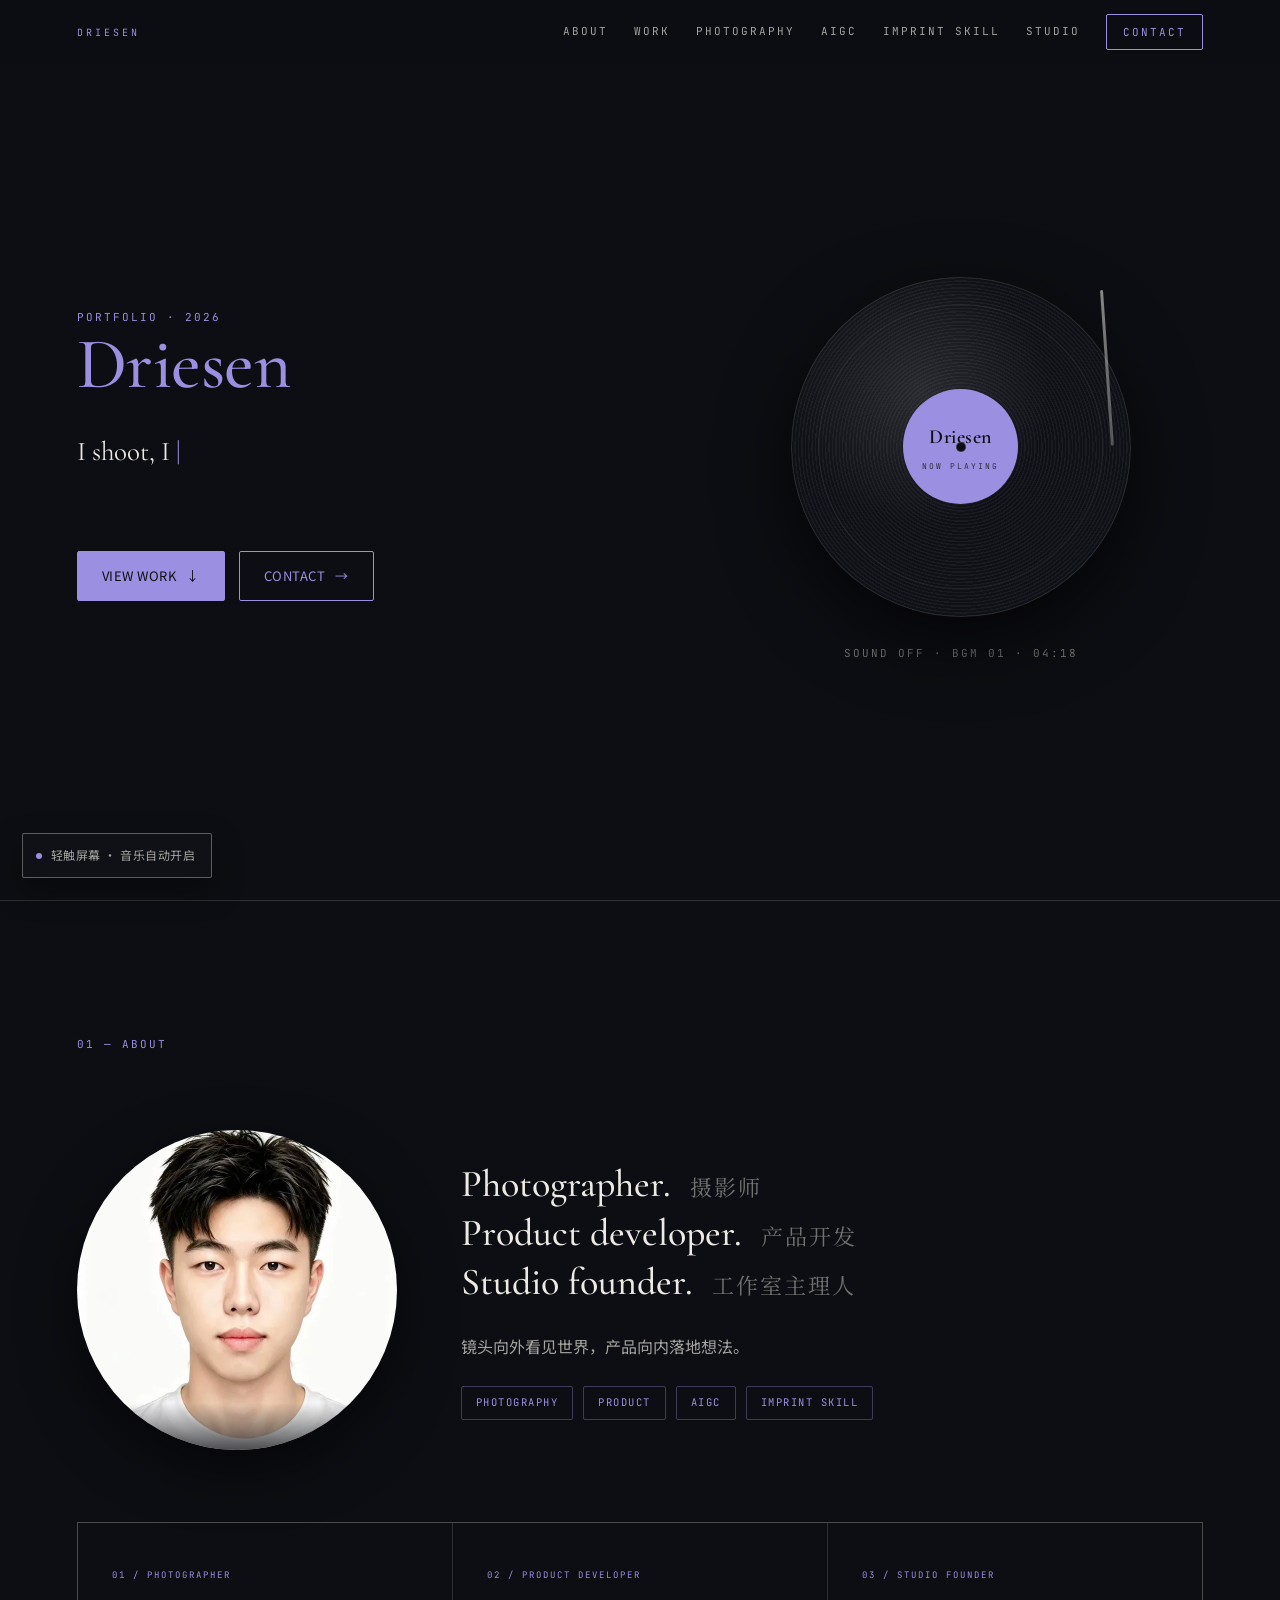
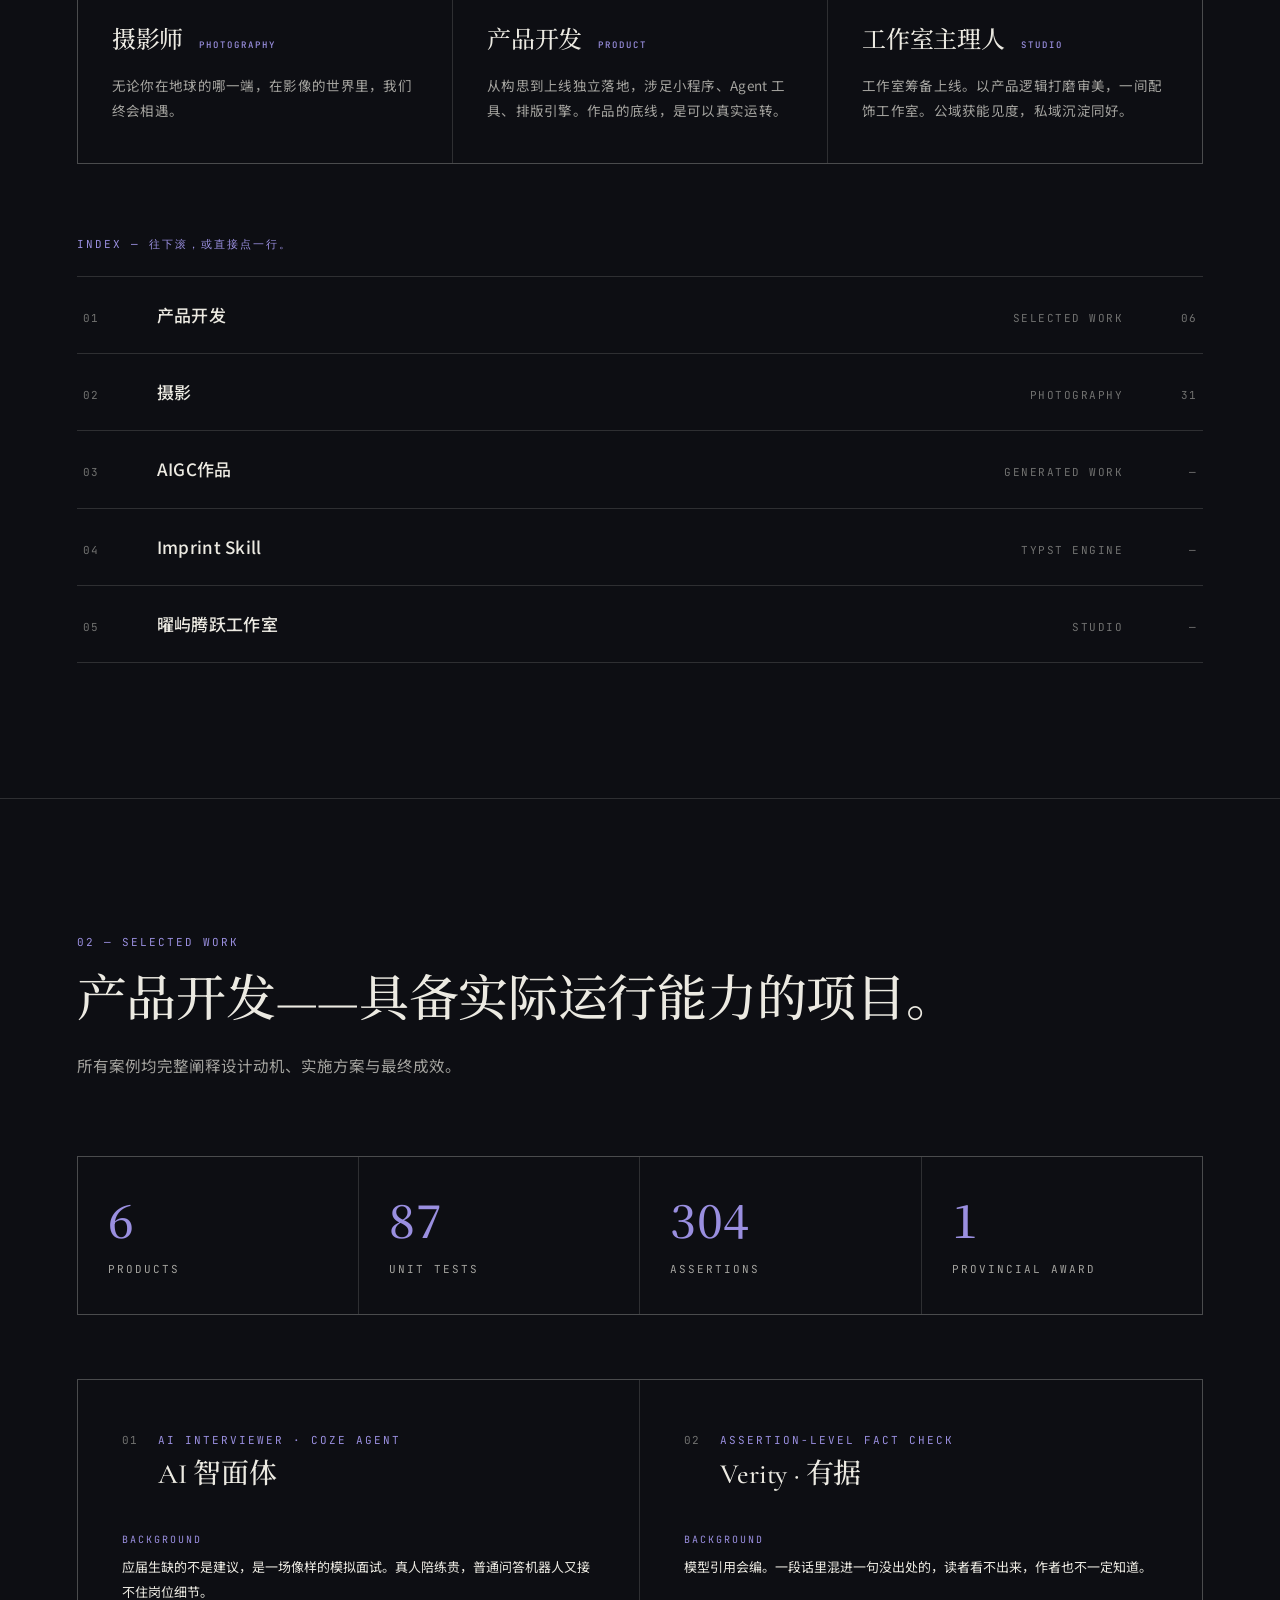
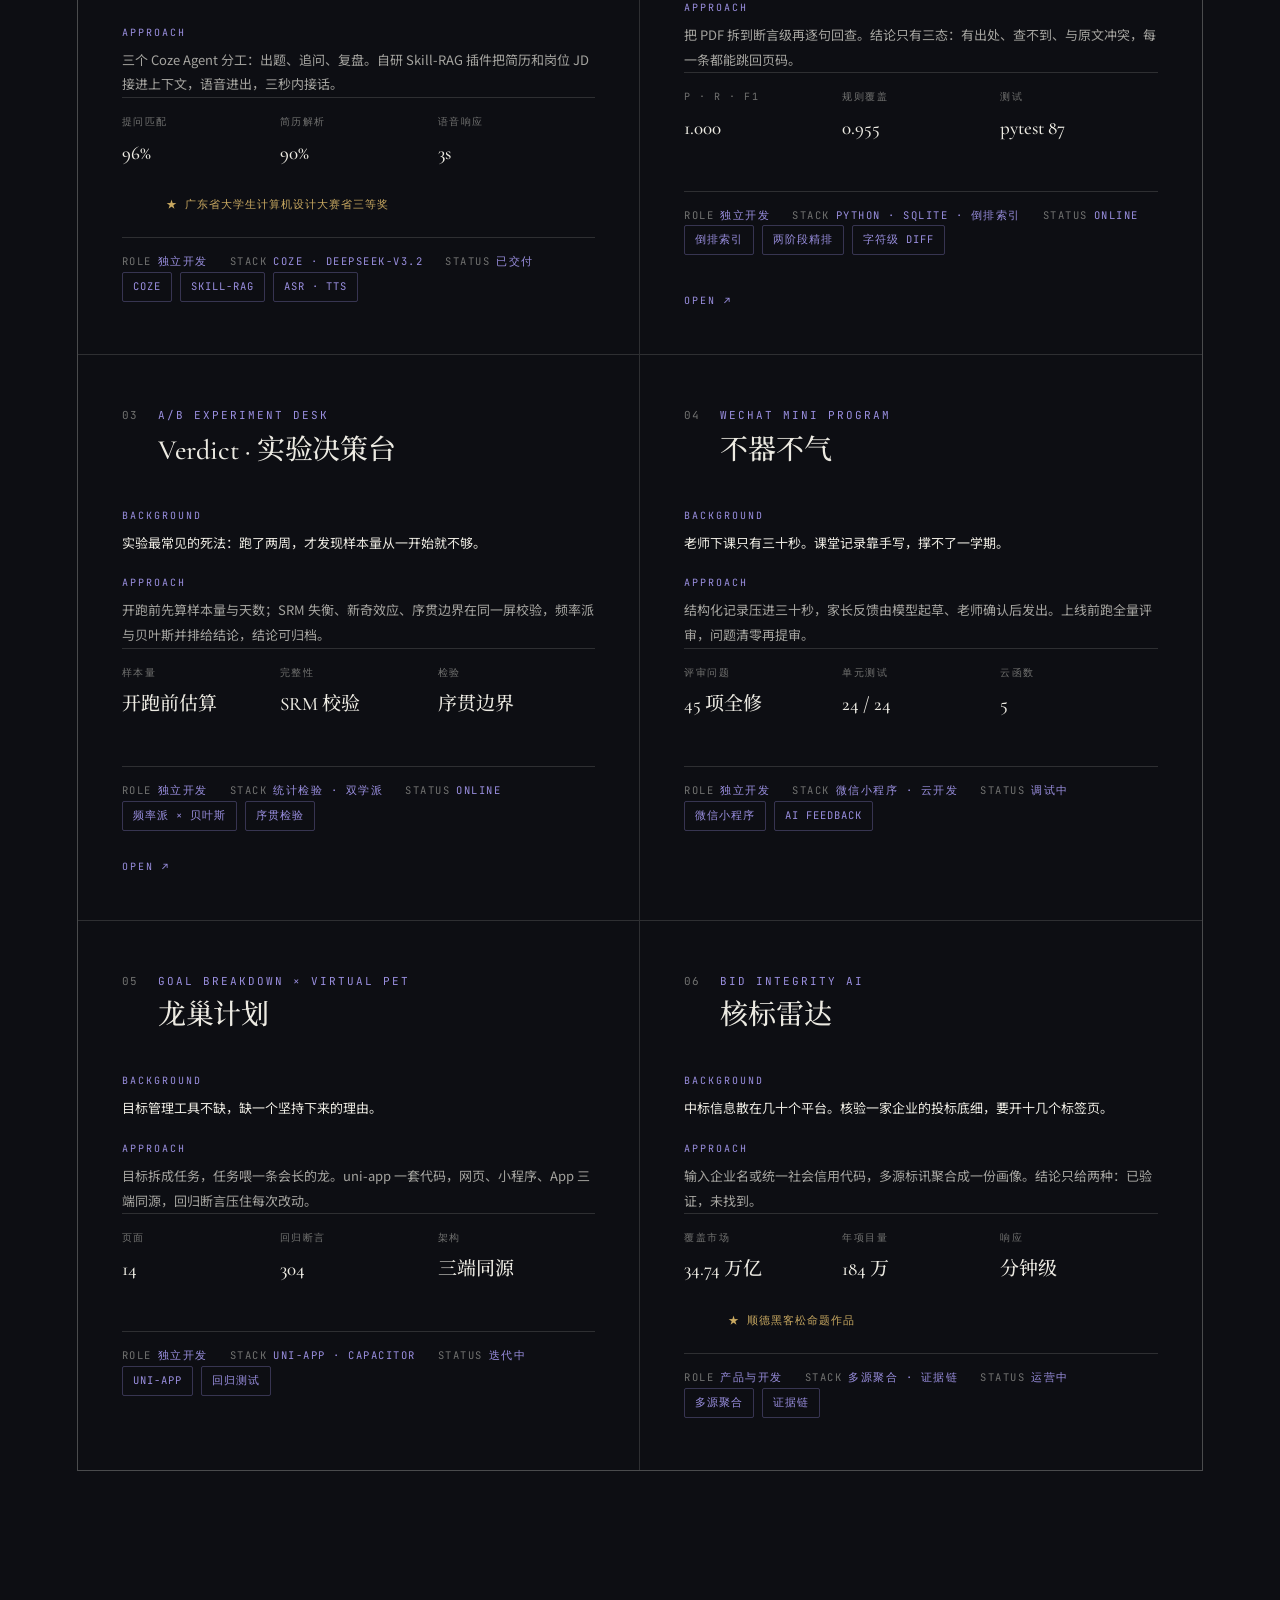
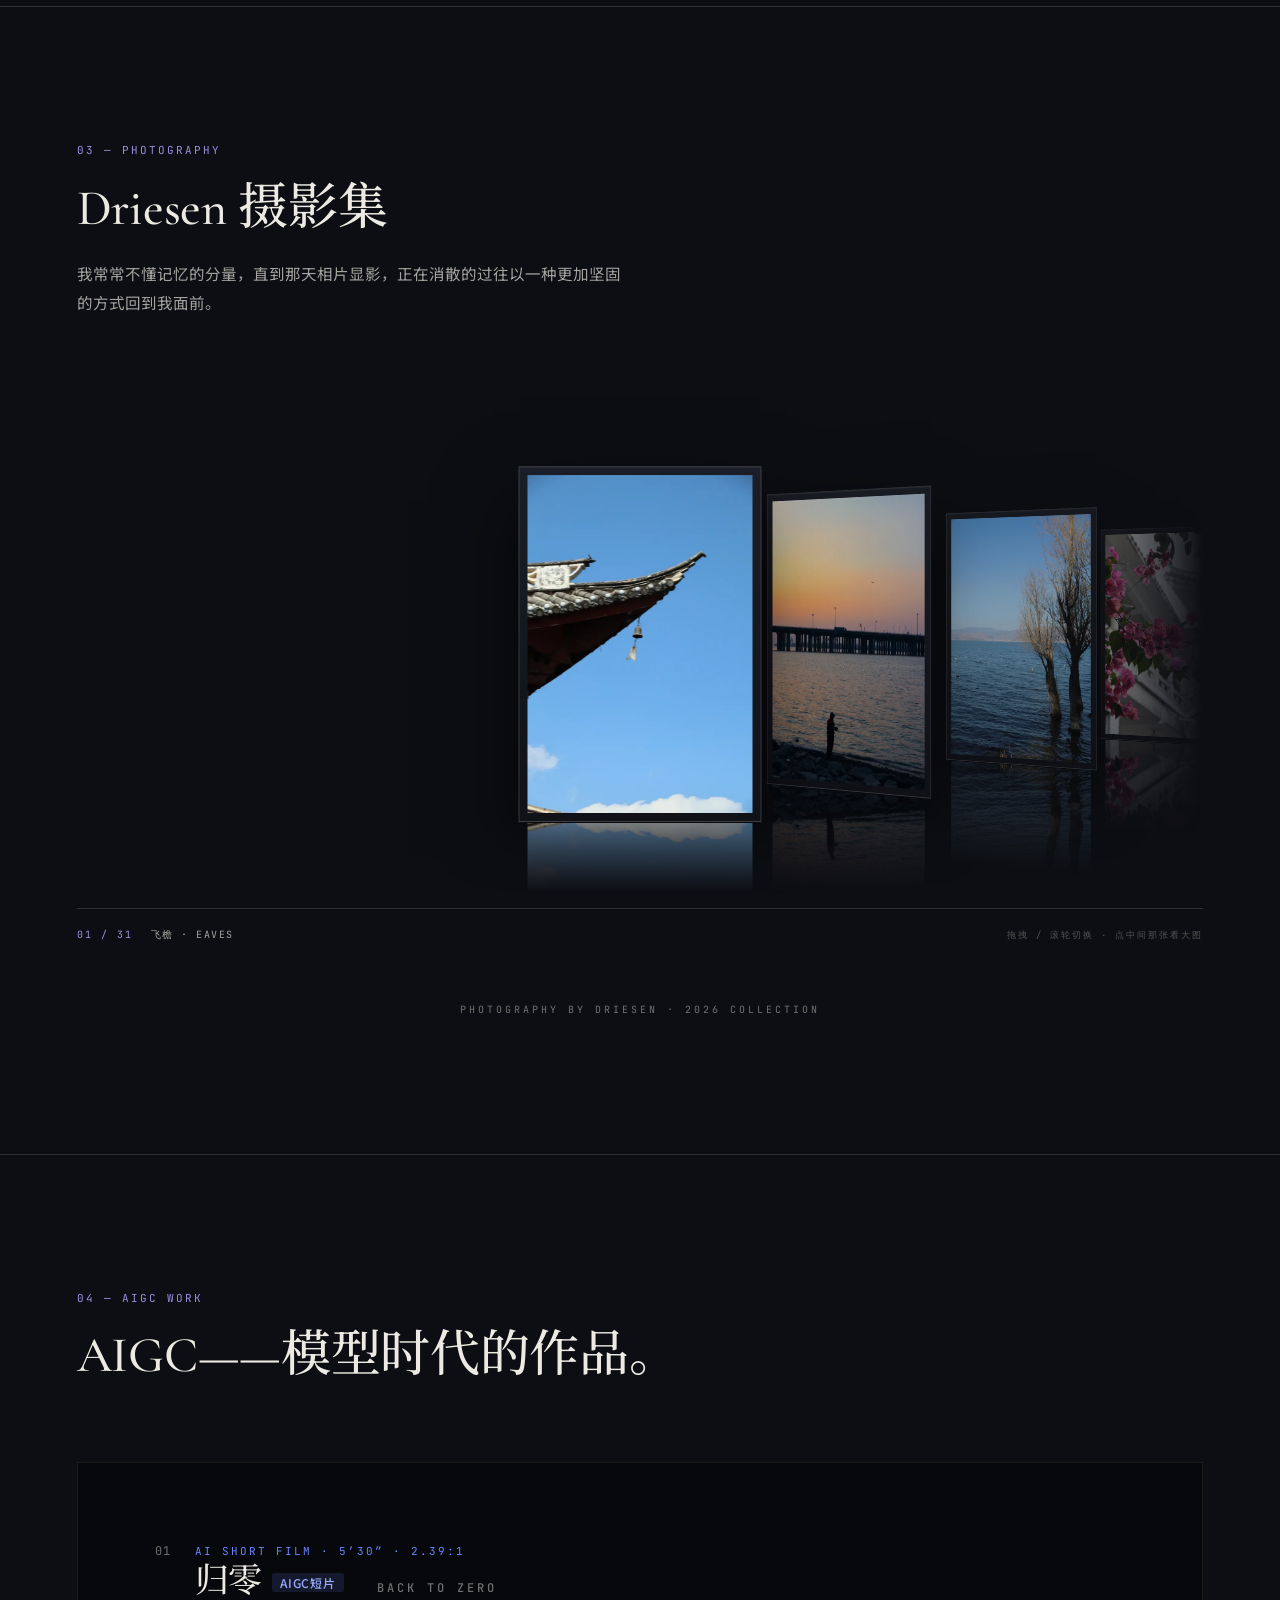
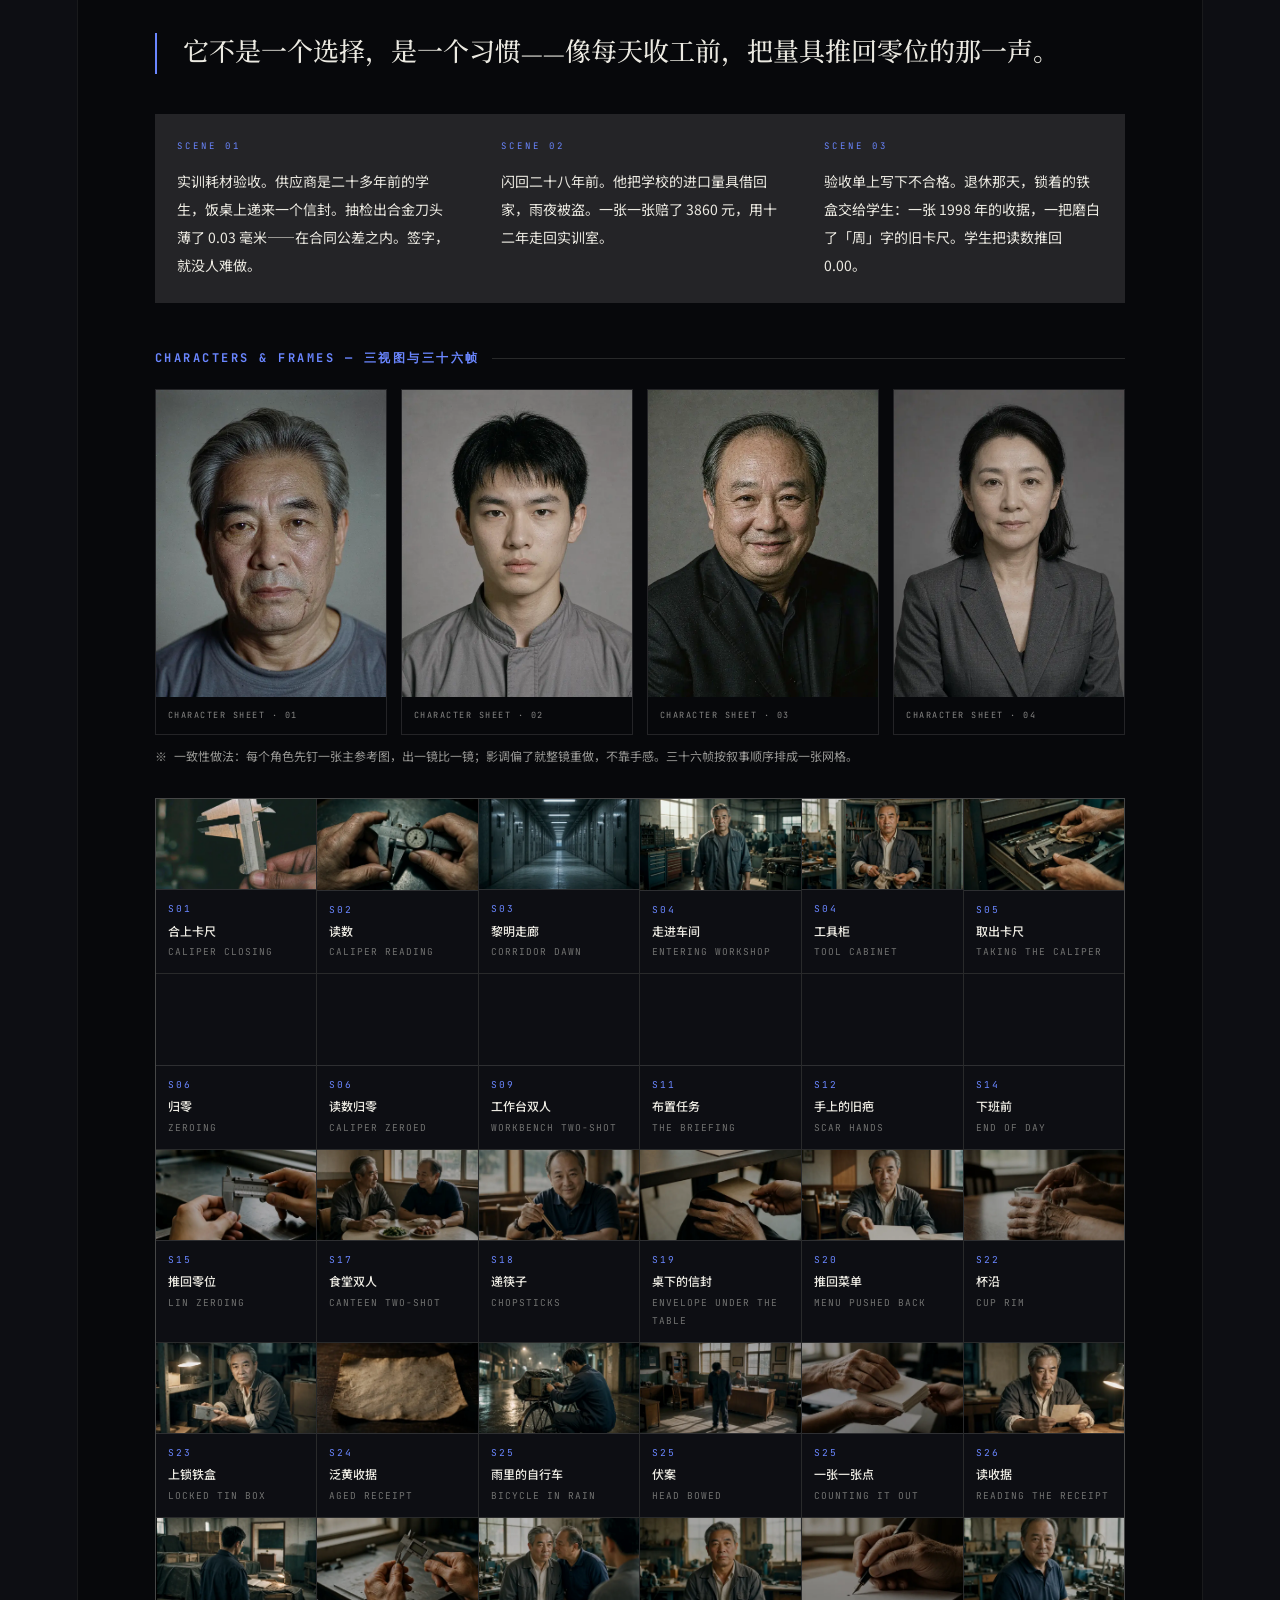
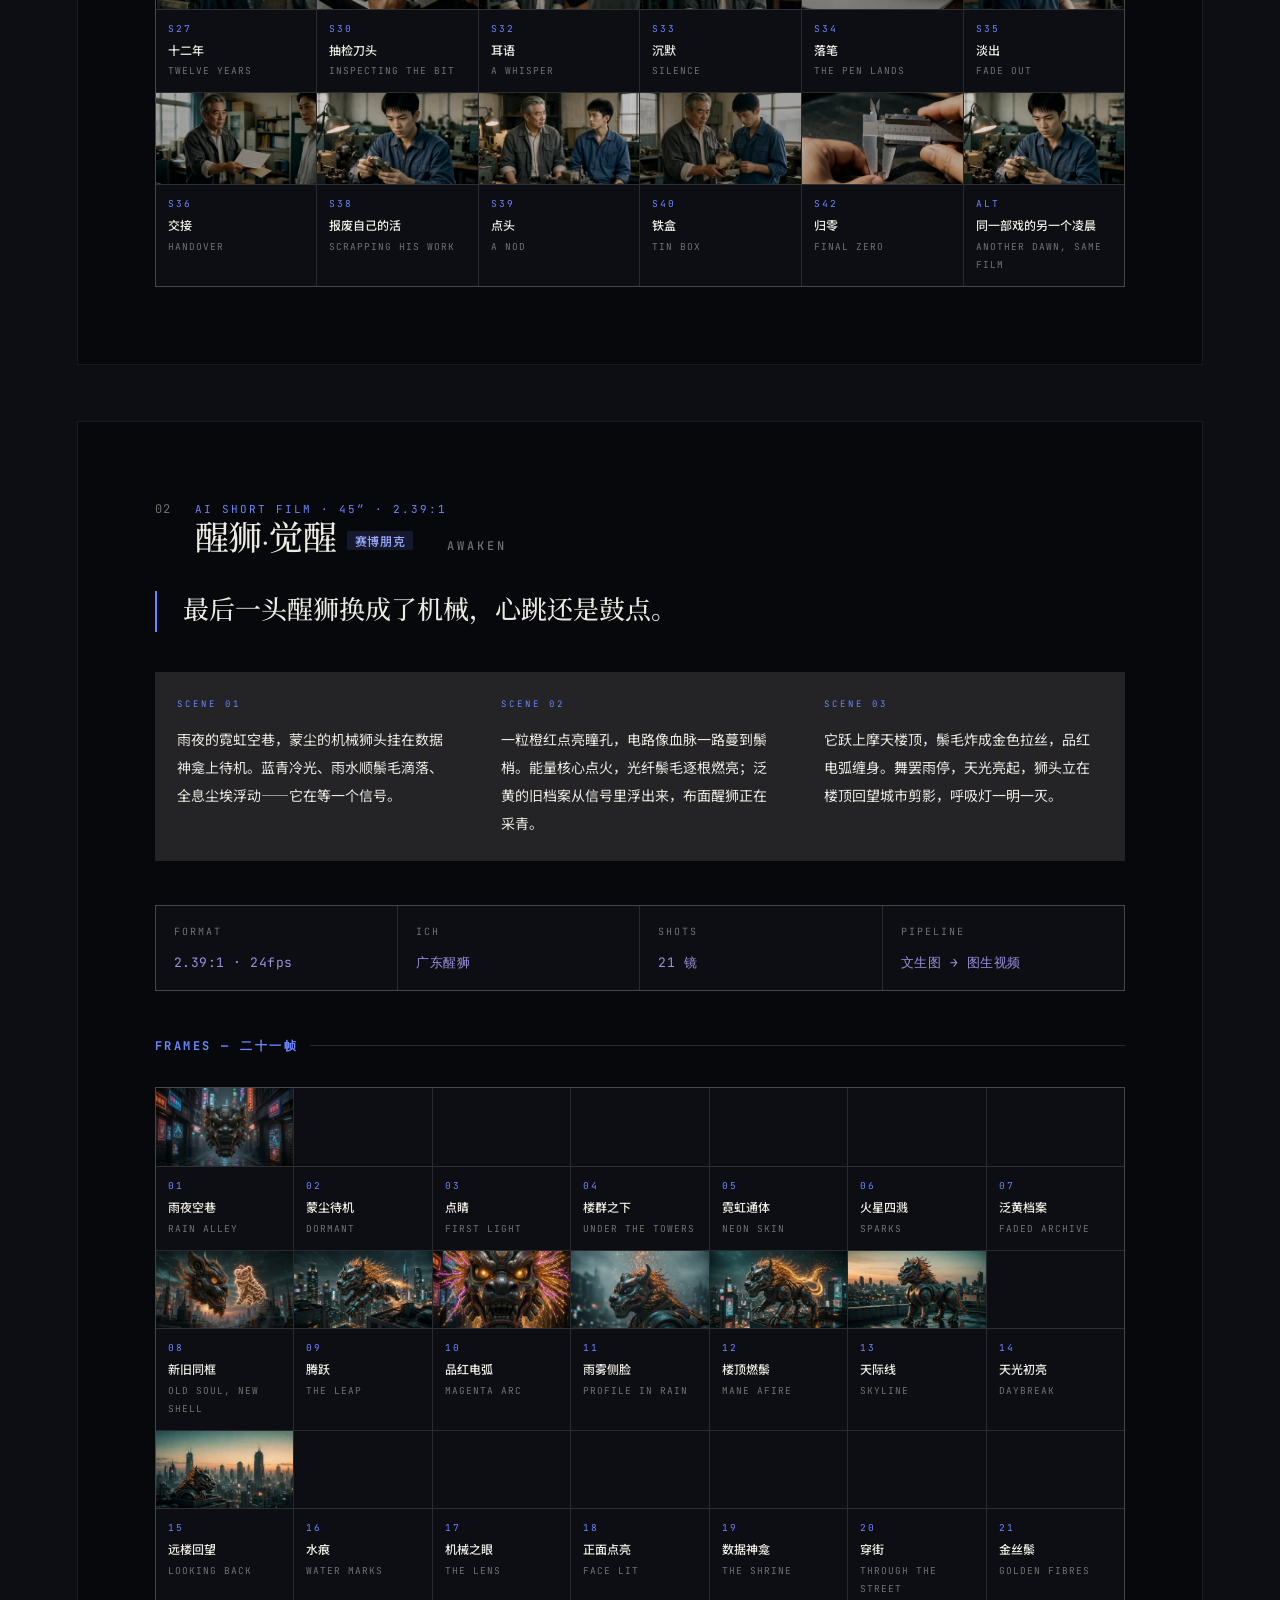
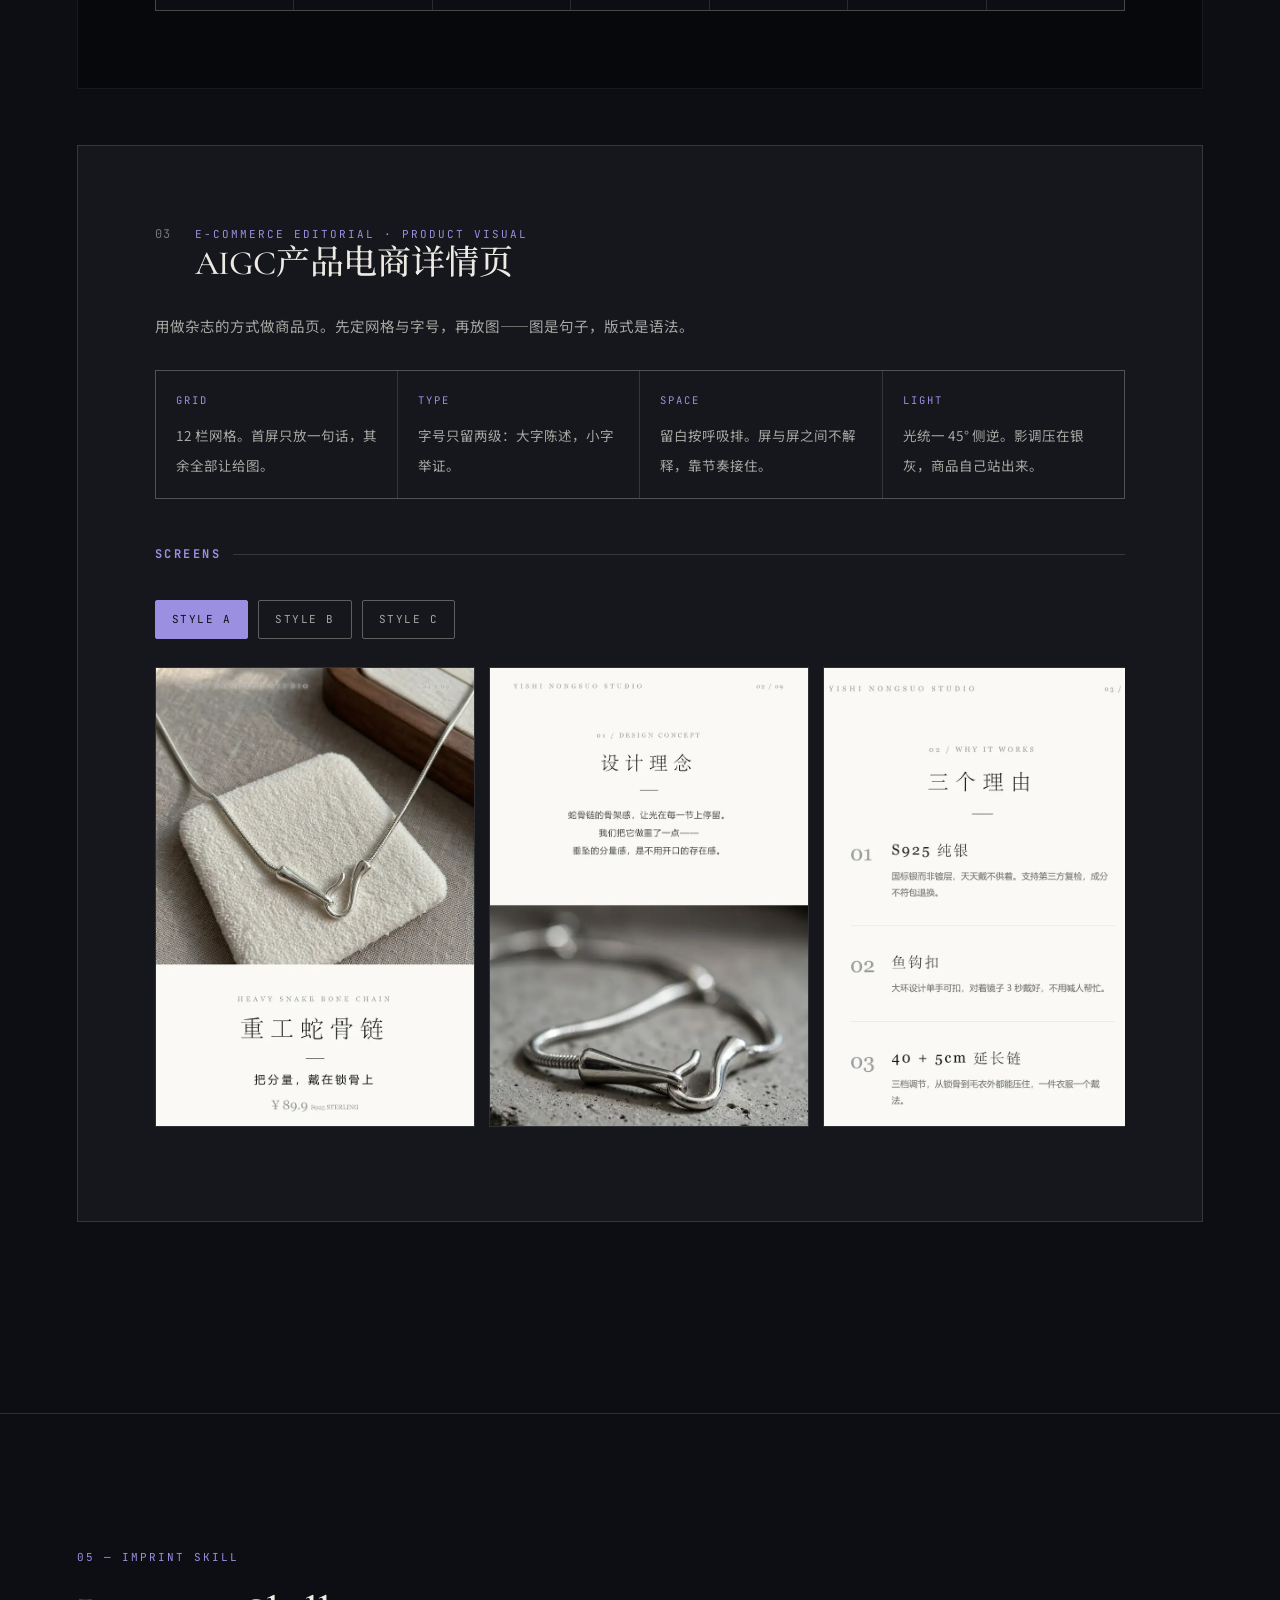
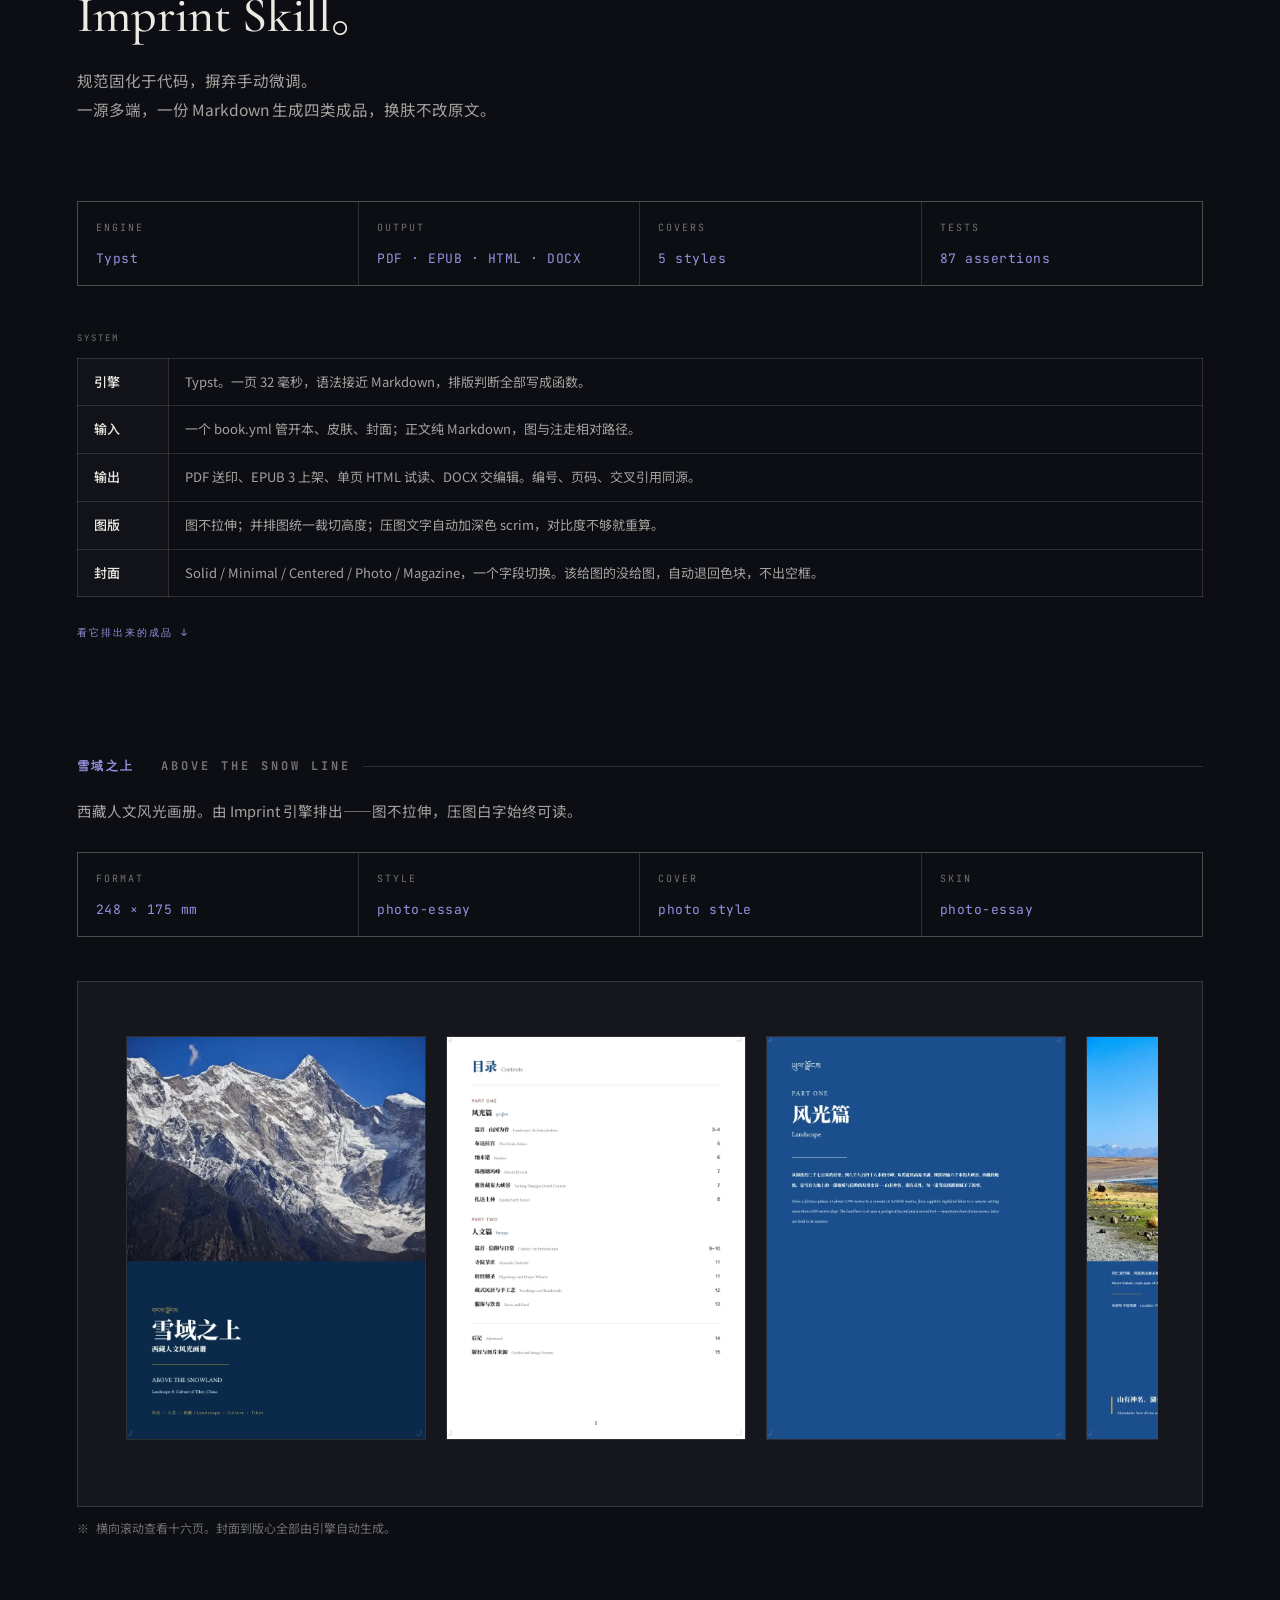
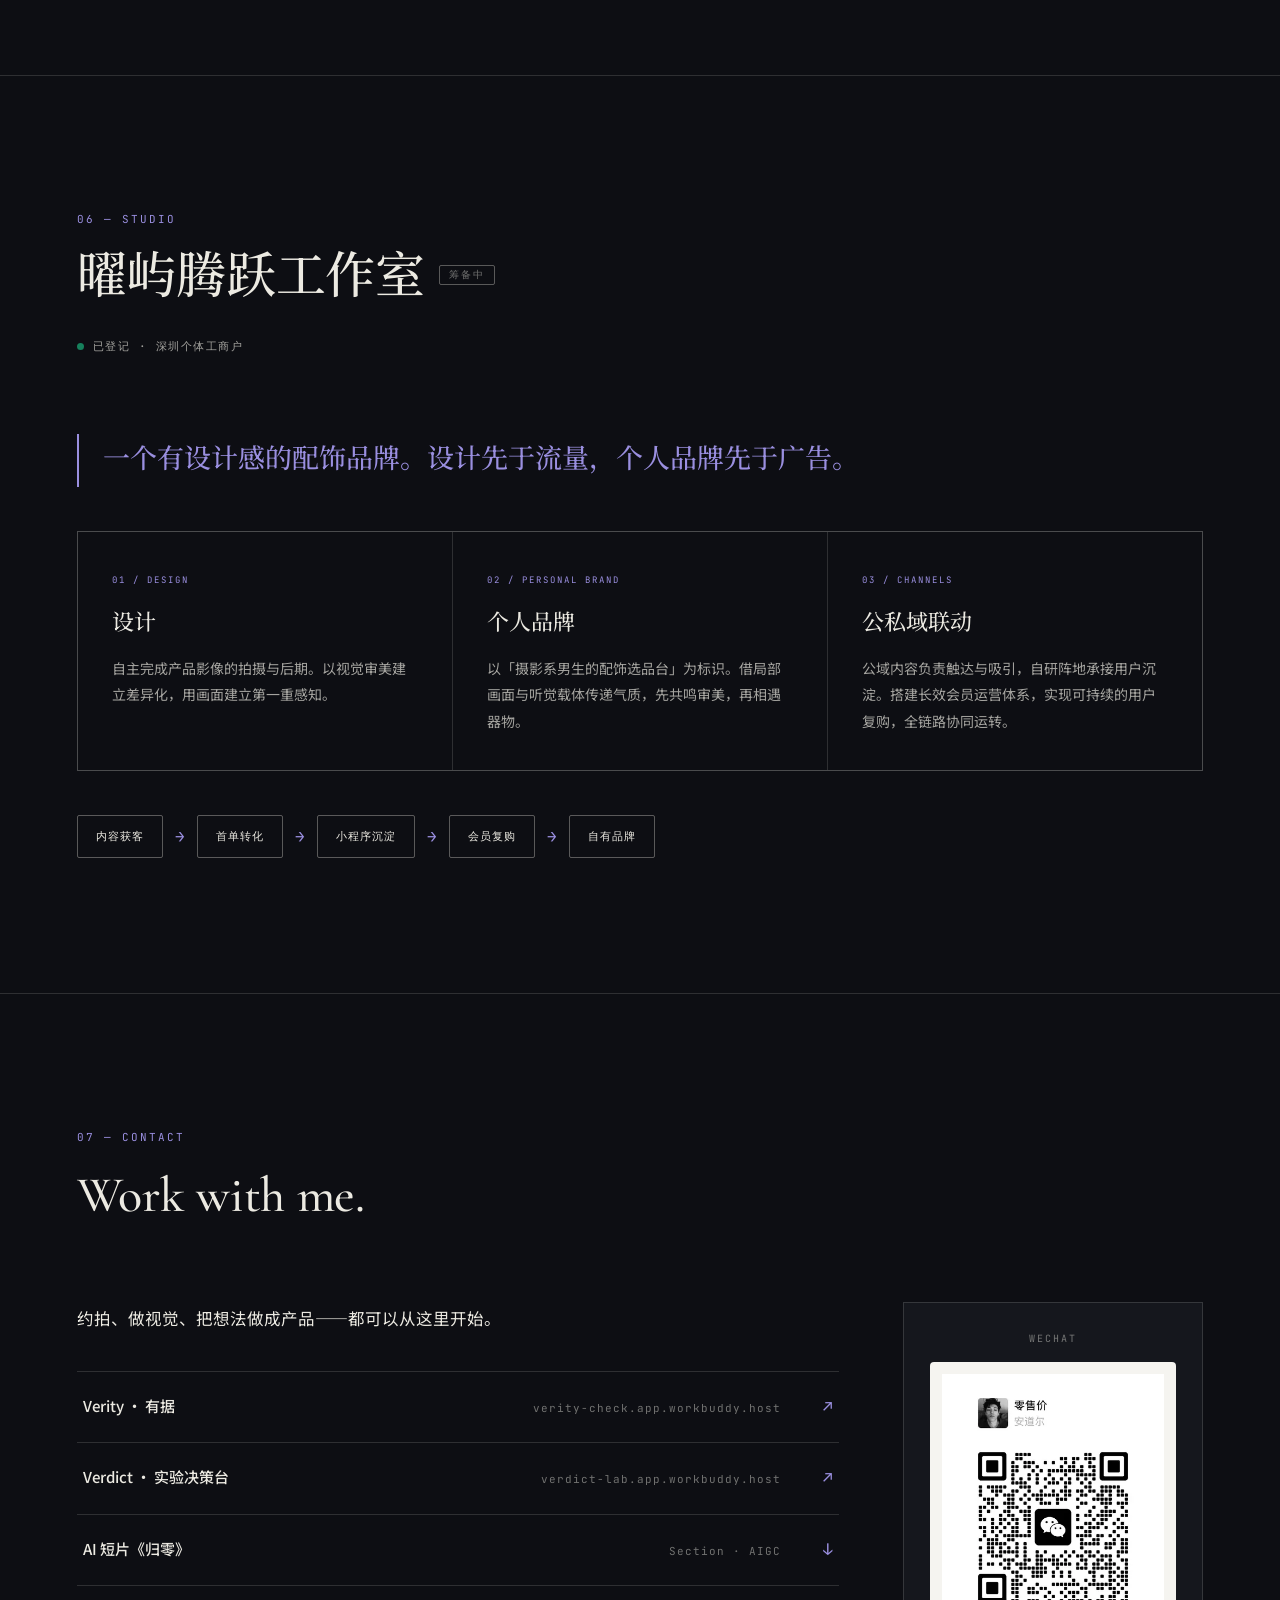
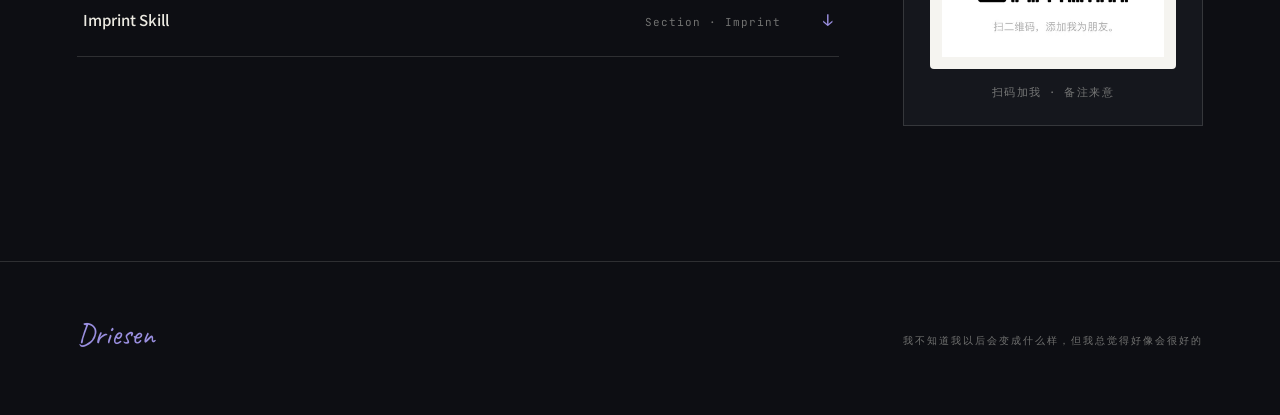
==== index.html @ 200a5579 "b2: 以 v19 原版为基准，唯一改动 = 章节换色（site-color.css/js）；图片沿用压缩版；移除 motion/sizes/cf" ====
<!DOCTYPE html>
<html lang="zh-CN" data-theme="dark" class="gate-lock">
<head>
<meta charset="UTF-8" />
<meta name="viewport" content="width=device-width, initial-scale=1.0" />
<title>Driesen | Photography · Product · AIGC</title>
<meta name="description" content="Driesen — photographer, product developer, studio founder. Photography, product development and image generation." />
<meta property="og:title" content="Driesen | Photography · Product · AIGC" />
<meta property="og:description" content="Shoot, build, generate." />
<meta property="og:type" content="website" />
<meta name="twitter:card" content="summary_large_image" />
<meta name="theme-color" content="#f5f5f5" />

<link rel="preconnect" href="https://fonts.googleapis.com" />
<link rel="preconnect" href="https://fonts.gstatic.com" crossorigin />
<link href="https://fonts.googleapis.com/css2?family=Cormorant+Garamond:ital,wght@0,300;0,400;0,500;0,600;1,400&family=Caveat:wght@400;500&family=JetBrains+Mono:wght@300;400;500&family=Noto+Sans+SC:wght@300;400;500&family=Noto+Serif+SC:wght@400;500;600&display=swap" rel="stylesheet" />
<link rel="icon" href="data:image/svg+xml,%3Csvg xmlns='http://www.w3.org/2000/svg' viewBox='0 0 32 32'%3E%3Crect width='32' height='32' fill='%230e0f13'/%3E%3Ctext x='16' y='22' font-family='Georgia,serif' font-size='18' fill='%236a86ff' text-anchor='middle'%3ED%3C/text%3E%3C/svg%3E" />
<link rel="stylesheet" href="assets/css/site.css?v=20261026f" />
<!-- 唯一改动：章节换色（删掉这一行 + 下面那行 script 即完全回到原样） -->
<link rel="stylesheet" href="assets/css/site-color.css?v=20261027b" />
<noscript><style>
  html.gate-lock { overflow: auto !important; }
  .gate { display: none !important; }
  .boot { animation: none !important; opacity: 1 !important; transform: none !important; }
</style></noscript>
</head>

<body>
<!-- ============ 进入画面 ============ -->
<div class="gate" id="gate">
  <div class="gate-inner">
    <p class="gate-eyebrow">Portfolio · 2026</p>
    <p class="gate-mark">Driesen</p>
    <p class="gate-sub">摄影 <i>·</i> 产品开发 <i>·</i> 图像生成</p>
  </div>

  <button class="gate-enter" id="gateEnter" type="button">
    <span class="ge-ring"><span class="ge-play"></span></span>
    <span class="ge-label">进入<em>Enter</em></span>
  </button>
</div>

<a class="skip" href="#hero">跳到主要内容</a>

<!-- 滚动进度 -->
<div class="progress" aria-hidden="true"><i id="progressBar"></i></div>

<!-- ============ NAV ============ -->
<header class="nav" id="nav">
  <div class="nav-inner">
    <a class="brand" href="#hero">
      <span class="brand-en">DRIESEN</span>
    </a>

    <button class="nav-toggle" id="navToggle" aria-expanded="false" aria-controls="navMenu" aria-label="打开导航菜单">
      <span></span><span></span><span></span>
    </button>

    <nav class="nav-menu" id="navMenu" aria-label="主导航">
      <a href="#about" data-nav>ABOUT</a>
      <a href="#selected-work" data-nav>WORK</a>
      <a href="#photography" data-nav>PHOTOGRAPHY</a>
      <a href="#aigc" data-nav>AIGC</a>
      <a href="#imprint" data-nav>IMPRINT SKILL</a>
      <a href="#studio" data-nav>STUDIO</a>
      <a class="nav-cta" href="#contact" data-nav>CONTACT</a>
    </nav>
  </div>
</header>

<main id="main">

<!-- ============ HERO ============ -->
<section class="hero" id="hero">
  <div class="container hero-inner">
    <div class="hero-copy">
      <p class="eyebrow boot" style="--b:0s">PORTFOLIO · 2026</p>
      <h1 class="display boot" style="--b:.08s">Driesen</h1>
      <p class="hero-line boot" style="--b:.18s">
        <span id="typed"></span><span class="caret" id="caret">|</span>
      </p>
      <div class="hero-actions boot" style="--b:.28s">
        <a class="btn btn-primary" href="#selected-work">VIEW WORK <span>↓</span></a>
        <a class="btn" href="#contact">CONTACT <span>→</span></a>
      </div>
    </div>

    <div class="hero-visual boot" style="--b:.2s">
      <button class="vinyl" id="vinyl" aria-label="播放 / 暂停背景音乐" aria-pressed="false">
        <span class="vinyl-disc">
          <span class="vinyl-grooves"></span>
          <span class="vinyl-label">
            <span class="vl-cn">Driesen</span>
            <span class="vl-en">NOW PLAYING</span>
          </span>
          <span class="vinyl-hole"></span>
        </span>
        <span class="vinyl-arm"></span>
      </button>
      <p class="vinyl-meta"><span id="vinylState">PLAYING</span> · BGM 01 · 04:18</p>
      <video id="bgm" class="bgm-media" src="assets/audio/bgm.mp3" preload="auto" loop muted autoplay playsinline webkit-playsinline disablepictureinpicture></video>
    </div>
  </div>
</section>

<!-- ============ 01 ABOUT ============ -->
<section class="section" id="about">
  <div class="container">
    <div class="sec-head">
      <p class="eyebrow reveal">01 — ABOUT</p>
    </div>

    <!-- 自我介绍：照片 + 自述 -->
    <div class="portrait-grid">
      <figure class="portrait-card reveal" style="--d:.08s">
        <span class="p-ring"></span>
        <img src="assets/img/portrait.webp" alt="Driesen 肖像" width="640" height="640" />
        <figcaption class="portrait-cap"><span>DRIESEN</span></figcaption>
      </figure>
      <div class="about-copy">
        <p class="about-line reveal" style="--d:.14s">Photographer. <span class="al-cn">摄影师</span><br>Product developer. <span class="al-cn">产品开发</span><br>Studio founder. <span class="al-cn">工作室主理人</span></p>
        <p class="reveal" style="--d:.2s">镜头向外看见世界，产品向内落地想法。</p>
        <ul class="about-tags reveal" style="--d:.26s">
          <li>Photography</li><li>Product</li><li>AIGC</li><li>Imprint Skill</li>
        </ul>
      </div>
    </div>

    <div class="trio">
      <article class="tile reveal" style="--d:.1s">
        <span class="idx">01 / PHOTOGRAPHER</span>
        <h3 class="tile-title">摄影师 <em>Photography</em></h3>
        <p class="tile-body">无论你在地球的哪一端，在影像的世界里，我们终会相遇。</p>
      </article>
      <article class="tile reveal" style="--d:.18s">
        <span class="idx">02 / PRODUCT DEVELOPER</span>
        <h3 class="tile-title">产品开发 <em>Product</em></h3>
        <p class="tile-body">从构思到上线独立落地，涉足小程序、Agent 工具、排版引擎。作品的底线，是可以真实运转。</p>
      </article>
      <article class="tile reveal" style="--d:.26s">
        <span class="idx">03 / STUDIO FOUNDER</span>
        <h3 class="tile-title">工作室主理人 <em>Studio</em></h3>
        <p class="tile-body">工作室筹备上线。以产品逻辑打磨审美，一间配饰工作室。公域获能见度，私域沉淀同好。</p>
      </article>
    </div>

    <div class="index-block">
      <p class="eyebrow reveal">INDEX — 往下滚，或直接点一行。</p>
      <ul class="index-list">
        <li class="reveal" style="--d:.06s"><a href="#selected-work"><span class="i-num">01</span><span class="i-cn">产品开发</span><span class="i-en">Selected Work</span><span class="i-count">06</span></a></li>
        <li class="reveal" style="--d:.1s"><a href="#photography"><span class="i-num">02</span><span class="i-cn">摄影</span><span class="i-en">Photography</span><span class="i-count">31</span></a></li>
        <li class="reveal" style="--d:.14s"><a href="#aigc"><span class="i-num">03</span><span class="i-cn">AIGC作品</span><span class="i-en">Generated Work</span><span class="i-count">—</span></a></li>
        <li class="reveal" style="--d:.18s"><a href="#imprint"><span class="i-num">04</span><span class="i-cn">Imprint Skill</span><span class="i-en">Typst Engine</span><span class="i-count">—</span></a></li>
        <li class="reveal" style="--d:.22s"><a href="#studio"><span class="i-num">05</span><span class="i-cn">曜屿腾跃工作室</span><span class="i-en">Studio</span><span class="i-count">—</span></a></li>
      </ul>
    </div>
  </div>
</section>

<!-- ============ 02 SELECTED WORK ============ -->
<section class="section" id="selected-work">
  <div class="container">
    <div class="sec-head">
      <p class="eyebrow reveal">02 — SELECTED WORK</p>
      <h2 class="h2 reveal" style="--d:.06s">产品开发——具备实际运行能力的项目。</h2>
      <p class="sec-desc reveal" style="--d:.1s">所有案例均完整阐释设计动机、实施方案与最终成效。</p>
    </div>

    <div class="stats">
      <div class="stat reveal" style="--d:.06s"><b data-count="6">6</b><span>Products</span></div>
      <div class="stat reveal" style="--d:.12s"><b data-count="87">87</b><span>Unit Tests</span></div>
      <div class="stat reveal" style="--d:.18s"><b data-count="304">304</b><span>Assertions</span></div>
      <div class="stat reveal" style="--d:.24s"><b data-count="1">1</b><span>Provincial Award</span></div>
    </div>

    <div class="work-grid" id="workGrid"></div>
  </div>
</section>

<!-- ============ 03 PHOTOGRAPHY ============ -->
<section class="section" id="photography">
  <div class="container">
    <div class="sec-head">
      <p class="eyebrow reveal">03 — PHOTOGRAPHY</p>
      <h2 class="h2 reveal" style="--d:.06s">Driesen 摄影集</h2>
      <p class="sec-desc reveal" style="--d:.1s">我常常不懂记忆的分量，直到那天相片显影，正在消散的过往以一种更加坚固的方式回到我面前。</p>
    </div>

    <div class="cf reveal" id="coverflow" aria-label="Driesen 摄影集 — 唱片架式相册，可拖拽切换">
      <div class="cf-stage" id="cfStage" tabindex="0" role="group" aria-label="左右拖拽切换照片"></div>
      <div class="cf-bar">
        <span class="cf-count" id="cfCount">01 / 31</span>
        <span class="cf-name" id="cfName">飞檐 · Eaves</span>
        <span class="cf-hint">拖拽 / 滚轮切换 · 点中间那张看大图</span>
      </div>
    </div>
    <p class="credit reveal">PHOTOGRAPHY BY DRIESEN · 2026 COLLECTION</p>
  </div>
</section>

<!-- ============ 04 AIGC ============ -->
<section class="section" id="aigc">
  <div class="container">
    <div class="sec-head">
      <p class="eyebrow reveal">04 — AIGC WORK</p>
      <h2 class="h2 reveal" style="--d:.06s">AIGC——模型时代的作品。</h2>
    </div>

    <!-- 归零：电影感 -->
    <article class="case case-film reveal">
      <header class="case-head">
        <span class="idx">01</span>
        <div>
          <p class="eyebrow">AI Short Film · 5′30″ · 2.39:1</p>
          <h3 class="work-title">归零<span class="title-tag">AIGC短片</span> <em class="film-en">Back to Zero</em></h3>
        </div>
      </header>

      <blockquote class="film-quote reveal">它不是一个选择，是一个习惯——像每天收工前，把量具推回零位的那一声。</blockquote>

      <div class="scenes">
        <section class="scene reveal">
          <p class="scene-no">SCENE 01</p>
          <p class="scene-txt">实训耗材验收。供应商是二十多年前的学生，饭桌上递来一个信封。抽检出合金刀头薄了 0.03 毫米——在合同公差之内。签字，就没人难做。</p>
        </section>
        <section class="scene reveal">
          <p class="scene-no">SCENE 02</p>
          <p class="scene-txt">闪回二十八年前。他把学校的进口量具借回家，雨夜被盗。一张一张赔了 3860 元，用十二年走回实训室。</p>
        </section>
        <section class="scene reveal">
          <p class="scene-no">SCENE 03</p>
          <p class="scene-txt">验收单上写下不合格。退休那天，锁着的铁盒交给学生：一张 1998 年的收据，一把磨白了「周」字的旧卡尺。学生把读数推回 0.00。</p>
        </section>
      </div>

      <h4 class="sub-head">Characters &amp; Frames — 三视图与三十六帧</h4>
      <div class="charstrip reveal" id="charstrip" aria-label="角色设定图，前四位"></div>

      <p class="work-desc note">一致性做法：每个角色先钉一张主参考图，出一镜比一镜；影调偏了就整镜重做，不靠手感。三十六帧按叙事顺序排成一张网格。</p>

      <div class="film-grid reveal" id="filmGrid" aria-label="三十六帧序列，按叙事顺序排列"></div>
    </article>

    <!-- 醒狮觉醒：赛博朋克 × 广东醒狮 -->
    <article class="case case-film case-awaken reveal">
      <header class="case-head">
        <span class="idx">02</span>
        <div>
          <p class="eyebrow">AI Short Film · 45″ · 2.39:1</p>
          <h3 class="work-title">醒狮·觉醒<span class="title-tag">赛博朋克</span> <em class="film-en">Awaken</em></h3>
        </div>
      </header>

      <blockquote class="film-quote reveal">最后一头醒狮换成了机械，心跳还是鼓点。</blockquote>

      <div class="scenes">
        <section class="scene reveal">
          <p class="scene-no">SCENE 01</p>
          <p class="scene-txt">雨夜的霓虹空巷，蒙尘的机械狮头挂在数据神龛上待机。蓝青冷光、雨水顺鬃毛滴落、全息尘埃浮动——它在等一个信号。</p>
        </section>
        <section class="scene reveal">
          <p class="scene-no">SCENE 02</p>
          <p class="scene-txt">一粒橙红点亮瞳孔，电路像血脉一路蔓到鬃梢。能量核心点火，光纤鬃毛逐根燃亮；泛黄的旧档案从信号里浮出来，布面醒狮正在采青。</p>
        </section>
        <section class="scene reveal">
          <p class="scene-no">SCENE 03</p>
          <p class="scene-txt">它跃上摩天楼顶，鬃毛炸成金色拉丝，品红电弧缠身。舞罢雨停，天光亮起，狮头立在楼顶回望城市剪影，呼吸灯一明一灭。</p>
        </section>
      </div>

      <ul class="meta-strip reveal">
        <li><span class="mk">FORMAT</span><span class="mv">2.39:1 · 24fps</span></li>
        <li><span class="mk">ICH</span><span class="mv">广东醒狮</span></li>
        <li><span class="mk">SHOTS</span><span class="mv">21 镜</span></li>
        <li><span class="mk">PIPELINE</span><span class="mv">文生图 → 图生视频</span></li>
      </ul>

      <h4 class="sub-head">Frames — 二十一帧</h4>

      <div class="film-grid film-grid--7 reveal" id="awakenGrid" aria-label="《醒狮·觉醒》二十一帧，按叙事顺序排列"></div>
    </article>
    <!-- 详情页：设计思路与视觉语言 -->
    <article class="case reveal">
      <header class="case-head">
        <span class="idx">03</span>
        <div>
          <p class="eyebrow">E-commerce Editorial · Product Visual</p>
          <h3 class="work-title">AIGC产品电商详情页</h3>
        </div>
      </header>

      <p class="work-desc">用做杂志的方式做商品页。先定网格与字号，再放图——图是句子，版式是语法。</p>

      <ul class="notes-grid" id="designNotes"></ul>

      <h4 class="sub-head">Screens</h4>
      <div class="screen-gallery" id="screens"></div>
    </article>

  </div>
</section>

<!-- ============ 05 IMPRINT ============ -->
<section class="section" id="imprint">
  <div class="container">
    <div class="sec-head">
      <p class="eyebrow reveal">05 — IMPRINT SKILL</p>
      <h2 class="h2 reveal" style="--d:.06s">Imprint Skill。</h2>
      <p class="sec-desc reveal" style="--d:.1s">规范固化于代码，摒弃手动微调。<br>一源多端，一份 Markdown 生成四类成品，换肤不改原文。</p>
    </div>

    <ul class="meta-strip reveal">
      <li><span class="mk">ENGINE</span><span class="mv">Typst</span></li>
      <li><span class="mk">OUTPUT</span><span class="mv">PDF · EPUB · HTML · DOCX</span></li>
      <li><span class="mk">COVERS</span><span class="mv">5 styles</span></li>
      <li><span class="mk">TESTS</span><span class="mv">87 assertions</span></li>
    </ul>

    <table class="tbl reveal">
      <caption>SYSTEM</caption>
      <tbody>
        <tr><th scope="row">引擎</th><td>Typst。一页 32 毫秒，语法接近 Markdown，排版判断全部写成函数。</td></tr>
        <tr><th scope="row">输入</th><td>一个 book.yml 管开本、皮肤、封面；正文纯 Markdown，图与注走相对路径。</td></tr>
        <tr><th scope="row">输出</th><td>PDF 送印、EPUB 3 上架、单页 HTML 试读、DOCX 交编辑。编号、页码、交叉引用同源。</td></tr>
        <tr><th scope="row">图版</th><td>图不拉伸；并排图统一裁切高度；压图文字自动加深色 scrim，对比度不够就重算。</td></tr>
        <tr><th scope="row">封面</th><td>Solid / Minimal / Centered / Photo / Magazine，一个字段切换。该给图的没给图，自动退回色块，不出空框。</td></tr>
      </tbody>
    </table>

    <a class="link-arrow reveal" href="#skill">看它排出来的成品 <span>↓</span></a>

    <!-- 引擎成品：《雪域之上》画册 -->
    <div class="album-block" id="skill">
      <h3 class="sub-head reveal">雪域之上 <em class="film-en">Above the Snow Line</em></h3>
      <p class="work-desc reveal" style="--d:.06s">西藏人文风光画册。由 Imprint 引擎排出——图不拉伸，压图白字始终可读。</p>

      <ul class="meta-strip reveal">
        <li><span class="mk">FORMAT</span><span class="mv">248 × 175 mm</span></li>
        <li><span class="mk">STYLE</span><span class="mv">photo-essay</span></li>
        <li><span class="mk">COVER</span><span class="mv">photo style</span></li>
        <li><span class="mk">SKIN</span><span class="mv">photo-essay</span></li>
      </ul>

      <div class="album-shelf reveal">
        <div class="album-track" id="albumTrack" tabindex="0" aria-label="《雪域之上》十六页，可横向滚动"></div>
      </div>
      <p class="note reveal">横向滚动查看十六页。封面到版心全部由引擎自动生成。</p>
    </div>
  </div>
</section>

<!-- ============ 06 STUDIO ============ -->
<section class="section" id="studio">
  <div class="container">
    <div class="sec-head">
      <p class="eyebrow reveal">06 — STUDIO</p>
      <h2 class="h2 reveal" style="--d:.06s">曜屿腾跃工作室<span class="h2-note">筹备中</span></h2>
      <p class="status reveal" style="--d:.14s"><span class="dot"></span>已登记 · 深圳个体工商户</p>
    </div>

    <blockquote class="quote reveal">一个有设计感的配饰品牌。设计先于流量，个人品牌先于广告。</blockquote>

    <div class="channels">
      <article class="channel reveal" style="--d:.08s">
        <span class="idx">01 / DESIGN</span>
        <h3>设计</h3>
        <p>自主完成产品影像的拍摄与后期。以视觉审美建立差异化，用画面建立第一重感知。</p>
      </article>
      <article class="channel reveal" style="--d:.16s">
        <span class="idx">02 / PERSONAL BRAND</span>
        <h3>个人品牌</h3>
        <p>以「摄影系男生的配饰选品台」为标识。借局部画面与听觉载体传递气质，先共鸣审美，再相遇器物。</p>
      </article>
      <article class="channel reveal" style="--d:.24s">
        <span class="idx">03 / CHANNELS</span>
        <h3>公私域联动</h3>
        <p>公域内容负责触达与吸引，自研阵地承接用户沉淀。搭建长效会员运营体系，实现可持续的用户复购，全链路协同运转。</p>
      </article>
    </div>

    <div class="path-flow reveal">
      <span class="pf-node">内容获客</span><i>→</i>
      <span class="pf-node">首单转化</span><i>→</i>
      <span class="pf-node">小程序沉淀</span><i>→</i>
      <span class="pf-node">会员复购</span><i>→</i>
      <span class="pf-node">自有品牌</span>
    </div>
  </div>
</section>

<!-- ============ 07 CONTACT ============ -->
<section class="section section-contact" id="contact">
  <div class="container">
    <div class="sec-head">
      <p class="eyebrow reveal">07 — CONTACT</p>
      <h2 class="h2 reveal" style="--d:.06s">Work with me.</h2>
    </div>

    <div class="contact-grid">
      <div class="contact-left">
        <p class="lede reveal">约拍、做视觉、把想法做成产品——都可以从这里开始。</p>
        <ul class="link-list">
          <li class="reveal" style="--d:.14s"><a href="https://verity-check.app.workbuddy.host" target="_blank" rel="noopener"><span>Verity · 有据</span><span class="l-url">verity-check.app.workbuddy.host</span><span class="l-arrow">↗</span></a></li>
          <li class="reveal" style="--d:.18s"><a href="https://verdict-lab.app.workbuddy.host" target="_blank" rel="noopener"><span>Verdict · 实验决策台</span><span class="l-url">verdict-lab.app.workbuddy.host</span><span class="l-arrow">↗</span></a></li>
          <li class="reveal" style="--d:.22s"><a href="#aigc"><span>AI 短片《归零》</span><span class="l-url">Section · AIGC</span><span class="l-arrow">↓</span></a></li>
          <li class="reveal" style="--d:.26s"><a href="#imprint"><span>Imprint Skill</span><span class="l-url">Section · Imprint</span><span class="l-arrow">↓</span></a></li>
        </ul>
      </div>
      <aside class="qr-card reveal" style="--d:.2s">
        <span class="mk">WECHAT</span>
        <div class="qr-frame"><img src="assets/img/wechat-qr.webp" alt="微信二维码" width="408" height="520" /></div>
        <p class="qr-note">扫码加我 · 备注来意</p>
      </aside>
    </div>
  </div>
</section>

</main>

<footer class="footer">
  <div class="container footer-inner">
    <span class="script">Driesen</span>
    <span class="copy">我不知道我以后会变成什么样，但我总觉得好像会很好的</span>
  </div>
</footer>

<!-- ============ LIGHTBOX ============ -->
<div class="lightbox" id="lightbox" role="dialog" aria-modal="true" aria-label="作品大图" hidden>
  <button class="lb-close" id="lbClose" aria-label="关闭">×</button>
  <button class="lb-nav lb-prev" id="lbPrev" aria-label="上一张">‹</button>
  <button class="lb-nav lb-next" id="lbNext" aria-label="下一张">›</button>
  <figure class="lb-figure">
    <img id="lbImg" alt="" decoding="async" src="[data-uri]" />
    <figcaption>
      <span class="lb-cn" id="lbCn"></span>
      <span class="lb-en" id="lbEn"></span>
      <span class="lb-num" id="lbNum"></span>
    </figcaption>
  </figure>
</div>

<script src="assets/js/data.js?v=20261026f"></script>
<script src="assets/js/main.js?v=20261027p"></script>
<script src="assets/js/site-color.js?v=20261027c"></script>
</body>
</html>
---- assets/css/site.css ----
/* ============================================================
   site.css — 完全参照 gracexygu.github.io 的视觉系统
   纸白底 · 克莱因蓝 #002fa7 · Cormorant Garamond · JetBrains Mono
   默认浅色（与参考站一致）；data-theme="dark" 提供暗色版本
   ============================================================ */

/* ---------- 1. 令牌（暗色固定） ---------- */
:root {
  --bg: #0e0f13;
  --panel: #15171d;
  --ink: #eceae2;
  --ink-soft: rgba(236, 234, 226, .68);
  --ink-faint: rgba(236, 234, 226, .45);
  --accent: #6a86ff;
  --accent-ink: #0e0f13;
  --accent-soft: rgba(106, 134, 255, .12);
  --gold: #c9a961;
  --line: rgba(236, 234, 226, .15);
  --line-strong: rgba(236, 234, 226, .34);
  --halo-a: rgba(84, 106, 230, .30);
  --halo-b: rgba(40, 66, 190, .16);
  --shadow: 0 20px 55px rgba(0, 0, 0, .55);
  --shadow-sm: 0 8px 24px rgba(0, 0, 0, .4);

  --font-display: "Cormorant Garamond", "Noto Serif SC", serif;
  --font-cn: "Noto Sans SC", -apple-system, "PingFang SC", "Microsoft YaHei", sans-serif;
  --font-mono: "JetBrains Mono", ui-monospace, monospace;
  --font-script: "Caveat", cursive;
  --font-song: "SongNum", "Songti SC", "STSong", "SimSun", "宋体", "Noto Serif SC", "Source Han Serif SC", serif;

  --ease: cubic-bezier(.16, 1, .3, 1);
  --w: 1160px;
}

/* 数字专用宋体（仅 0-9，2.2KB）—— 给没有 SimSun / Songti 的设备兜底 */
@font-face {
  font-family: "SongNum";
  src: url("../fonts/song-num.woff2") format("woff2");
  font-weight: 500;
  font-style: normal;
  font-display: swap;
  unicode-range: U+0030-0039;
}

/* ---------- 2. 基础 ---------- */
*, *::before, *::after { box-sizing: border-box; margin: 0; padding: 0; }

html { scroll-behavior: smooth; -webkit-text-size-adjust: 100%; overflow-x: hidden; }

body {
  font-family: var(--font-cn);
  font-weight: 400;
  font-size: 16px;
  line-height: 1.9;
  color: var(--ink);
  background: var(--bg);
  transition: background .4s var(--ease), color .4s var(--ease);
  overflow-x: hidden;
}

img { display: block; max-width: 100%; }
a { color: inherit; text-decoration: none; }
button { font: inherit; color: inherit; background: none; border: 0; cursor: pointer; }
ul, ol { list-style: none; }
em { font-style: normal; }

::selection { background: var(--accent); color: var(--accent-ink); }

.container { width: min(var(--w), 88vw); margin-inline: auto; }

.skip {
  position: fixed; top: -60px; left: 16px; z-index: 200;
  padding: 10px 18px;
  background: var(--accent); color: var(--accent-ink);
  font-family: var(--font-mono); font-size: 11px; letter-spacing: 1px;
  border-radius: 2px; transition: top .3s;
}
.skip:focus { top: 16px; }

/* ---------- 2b. 进入画面 ----------
   手机端浏览器规定「没有一次真实触摸就不许出声」，桌面上又靠媒体许可
   时有时无。把这一次触摸变成一次正经的入场：点击进入 → 音乐从 0:00
   起播，同时首屏动画才真正开始跑。 */
html.gate-lock,
html.gate-lock body { overflow: hidden; }

/* 进入前把首屏动画冻在起点，避免揭幕时动画已经放完 */
html.gate-lock .boot { animation-play-state: paused; }

.gate {
  position: fixed;
  inset: 0;
  z-index: 400;
  display: flex;
  flex-direction: column;
  align-items: center;
  justify-content: center;
  gap: clamp(26px, 5.5vh, 52px);
  padding: 0 24px calc(56px + env(safe-area-inset-bottom, 0px));
  background:
    radial-gradient(120% 78% at 50% 6%, rgba(84, 106, 230, .17), transparent 62%),
    var(--bg);
  text-align: center;
  transition: opacity .75s var(--ease), visibility .75s;
}
.gate.is-out { opacity: 0; visibility: hidden; pointer-events: none; }

.gate-eyebrow,
.gate-mark,
.gate-sub,
.gate-enter {
  opacity: 0;
  animation: gateIn 1s var(--ease) forwards;
}
.gate-eyebrow { animation-delay: .1s; }
.gate-mark    { animation-delay: .24s; }
.gate-sub     { animation-delay: .42s; }
.gate-enter   { animation-delay: .58s; }
@keyframes gateIn {
  from { opacity: 0; transform: translateY(15px); }
  to   { opacity: 1; transform: none; }
}

.gate-inner {
  display: flex;
  flex-direction: column;
  align-items: center;
  gap: clamp(14px, 2.4vh, 22px);
}
.gate-eyebrow {
  font-family: var(--font-mono);
  font-size: clamp(10px, .78vw, 11.5px);
  letter-spacing: .34em;
  text-transform: uppercase;
  color: var(--ink-faint);
}
.gate-mark {
  font-family: var(--font-display);
  font-weight: 300;
  font-size: clamp(56px, 11vw, 146px);
  line-height: .9;
  letter-spacing: -.02em;
  color: var(--ink);
}
.gate-sub {
  font-family: var(--font-cn);
  font-size: clamp(12.5px, .98vw, 14.5px);
  font-weight: 300;
  letter-spacing: .16em;
  color: var(--ink-soft);
}
.gate-sub i { color: var(--accent); margin: 0 9px; opacity: .8; }

.gate-enter {
  display: inline-flex;
  align-items: center;
  gap: 14px;
  padding: 16px 30px 16px 20px;
  border: 1px solid var(--line-strong);
  border-radius: 2px;
  background: rgba(236, 234, 226, .025);
  color: var(--ink);
  transition: background .38s var(--ease), border-color .38s, color .38s,
              transform .38s var(--ease), box-shadow .38s;
}
.gate-enter:hover,
.gate-enter:focus-visible {
  background: var(--accent);
  border-color: var(--accent);
  color: var(--accent-ink);
  transform: translateY(-2px);
  box-shadow: 0 14px 34px rgba(106, 134, 255, .28);
  outline: none;
}
.ge-ring {
  width: 25px;
  height: 25px;
  border-radius: 50%;
  border: 1px solid currentColor;
  display: grid;
  place-items: center;
  opacity: .65;
}
.ge-play {
  width: 0;
  height: 0;
  margin-left: 2px;
  border-left: 6px solid currentColor;
  border-top: 4px solid transparent;
  border-bottom: 4px solid transparent;
}
.ge-label {
  display: inline-flex;
  align-items: baseline;
  gap: 11px;
  font-family: var(--font-cn);
  font-size: clamp(13px, .98vw, 15px);
  letter-spacing: .2em;
}
.ge-label em {
  font-family: var(--font-mono);
  font-size: clamp(9px, .7vw, 10px);
  letter-spacing: .3em;
  opacity: .5;
  text-transform: uppercase;
}

@media (max-width: 860px) {
  .gate { gap: clamp(22px, 4.6vh, 40px); padding-inline: 20px; }
  .gate-mark { font-size: clamp(52px, 17vw, 86px); }
}
@media (prefers-reduced-motion: reduce) {
  .gate-eyebrow, .gate-mark, .gate-sub, .gate-enter {
    animation: none; opacity: 1; transform: none;
  }
  .gate { transition: none; }
}

/* 桌面端不要进入画面：鼠标环境本来就允许带声自动播放，
   多一步点击反而碍事。只在「触屏优先」的设备上出现 */
@media (hover: hover) and (pointer: fine) {
  .gate { display: none !important; }
  html.gate-lock,
  html.gate-lock body { overflow: auto; }
  html.gate-lock .boot { animation-play-state: running; }
}

/* ---------- 3. 等宽标签（全站灵魂，照参考站刻度） ---------- */
.eyebrow {
  font-family: var(--font-mono);
  font-size: 11px;
  letter-spacing: 2px;
  text-transform: uppercase;
  color: var(--accent);
  line-height: 1.6;
}

.idx {
  font-family: var(--font-mono);
  font-size: 11px;
  letter-spacing: 1px;
  color: var(--ink-faint);
}

/* ---------- 4. 导航 ---------- */
.nav {
  position: fixed; top: 0; left: 0; right: 0; z-index: 100;
  background: color-mix(in srgb, var(--bg) 82%, transparent);
  -webkit-backdrop-filter: blur(14px); backdrop-filter: blur(14px);
  border-bottom: 1px solid transparent;
  transition: border-color .4s, background .4s;
}
.nav.is-stuck { border-bottom-color: var(--line); }

.nav-inner {
  width: min(var(--w), 88vw); margin-inline: auto;
  display: flex; align-items: center; justify-content: space-between;
  height: 64px;
}

.brand { display: flex; align-items: baseline; gap: 10px; }
.brand-cn {
  font-family: var(--font-display);
  font-size: 21px; font-weight: 600; letter-spacing: .5px;
}
.brand-en {
  font-family: var(--font-mono);
  font-size: 10px; letter-spacing: 3px; text-transform: uppercase;
  color: var(--accent);
}

.nav-menu { display: flex; align-items: center; gap: 26px; }
.nav-menu a {
  font-family: var(--font-mono);
  font-size: 11px; letter-spacing: 2px; text-transform: uppercase;
  color: var(--ink-soft);
  padding: 6px 0;
  border-bottom: 1px solid transparent;
  transition: color .3s, border-color .3s;
}
.nav-menu a:hover { color: var(--ink); }
.nav-menu a.is-active { color: var(--accent); border-bottom-color: var(--accent); }
.nav-cta {
  border: 1px solid var(--accent) !important;
  color: var(--accent) !important;
  padding: 7px 16px !important;
  border-radius: 2px;
  transition: background .3s, color .3s !important;
}
.nav-cta:hover { background: var(--accent); color: var(--accent-ink) !important; }

.theme-toggle {
  font-family: var(--font-mono);
  font-size: 9px; letter-spacing: 2px;
  color: var(--ink-faint);
  border: 1px solid var(--line);
  padding: 6px 12px;
  border-radius: 2px;
  margin-left: 18px;
  transition: color .3s, border-color .3s;
}
.theme-toggle:hover { color: var(--accent); border-color: var(--accent); }

.nav-toggle { display: none; }

/* ---------- 5. Hero（照参考站：左文右光斑，衬线大名 + 打字行 + 双按钮 + 等宽元数据条） ---------- */
.hero { min-height: 100vh; display: flex; align-items: center; position: relative; }

.hero-inner {
  display: grid;
  grid-template-columns: 1.1fr .9fr;
  align-items: center;
  gap: 48px;
  padding-block: 120px 80px;
}

.display {
  font-family: var(--font-display);
  font-weight: 500;
  font-size: clamp(46px, 6vw, 72px);
  line-height: 1.08;
  letter-spacing: -.5px;
  color: var(--accent);
  margin-bottom: 26px;
}

.hero-line {
  font-family: var(--font-display);
  font-weight: 400;
  font-size: clamp(20px, 2.2vw, 27px);
  line-height: 1.6;
  color: var(--ink);
  min-height: 3.2em;
  max-width: 30em;
  margin-bottom: 34px;
}
.caret {
  display: inline-block;
  color: var(--accent);
  animation: blink 1.05s steps(1) infinite;
  font-weight: 300;
}
@keyframes blink { 50% { opacity: 0; } }

.hero-actions { display: flex; flex-wrap: wrap; gap: 14px; margin-bottom: 30px; }

.btn {
  display: inline-flex; align-items: center; gap: 10px;
  font-family: var(--font-cn);
  font-size: 13px; letter-spacing: .5px;
  padding: 12px 24px;
  border-radius: 2px;
  border: 1px solid var(--accent);
  color: var(--accent);
  background: transparent;
  transition: transform .35s var(--ease), box-shadow .35s, background .3s, color .3s;
}
.btn:hover { transform: translateY(-2px); box-shadow: var(--shadow-sm); }
.btn-primary { background: var(--accent); color: var(--accent-ink); }
.btn-primary:hover { background: color-mix(in srgb, var(--accent) 88%, #000); }

.hero-meta {
  font-family: var(--font-mono);
  font-size: 11px;
  letter-spacing: 2px;
  text-transform: uppercase;
  color: var(--ink-faint);
}

/* 右侧：黑胶唱机 */
.hero-visual {
  position: relative;
  display: flex; flex-direction: column; align-items: center; gap: 26px;
}
.vinyl {
  position: relative;
  width: min(340px, 66vw); aspect-ratio: 1;
  border-radius: 50%;
  padding: 0;
  cursor: pointer;
  transition: transform .5s var(--ease);
}
.vinyl:hover { transform: scale(1.02); }
.vinyl-disc {
  position: absolute; inset: 0;
  border-radius: 50%;
  background:
    radial-gradient(circle at 38% 34%, rgba(255,255,255,.10) 0%, transparent 42%),
    repeating-radial-gradient(circle, #101116 0 2px, #191b22 2px 3.4px);
  box-shadow: 0 24px 70px rgba(0,0,0,.65), inset 0 0 0 1px rgba(236,234,226,.08);
  display: flex; align-items: center; justify-content: center;
}
.vinyl.is-playing .vinyl-disc { animation: spin 3.6s linear infinite; }
@keyframes spin { to { transform: rotate(360deg); } }
.vinyl-grooves { position: absolute; inset: 8%; border-radius: 50%; box-shadow: inset 0 0 0 1px rgba(236,234,226,.05); }
.vinyl-label {
  position: relative; z-index: 1;
  width: 34%; aspect-ratio: 1; border-radius: 50%;
  background: var(--accent);
  display: flex; flex-direction: column; align-items: center; justify-content: center; gap: 3px;
  color: var(--accent-ink);
}
.vl-cn { font-family: var(--font-display); font-weight: 600; font-size: clamp(15px, 1.6vw, 20px); letter-spacing: .5px; }
.vl-en {
  font-family: var(--font-mono); font-size: 8px; letter-spacing: 2px; text-transform: uppercase;
  opacity: .75;
}
.vinyl-hole {
  position: absolute; z-index: 2;
  width: 10px; height: 10px; border-radius: 50%;
  background: var(--bg);
  box-shadow: inset 0 0 0 1px rgba(236,234,226,.18);
}
.vinyl-arm {
  position: absolute; top: 4%; right: 8%;
  width: 3px; height: 46%;
  background: linear-gradient(rgba(236,234,226,.55), rgba(236,234,226,.3));
  border-radius: 2px;
  transform-origin: top center;
  transform: rotate(-18deg);
  transition: transform .6s var(--ease);
}
.vinyl.is-playing .vinyl-arm { transform: rotate(-4deg); }
.vinyl-meta {
  font-family: var(--font-mono);
  font-size: 11px; letter-spacing: 2px; text-transform: uppercase;
  color: var(--ink-faint);
}

/* ---------- 6. 分区头 ---------- */
.section { padding-block: clamp(110px, 15vh, 190px); border-top: 1px solid var(--line); }

.sec-head { margin-bottom: 76px; }
.sec-head .eyebrow { margin-bottom: 18px; }

.h2 {
  font-family: var(--font-display);
  font-weight: 500;
  font-size: clamp(30px, 4.2vw, 50px);
  line-height: 1.22;
  letter-spacing: -.3px;
  margin-bottom: 20px;
}
/* 标题后的小字状态标签 */
.h2-note {
  display: inline-block;
  margin-left: 14px;
  transform: translateY(-8px);
  padding: 3px 9px;
  border: 1px solid var(--line-strong);
  border-radius: 2px;
  font-family: var(--font-mono);
  font-size: 10px;
  letter-spacing: 2px;
  font-weight: 400;
  color: var(--ink-faint);
  vertical-align: middle;
}
/* 作品标题后的极小型类目标签 */
.title-tag {
  display: inline-block;
  margin: 0 12px 0 10px;
  transform: translateY(-3px);
  padding: 2px 8px;
  border-radius: 2px;
  background: rgba(106, 134, 255, .14);
  color: #9aabff;
  font-family: var(--font-cn);
  font-size: 12px;
  letter-spacing: .06em;
  font-weight: 500;
  vertical-align: middle;
}

.sec-desc { max-width: 36em; color: var(--ink-soft); font-size: 15.5px; }
.lede { max-width: 36em; font-size: 16.5px; line-height: 2; color: var(--ink); margin-bottom: 44px; }

.status {
  display: inline-flex; align-items: center; gap: 9px;
  font-family: var(--font-mono);
  font-size: 11px; letter-spacing: 1.5px; text-transform: uppercase;
  color: var(--ink-soft);
}
.dot {
  width: 7px; height: 7px; border-radius: 50%;
  background: #16805c;
  animation: pulse 2.2s ease-in-out infinite;
}
@keyframes pulse { 50% { opacity: .35; } }

/* ---------- 7. About ---------- */
.trio {
  display: grid; grid-template-columns: repeat(3, 1fr);
  gap: 1px;
  background: var(--line);
  border: 1px solid var(--line);
  margin-bottom: 72px;
}
.tile {
  background: var(--bg);
  padding: 44px 34px 40px;
  transition: background .35s;
}
.tile:hover { background: var(--panel); }
.tile .idx { display: block; margin-bottom: 40px; }
.tile .idx, .channel .idx {
  display: block;
  font-family: var(--font-mono);
  font-size: 9px; letter-spacing: 2px; text-transform: uppercase;
  color: var(--accent);
  margin-bottom: 34px;
}
.channel .idx { margin-bottom: 14px; }
.tile-title {
  font-family: var(--font-display);
  font-weight: 500;
  font-size: 24px;
  letter-spacing: -.2px;
  margin-bottom: 8px;
}
.tile-title em {
  font-family: var(--font-mono);
  font-size: 9px; letter-spacing: 2px; text-transform: uppercase;
  color: var(--accent);
  margin-left: 10px;
}
.tile-sub, .tile-body { font-size: 13.5px; color: var(--ink-soft); letter-spacing: .3px; line-height: 1.85; margin-top: 10px; }

.index-block .eyebrow { margin-bottom: 22px; display: block; }
.index-list { border-top: 1px solid var(--line); }
.index-list a {
  display: grid;
  grid-template-columns: 56px 1fr auto 56px;
  align-items: baseline; gap: 18px;
  padding: 22px 6px;
  border-bottom: 1px solid var(--line);
  transition: background .3s, padding-left .3s var(--ease);
}
.index-list a:hover { background: var(--accent-soft); padding-left: 16px; }
.i-num, .i-count {
  font-family: var(--font-mono);
  font-size: 11px; letter-spacing: 1px;
  color: var(--ink-faint);
}
.i-count { text-align: right; }
.i-cn { font-size: 17px; font-weight: 500; letter-spacing: .3px; }
.i-en {
  font-family: var(--font-mono);
  font-size: 11px; letter-spacing: 1.5px; text-transform: uppercase;
  color: var(--ink-faint);
}

/* ---------- 8. 数据条 ---------- */
.stats {
  display: grid; grid-template-columns: repeat(4, 1fr);
  gap: 1px; background: var(--line);
  border: 1px solid var(--line);
  margin-bottom: 64px;
}
.stat { background: var(--bg); padding: 38px 30px 32px; }
.stat b {
  display: block;
  font-family: var(--font-song);
  font-weight: 500;
  font-size: clamp(34px, 3.6vw, 48px);
  line-height: 1;
  letter-spacing: .01em;
  color: var(--accent);
  margin-bottom: 10px;
}
.stat span {
  font-family: var(--font-mono);
  font-size: 11px; letter-spacing: 2px; text-transform: uppercase;
  color: var(--ink-soft);
}

/* ---------- 9. 产品卡片 ---------- */
.work-grid { display: grid; grid-template-columns: 1fr 1fr; gap: 1px; background: var(--line); border: 1px solid var(--line); }

.work {
  background: var(--bg);
  padding: 50px 44px 44px;
  display: flex; flex-direction: column;
  transition: background .35s;
}
.work:hover { background: var(--panel); }

.work-head { display: flex; gap: 20px; align-items: baseline; margin-bottom: 20px; }
.work-head .eyebrow { margin-bottom: 8px; }

.work-title {
  font-family: var(--font-display);
  font-weight: 500;
  font-size: clamp(22px, 2.4vw, 28px);
  line-height: 1.25;
  letter-spacing: -.2px;
}

.work-desc { font-size: 14.5px; line-height: 1.95; color: var(--ink-soft); margin-bottom: 26px; }

.metrics {
  display: grid; grid-template-columns: repeat(3, 1fr);
  border-top: 1px solid var(--line);
  margin-bottom: 22px;
}
.metrics li { padding: 14px 12px 0 0; }
.m-label {
  display: block;
  font-family: var(--font-mono);
  font-size: 10px; letter-spacing: 1.5px; text-transform: uppercase;
  color: var(--ink-faint);
  margin-bottom: 4px;
}
.m-value { font-family: var(--font-display); font-size: 19px; font-weight: 500; color: var(--ink); }

.tags { display: flex; flex-wrap: wrap; gap: 8px; margin-bottom: 8px; }
.tags li {
  font-family: var(--font-mono);
  font-size: 10.5px; letter-spacing: 1px; text-transform: uppercase;
  color: var(--accent);
  border: 1px solid color-mix(in srgb, var(--accent) 30%, transparent);
  padding: 4px 10px;
  border-radius: 2px;
}

.link-arrow {
  margin-top: auto; padding-top: 18px;
  font-family: var(--font-mono);
  font-size: 10px; letter-spacing: 2px; text-transform: uppercase;
  color: var(--accent);
  display: inline-flex; gap: 8px; align-items: center;
}
.link-arrow span { transition: transform .3s var(--ease); }
.link-arrow:hover span { transform: translate(3px, -3px); }

/* ---------- 10. 摄影 ---------- */
.filters { display: flex; flex-wrap: wrap; gap: 10px; margin-bottom: 40px; }

.chip {
  font-family: var(--font-mono);
  font-size: 11px; letter-spacing: 1.5px; text-transform: uppercase;
  color: var(--ink-soft);
  border: 1px solid var(--line-strong);
  padding: 8px 16px;
  border-radius: 2px;
  transition: all .3s;
}
.chip em { color: var(--ink-faint); margin-left: 6px; font-size: 9px; }
.chip:hover { border-color: var(--accent); color: var(--accent); }
.chip.is-active { background: var(--accent); border-color: var(--accent); color: var(--accent-ink); }
.chip.is-active em { color: color-mix(in srgb, var(--accent-ink) 70%, transparent); }

.photo-grid {
  columns: 3; column-gap: 30px;
}
.photo {
  cursor: zoom-in; position: relative;
  break-inside: avoid; margin-bottom: 34px;
  transform-style: preserve-3d;
  will-change: transform;
  transition: transform .18s ease-out, box-shadow .4s;
}
.photo img {
  width: 100%; height: auto;
  filter: saturate(.94);
  transition: filter .5s, box-shadow .5s;
}
.photo:hover img { filter: saturate(1.05); box-shadow: var(--shadow); }

.photo figcaption { padding: 14px 2px 0; display: flex; flex-direction: column; gap: 2px; }
.p-num {
  font-family: var(--font-mono);
  font-size: 10px; letter-spacing: 2px; text-transform: uppercase;
  color: var(--accent);
}
.p-cn { font-size: 13.5px; font-weight: 500; }
.p-en {
  font-family: var(--font-mono);
  font-size: 10.5px; letter-spacing: 1.5px; text-transform: uppercase;
  color: var(--ink-faint);
}

.credit {
  margin-top: 56px; text-align: center;
  font-family: var(--font-mono);
  font-size: 10px; letter-spacing: 3px; text-transform: uppercase;
  color: var(--ink-faint);
}

/* ---------- 11. AIGC 案例 ---------- */
.case {
  border: 1px solid var(--line);
  background: var(--panel);
  padding: clamp(36px, 6vw, 84px);
  margin-bottom: 56px;
}

.case-head { display: flex; gap: 24px; align-items: baseline; margin-bottom: 26px; }
.case-head .idx { font-size: 12px; }
.case-head .work-title { font-size: clamp(24px, 3vw, 34px); }

.quote {
  font-family: var(--font-display);
  font-size: clamp(20px, 2.4vw, 27px);
  font-weight: 500;
  color: var(--accent);
  border-left: 2px solid var(--accent);
  padding: 6px 0 6px 24px;
  margin: 30px 0;
  line-height: 1.5;
}

.reasons { display: grid; grid-template-columns: repeat(3, 1fr); gap: 28px; margin: 34px 0; }
.reasons h4 { font-size: 15px; font-weight: 600; margin-bottom: 8px; }
.reasons p { font-size: 12.5px; color: var(--ink-soft); line-height: 1.8; }

.sub-head {
  font-family: var(--font-mono);
  font-size: 12px; letter-spacing: 2.5px; text-transform: uppercase;
  color: var(--accent);
  margin: 44px 0 20px;
  display: flex; align-items: center; gap: 12px;
}
.sub-head::after { content: ""; flex: 1; height: 1px; background: var(--line); }

.acts { counter-reset: act; display: grid; gap: 14px; margin-bottom: 10px; }
.acts li {
  counter-increment: act;
  position: relative;
  padding-left: 52px;
  font-size: 13.5px; line-height: 1.9; color: var(--ink-soft);
}
.acts li::before {
  content: "0" counter(act);
  position: absolute; left: 0; top: 2px;
  font-family: var(--font-mono);
  font-size: 11px; letter-spacing: 1px;
  color: var(--accent);
}

/* 表格 —— 参考站式细线网格 */
.tbl-wrap { overflow-x: auto; }
.tbl { width: 100%; border-collapse: collapse; margin: 26px 0 8px; }
.tbl caption {
  caption-side: top; text-align: left;
  font-family: var(--font-mono);
  font-size: 9px; letter-spacing: 2px; text-transform: uppercase;
  color: var(--ink-faint);
  padding-bottom: 10px;
}
.tbl th, .tbl td {
  border: 1px solid var(--line);
  padding: 12px 16px;
  text-align: left;
  font-size: 13px; line-height: 1.75;
  vertical-align: top;
}
.tbl thead th {
  font-family: var(--font-mono);
  font-size: 9.5px; letter-spacing: 1.5px; text-transform: uppercase;
  color: var(--accent);
  background: var(--accent-soft);
  font-weight: 400;
}
.tbl tbody th {
  font-weight: 500; white-space: nowrap;
  color: var(--ink);
  background: color-mix(in srgb, var(--panel) 60%, transparent);
}
.tbl td { color: var(--ink-soft); }

.note {
  font-size: 12px; color: var(--ink-faint); line-height: 1.8;
  padding: 10px 0 0;
}
.note::before { content: "※ "; font-family: var(--font-mono); }

/* 详情页 27 屏 */
.screen-gallery { margin-top: 34px; }
.screen-tabs { display: flex; flex-wrap: wrap; gap: 10px; margin-bottom: 24px; }
.screens {
  display: flex; gap: 14px;
  overflow-x: auto;
  padding: 4px 2px 18px;
  scroll-snap-type: x proximity;
  cursor: grab;
  scrollbar-width: thin;
  scrollbar-color: var(--line-strong) transparent;
}
.screens.is-dragging { cursor: grabbing; scroll-snap-type: none; }
.screens figure {
  flex: 0 0 320px;
  height: 460px; scroll-snap-align: start;
  border: 1px solid var(--line);
  background: var(--bg);
  overflow: hidden;
  transition: box-shadow .4s, transform .4s var(--ease);
}
.screens figure img {
  width: 100%; height: 100%;
  object-fit: cover; object-position: top center;
  display: block;
}
.screens figure:hover { transform: translateY(-3px); box-shadow: var(--shadow-sm); }
.screens img { width: 100%; }

/* 三十四帧胶片条（宽银幕 2.39:1） */
.filmstrip {
  display: flex; gap: 14px;
  overflow-x: auto;
  padding: 4px 2px 18px;
  scroll-snap-type: x mandatory;
  cursor: grab;
  scrollbar-width: thin;
  scrollbar-color: var(--line-strong) transparent;
}
.filmstrip.is-dragging { cursor: grabbing; scroll-snap-type: none; }
.frame {
  flex: 0 0 320px; scroll-snap-align: start;
  border: 1px solid var(--line);
  background: var(--bg);
  overflow: hidden;
  transition: border-color .4s, transform .4s var(--ease), box-shadow .4s;
}
.frame:hover { transform: translateY(-3px); box-shadow: var(--shadow-sm); border-color: color-mix(in srgb, var(--accent) 40%, var(--line)); }
.frame img { width: 100%; aspect-ratio: 2.39 / 1; object-fit: cover; }
.frame figcaption { padding: 10px 12px 12px; display: flex; flex-direction: column; gap: 1px; }
.f-num {
  font-family: var(--font-mono);
  font-size: 10px; letter-spacing: 2px;
  color: var(--accent);
}
.f-cn { font-size: 12px; font-weight: 500; }
.f-en {
  font-family: var(--font-mono);
  font-size: 10px; letter-spacing: 1px; text-transform: uppercase;
  color: var(--ink-faint);
}

/* ---------- 《归零》三十六帧 6×6 网格 ---------- */
.film-grid {
  display: grid; grid-template-columns: repeat(6, 1fr);
  gap: 1px; background: var(--line);
  border: 1px solid var(--line);
  margin-top: 30px;
}
.film-grid figure {
  background: var(--bg);
  overflow: hidden;
  transition: transform .4s var(--ease);
}
.film-grid figure:hover { transform: translateY(-3px); z-index: 2; }
.film-grid img {
  width: 100%; aspect-ratio: 16 / 9; object-fit: cover;
  display: block;
  filter: saturate(.92) contrast(1.02);
  transition: filter .5s;
}
.film-grid figure:hover img { filter: saturate(1.05); }
.film-grid figcaption {
  padding: 10px 12px 12px;
  display: flex; flex-direction: column; gap: 1px;
  border-top: 1px solid var(--line);
}
.film-grid .f-num {
  font-family: var(--font-mono);
  font-size: 9.5px; letter-spacing: 2px;
  color: var(--accent);
}
.film-grid .f-cn { font-size: 12px; font-weight: 500; }
.film-grid .f-en {
  font-family: var(--font-mono);
  font-size: 9.5px; letter-spacing: 1px; text-transform: uppercase;
  color: var(--ink-faint);
}
@media (max-width: 1180px) { .film-grid { grid-template-columns: repeat(4, 1fr); } }
@media (max-width: 860px)  { .film-grid { grid-template-columns: repeat(3, 1fr); } }
@media (max-width: 560px)  { .film-grid { grid-template-columns: repeat(2, 1fr); } }

/* ---------- 12. Studio ---------- */
.studio-block { margin-bottom: 56px; }
.s-title {
  display: flex; align-items: baseline; gap: 16px;
  font-family: var(--font-display);
  font-weight: 500;
  font-size: 22px;
  margin-bottom: 16px;
}
.s-note { font-size: 13.5px; color: var(--ink-soft); max-width: 40em; margin-bottom: 6px; }

.kv { display: grid; grid-template-columns: 72px 1fr; gap: 0; border-top: 1px solid var(--line); margin-top: 18px; }
.kv dt {
  font-family: var(--font-mono);
  font-size: 10px; letter-spacing: 2px; text-transform: uppercase;
  color: var(--accent);
  padding: 16px 0;
  border-bottom: 1px solid var(--line);
}
.kv dd { font-size: 13.5px; color: var(--ink-soft); padding: 16px 0; border-bottom: 1px solid var(--line); max-width: 44em; }

.bullets { display: grid; gap: 10px; margin-top: 16px; }
.bullets li { position: relative; padding-left: 24px; font-size: 13.5px; color: var(--ink-soft); }
.bullets li::before { content: "—"; position: absolute; left: 0; color: var(--accent); font-family: var(--font-mono); }

.path { counter-reset: step; display: flex; flex-wrap: wrap; gap: 8px; margin: 20px 0 8px; }
.path li {
  font-family: var(--font-mono);
  font-size: 10px; letter-spacing: 1px;
  color: var(--ink-soft);
  border: 1px solid var(--line);
  border-radius: 2px;
  padding: 8px 14px;
  counter-increment: step;
}
.path li::before { content: counter(step) " · "; color: var(--accent); }

/* ---------- 13. Contact ---------- */
.section-contact .lede { margin-bottom: 36px; }
.link-list { border-top: 1px solid var(--line); margin-bottom: 48px; }
.link-list a {
  display: grid;
  grid-template-columns: 1fr auto 32px;
  align-items: baseline; gap: 20px;
  padding: 20px 6px;
  border-bottom: 1px solid var(--line);
  transition: background .3s, padding-left .3s var(--ease);
}
.link-list a:hover { background: var(--accent-soft); padding-left: 16px; }
.link-list a > span:first-child { font-size: 15px; font-weight: 500; }
.l-url {
  font-family: var(--font-mono);
  font-size: 11px; letter-spacing: 1px;
  color: var(--ink-faint);
}
.l-arrow { color: var(--accent); text-align: right; font-family: var(--font-mono); }

.tbd {
  border: 1px dashed var(--line-strong);
  padding: 26px 30px;
  font-size: 12.5px; color: var(--ink-faint);
}
.tbd .eyebrow { margin-bottom: 8px; display: block; }

/* ---------- 14. 页脚 ---------- */
.footer { border-top: 1px solid var(--line); padding: 44px 0 52px; }
.footer-inner { display: flex; align-items: baseline; justify-content: space-between; }
.script {
  font-family: var(--font-script);
  font-size: 30px;
  color: var(--accent);
}
.copy {
  font-family: var(--font-mono);
  font-size: 10px; letter-spacing: 2px; text-transform: uppercase;
  color: var(--ink-faint);
}

/* ---------- 15. Lightbox（恒为暗底，不随主题） ---------- */
.lightbox {
  position: fixed; inset: 0; z-index: 300;
  background: rgba(8, 9, 12, .94);
  -webkit-backdrop-filter: blur(8px); backdrop-filter: blur(8px);
  display: flex; align-items: center; justify-content: center;
  opacity: 0; transition: opacity .35s;
}
.lightbox.is-open { opacity: 1; }
.lightbox[hidden] { display: none; }
.lb-figure { max-width: min(86vw, 980px); text-align: center; }
.lb-figure img { max-height: 76vh; max-width: 100%; margin-inline: auto; box-shadow: 0 30px 80px rgba(0,0,0,.5); }
.lb-figure figcaption {
  margin-top: 18px;
  display: flex; justify-content: center; gap: 18px; align-items: baseline;
  color: #f5f5f5;
}
.lb-cn { font-size: 15px; font-weight: 500; }
.lb-en { font-family: var(--font-mono); font-size: 10px; letter-spacing: 2px; text-transform: uppercase; color: rgba(245,245,245,.55); }
.lb-num { font-family: var(--font-mono); font-size: 10px; letter-spacing: 2px; color: #6a86ff; }

.lb-close, .lb-nav {
  position: absolute; z-index: 2;
  color: rgba(245,245,245,.75);
  font-family: var(--font-mono);
  transition: color .3s;
}
.lb-close { top: 22px; right: 30px; font-size: 30px; line-height: 1; }
.lb-close:hover, .lb-nav:hover { color: #6a86ff; }
.lb-nav { top: 50%; transform: translateY(-50%); font-size: 44px; padding: 20px; }
.lb-prev { left: 12px; }
.lb-next { right: 12px; }

/* ---------- 16. 滚动渐显 ---------- */
.reveal {
  opacity: 0;
  transform: translateY(22px);
  transition: opacity .8s var(--ease) var(--d, 0s), transform .8s var(--ease) var(--d, 0s);
}
.reveal.is-in { opacity: 1; transform: none; }

/* ---------- 17. 响应式 ---------- */
@media (max-width: 960px) {
  .hero-inner { grid-template-columns: 1fr; padding-block: 130px 60px; gap: 8px; }
  .hero-visual { display: none; }
  .hero-line { min-height: 0; }
  .work-grid { grid-template-columns: 1fr; }
  .trio { grid-template-columns: 1fr; }
  .stats { grid-template-columns: repeat(2, 1fr); }
  .photo-grid { columns: 2; column-gap: 20px; }
  .portrait-grid, .contact-grid { grid-template-columns: 1fr; }
  .portrait-card { justify-self: center; }
  .screens { grid-template-columns: repeat(2, 1fr); }
  .reasons { grid-template-columns: 1fr; gap: 18px; }
  .meta-strip, .notes-grid { grid-template-columns: repeat(2, 1fr); }
  .scenes, .channels { grid-template-columns: 1fr; }
  .photo-break img { aspect-ratio: 16 / 9; }

  .nav-toggle {
    display: flex; flex-direction: column; gap: 5px;
    padding: 10px 4px;
  }
  .nav-toggle span {
    width: 20px; height: 1.5px;
    background: var(--ink);
    transition: transform .35s var(--ease), opacity .3s;
  }
  .nav-toggle[aria-expanded="true"] span:nth-child(1) { transform: translateY(6.5px) rotate(45deg); }
  .nav-toggle[aria-expanded="true"] span:nth-child(2) { opacity: 0; }
  .nav-toggle[aria-expanded="true"] span:nth-child(3) { transform: translateY(-6.5px) rotate(-45deg); }

  .nav-menu {
    position: fixed; inset: 64px 0 0 0;
    flex-direction: column; align-items: flex-start;
    gap: 4px;
    padding: 36px 8vw;
    background: var(--bg);
    border-top: 1px solid var(--line);
    transform: translateX(100%);
    transition: transform .45s var(--ease);
  }
  .nav-menu.is-open { transform: none; }
  .nav-menu a { font-size: 13px; padding: 14px 0; width: 100%; border-bottom: 1px solid var(--line); }
  .nav-cta { border: 1px solid var(--accent) !important; width: auto !important; margin-top: 18px; }
  .theme-toggle { margin: 18px 0 0; }
}

@media (max-width: 560px) {
  body { font-size: 14px; }
  .photo-grid { columns: 1; }
  .index-list a { grid-template-columns: 40px 1fr 44px; }
  .i-en { display: none; }
  .case { padding: 24px 20px; }
  .kv { grid-template-columns: 56px 1fr; }
  .work { padding: 28px 22px 24px; }
  .metrics li { padding-right: 6px; }
  .m-value { font-size: 16px; }
  .footer-inner { flex-direction: column; gap: 8px; align-items: flex-start; }
  .lb-nav { display: none; }
  .meta-strip { grid-template-columns: 1fr; }
  .frame { flex-basis: 260px; }
  .album-page { flex-basis: 240px; }
  .album-page.is-cover { flex-basis: 240px; }
  .charstrip { grid-template-columns: repeat(2, 1fr); }
  .wall3d { height: 62vh; }
}

/* ---------- 17b. 载入序列 / 进度条 / 元数据条 ---------- */
.boot {
  opacity: 0;
  transform: translateY(26px);
  animation: bootIn .9s var(--ease) var(--b, 0s) forwards;
}
@keyframes bootIn { to { opacity: 1; transform: none; } }

.progress {
  position: fixed; top: 0; left: 0; right: 0; height: 2px; z-index: 150;
  background: transparent; pointer-events: none;
}
.progress i {
  display: block; height: 100%; width: 0; max-width: 100%;
  background: var(--accent);
  transition: width .1s linear;
}

/* 参考站式状态元数据条：label / value */
.meta-strip {
  display: grid; grid-template-columns: repeat(4, 1fr);
  gap: 1px; background: var(--line);
  border: 1px solid var(--line);
  margin: 0 0 44px;
}
.meta-strip li { background: var(--bg); padding: 16px 18px 14px; }
.mk {
  display: block;
  font-family: var(--font-mono);
  font-size: 10px; letter-spacing: 2px; text-transform: uppercase;
  color: var(--ink-faint);
  margin-bottom: 4px;
}
.mv { font-family: var(--font-mono); font-size: 13px; letter-spacing: .5px; color: var(--accent); }

.h2-en {
  display: block;
  font-family: var(--font-mono);
  font-size: 12px; letter-spacing: 3px; text-transform: uppercase;
  color: var(--ink-faint);
  margin-top: 10px;
}

/* ---------- 17c. 产品 PRD 卡（复刻参考站案例结构） ---------- */
.work .w-label {
  font-family: var(--font-mono);
  font-size: 10px; letter-spacing: 2px; text-transform: uppercase;
  color: var(--accent);
  margin: 18px 0 6px;
}
.work .w-bg, .work .w-approach { font-size: 13px; line-height: 1.9; color: var(--ink-soft); }
.work .w-bg { color: var(--ink); }

.work-meta {
  display: flex; flex-wrap: wrap; gap: 6px 22px;
  border-top: 1px solid var(--line);
  margin-top: 22px; padding-top: 14px;
}
.work-meta span {
  font-family: var(--font-mono);
  font-size: 10.5px; letter-spacing: 1.5px; text-transform: uppercase;
  color: var(--ink-faint);
}
.work-meta b { color: var(--accent); font-weight: 400; margin-left: 6px; }

/* ---------- 17d. 摄影艺术专栏：错落网格 + 视差 ---------- */
.staggered { /* columns 瀑布流天然错落 */ }

.photo-break {
  column-span: all;
  margin-block: 26px 40px;
  transform-style: preserve-3d;
}
.photo-break img { width: 100%; height: auto; }
.photo-break figcaption {
  display: flex; align-items: baseline; gap: 16px;
  padding: 14px 2px 0;
}
.photo-break .p-cn { font-size: 16px; }

.photo .p-en { transition: color .4s, letter-spacing .5s var(--ease); }
.photo:hover .p-en { color: var(--accent); letter-spacing: 2.5px; }
.photo img { transform: translateZ(0); }
.photo:hover img { transform: translateY(-4px) scale(1.015); }

/* ---------- 17e. AIGC：设计语言 / 暗场电影感 ---------- */
.notes-grid {
  display: grid; grid-template-columns: repeat(4, 1fr);
  gap: 1px; background: var(--line);
  border: 1px solid var(--line);
  margin: 30px 0;
}
.notes-grid li { background: var(--panel); padding: 20px 20px 18px; }
.notes-grid .nk {
  display: block;
  font-family: var(--font-mono);
  font-size: 10.5px; letter-spacing: 2px; text-transform: uppercase;
  color: var(--accent);
  margin-bottom: 8px;
}
.notes-grid .nv { font-size: 13.5px; line-height: 1.8; color: var(--ink-soft); }

/* 暗场：归零整块压暗，电影感 */
.case-film { background: #07080b; color: #eceae2; border-color: rgba(236,234,226,.08); }
.case-film .work-title, .case-film .scene-txt, .case-film .f-cn { color: inherit; }
.case-film .eyebrow, .case-film .sub-head, .case-film .scene-no, .case-film .f-num { color: #6a86ff; }
.case-film .sub-head::after { background: rgba(240, 239, 233, .14); }
.case-film .work-desc { color: rgba(240, 239, 233, .62); }
.case-film .frame { border-color: rgba(236, 234, 226, .12); background: transparent; }
.case-film .filmstrip { scrollbar-color: rgba(240,239,233,.3) transparent; }

.film-quote {
  font-family: var(--font-display);
  font-size: clamp(19px, 2.3vw, 26px);
  font-weight: 500;
  line-height: 1.55;
  border-left: 2px solid #6a86ff;
  padding-left: 26px;
  margin: 30px 0 40px;
  color: inherit;
}

.film-en {
  font-family: var(--font-mono);
  font-size: 12px; letter-spacing: 3px; text-transform: uppercase;
  color: rgba(240, 239, 233, .45);
  margin-left: 14px;
}

.scenes { display: grid; grid-template-columns: repeat(3, 1fr); gap: 1px; background: rgba(240,239,233,.12); margin: 34px 0 44px; }
.scene { background: transparent; padding: 24px 22px; }
.scene-no {
  font-family: var(--font-mono);
  font-size: 9px; letter-spacing: 3px; text-transform: uppercase;
  margin-bottom: 12px;
}
.scene-txt { font-size: 14px; line-height: 2; color: rgba(240, 239, 233, .78); }

.charstrip {
  display: grid;
  grid-template-columns: repeat(4, 1fr);
  gap: 14px;
}
.char-card {
  border: 1px solid rgba(240, 239, 233, .12);
  overflow: hidden;
  transition: transform .45s var(--ease), border-color .4s;
}
.char-card:hover { transform: translateY(-4px); border-color: rgba(106, 134, 255, .5); }
.char-card img { width: 100%; aspect-ratio: 3 / 4; object-fit: cover; object-position: top; }
.char-card figcaption {
  padding: 10px 12px;
  font-family: var(--font-mono);
  font-size: 8.5px; letter-spacing: 1.5px; text-transform: uppercase;
  color: rgba(240, 239, 233, .55);
}

/* ---------- 17f. SKILL：画册长廊 ---------- */
.album-block { margin-top: clamp(70px, 9vw, 110px); }
.album-block .sub-head { margin-top: 0; }
.album-shelf {
  border: 1px solid var(--line);
  background: var(--panel);
  padding: clamp(20px, 4vw, 44px);
}
.album-track {
  display: flex; gap: 20px;
  overflow-x: auto;
  padding: 10px 4px 22px;
  cursor: grab;
  scrollbar-width: thin;
  scrollbar-color: var(--line-strong) transparent;
}
.album-track.is-dragging { cursor: grabbing; }
.album-page {
  flex: 0 0 300px;
  border: 1px solid var(--line);
  background: var(--bg);
  overflow: hidden;
  transition: transform .5s var(--ease), box-shadow .5s;
}
.album-page:hover { transform: translateY(-6px) rotate(-.4deg); box-shadow: var(--shadow); }
.album-page img { width: 100%; }
.album-page .pg-no {
  display: block;
  font-family: var(--font-mono);
  font-size: 8.5px; letter-spacing: 2px;
  color: var(--ink-faint);
  padding: 8px 10px 10px;
}
.album-page.is-cover { flex-basis: 300px; }

/* ---------- 17f-2. 摄影：Cover Flow 唱片架 ---------- */
.cf {
  position: relative;
  margin-top: clamp(24px, 4vw, 44px);
}
.cf-stage {
  position: relative;
  height: clamp(320px, 60vh, 500px);
  perspective: 1800px;
  perspective-origin: 50% 42%;
  transform-style: preserve-3d;
  overflow: hidden;
  cursor: grab;
  touch-action: pan-y;
  outline: none;
  -webkit-mask-image:
    linear-gradient(to bottom, #000 0, #000 85%, rgba(0, 0, 0, .45) 94%, transparent 100%),
    linear-gradient(to right, transparent 0, #000 8%, #000 92%, transparent 100%);
  mask-image:
    linear-gradient(to bottom, #000 0, #000 85%, rgba(0, 0, 0, .45) 94%, transparent 100%),
    linear-gradient(to right, transparent 0, #000 8%, #000 92%, transparent 100%);
  -webkit-mask-composite: source-in;
  mask-composite: intersect;
}
.cf-stage:focus-visible { box-shadow: inset 0 0 0 1px rgba(106, 134, 255, .5); }
.cf-stage.is-grabbing { cursor: grabbing; }
.cf-item {
  position: absolute; left: 50%; top: 50%;
  margin: 0; padding: 8px;
  background: linear-gradient(180deg, #1b1e26, #101218);
  border: 1px solid rgba(240, 239, 233, .16);
  box-shadow: 0 34px 74px rgba(0, 0, 0, .62), 0 1px 0 rgba(255, 255, 255, .06) inset;
  transform-style: preserve-3d;
  will-change: transform, opacity;
  transition: opacity .3s, border-color .3s;
}
.cf-item:hover { border-color: rgba(106, 134, 255, .55); }
.cf-card { width: 100%; height: 100%; }
.cf-card img {
  display: block;
  width: 100%; height: 100%;
  object-fit: cover;
  -webkit-box-reflect: below 10px linear-gradient(transparent 56%, rgba(0, 0, 0, .55));
  pointer-events: none;
  user-select: none;
  -webkit-user-drag: none;
}
.cf-bar {
  display: flex; align-items: baseline; gap: 18px;
  margin-top: 14px; padding-top: 16px;
  border-top: 1px solid var(--line);
  font-family: var(--font-mono);
  font-size: 10px; letter-spacing: 2px; text-transform: uppercase;
  color: var(--ink-faint);
}
.cf-count { color: var(--accent); }
.cf-name { color: var(--ink-soft); letter-spacing: 1.5px; }
.cf-hint { margin-left: auto; font-size: 9px; opacity: .7; }
/* 降级：静态网格 */
.cf.is-fallback .cf-stage {
  height: auto;
  perspective: none;
  display: block;
  overflow: visible;
}

/* 二十一帧：七列（21 = 7×3，不会出现孤行） */
.film-grid--7 { grid-template-columns: repeat(7, 1fr); }

/* ---------- 17g. STUDIO 渠道三卡 ---------- */
.channels {
  display: grid; grid-template-columns: repeat(3, 1fr);
  gap: 1px; background: var(--line);
  border: 1px solid var(--line);
  margin: 44px 0;
}
.channel { background: var(--bg); padding: 40px 34px 36px; transition: background .35s; }
.channel:hover { background: var(--panel); }
.channel h3 {
  font-family: var(--font-display);
  font-weight: 500; font-size: 22px;
  margin-bottom: 10px;
}
.channel p { font-size: 14px; line-height: 1.9; color: var(--ink-soft); text-wrap: pretty; }

/* ---------- 17h. About 照片区 / 获奖小注 / 联系二维码 / 渠道流 ---------- */
.portrait-grid {
  display: grid; grid-template-columns: 320px 1fr;
  gap: clamp(32px, 5vw, 72px);
  align-items: center;
  margin-bottom: 72px;
}
.portrait-card {
  position: relative;
  width: min(320px, 70vw);
  aspect-ratio: 1;
  border-radius: 50%;
  overflow: hidden;
  box-shadow: var(--shadow);
}
.portrait-card img { width: 100%; height: 100%; object-fit: cover; }
.p-ring {
  position: absolute; inset: -14px;
  border: 1px solid color-mix(in srgb, var(--accent) 55%, transparent);
  border-radius: 50%;
  pointer-events: none;
}
.portrait-cap {
  position: absolute; left: 0; right: 0; bottom: 0;
  display: flex; justify-content: space-between;
  padding: 14px 18px;
  font-family: var(--font-mono);
  font-size: 10px; letter-spacing: 2px; text-transform: uppercase;
  color: rgba(236,234,226,.85);
  background: linear-gradient(transparent, rgba(8,9,12,.72));
}
.about-line {
  font-family: var(--font-display);
  font-weight: 500;
  font-size: clamp(26px, 3vw, 38px);
  line-height: 1.3;
  color: var(--ink);
  margin-bottom: 22px;
}
.about-line .al-cn {
  font-family: var(--font-sans);
  font-size: .58em;
  font-weight: 400;
  letter-spacing: 2px;
  color: var(--ink-faint);
  margin-left: 10px;
}
.about-copy > p:not(.about-line) { max-width: 34em; color: var(--ink-soft); line-height: 2; }
.about-tags { display: flex; flex-wrap: wrap; gap: 10px; margin-top: 24px; }
.about-tags li {
  font-family: var(--font-mono);
  font-size: 10.5px; letter-spacing: 1.5px; text-transform: uppercase;
  color: var(--accent);
  border: 1px solid color-mix(in srgb, var(--accent) 35%, transparent);
  padding: 6px 14px;
  border-radius: 2px;
}

.work-note {
  font-family: var(--font-mono);
  font-size: 10.5px; letter-spacing: 1px;
  color: var(--gold);
  margin: 2px 0 0 44px;
}
.work-note::before { content: "★ "; }

.contact-grid {
  display: grid; grid-template-columns: 1fr 300px;
  gap: clamp(32px, 5vw, 72px);
  align-items: start;
}
.contact-left .meta-strip { grid-template-columns: repeat(3, 1fr); }
.qr-card {
  border: 1px solid var(--line);
  background: var(--panel);
  padding: 26px 26px 22px;
  text-align: center;
}
.qr-frame {
  background: #f5f4f0;
  border-radius: 4px;
  padding: 12px;
  margin: 14px 0;
}
.qr-frame img { width: 100%; height: auto; }
.qr-note {
  font-family: var(--font-mono);
  font-size: 10.5px; letter-spacing: 1.5px;
  color: var(--ink-faint);
}

.path-flow {
  display: flex; flex-wrap: wrap; align-items: center; gap: 12px;
  margin-top: 44px;
}
.pf-node {
  font-family: var(--font-mono);
  font-size: 11px; letter-spacing: 1px;
  color: var(--ink);
  border: 1px solid var(--line-strong);
  border-radius: 2px;
  padding: 10px 18px;
  transition: border-color .3s, color .3s, transform .3s var(--ease);
}
.pf-node:hover { border-color: var(--accent); color: var(--accent); transform: translateY(-2px); }
.path-flow i { color: var(--accent); font-style: normal; font-family: var(--font-mono); }

/* ---------- 18. 动效降级 ---------- */
@media (prefers-reduced-motion: reduce) {
  html { scroll-behavior: auto; }
  *, *::before, *::after { animation: none !important; transition: none !important; }
  .reveal { opacity: 1; transform: none; }
  /* .boot 的基础态是 opacity:0，动画被禁掉后必须手动放行，否则首屏全隐形 */
  .boot { opacity: 1; transform: none; }
}

/* ============================================================
   19. 移动端整体优化（≤860 / ≤420）
   放在文件末尾：早期媒体查询写在组件定义之前，会被后面的基础样式覆盖
   ============================================================ */
@media (max-width: 860px) {
  .container { width: 90vw; }
  .section { padding-block: 72px; }
  .sec-head { margin-bottom: 36px; }
  .h2 { font-size: clamp(25px, 7vw, 33px); line-height: 1.28; margin-bottom: 14px; }
  .h2-note { transform: translateY(-3px); margin-left: 9px; padding: 2px 7px; font-size: 9px; letter-spacing: 1.5px; }
  .sec-desc { font-size: 14px; line-height: 1.85; }
  .eyebrow { font-size: 9px; letter-spacing: 2px; }

  /* 首屏：不再满屏留白，黑胶回到按钮下方 */
  .hero { min-height: auto; }
  .hero-inner { grid-template-columns: 1fr; gap: 34px; padding-block: 104px 56px; }
  .display { font-size: clamp(54px, 16vw, 74px); margin-bottom: 16px; }
  .hero-line { font-size: 16px; line-height: 1.8; min-height: 3.6em; margin-bottom: 24px; }
  .hero-actions { gap: 10px; margin-bottom: 0; }
  .hero-actions .btn { flex: 1 1 0; justify-content: center; padding: 14px 10px; font-size: 12px; }
  .hero-visual {
    display: flex; flex-direction: row; align-items: center;
    justify-content: flex-start; gap: 18px;
  }
  .vinyl { width: 92px; }
  .vl-cn { font-size: 12px; }
  .vl-en { display: none; }
  .vinyl-meta { font-size: 9px; letter-spacing: 1.4px; }

  /* Cover Flow */
  .cf { margin-top: 26px; }
  .cf-stage { height: 54vh; min-height: 300px; }
  .cf-bar { flex-wrap: wrap; gap: 6px 14px; font-size: 9px; letter-spacing: 1.4px; }
  .cf-name { order: 2; flex: 1 1 auto; }
  .cf-hint { order: 3; flex-basis: 100%; margin-left: 0; font-size: 8.5px; }

  /* 帧网格（归零 36 帧 / 醒狮 21 帧） */
  .film-grid { grid-template-columns: repeat(3, 1fr); }
  .film-grid--7 { grid-template-columns: repeat(3, 1fr); }
  .film-grid figcaption { padding: 7px 8px 9px; gap: 0; }
  .film-grid .f-num { font-size: 8px; letter-spacing: 1.2px; }
  .film-grid .f-cn { font-size: 11px; line-height: 1.35; }
  .film-grid .f-en { font-size: 8px; letter-spacing: .6px; }

  /* 角色四格 */
  .charstrip { grid-template-columns: repeat(2, 1fr); gap: 10px; }
  .char-card figcaption { font-size: 8px; letter-spacing: 1px; padding: 8px 9px; }

  /* 横向卡：留出下一张的边，暗示可滑 */
  .screens { gap: 10px; }
  .screens figure { flex: 0 0 76vw; height: auto; aspect-ratio: 320 / 460; }
  .album-track { gap: 14px; }
  .album-page, .album-page.is-cover { flex: 0 0 76vw; }

  /* 栅格收敛 */
  .stats { grid-template-columns: repeat(2, 1fr); margin-bottom: 36px; }
  .scenes { grid-template-columns: 1fr; gap: 1px; margin: 26px 0 32px; }
  .channels { grid-template-columns: 1fr; margin: 32px 0; }
  .channel { padding: 28px 22px 26px; }
  .notes-grid { grid-template-columns: repeat(2, 1fr); margin: 22px 0; }
  .meta-strip { grid-template-columns: repeat(2, 1fr); margin-bottom: 30px; }
  .portrait-grid { grid-template-columns: 1fr; gap: 26px; margin-bottom: 44px; }
  .portrait-card { max-width: 200px; margin-inline: auto; }
  .contact-grid { grid-template-columns: 1fr; gap: 32px; }
  .contact-left .meta-strip { grid-template-columns: 1fr; }
  .qr-card { max-width: 250px; margin-inline: auto; }

  /* 案例卡 */
  .case { padding: 28px 20px 32px; margin-bottom: 30px; }
  .quote, .film-quote { font-size: 18px; line-height: 1.7; }
  .work-title { font-size: clamp(20px, 6vw, 26px); }
  .title-tag { margin: 0 8px 0 6px; font-size: 11px; padding: 2px 6px; }
  .case-head .idx { font-size: 26px; }
  .scene-txt { font-size: 13.5px; line-height: 1.85; }
  .sub-head { font-size: 12px; margin-top: 34px; }
  .work-desc { font-size: 14px; line-height: 1.9; }
  .index-list a { padding: 14px 0; }
  .lightbox .lb-close { top: 12px; right: 16px; font-size: 26px; }
}

@media (max-width: 420px) {
  .cf-stage { height: 46vh; }
  .hero-actions .btn { font-size: 11.5px; padding: 13px 8px; }
  .film-grid .f-en { display: none; }
  .film-grid .f-cn { font-size: 10.5px; }
}

/* ---------- 19b. 移动端细节修正 ---------- */
@media (max-width: 860px) {
  .cf-count, .cf-name { white-space: nowrap; }
  .vl-cn { font-size: 9px; letter-spacing: 0; }
  .vinyl-label { width: 42%; }

  /* 联系列表：名称一行、网址一行、箭头靠右 */
  .link-list a {
    grid-template-columns: 1fr 24px;
    grid-template-areas: "name arrow" "url arrow";
    row-gap: 3px; gap: 12px;
    padding: 16px 4px;
  }
  .link-list a > span:first-child { grid-area: name; font-size: 14px; }
  .link-list .l-url { grid-area: url; font-size: 10px; letter-spacing: .5px; }
  .link-list .l-arrow { grid-area: arrow; align-self: center; }

  /* 索引行 */
  .index-list a { grid-template-columns: 32px 1fr auto; gap: 12px; padding: 16px 4px; }
  .index-list .i-count { display: none; }
  .i-num { font-size: 10px; }
}

/* ---------- 19c. 移动菜单与证件照修正 ---------- */
@media (max-width: 860px) {
  .nav-menu {
    position: fixed;
    inset: 64px 0 0 0;
    height: auto;
    max-height: none;
    overflow-y: auto;
    z-index: 99;
    padding: 28px 8vw 40px;
    gap: 0;
  }
  .nav-menu a {
    padding: 16px 0;
    font-size: 13px;
    letter-spacing: 2.5px;
    width: 100%;
    border-bottom: 1px solid var(--line);
  }
  .nav-menu a.is-active { border-bottom-color: var(--accent); }
  .nav-cta {
    margin-top: 22px;
    width: 100% !important;
    text-align: center;
    justify-content: center;
    padding: 14px 0 !important;
    border-bottom: 1px solid var(--accent) !important;
  }
  /* 圆形裁切会把小字切掉，手机上不显示 */
  .portrait-cap { display: none; }
  .p-ring { inset: -10px; }
}

/* ---------- 19d. 移动菜单高度（nav 的 backdrop-filter 会劫持 fixed 定位） ---------- */
@media (max-width: 860px) {
  .nav-menu {
    top: 64px;
    bottom: auto;
    height: calc(100vh - 64px);
    height: calc(100dvh - 64px);
    overscroll-behavior: contain;
  }
}

/* ---------- 19e. 手机端收尾 ---------- */
@media (max-width: 860px) {
  .credit { font-size: 8.5px; letter-spacing: 1.4px; white-space: nowrap; }
  .cf-hint { font-size: 8px; letter-spacing: 1.2px; }
}

/* ---------- 20. 声音提示条（自动播放被拦时才出现） ---------- */
/* 背景音乐用 video 元素承载：浏览器只对 video 保证「静音自动播放」，
   audio 元素在 iOS Safari / 微信 WebView 里会被直接拒绝，进站就没有音乐。
   这里把 video 压成 1px 隐形，不能用 display:none（iOS 会不加载） */
.bgm-media {
  position: fixed;
  left: 0;
  bottom: 0;
  width: 1px;
  height: 1px;
  opacity: .01;
  pointer-events: none;
  z-index: -1;
}

.audio-nudge {
  position: fixed;
  left: 22px;
  bottom: 22px;
  z-index: 90;
  display: inline-flex;
  align-items: center;
  gap: 9px;
  padding: 10px 16px 10px 13px;
  border: 1px solid var(--line-strong);
  border-radius: 2px;
  background: rgba(18, 19, 24, .88);
  -webkit-backdrop-filter: blur(10px);
  backdrop-filter: blur(10px);
  color: var(--ink-soft);
  font-family: var(--font-cn);
  font-size: 12px;
  letter-spacing: .04em;
  cursor: pointer;
  opacity: 0;
  transform: translateY(8px);
  transition: opacity .45s var(--ease), transform .45s var(--ease), border-color .3s;
  box-shadow: 0 12px 30px rgba(0, 0, 0, .4);
}
.audio-nudge.is-on { opacity: 1; transform: translateY(0); }
.audio-nudge:hover { border-color: rgba(236, 234, 226, .5); color: var(--ink); }
.audio-nudge .an-dot {
  width: 6px; height: 6px; border-radius: 50%;
  background: var(--accent);
  box-shadow: 0 0 0 0 rgba(106, 134, 255, .6);
  animation: anPulse 2s ease-out infinite;
}
@keyframes anPulse {
  0%   { box-shadow: 0 0 0 0 rgba(106, 134, 255, .55); }
  70%  { box-shadow: 0 0 0 7px rgba(106, 134, 255, 0); }
  100% { box-shadow: 0 0 0 0 rgba(106, 134, 255, 0); }
}
@media (max-width: 860px) {
  .audio-nudge {
    left: 50%;
    bottom: calc(16px + env(safe-area-inset-bottom, 0px));
    transform: translate(-50%, 8px);
    font-size: 11.5px;
    padding: 9px 14px 9px 11px;
  }
  .audio-nudge.is-on { transform: translate(-50%, 0); }
}
@media (prefers-reduced-motion: reduce) {
  .audio-nudge, .audio-nudge .an-dot { transition: none; animation: none; }
}
---- assets/css/site-color.css ----
/* ============================================================
   site-color.css — 唯一的改动：章节换色
   ------------------------------------------------------------
   职责只有一件事：让 --bg / --accent 跟着滚动位置平滑变化。
   不新增任何视觉元素（没有光斑、没有水印、没有描边带）。

   两个「过渡」都必须交给 JS，CSS 这边不许再插一脚：

   ⚠️ body 上原有的 `transition: background .4s` 必须去掉：
      --bg 现在由 JS 逐帧写入，每帧都重启一次过渡，
      底色会永远追不上滚动位置（表现为「划一下色变一下、还顿」）。

   ⚠️ --accent 也不再做 CSS transition：
      它是逐帧混出来的连续色，再叠 .55s 过渡只会慢半拍，
      换章时反而像「先不动、然后突然追上」。
   ============================================================ */

/* 注册成 color 类型，让 color-mix(in srgb, var(--accent) ...) 在
   各浏览器里都能立刻拿到合法颜色（不注册时要等字符串写完才算数） */
@property --accent {
  syntax: '<color>';
  inherits: true;
  initial-value: #6a86ff;
}

/* 只保留文字颜色的过渡；background 与 --accent 都归 JS 管 */
body { transition: color .4s var(--ease); }
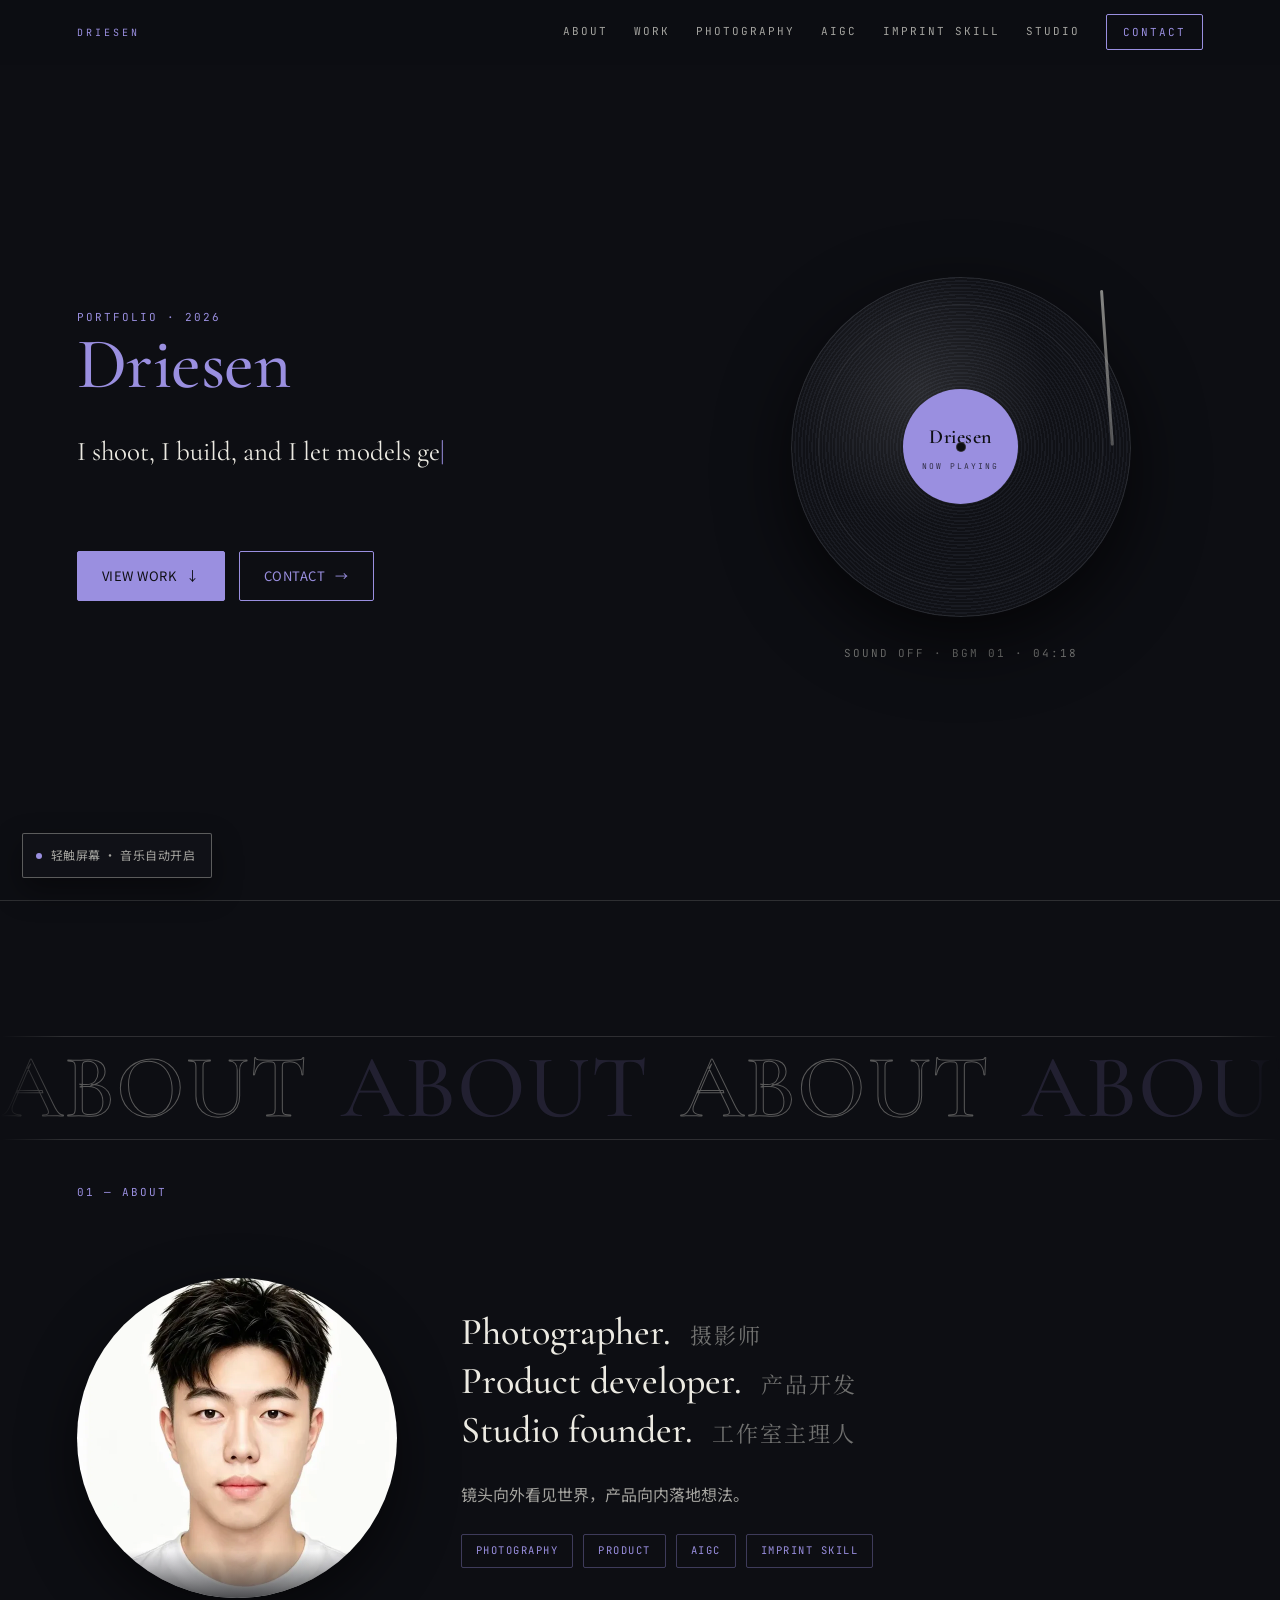
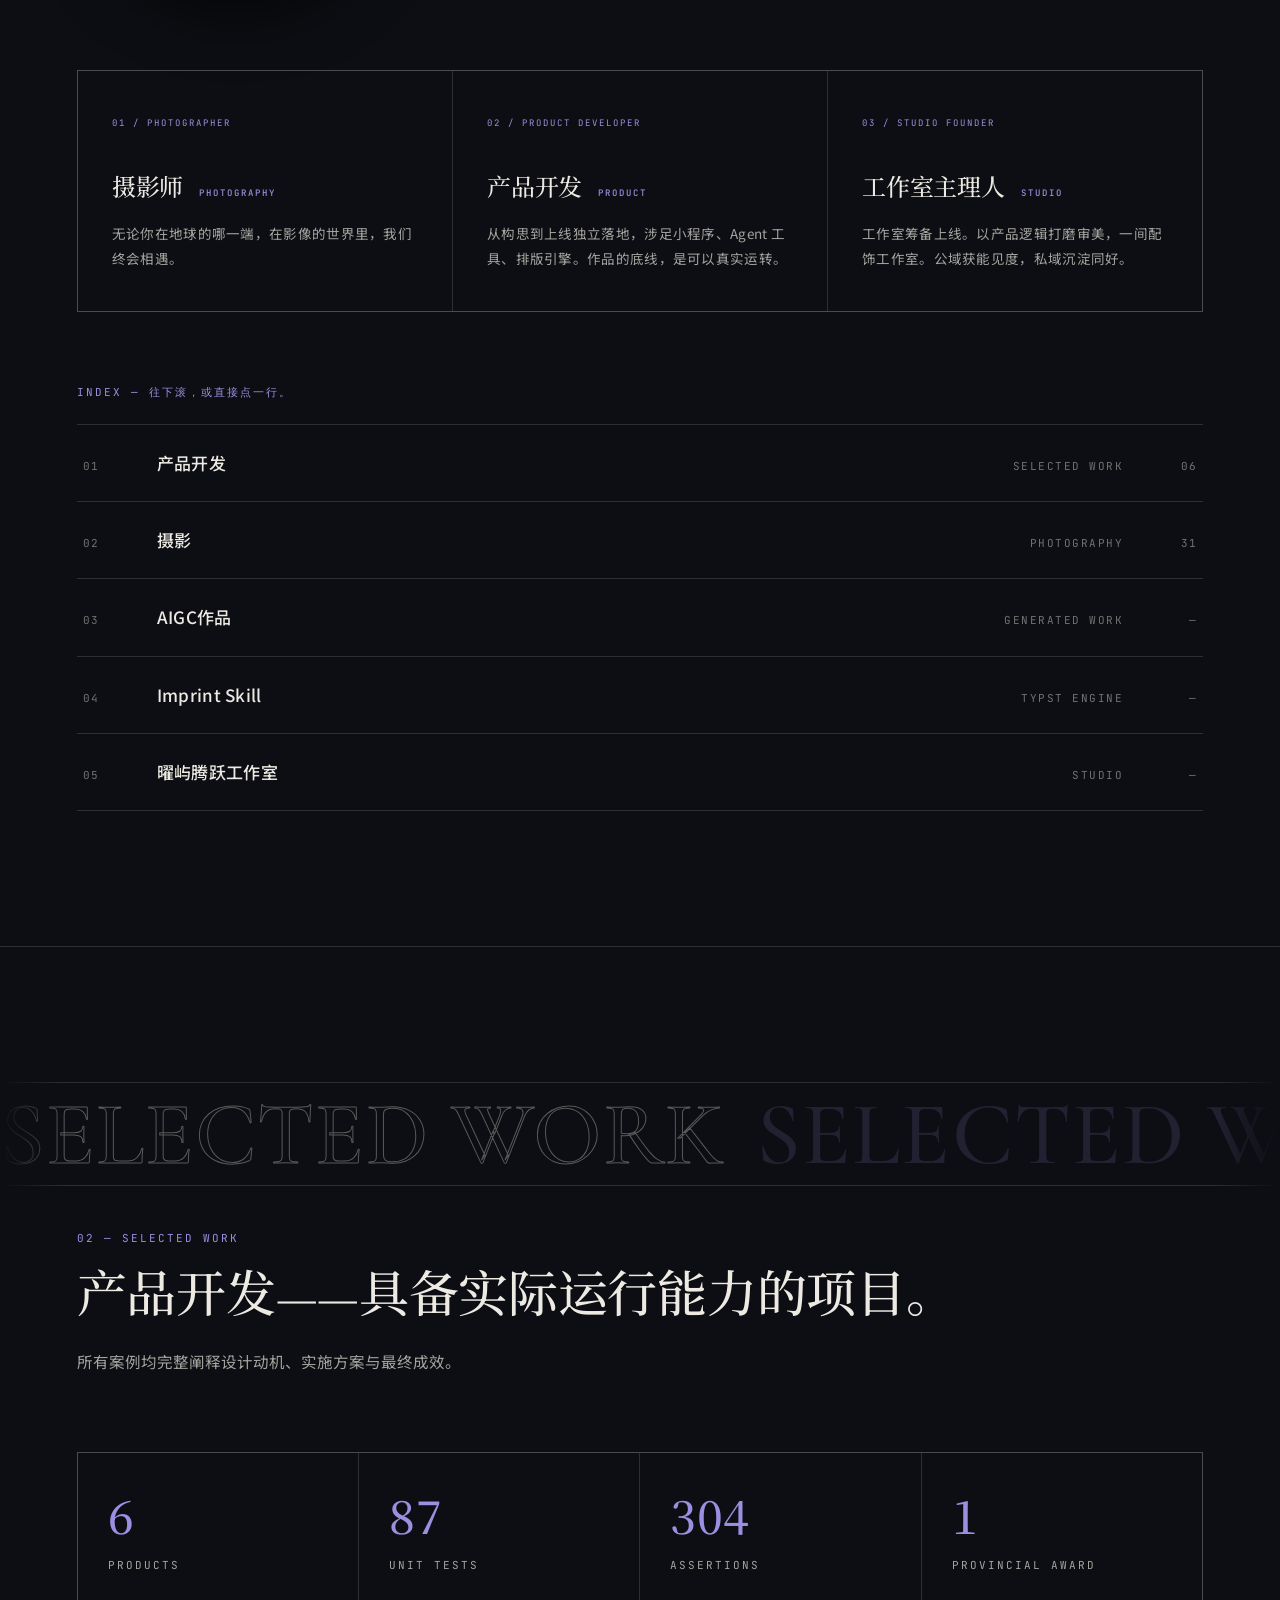
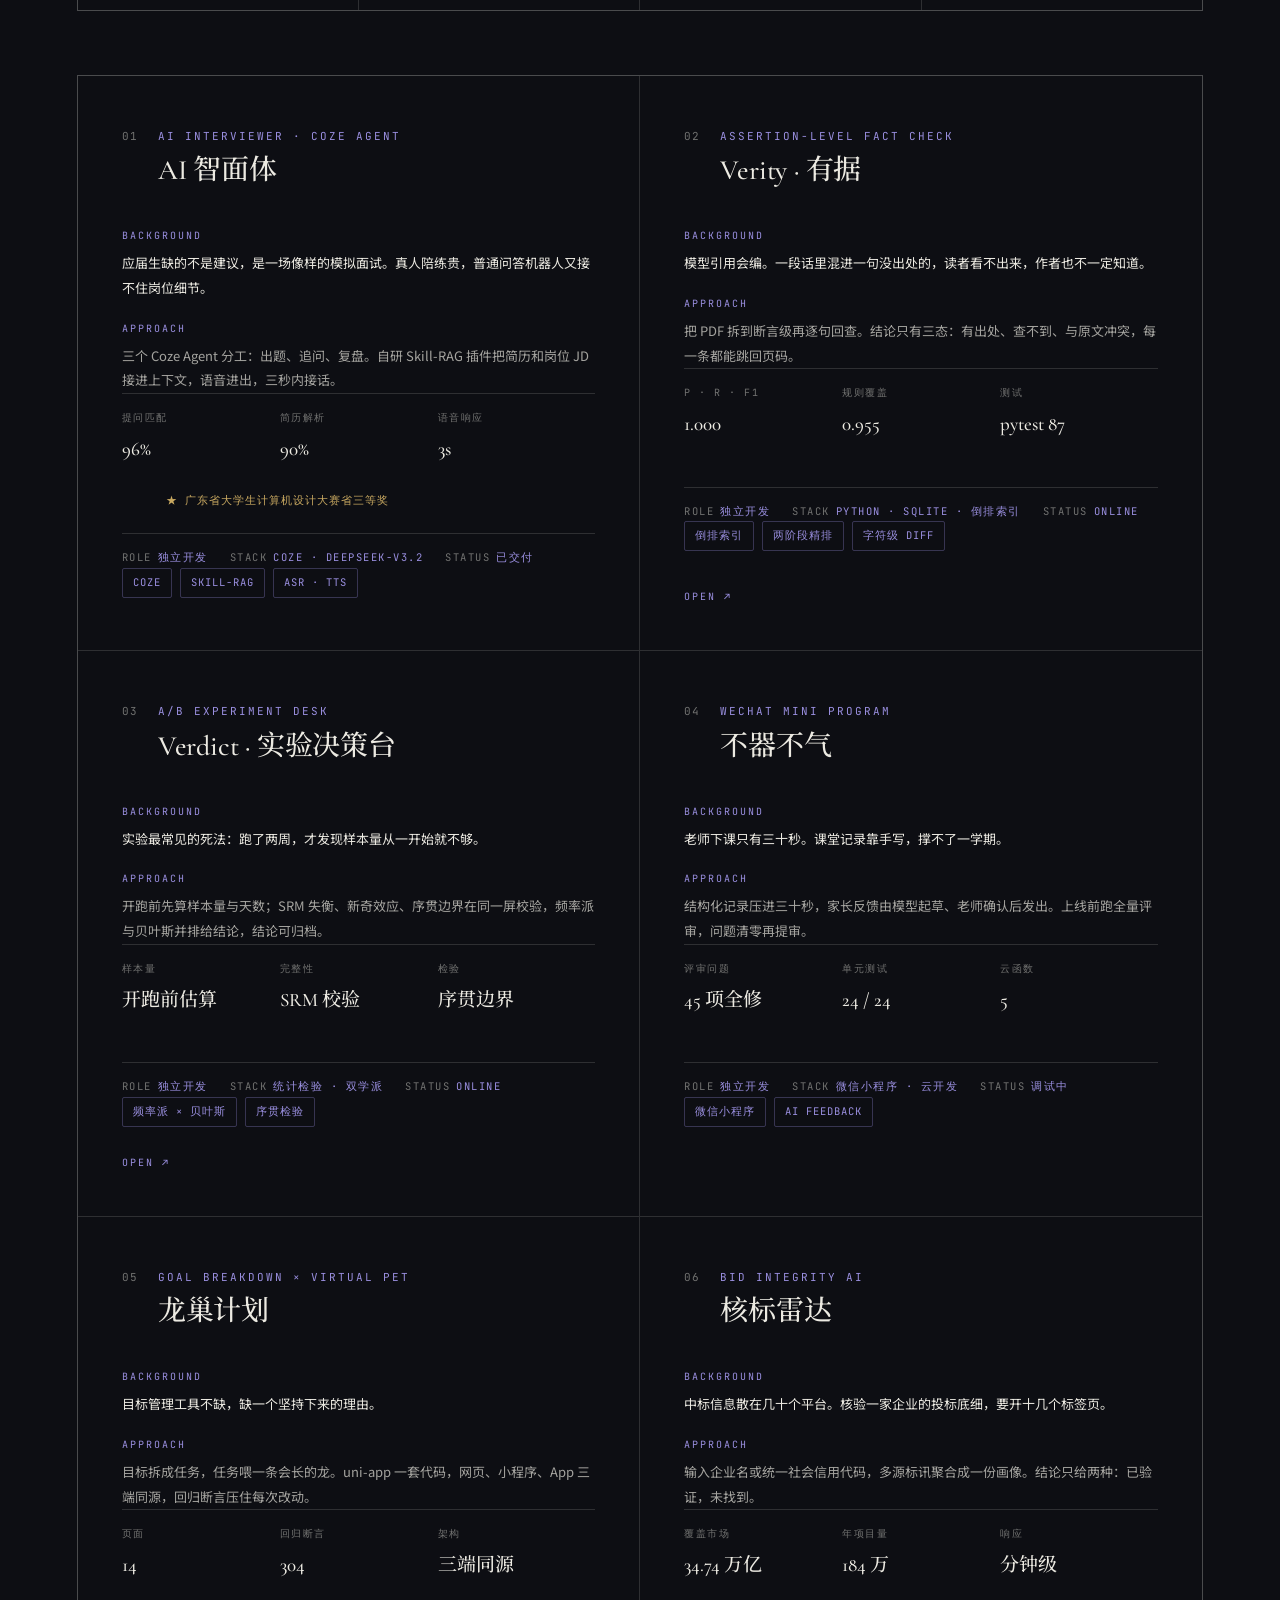
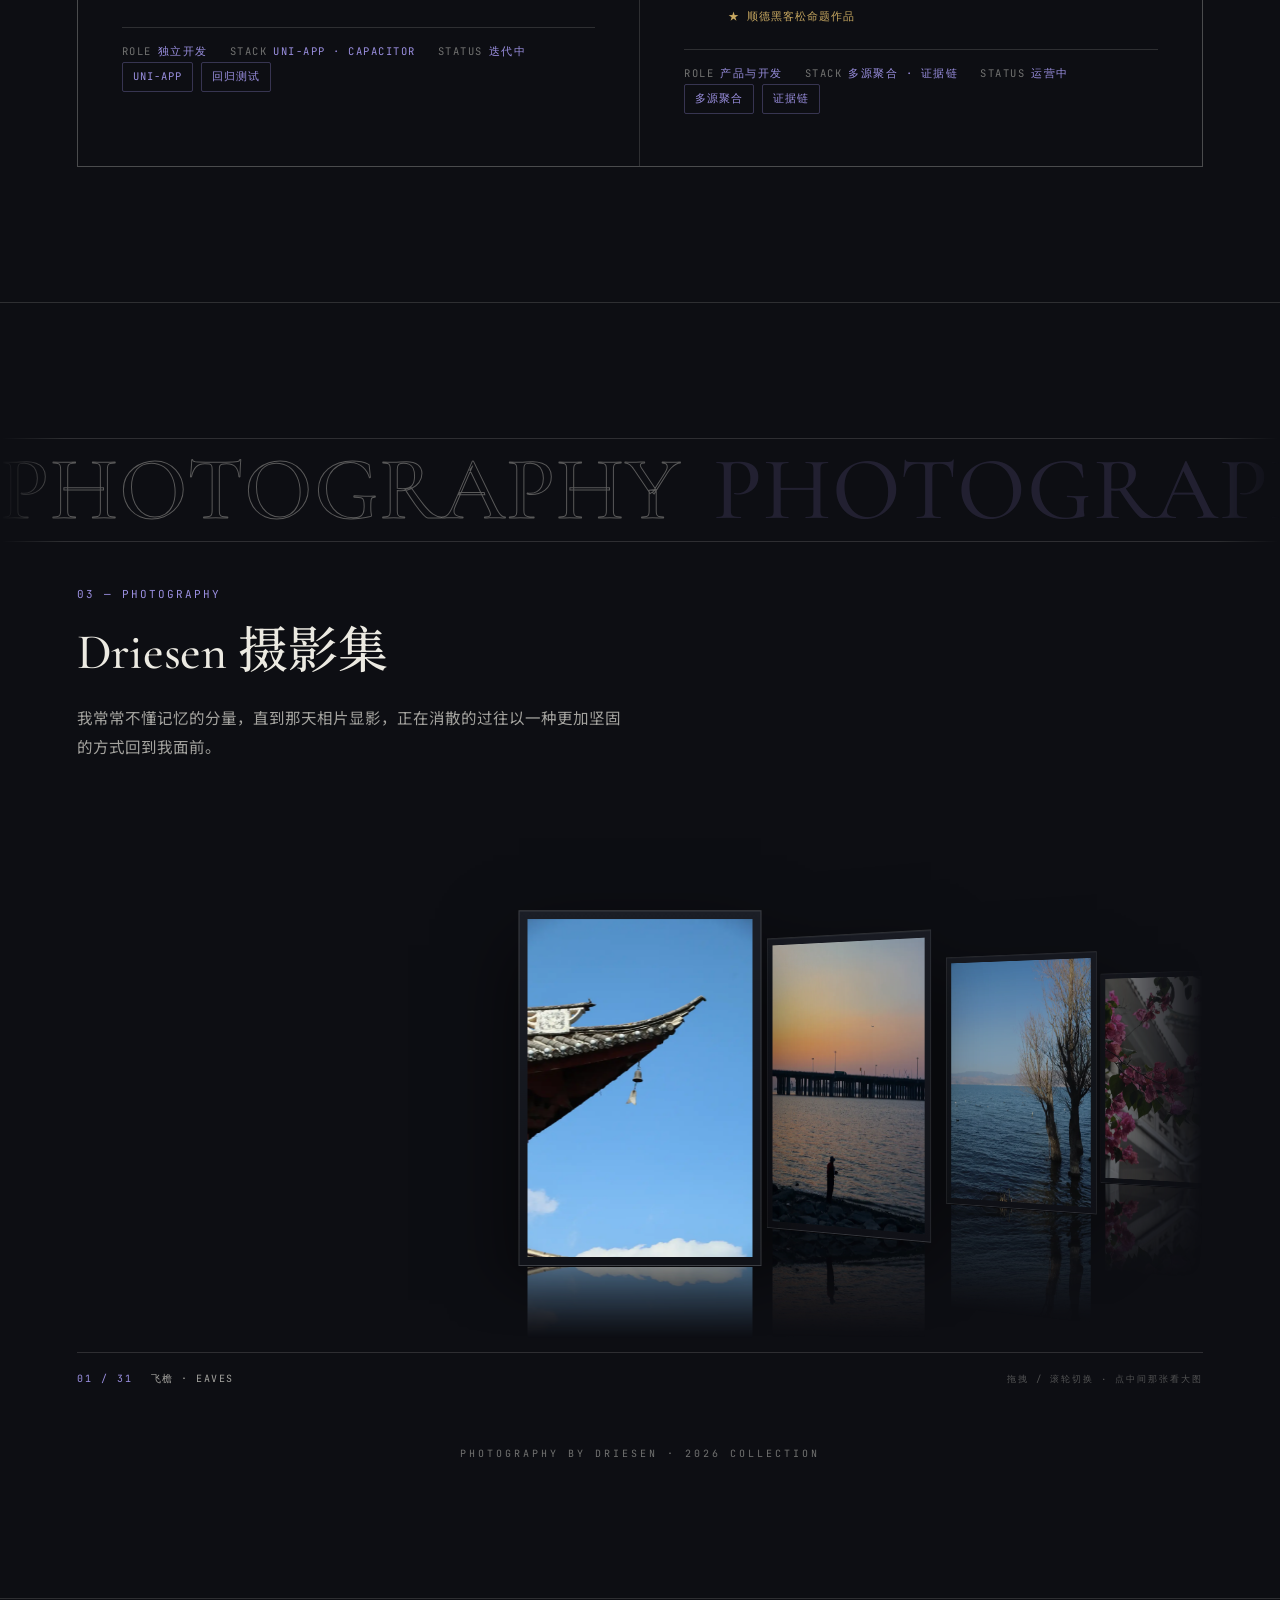
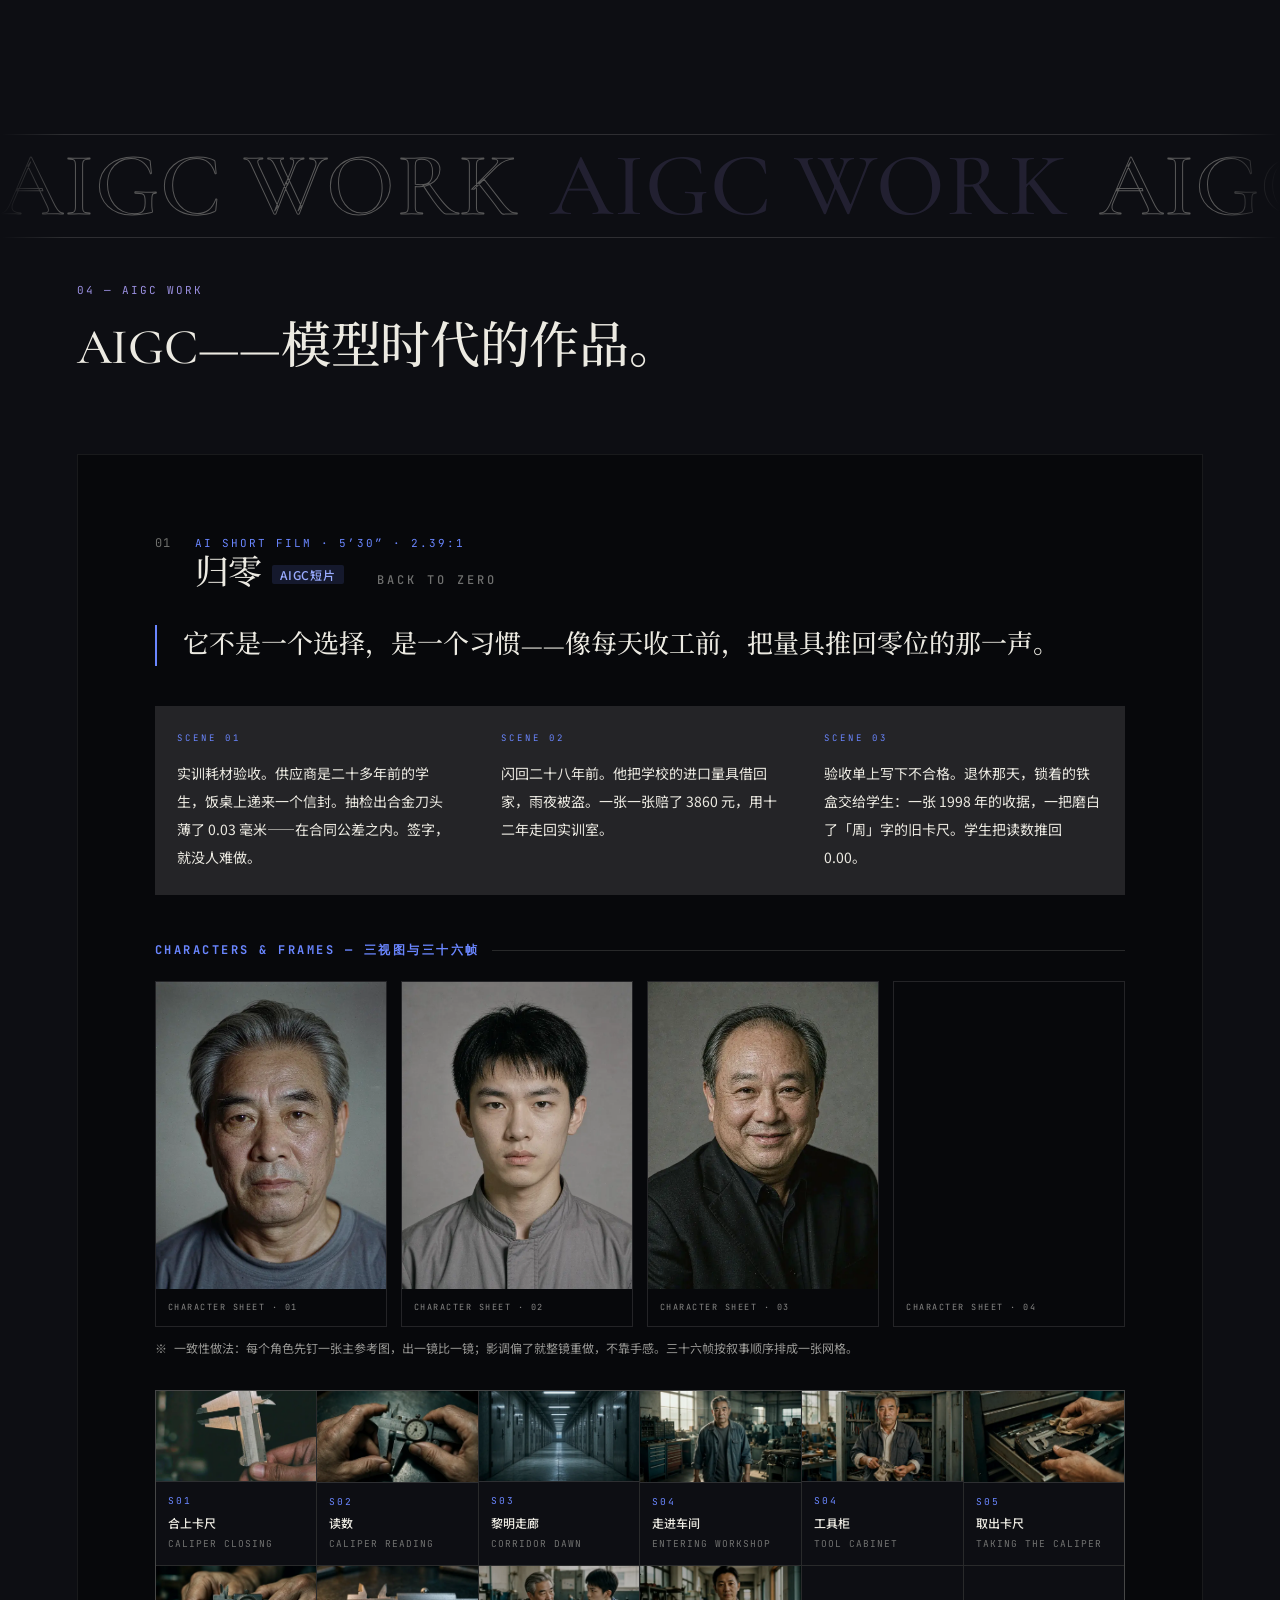
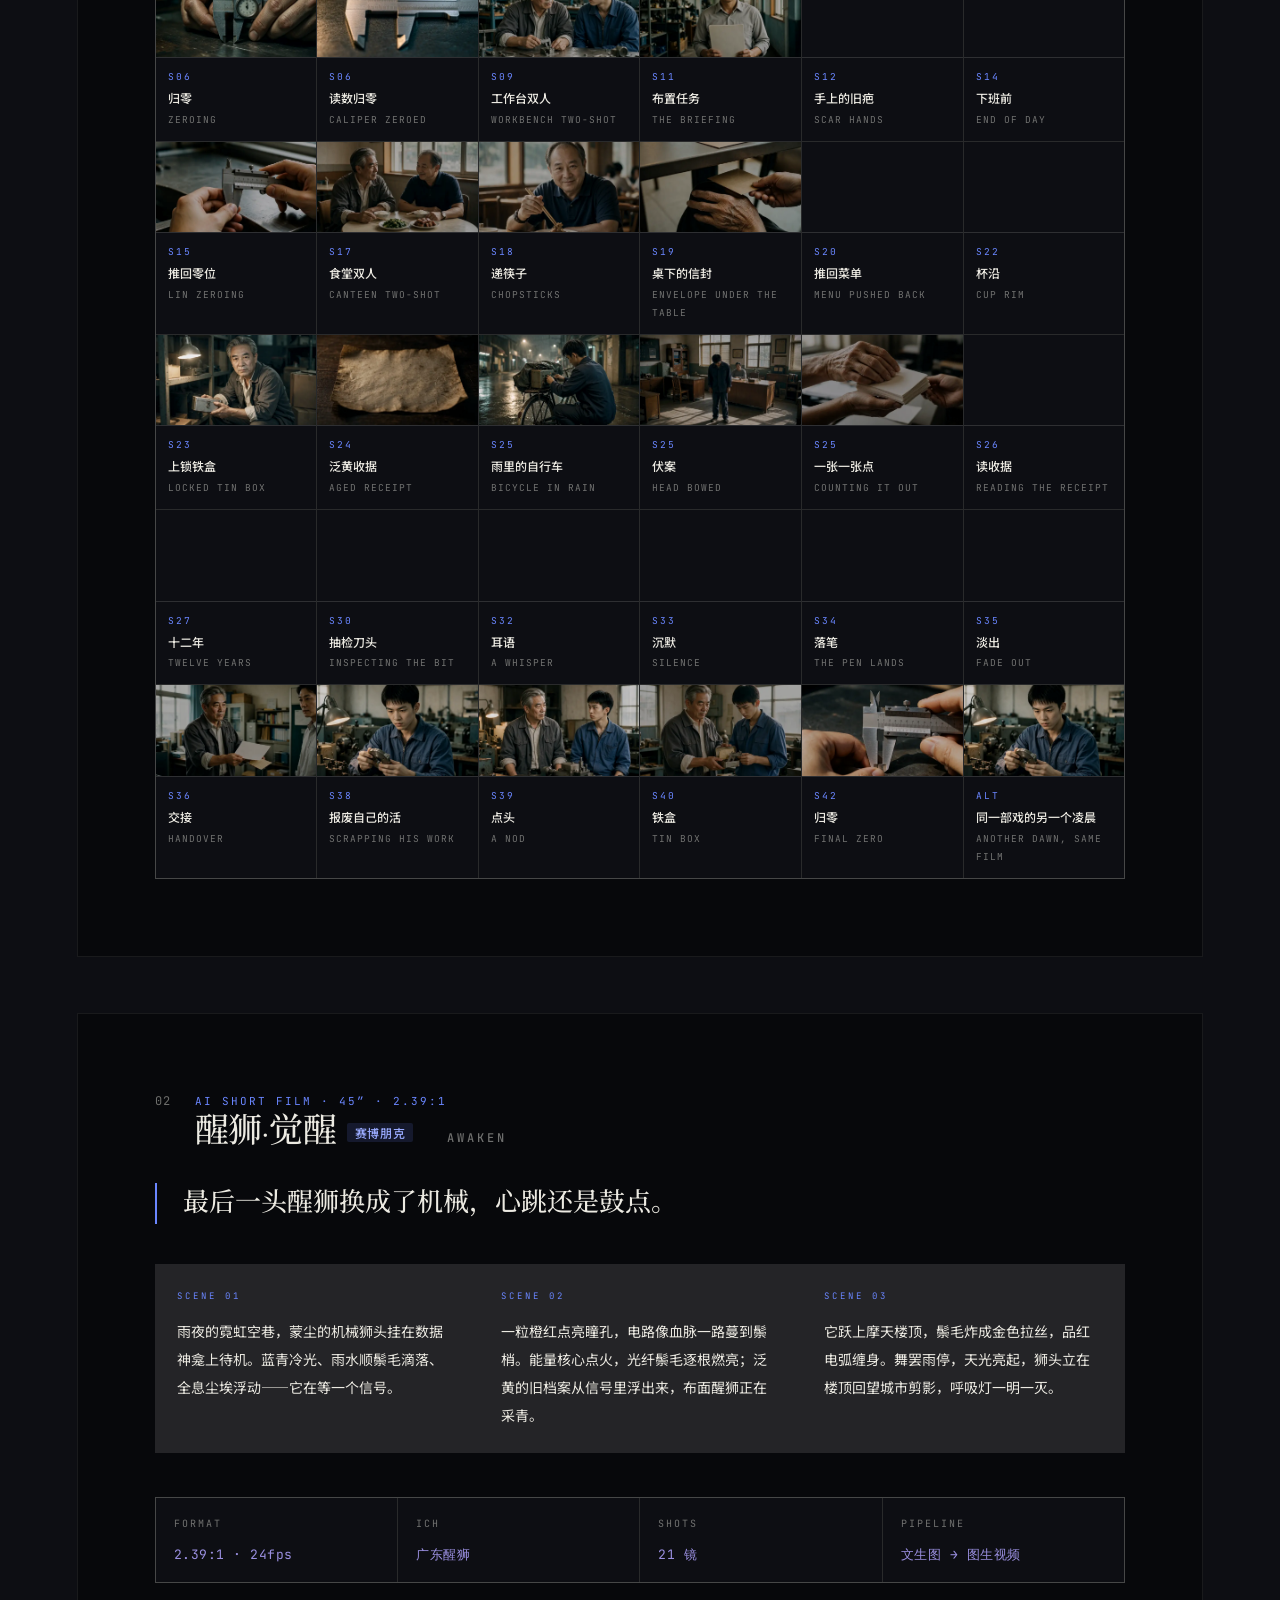
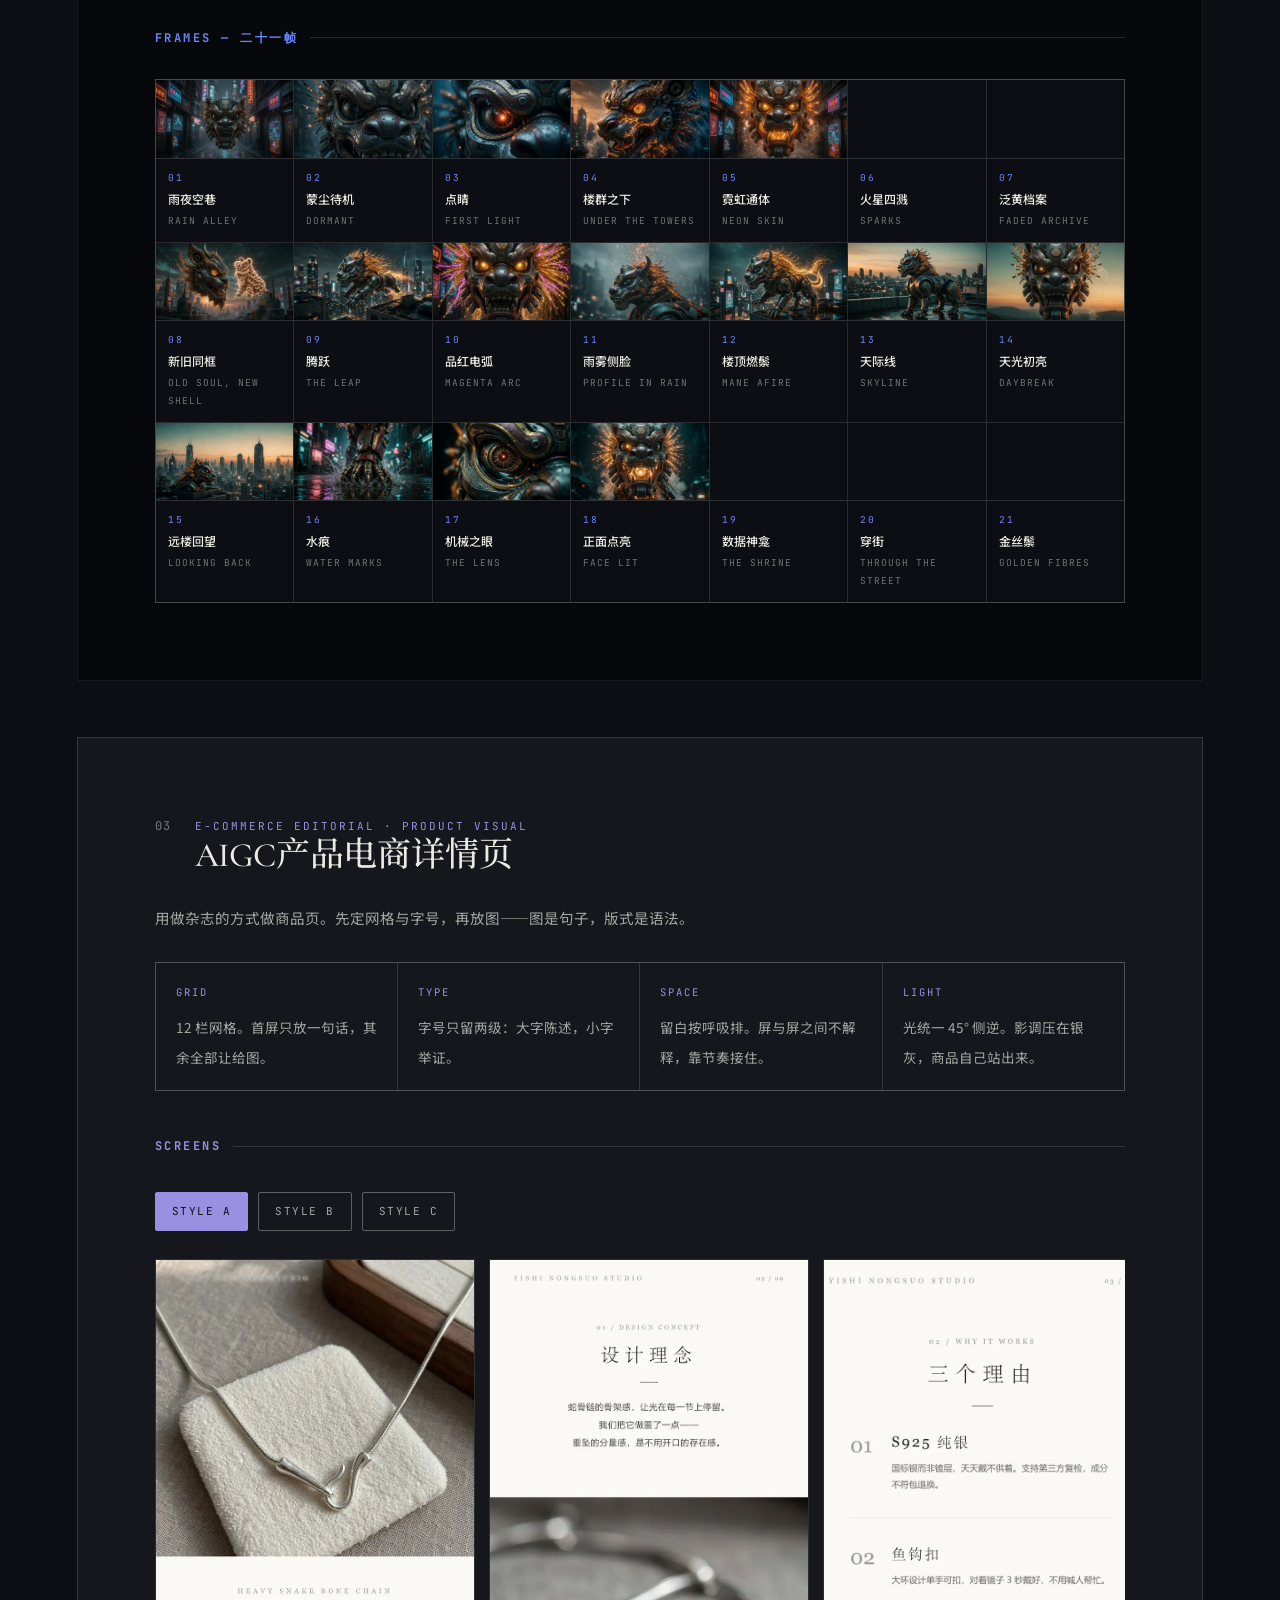
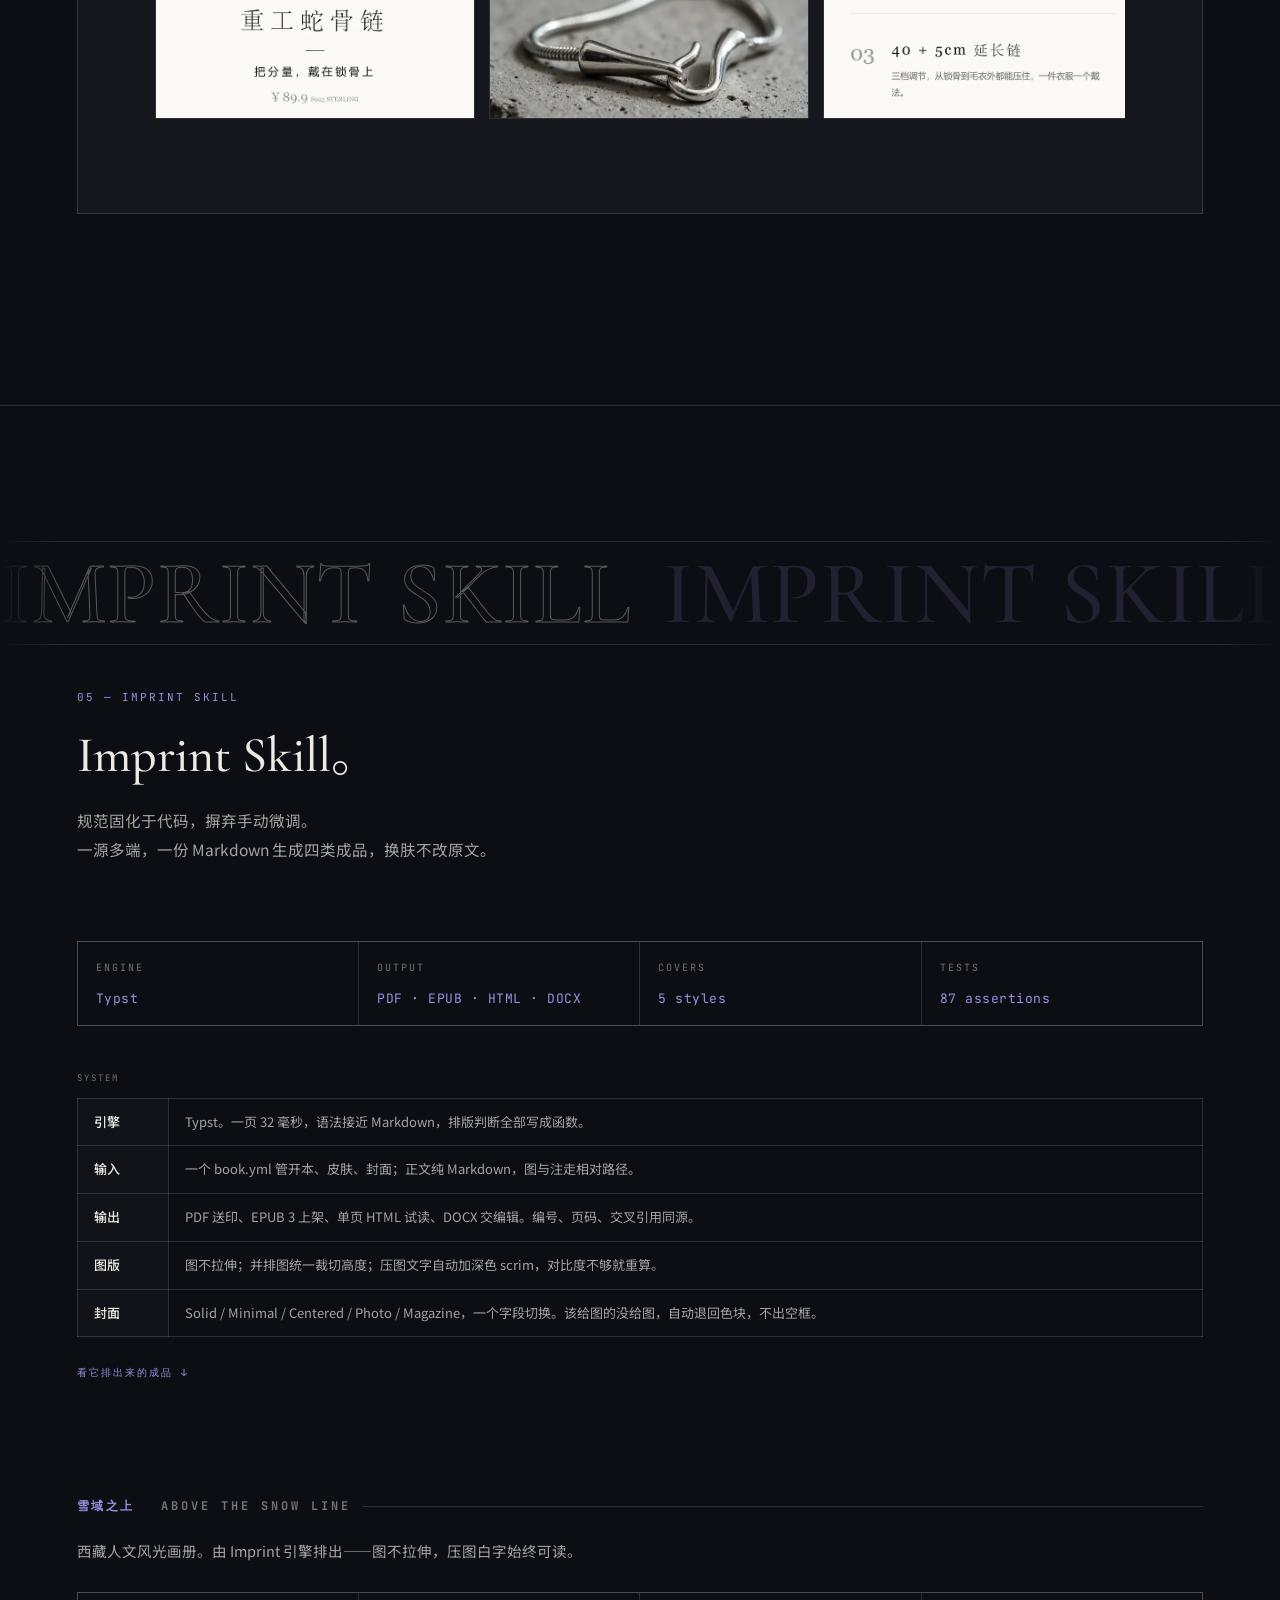
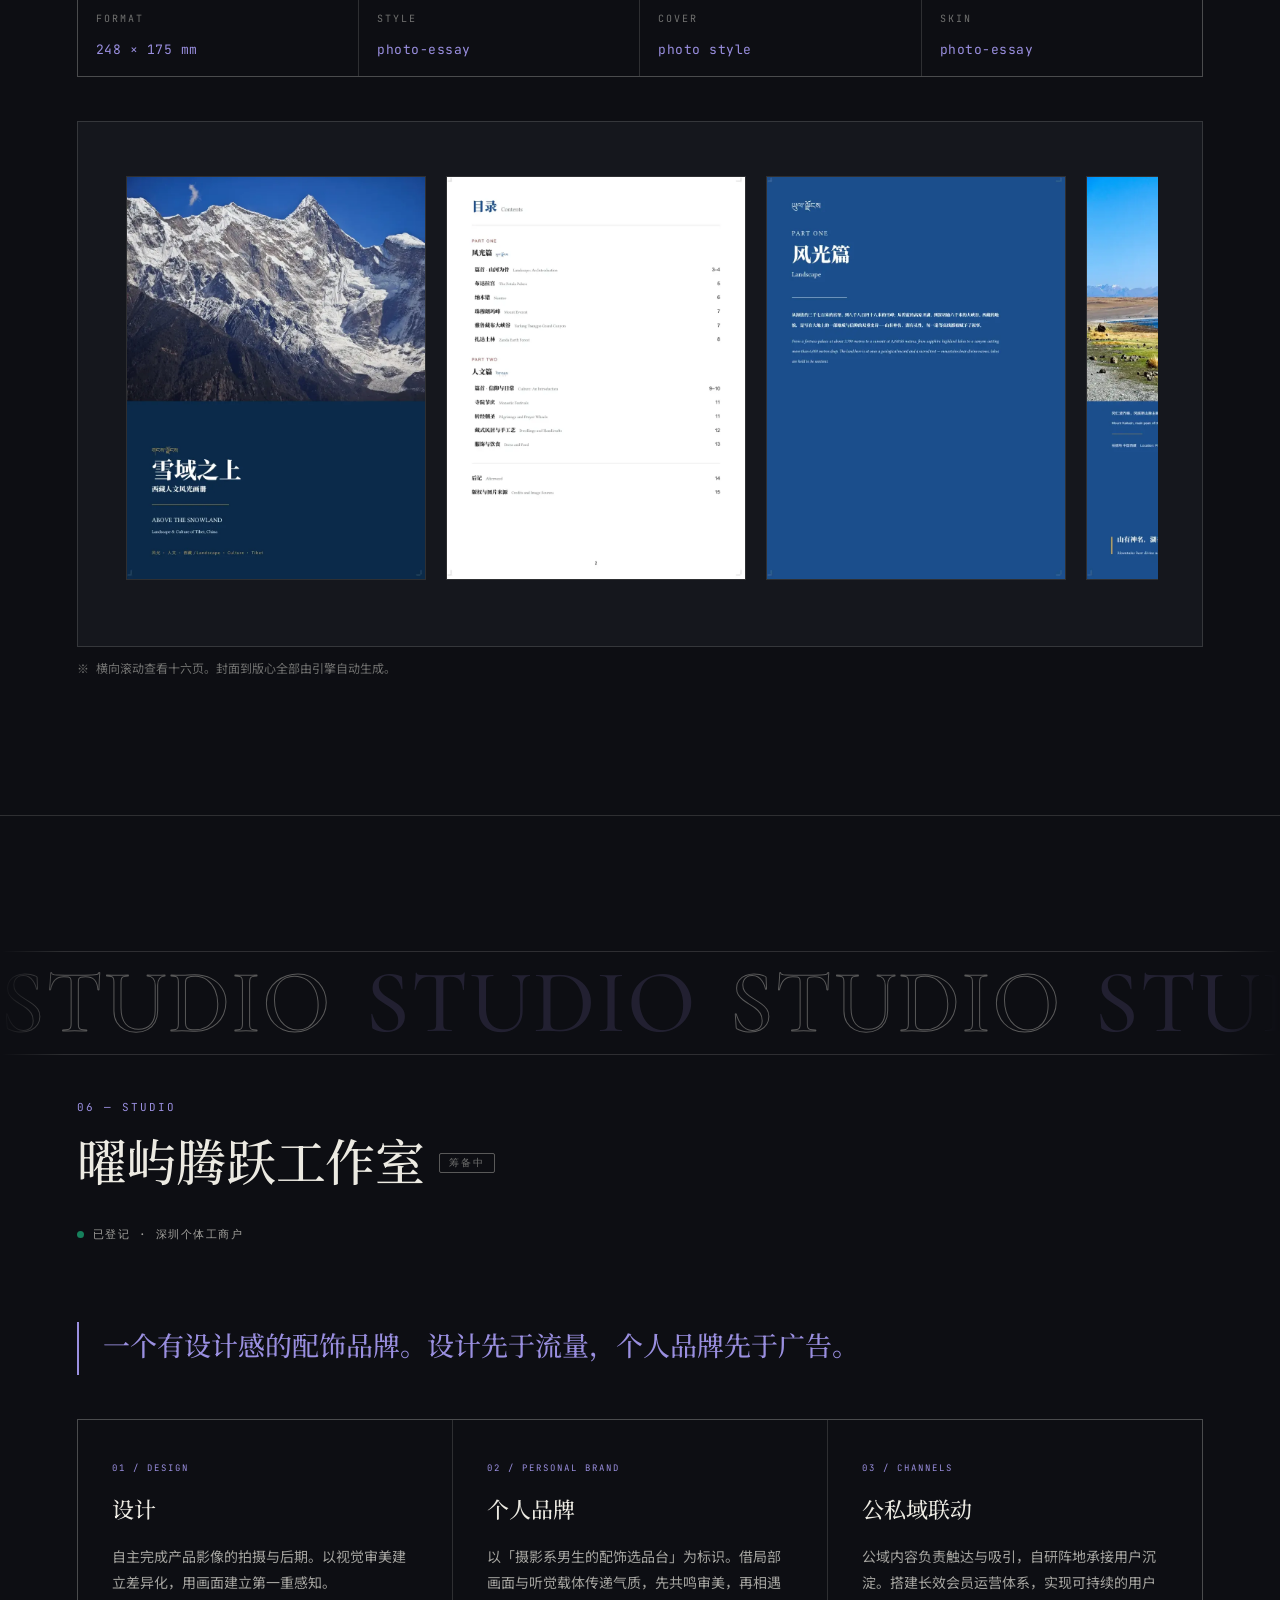
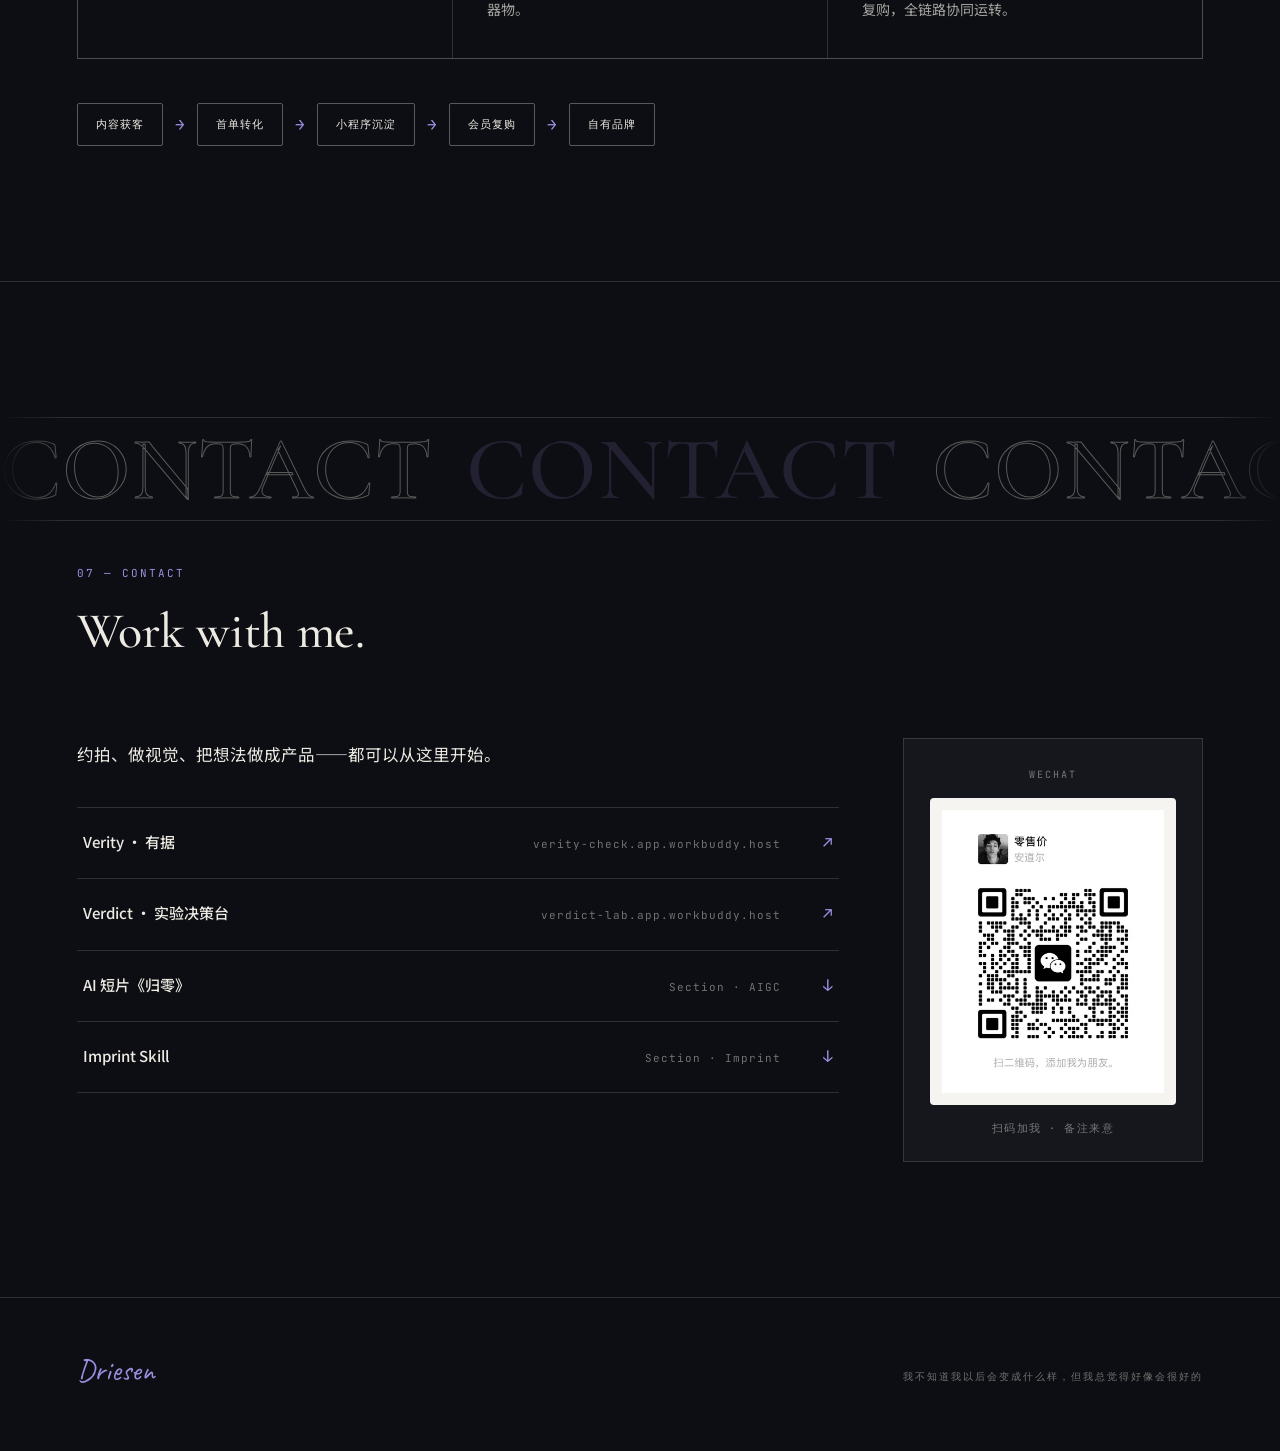
==== commit 20b03508: "b2: 以 v19 原版为基准，唯一改动 = 章节换色（site-color.css/js）；图片沿用压缩版；移除 motion/sizes/cf" ====
--- a/index.html
+++ b/index.html
@@ -16,8 +16,10 @@
 <link href="https://fonts.googleapis.com/css2?family=Cormorant+Garamond:ital,wght@0,300;0,400;0,500;0,600;1,400&family=Caveat:wght@400;500&family=JetBrains+Mono:wght@300;400;500&family=Noto+Sans+SC:wght@300;400;500&family=Noto+Serif+SC:wght@400;500;600&display=swap" rel="stylesheet" />
 <link rel="icon" href="data:image/svg+xml,%3Csvg xmlns='http://www.w3.org/2000/svg' viewBox='0 0 32 32'%3E%3Crect width='32' height='32' fill='%230e0f13'/%3E%3Ctext x='16' y='22' font-family='Georgia,serif' font-size='18' fill='%236a86ff' text-anchor='middle'%3ED%3C/text%3E%3C/svg%3E" />
 <link rel="stylesheet" href="assets/css/site.css?v=20261026f" />
-<!-- 唯一改动：章节换色（删掉这一行 + 下面那行 script 即完全回到原样） -->
+<!-- 改动一：章节换色（删掉这一行 + 下面那行 script 即完全回到原样） -->
 <link rel="stylesheet" href="assets/css/site-color.css?v=20261027b" />
+<!-- 改动二：章节滚动横幅（删掉这一行 + 对应 script 即完全移除） -->
+<link rel="stylesheet" href="assets/css/site-band.css?v=20261027a" />
 <noscript><style>
   html.gate-lock { overflow: auto !important; }
   .gate { display: none !important; }
@@ -442,5 +444,6 @@
 <script src="assets/js/data.js?v=20261026f"></script>
 <script src="assets/js/main.js?v=20261027p"></script>
 <script src="assets/js/site-color.js?v=20261027c"></script>
+<script src="assets/js/site-band.js?v=20261027a"></script>
 </body>
 </html>
--- a/assets/css/site-band.css
+++ b/assets/css/site-band.css
@@ -0,0 +1,66 @@
+/* ============================================================
+   site-band.css — 章节滚动横幅（描边巨字）
+   ------------------------------------------------------------
+   每个 .section 开头一条横贯视口的字带，无限左移。
+   文字取自该章节的 .eyebrow（"01 — ABOUT" → "ABOUT"），
+   也可以在 <section data-band="CUSTOM TEXT"> 上自己指定。
+
+   独立性：不依赖 main.js / motion.css / site-color.js。
+   删掉这个文件和 index.html 里两行引用即可完全移除。
+   ============================================================ */
+
+.band {
+  position: relative;
+  overflow: hidden;
+  height: clamp(56px, 8.2vw, 104px);
+  margin-bottom: 44px;
+  /* 从容器里挣脱出来，横贯整个视口 —— 像一块章节隔断 */
+  margin-inline: calc(50% - 50vw);
+  border-top: 1px solid var(--line);
+  border-bottom: 1px solid var(--line);
+  /* 两端渐隐，字从边上淡入淡出，不是硬切 */
+  -webkit-mask-image: linear-gradient(90deg, transparent, #000 5%, #000 95%, transparent);
+          mask-image: linear-gradient(90deg, transparent, #000 5%, #000 95%, transparent);
+}
+
+.band-track {
+  display: flex;
+  width: max-content;
+  height: 100%;
+  /* JS 按「恒速 62px/s」算出时长写进 --dur；改宽度时不会突然变快变慢 */
+  animation: band-run var(--dur, 46s) linear infinite;
+}
+
+.band-run {
+  display: flex;
+  align-items: center;
+  flex: 0 0 auto;
+}
+
+.band-run span {
+  font-family: var(--font-display);
+  font-weight: 500;
+  font-size: clamp(38px, 7vw, 92px);
+  line-height: 1;
+  letter-spacing: .012em;
+  text-transform: uppercase;
+  white-space: nowrap;
+  padding-right: .36em;
+  color: transparent;
+  -webkit-text-stroke: 1px var(--line-strong);
+}
+
+/* 奇偶交替：描边 / 极淡实心。带子跟着章节换色，实心那半会沾上当前强调色 */
+.band-run span:nth-child(even) {
+  color: color-mix(in srgb, var(--accent) 15%, transparent);
+  -webkit-text-stroke: 0;
+}
+
+@keyframes band-run {
+  to { transform: translate3d(-50%, 0, 0); }
+}
+
+/* 离屏时由 JS 设 animationPlayState=paused，这里只管「不动就彻底不动」 */
+@media (prefers-reduced-motion: reduce) {
+  .band-track { animation: none; }
+}
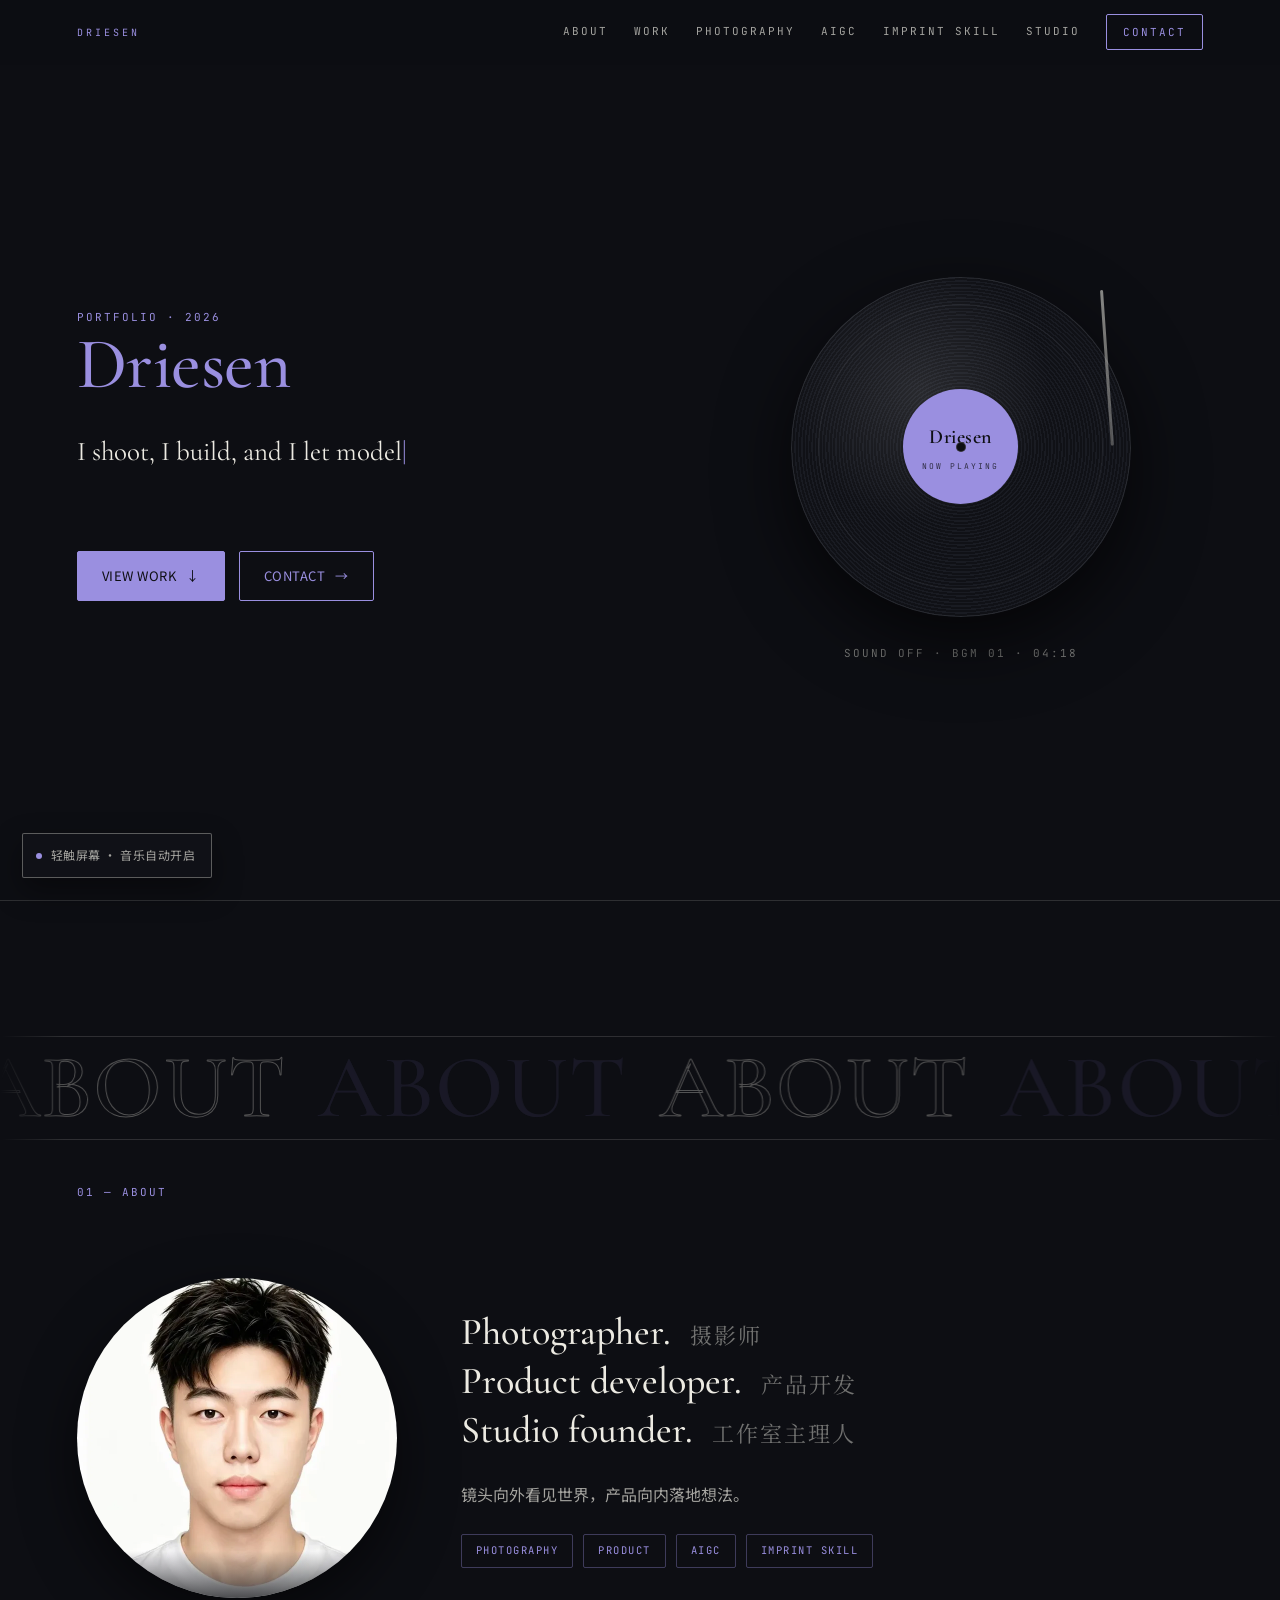
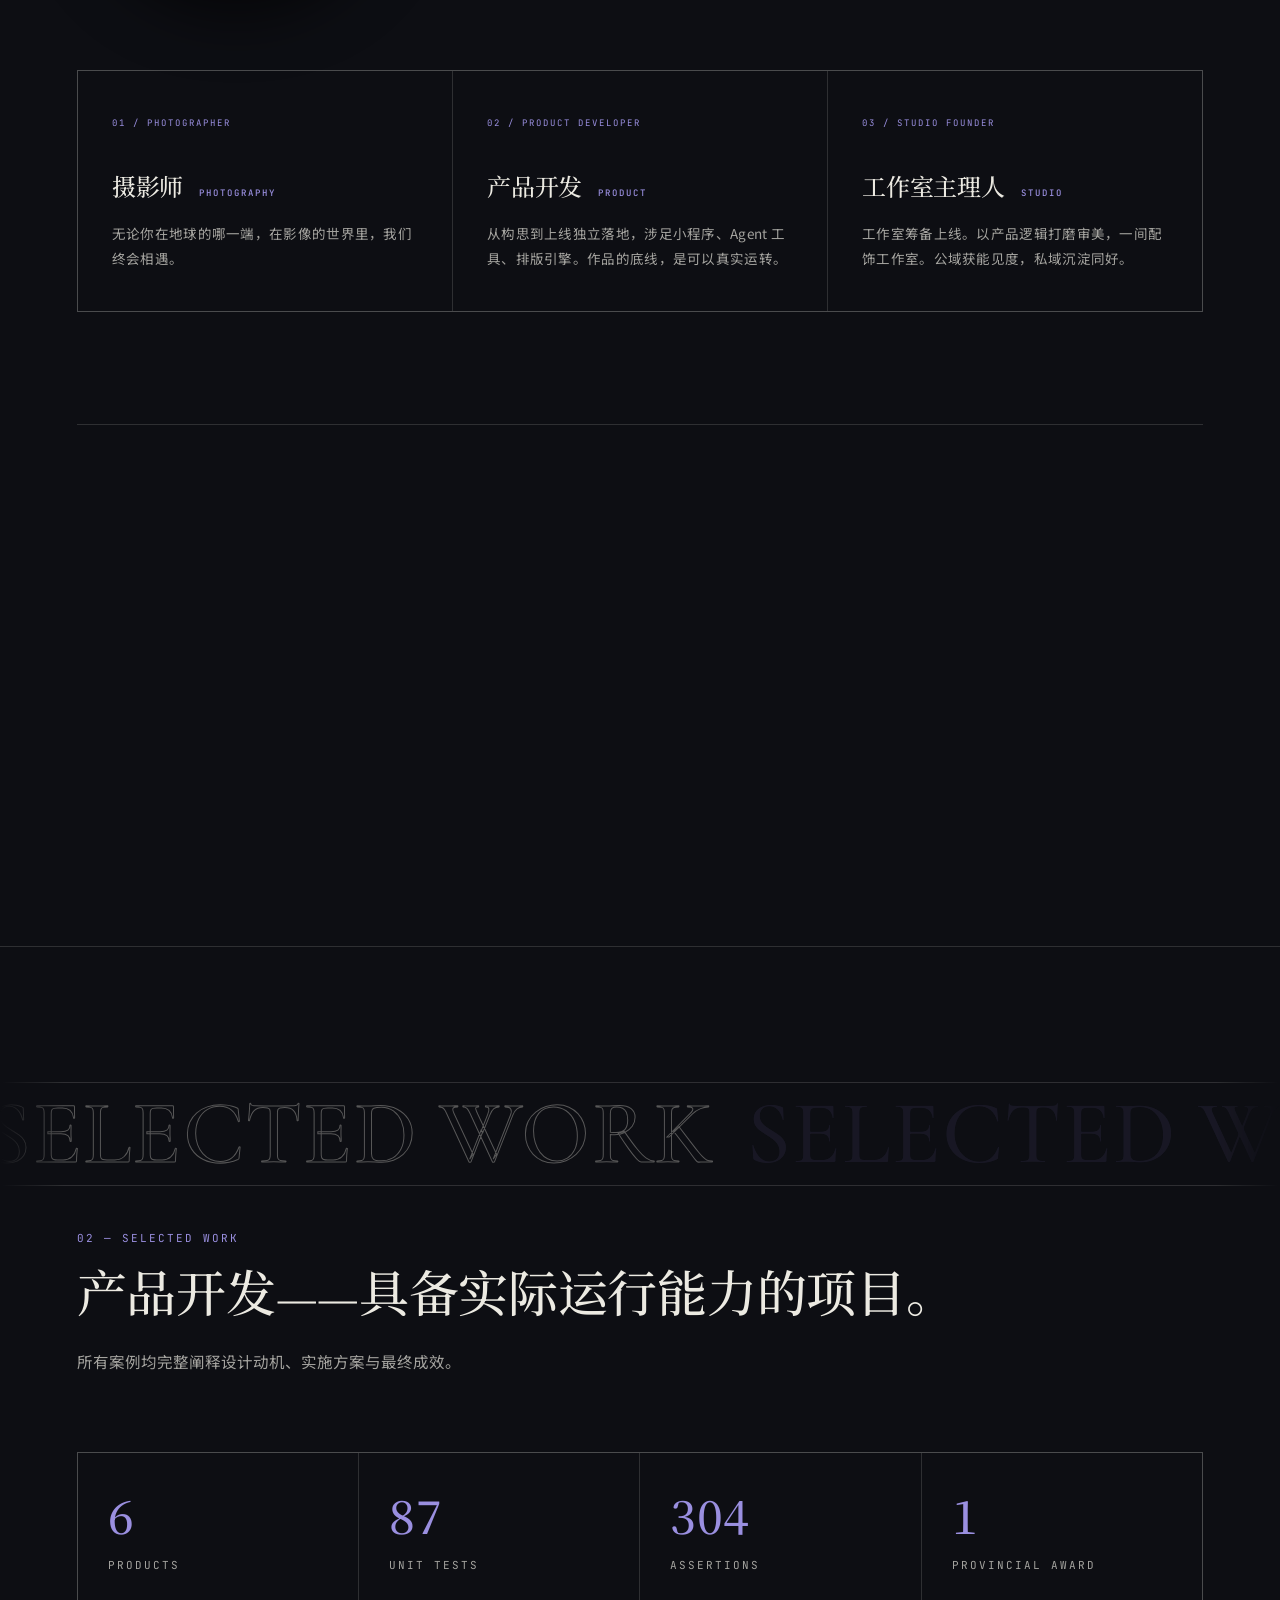
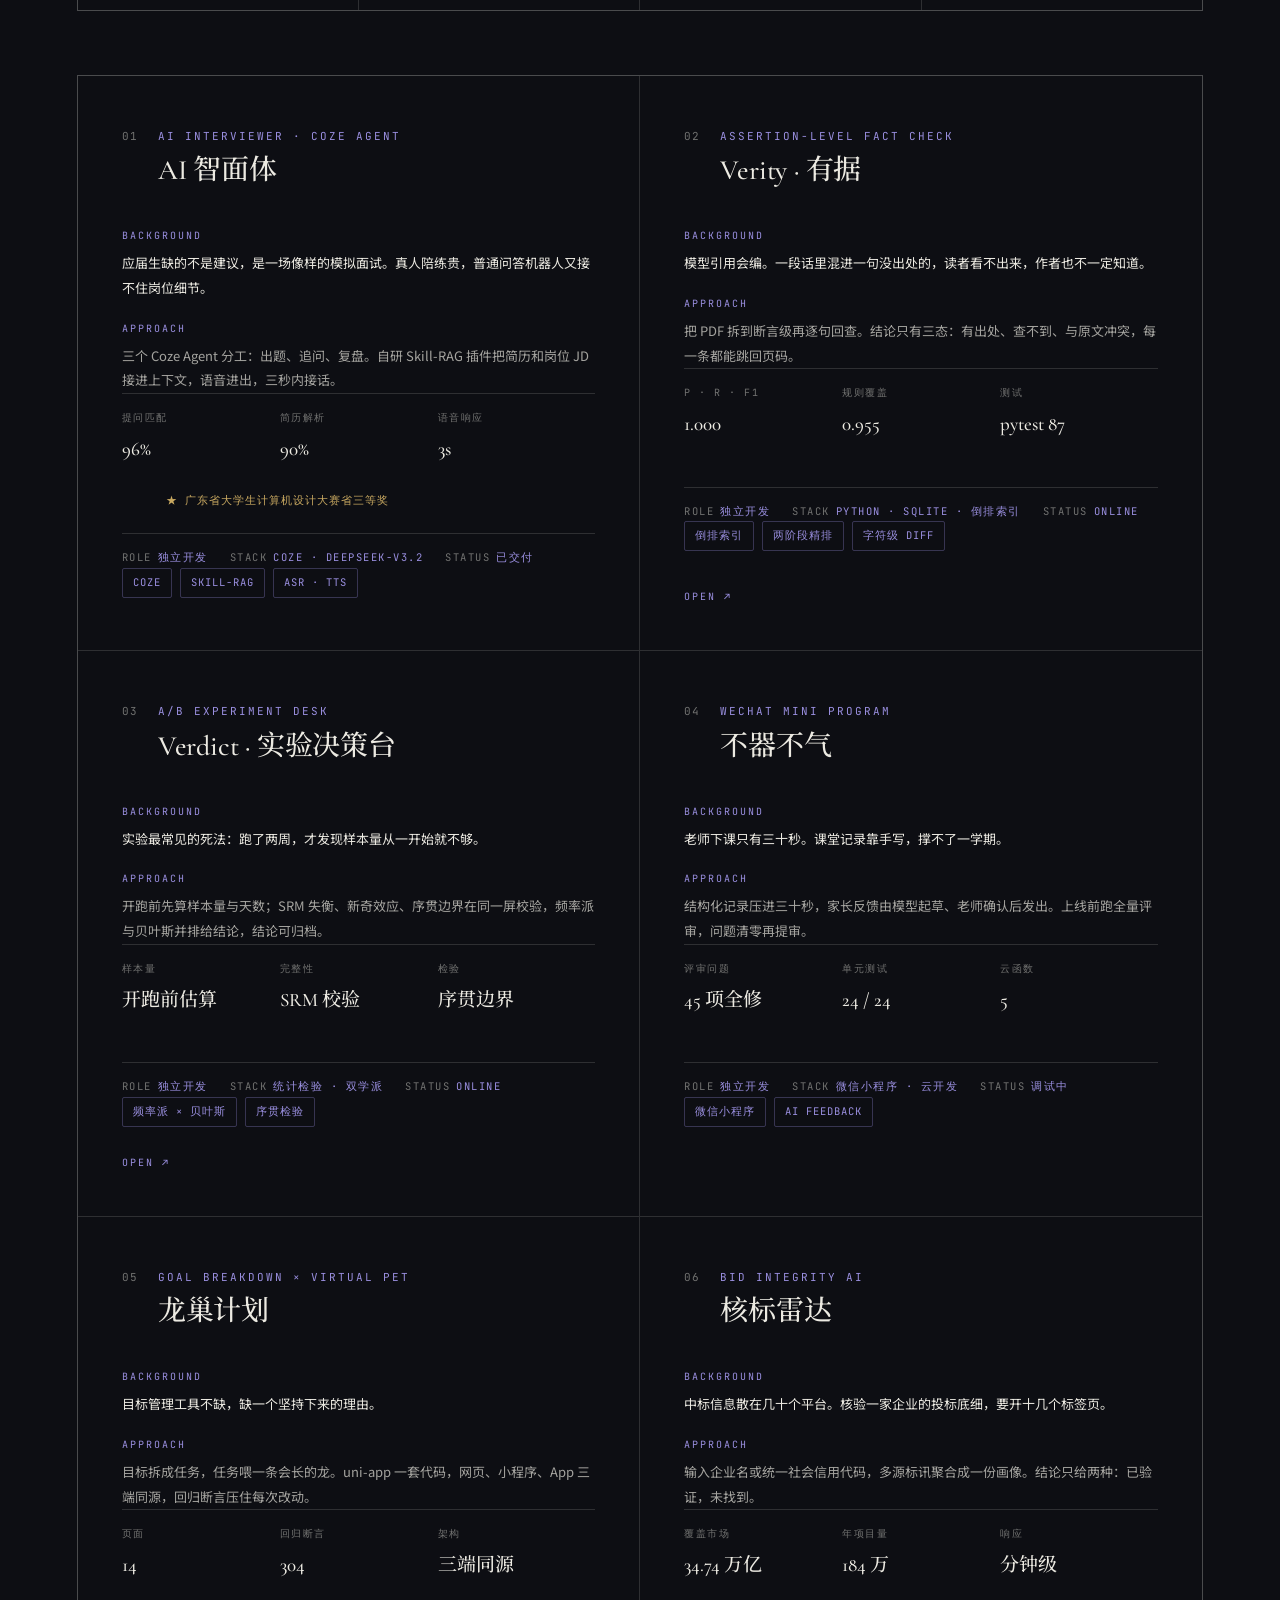
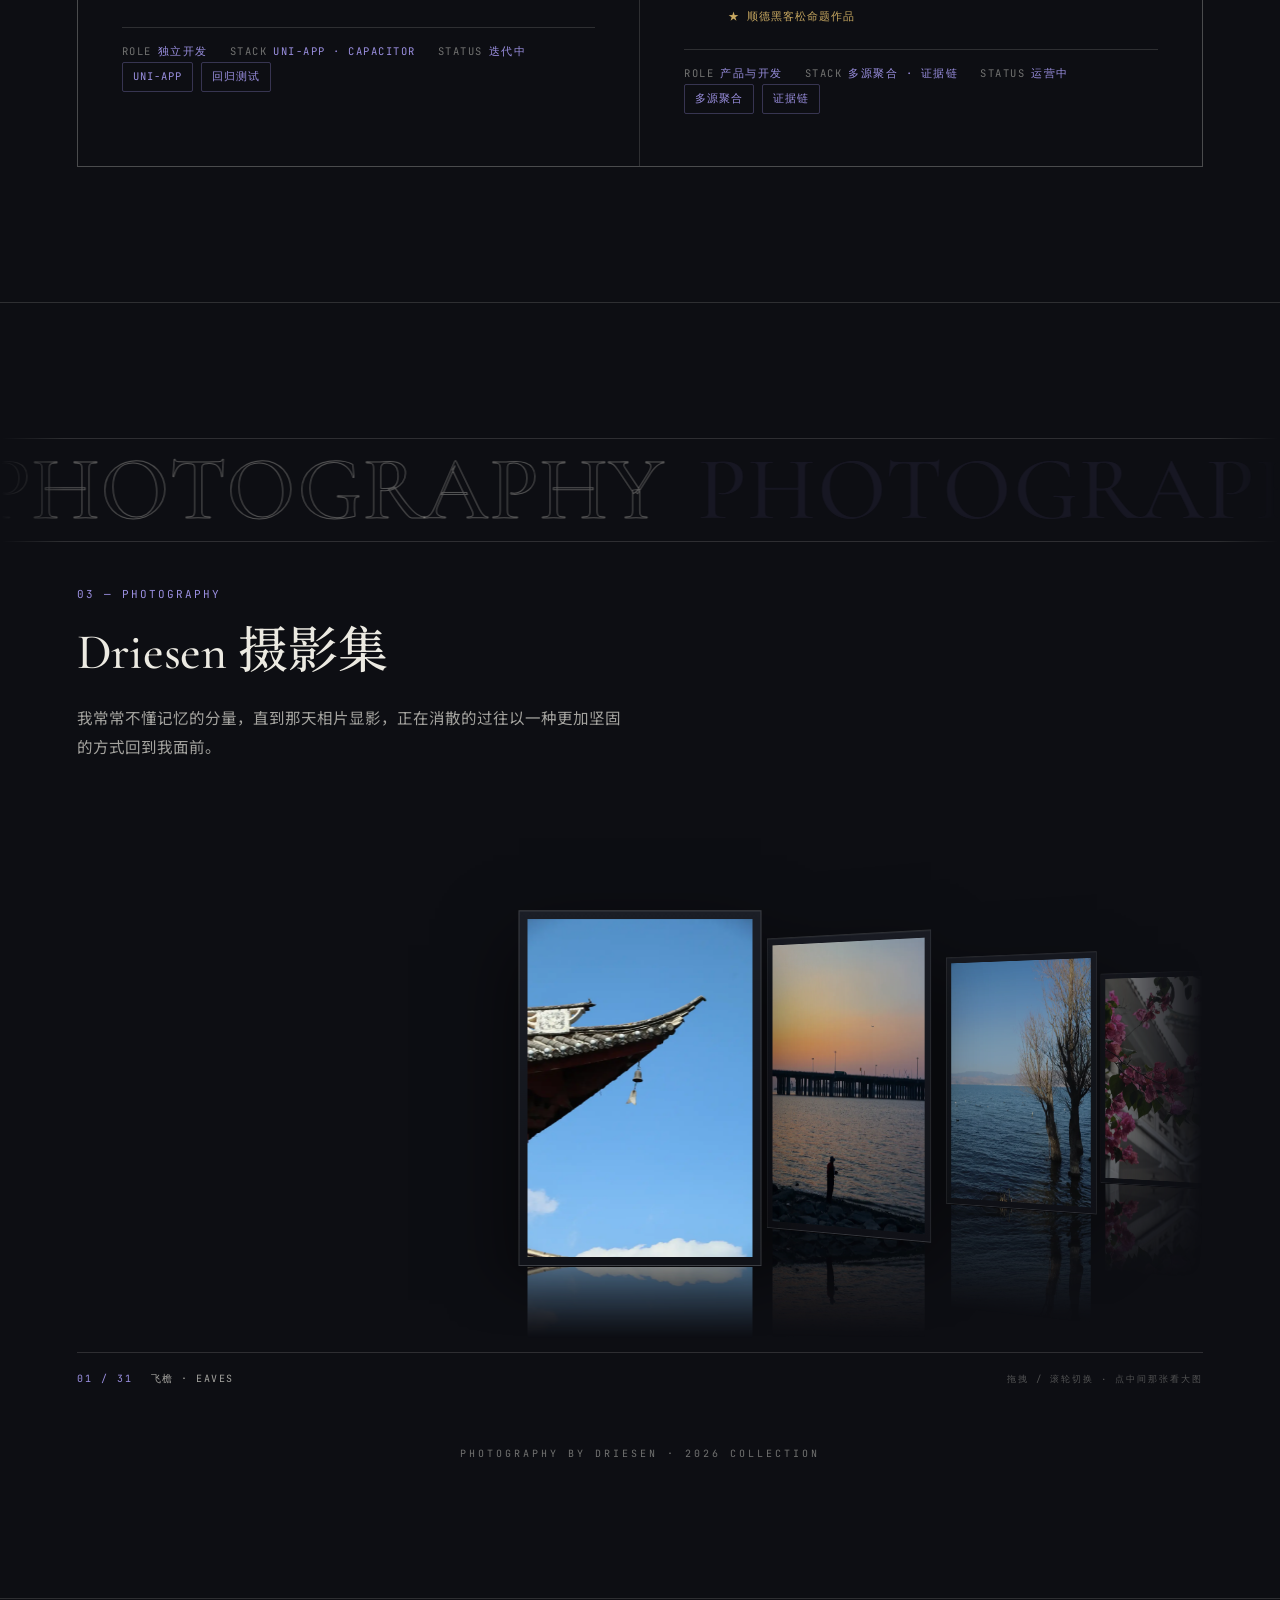
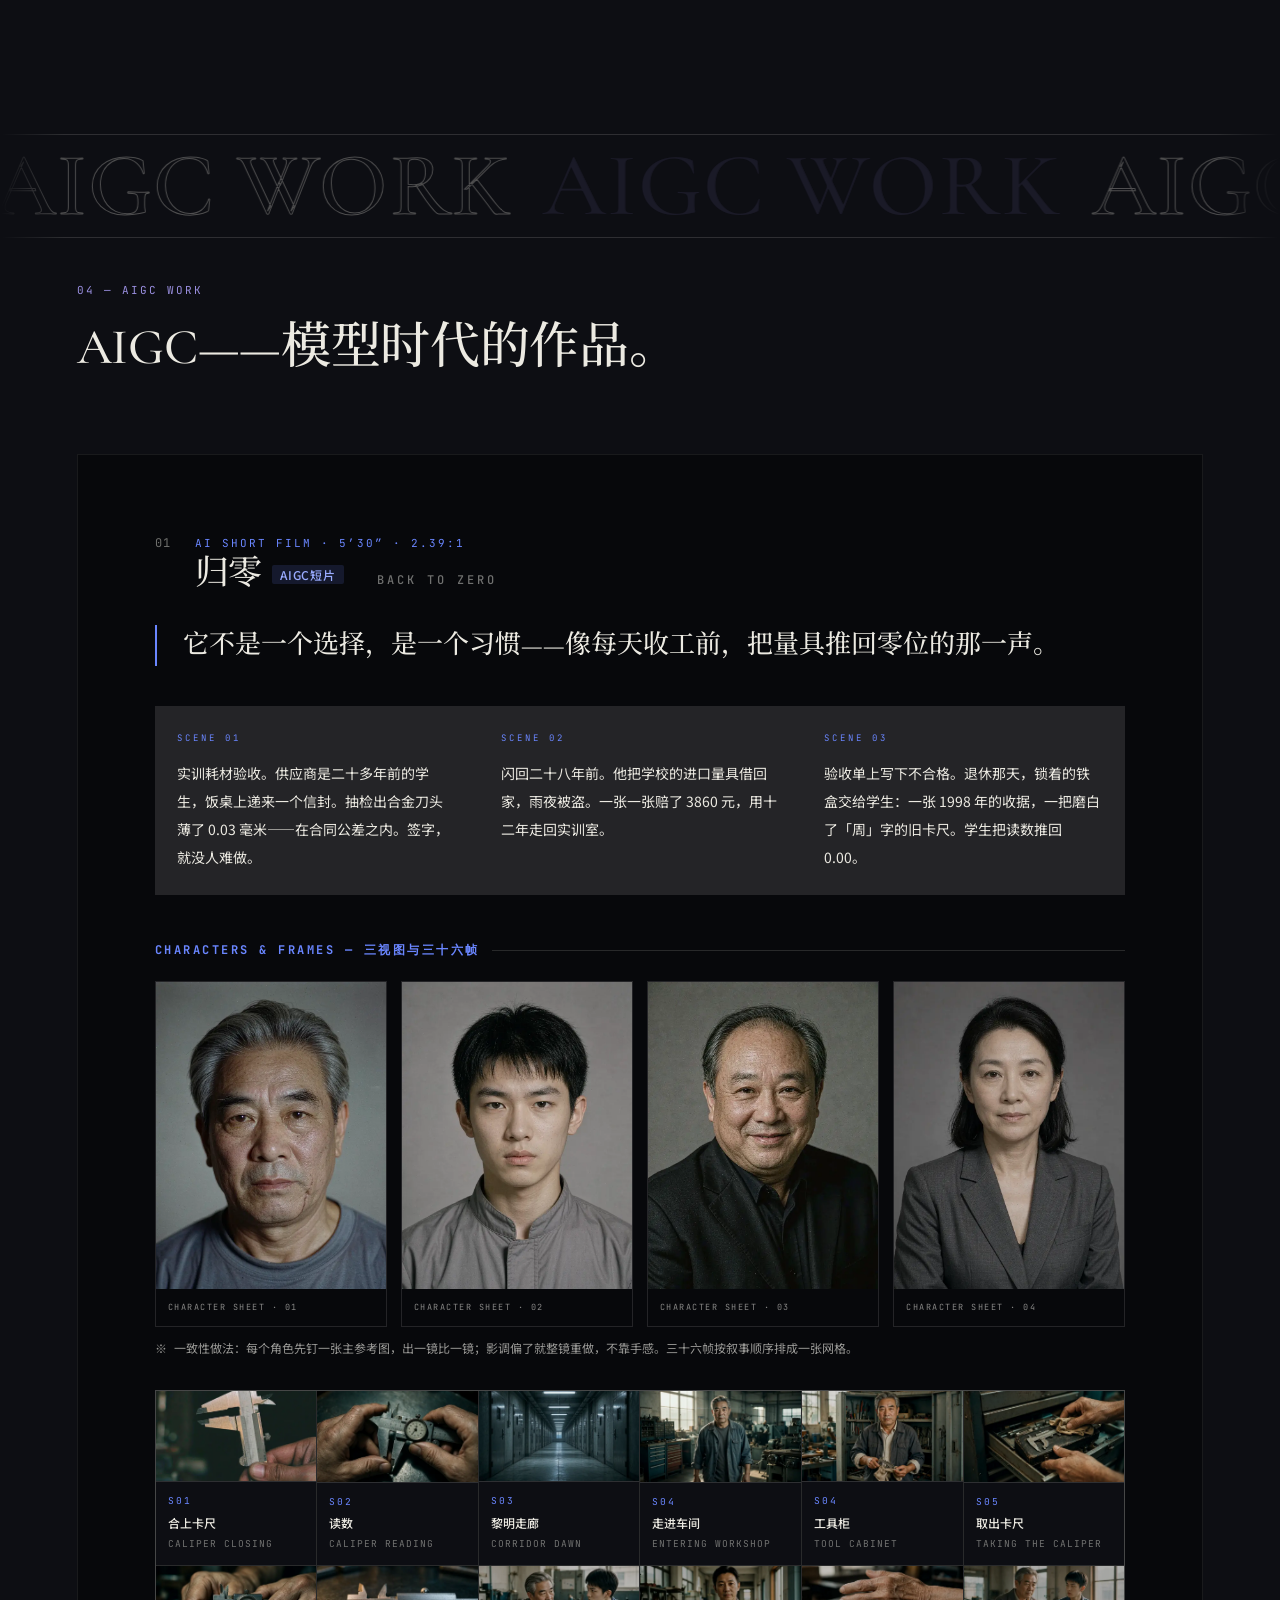
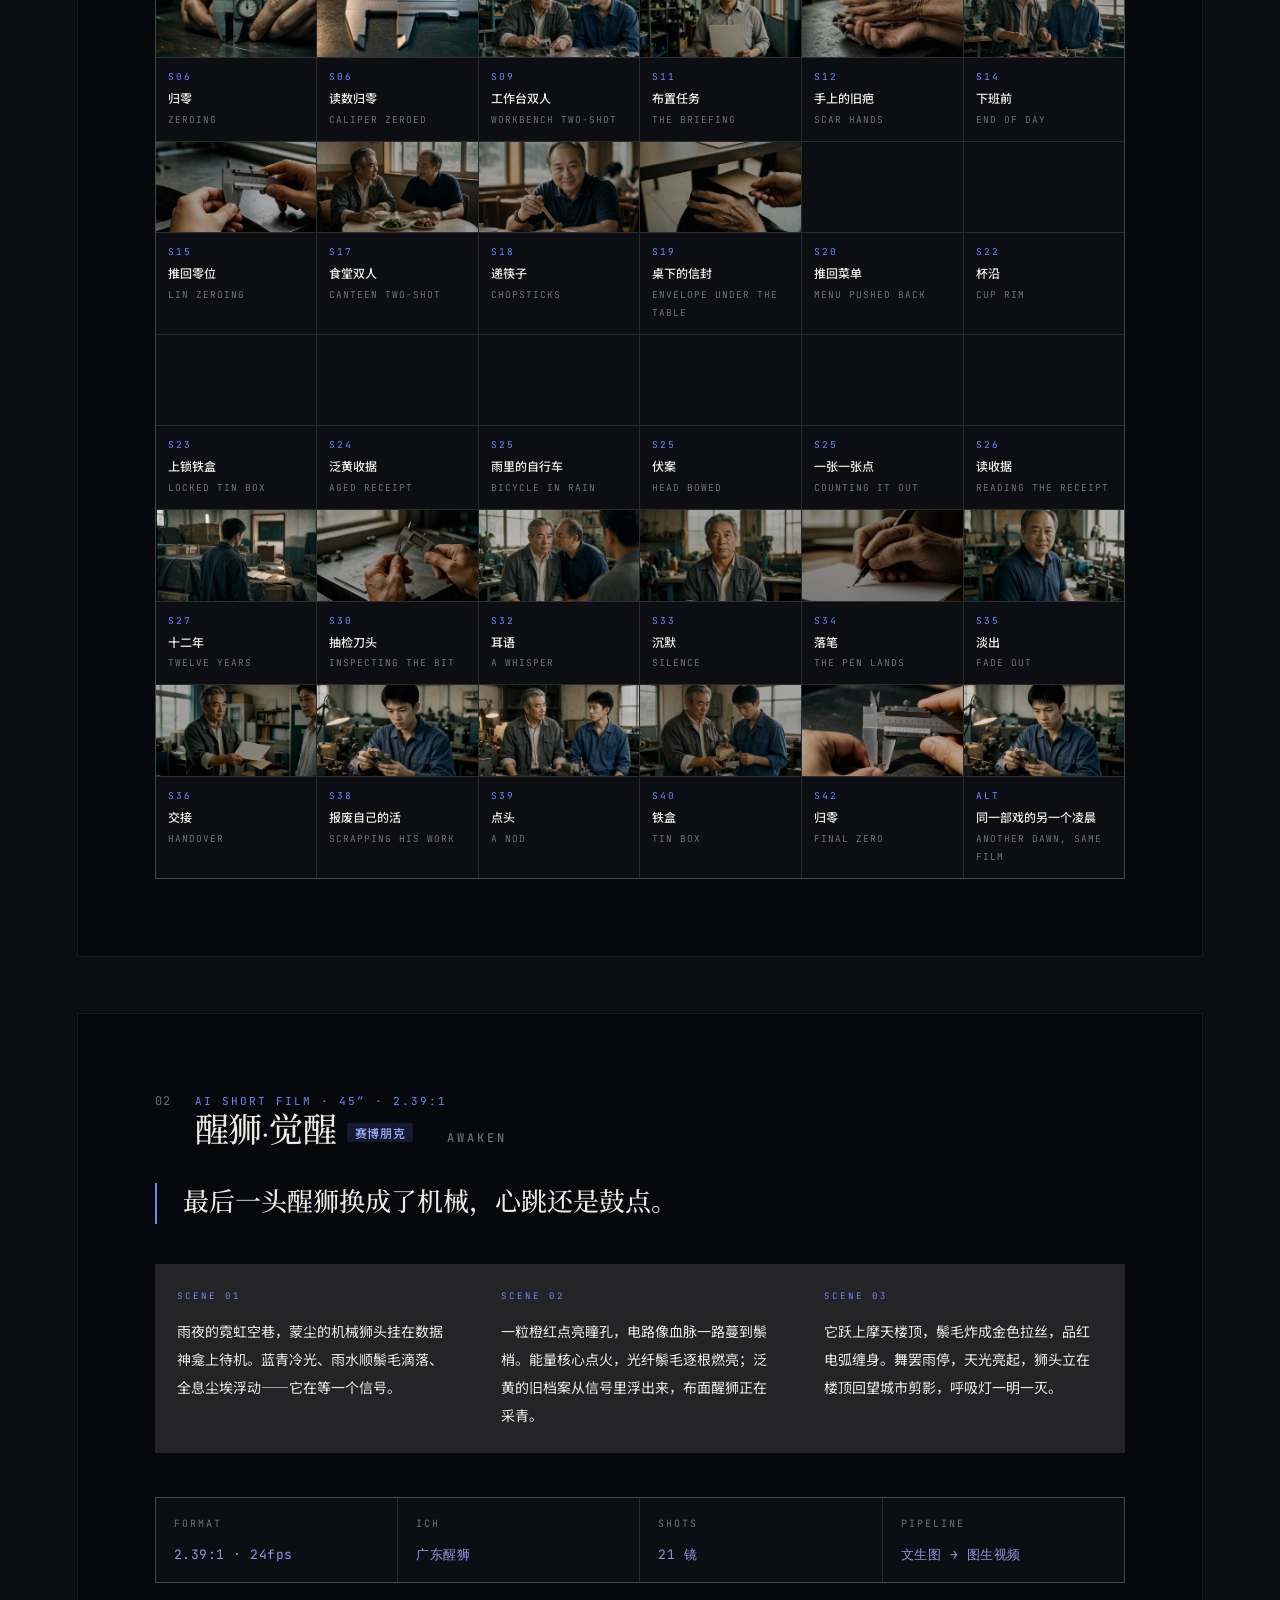
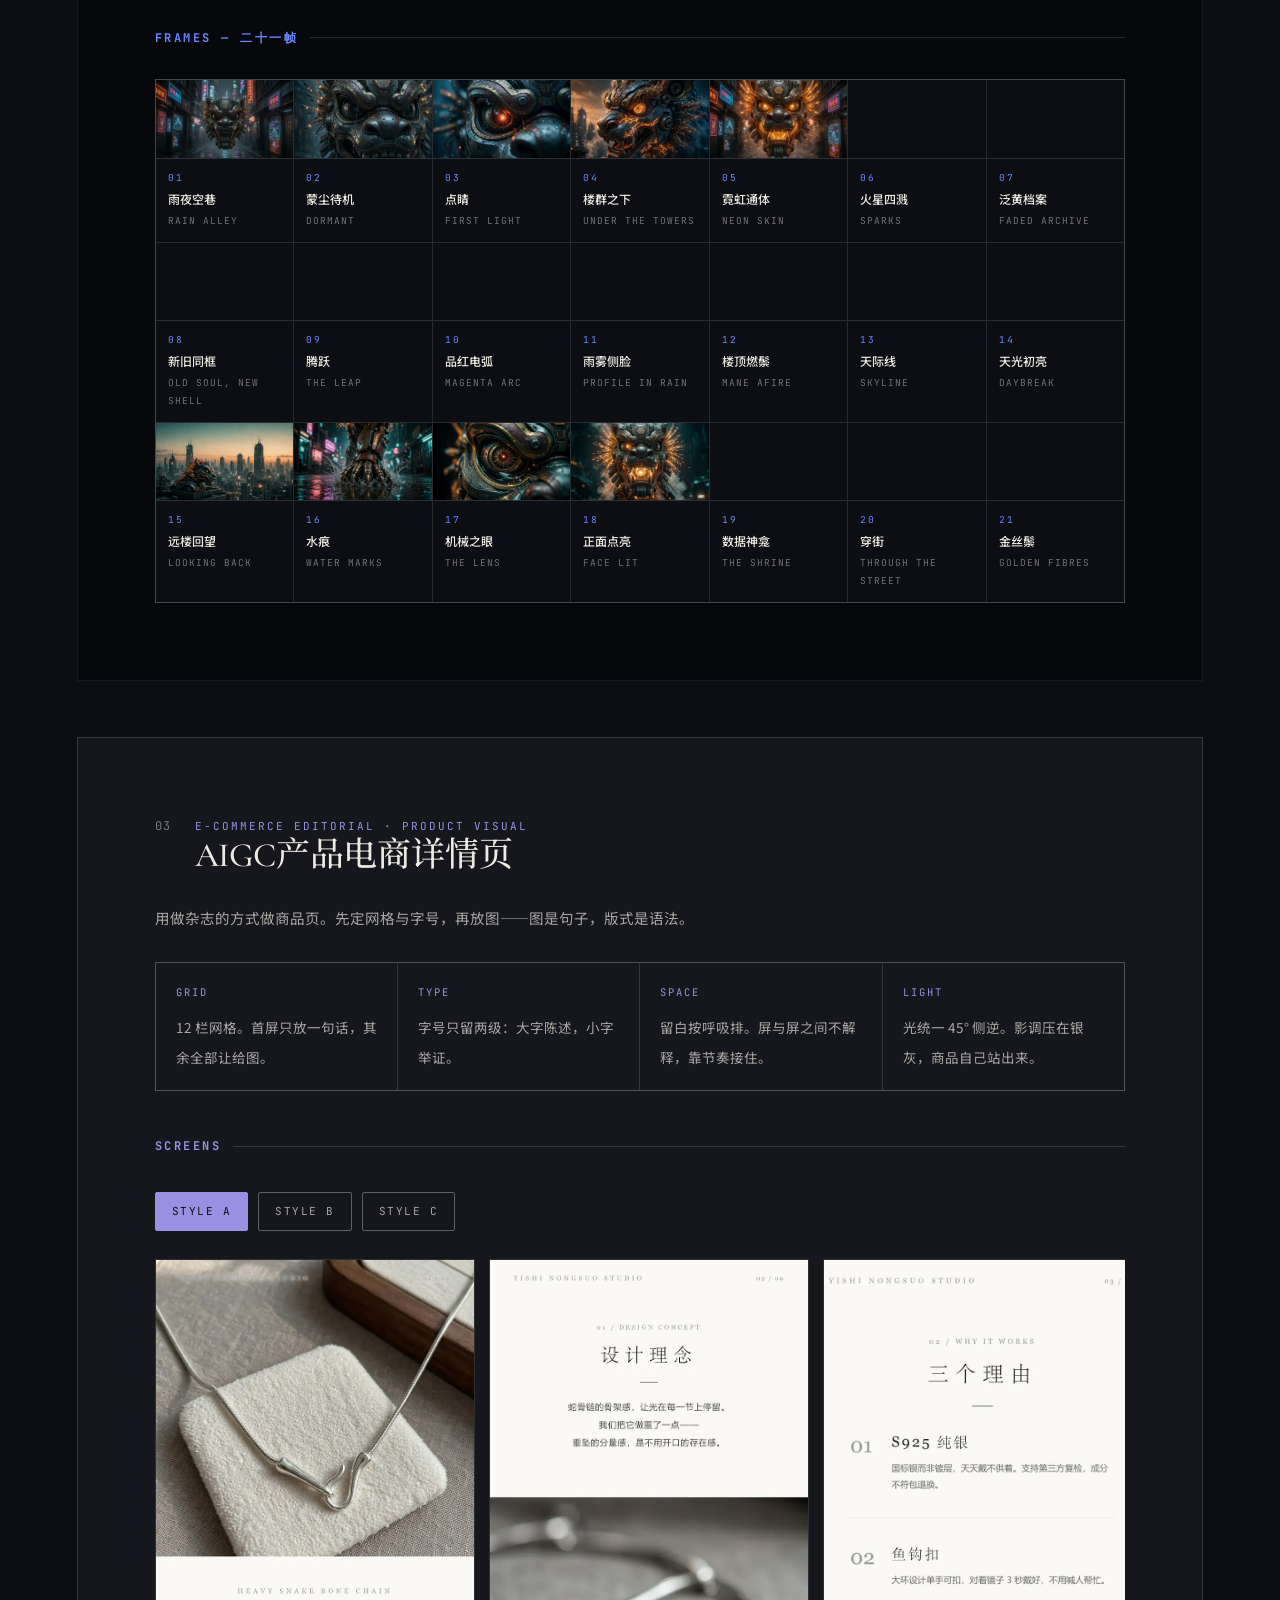
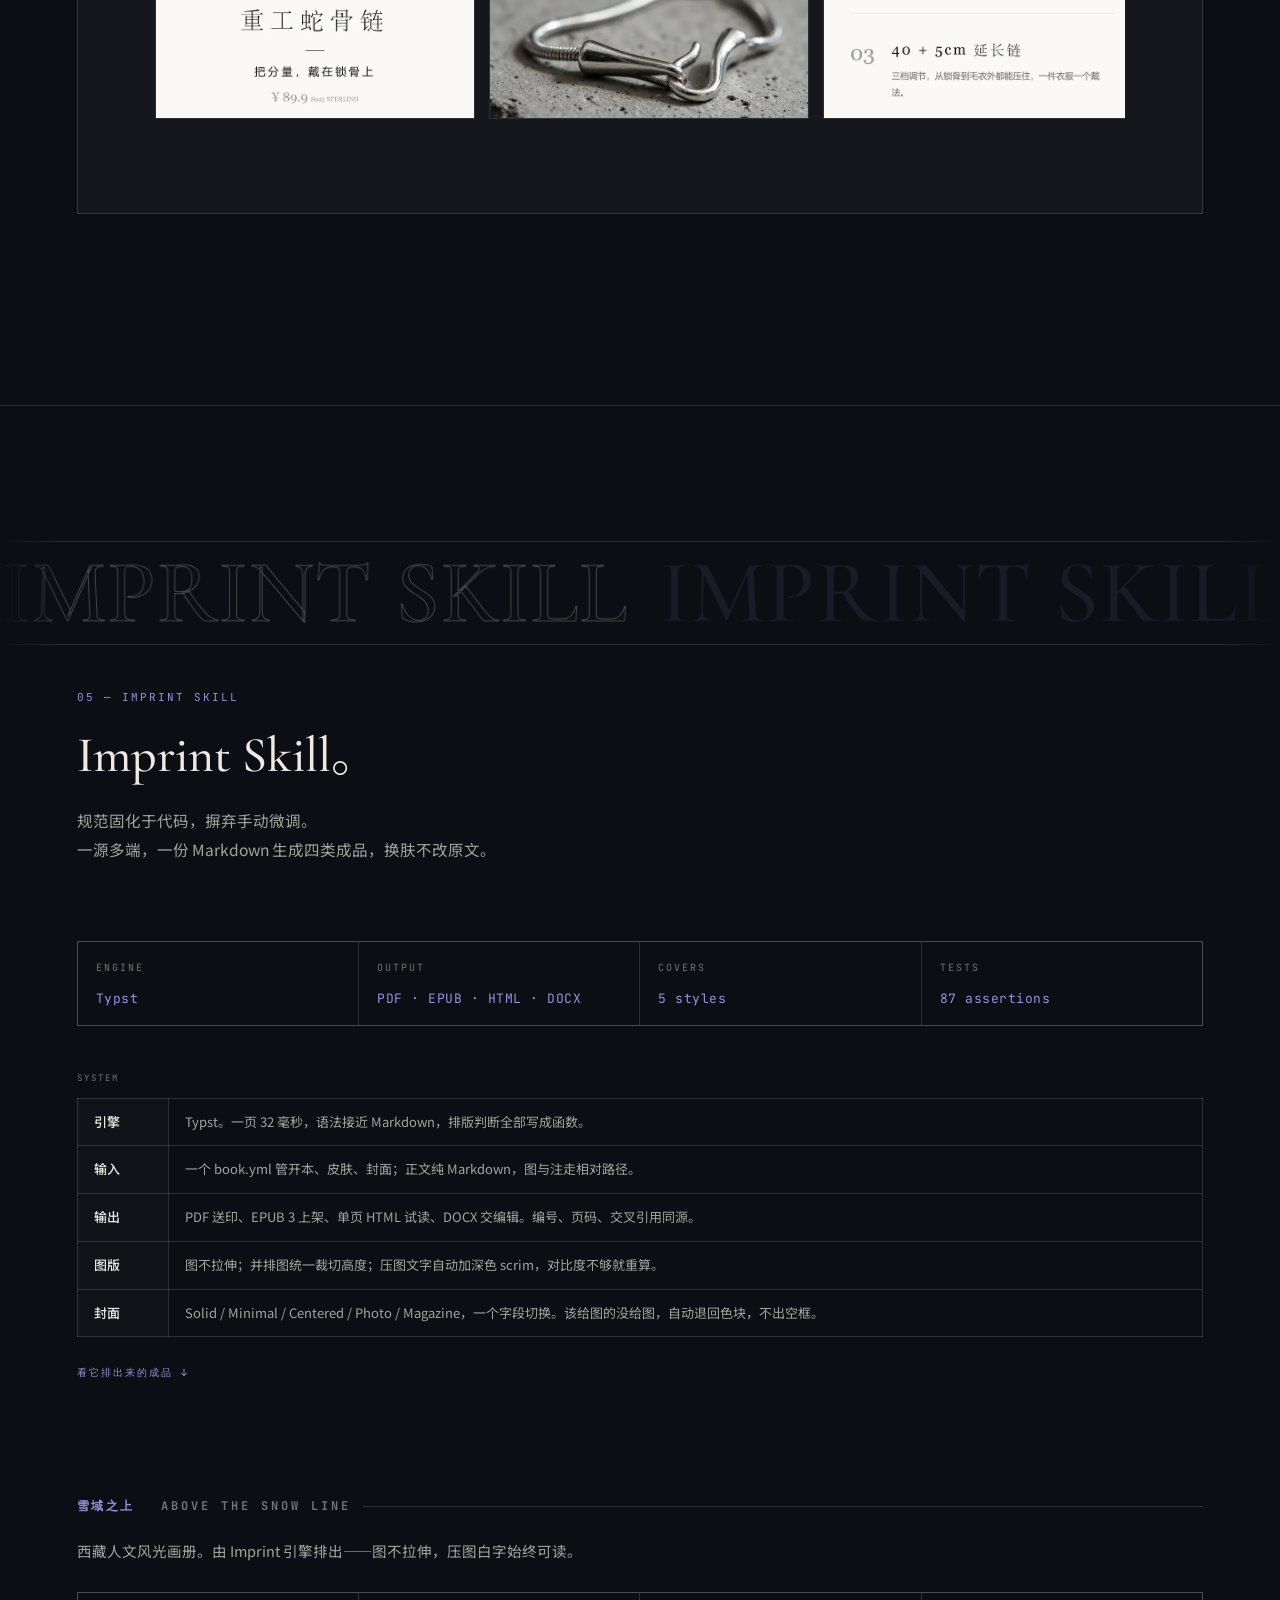
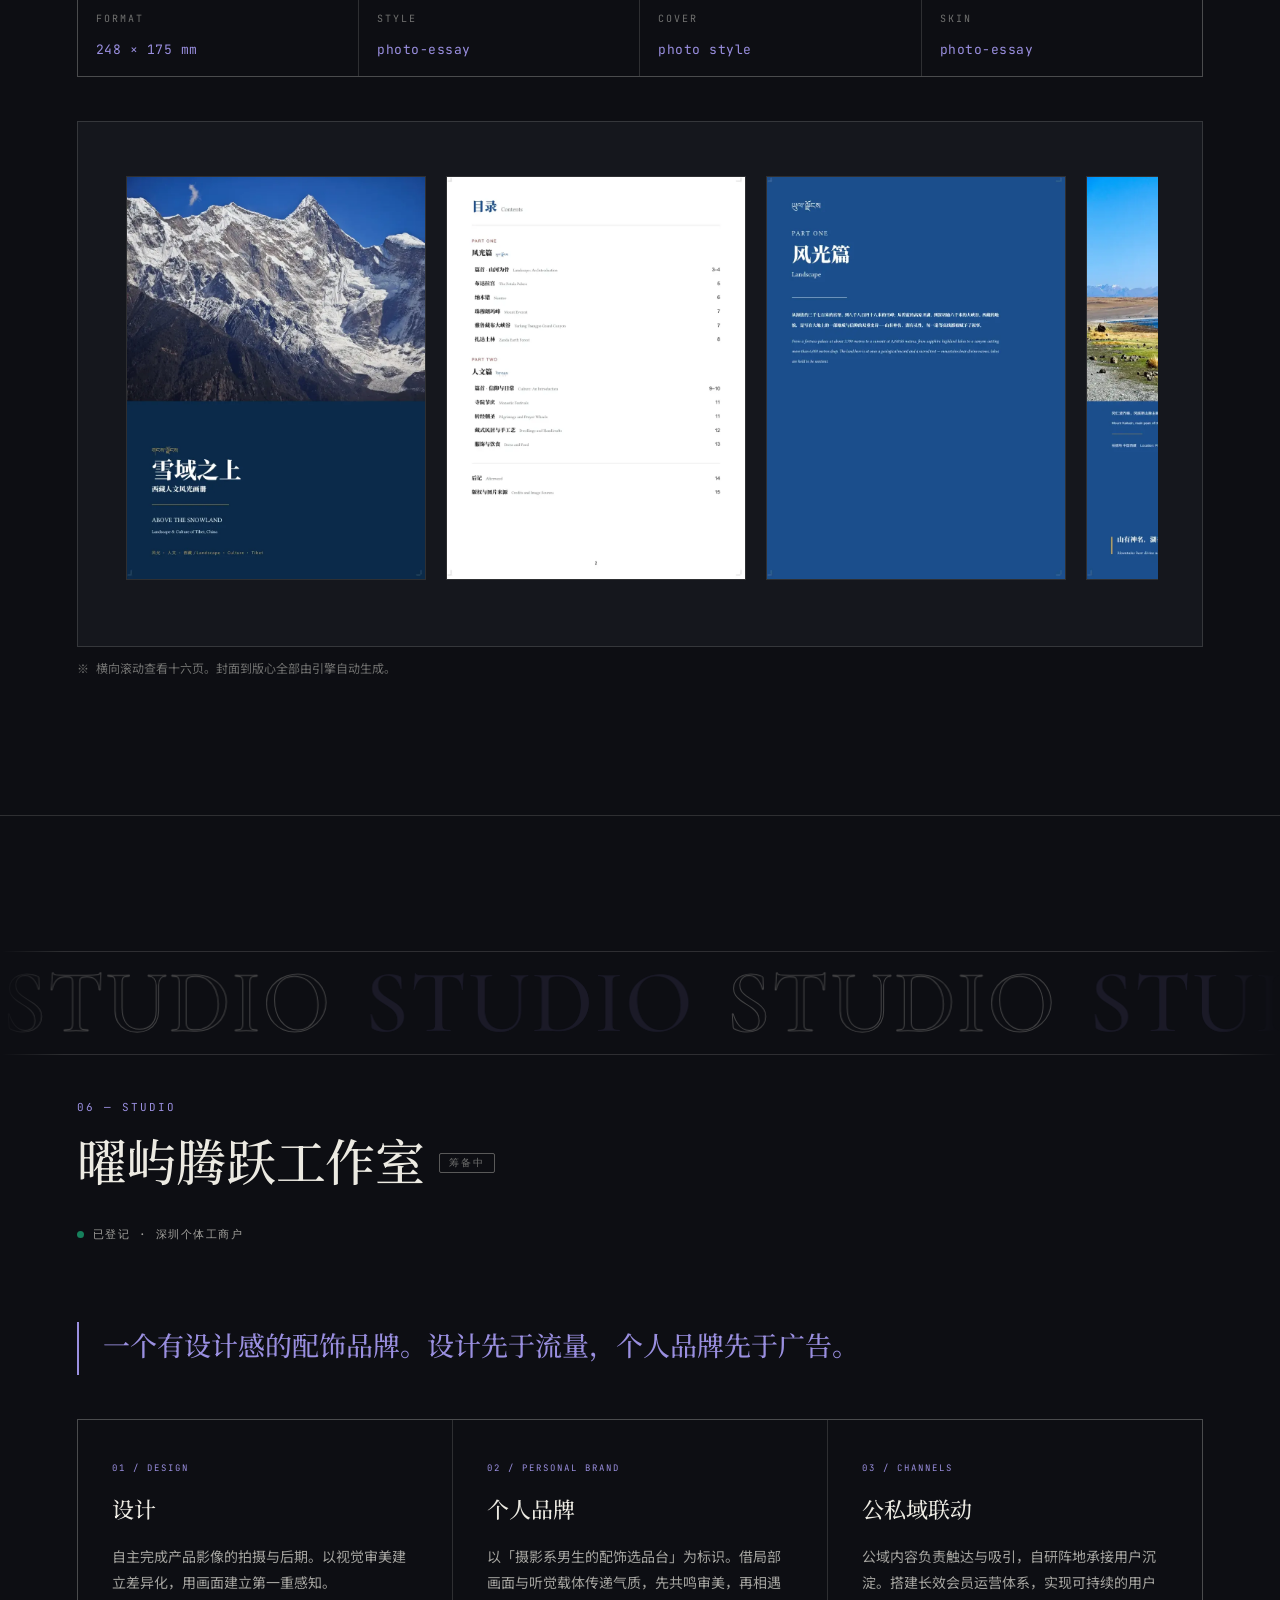
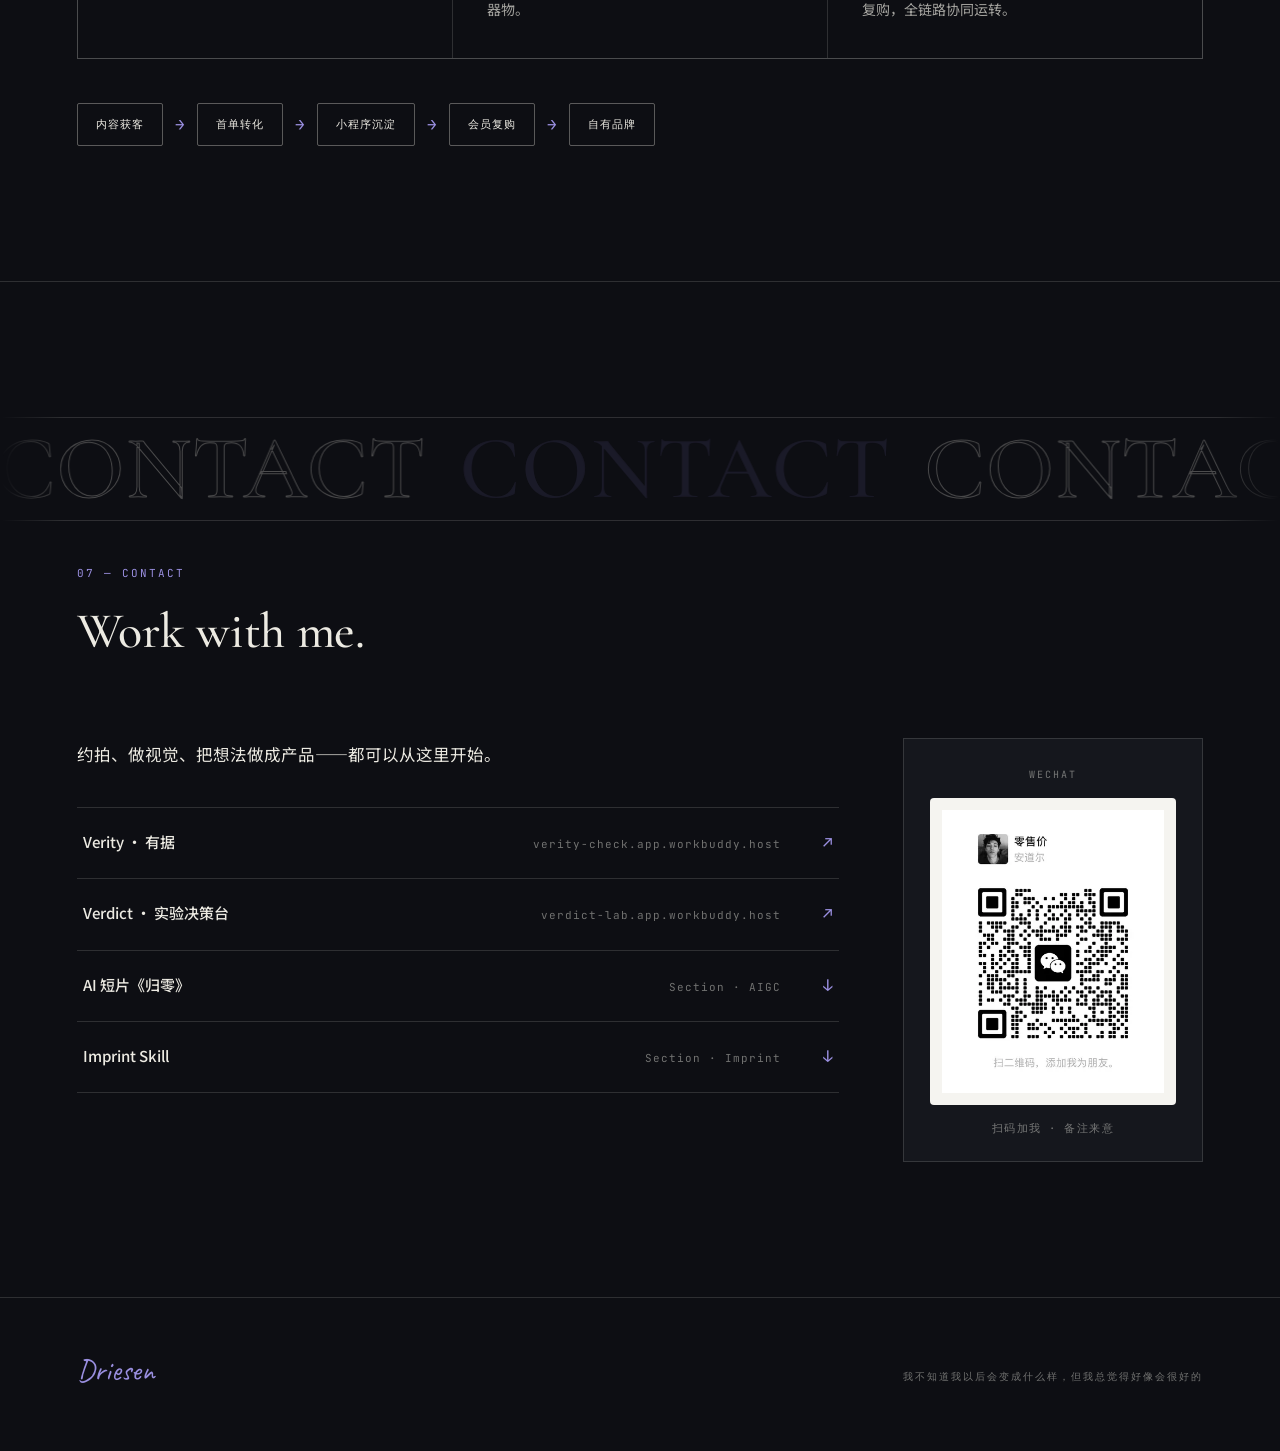
==== commit a4f98fb0: "b2: 以 v19 原版为基准，唯一改动 = 章节换色（site-color.css/js）；图片沿用压缩版；移除 motion/sizes/cf" ====
--- a/index.html
+++ b/index.html
@@ -19,7 +19,7 @@
 <!-- 改动一：章节换色（删掉这一行 + 下面那行 script 即完全回到原样） -->
 <link rel="stylesheet" href="assets/css/site-color.css?v=20261027b" />
 <!-- 改动二：章节滚动横幅（删掉这一行 + 对应 script 即完全移除） -->
-<link rel="stylesheet" href="assets/css/site-band.css?v=20261027a" />
+<link rel="stylesheet" href="assets/css/site-band.css?v=20261027b" />
 <noscript><style>
   html.gate-lock { overflow: auto !important; }
   .gate { display: none !important; }
@@ -444,6 +444,6 @@
 <script src="assets/js/data.js?v=20261026f"></script>
 <script src="assets/js/main.js?v=20261027p"></script>
 <script src="assets/js/site-color.js?v=20261027c"></script>
-<script src="assets/js/site-band.js?v=20261027a"></script>
+<script src="assets/js/site-band.js?v=20261027b"></script>
 </body>
 </html>
--- a/assets/css/site-band.css
+++ b/assets/css/site-band.css
@@ -1,9 +1,14 @@
 /* ============================================================
    site-band.css — 章节滚动横幅（描边巨字）
    ------------------------------------------------------------
-   每个 .section 开头一条横贯视口的字带，无限左移。
+   每个 .section 开头一条横贯视口的字带，无限左移 + 缓慢呼吸。
    文字取自该章节的 .eyebrow（"01 — ABOUT" → "ABOUT"），
    也可以在 <section data-band="CUSTOM TEXT"> 上自己指定。
+
+   为什么位移交给 JS 而不是 CSS animation：
+   「呼吸感」要的是速度起伏（快一点、慢一点），CSS 只能恒速。
+   JS 逐帧按正弦速度推进，同时把 --bh（0..1 的呼吸相位）写给 CSS，
+   明暗和微缩放跟着一起起伏。离屏整条暂停，不白耗电。
 
    独立性：不依赖 main.js / motion.css / site-color.js。
    删掉这个文件和 index.html 里两行引用即可完全移除。
@@ -27,8 +32,10 @@
   display: flex;
   width: max-content;
   height: 100%;
-  /* JS 按「恒速 62px/s」算出时长写进 --dur；改宽度时不会突然变快变慢 */
-  animation: band-run var(--dur, 46s) linear infinite;
+  transform-origin: center;
+  will-change: transform, opacity;
+  /* --bh 由 JS 每帧写入：0 = 呼尽，1 = 吸满 */
+  opacity: calc(.74 + .26 * var(--bh, 1));
 }
 
 .band-run {
@@ -54,13 +61,11 @@
 .band-run span:nth-child(even) {
   color: color-mix(in srgb, var(--accent) 15%, transparent);
   -webkit-text-stroke: 0;
+  /* 实心那半跟描边错开相位：描边最亮的时刻，实心最淡 */
+  opacity: calc(.58 + .42 * (1 - var(--bh, 1)));
 }
 
-@keyframes band-run {
-  to { transform: translate3d(-50%, 0, 0); }
+/* 不能动的时候：停在呼吸的中点，位置由 JS 定在 0 */
+@media (prefers-reduced-motion: reduce) {
+  .band-track { opacity: .9; }
 }
-
-/* 离屏时由 JS 设 animationPlayState=paused，这里只管「不动就彻底不动」 */
-@media (prefers-reduced-motion: reduce) {
-  .band-track { animation: none; }
-}
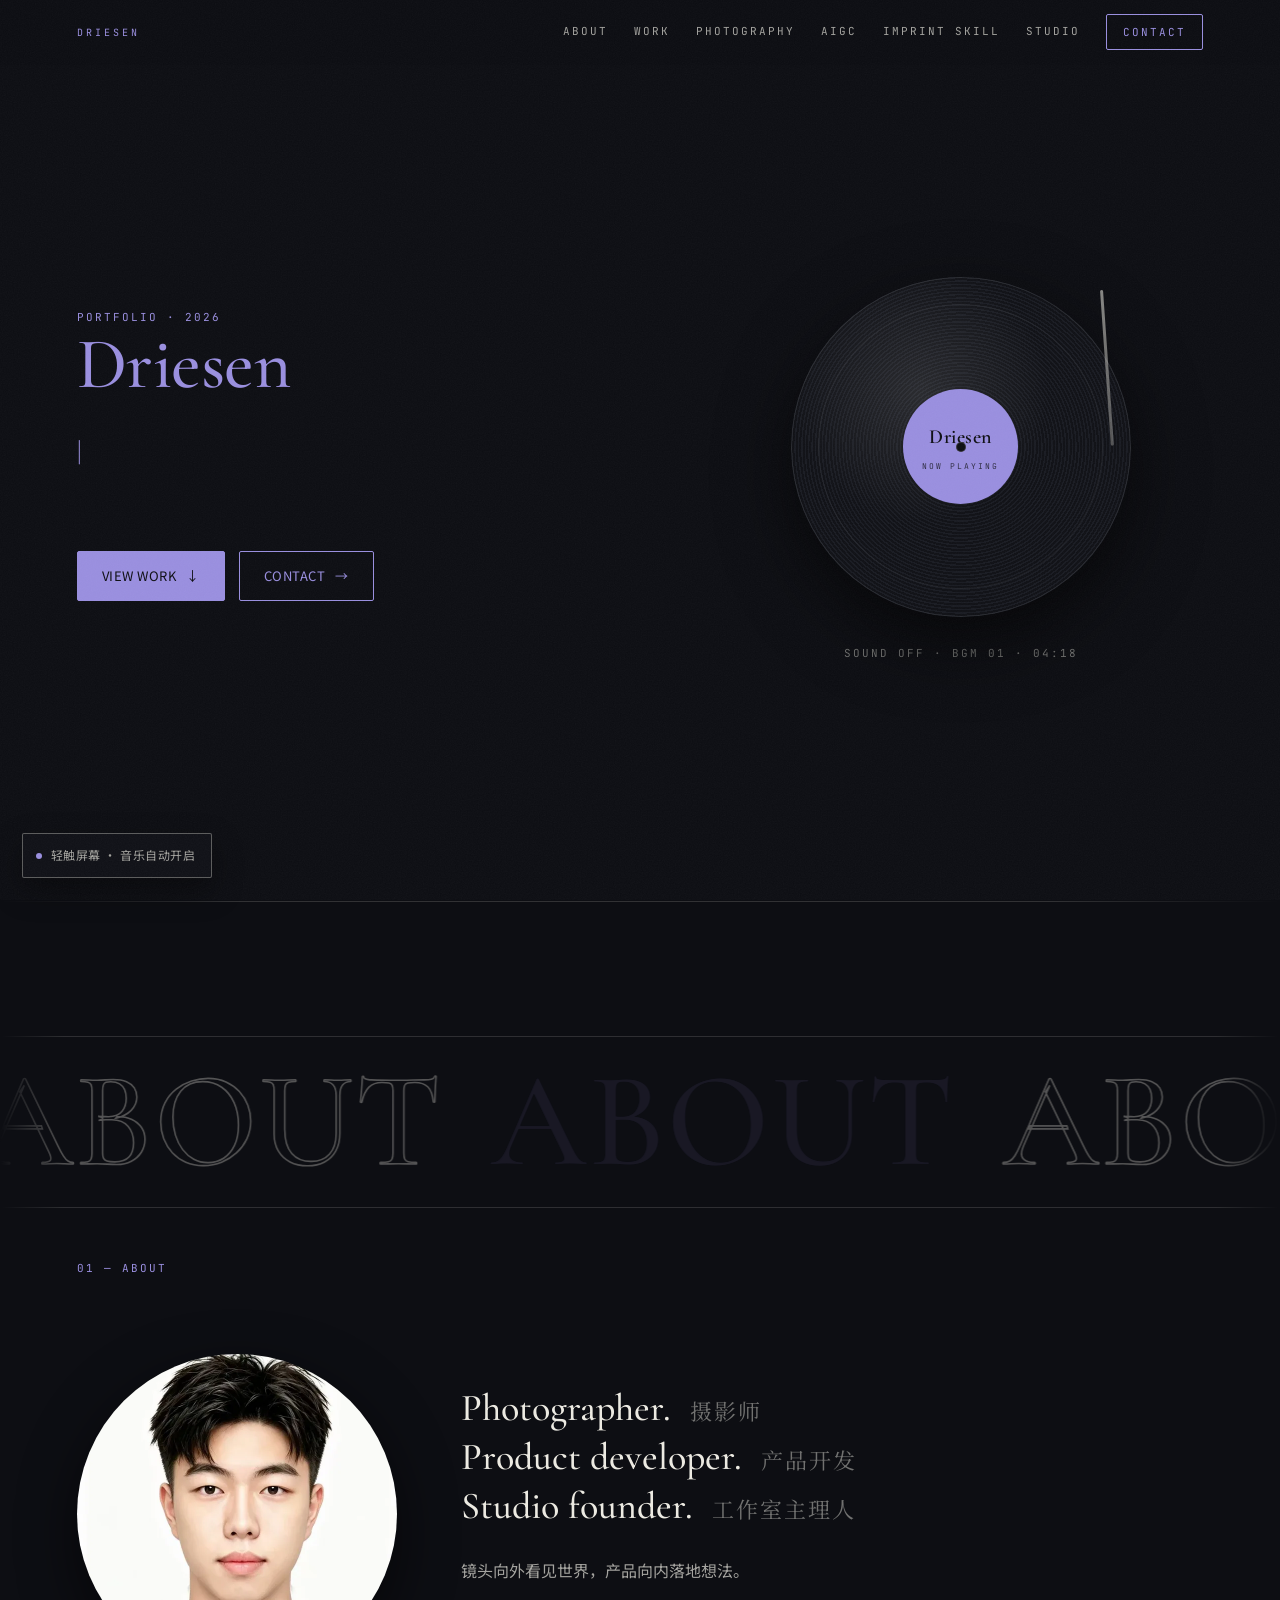
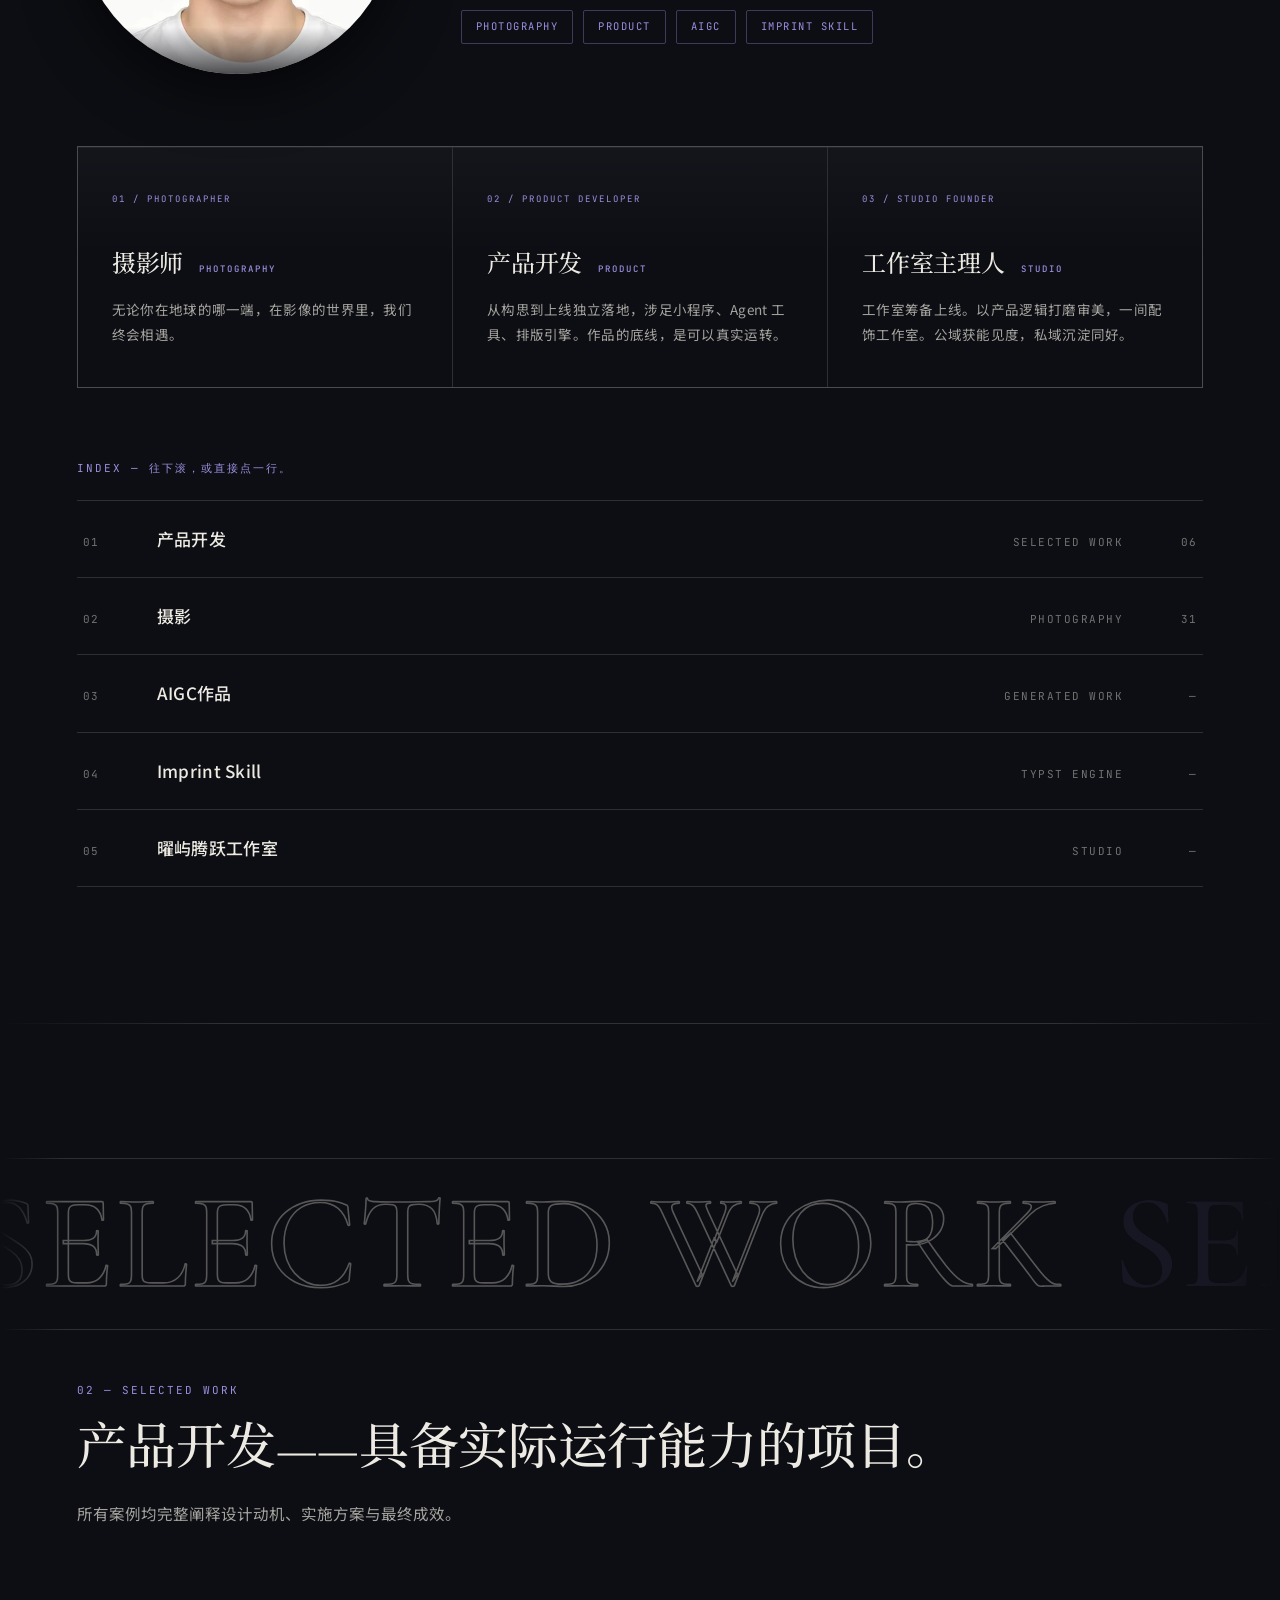
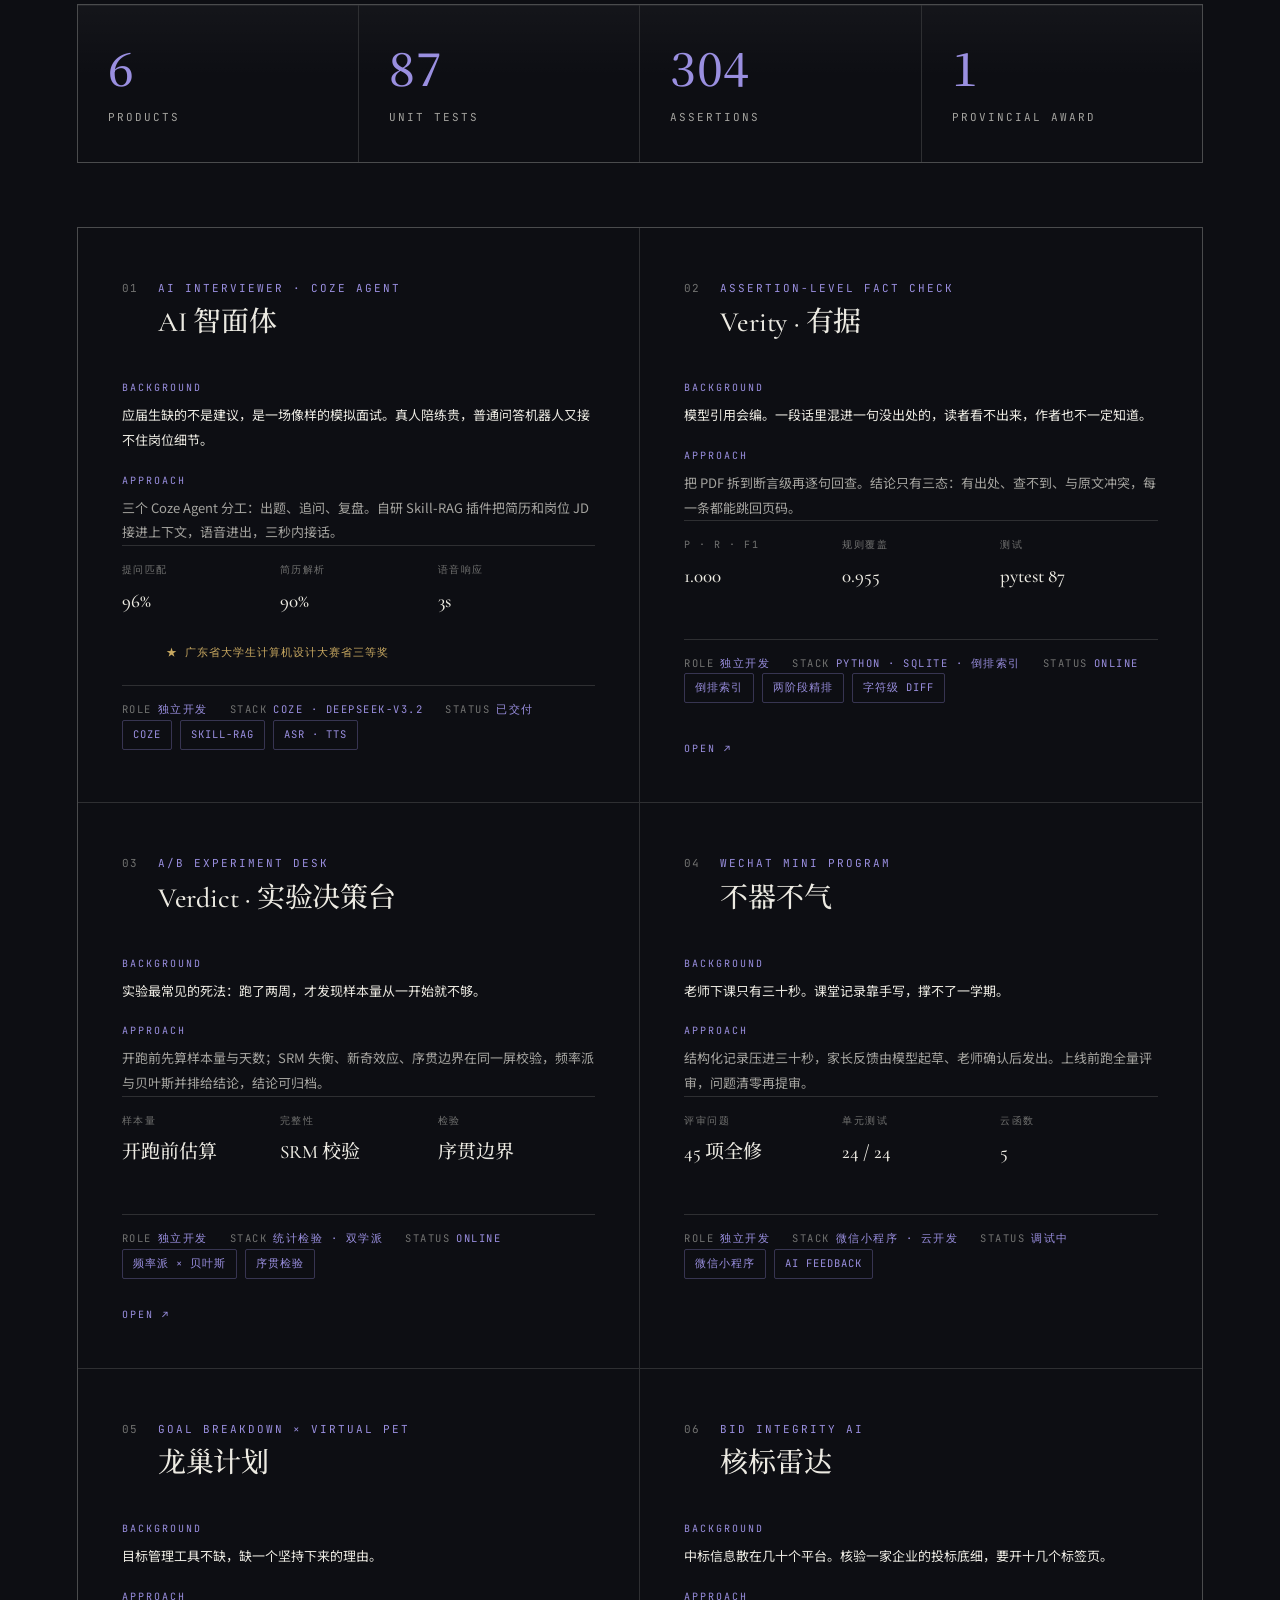
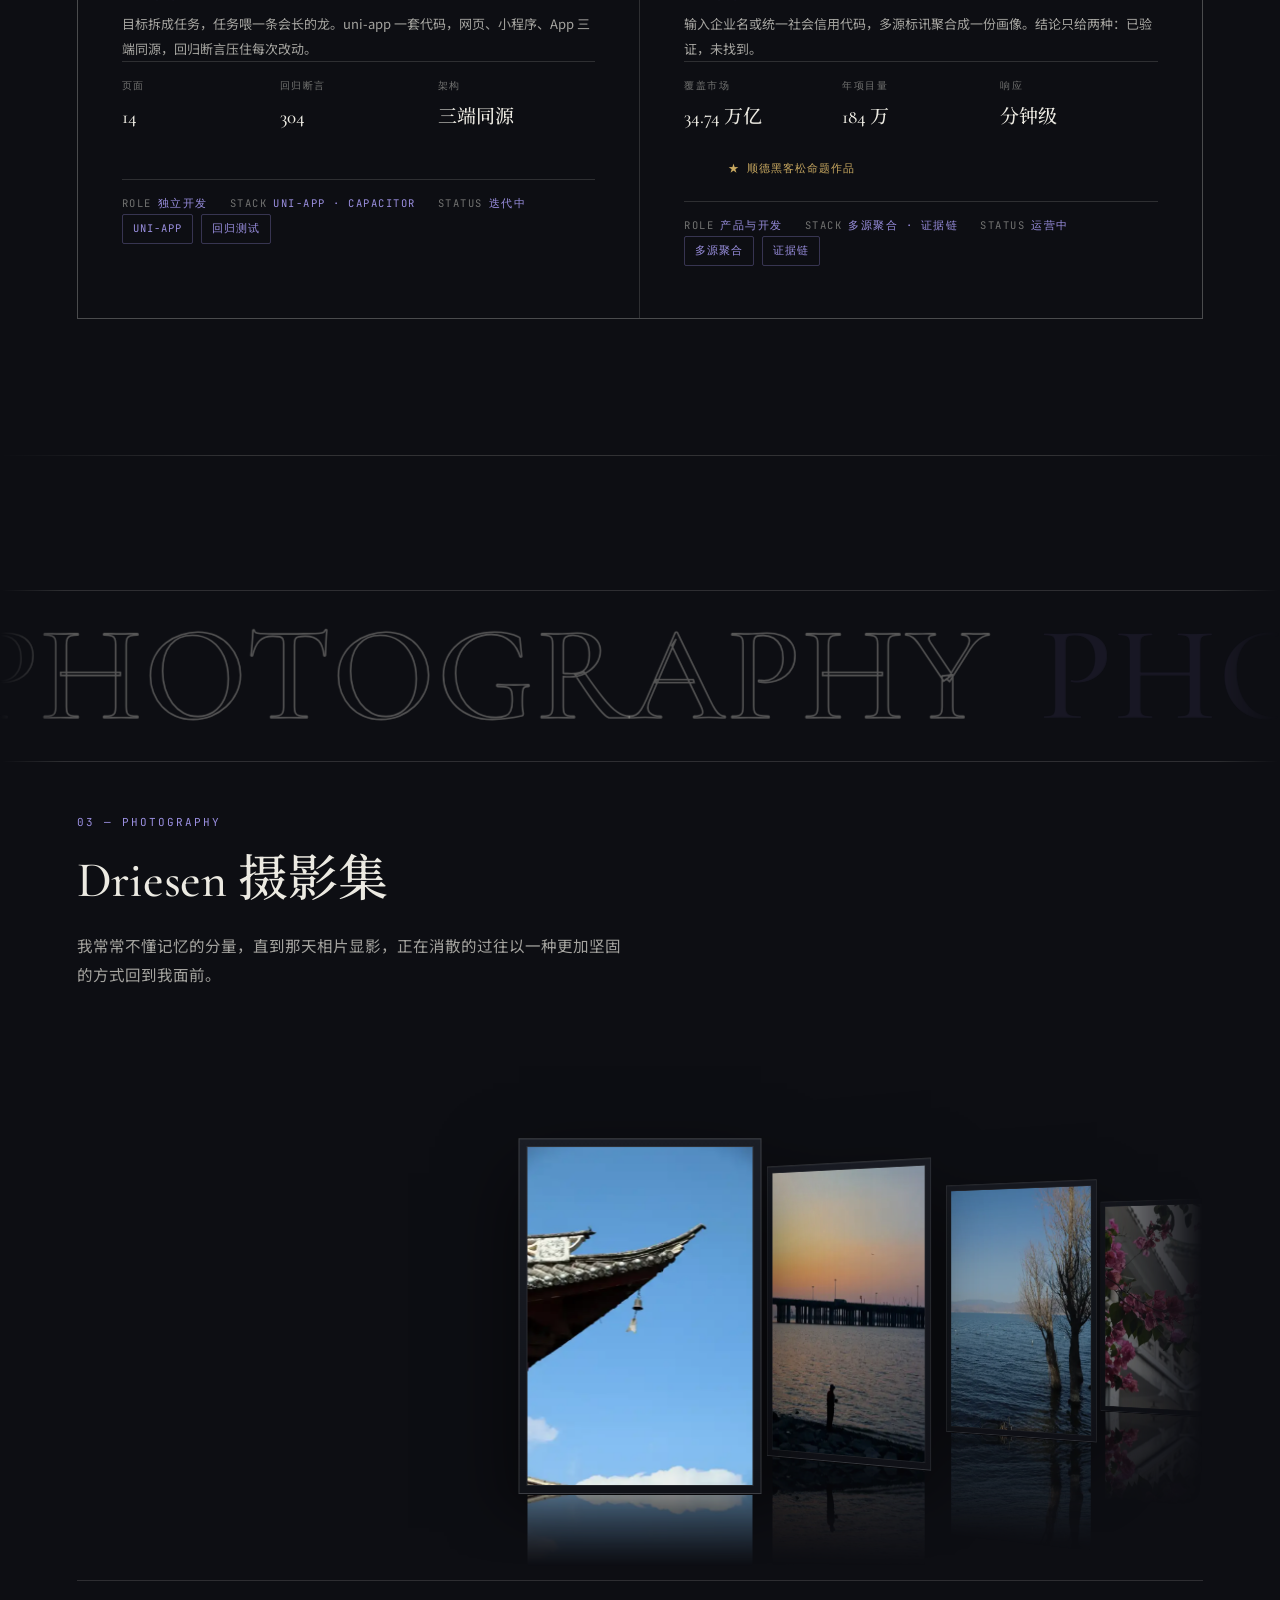
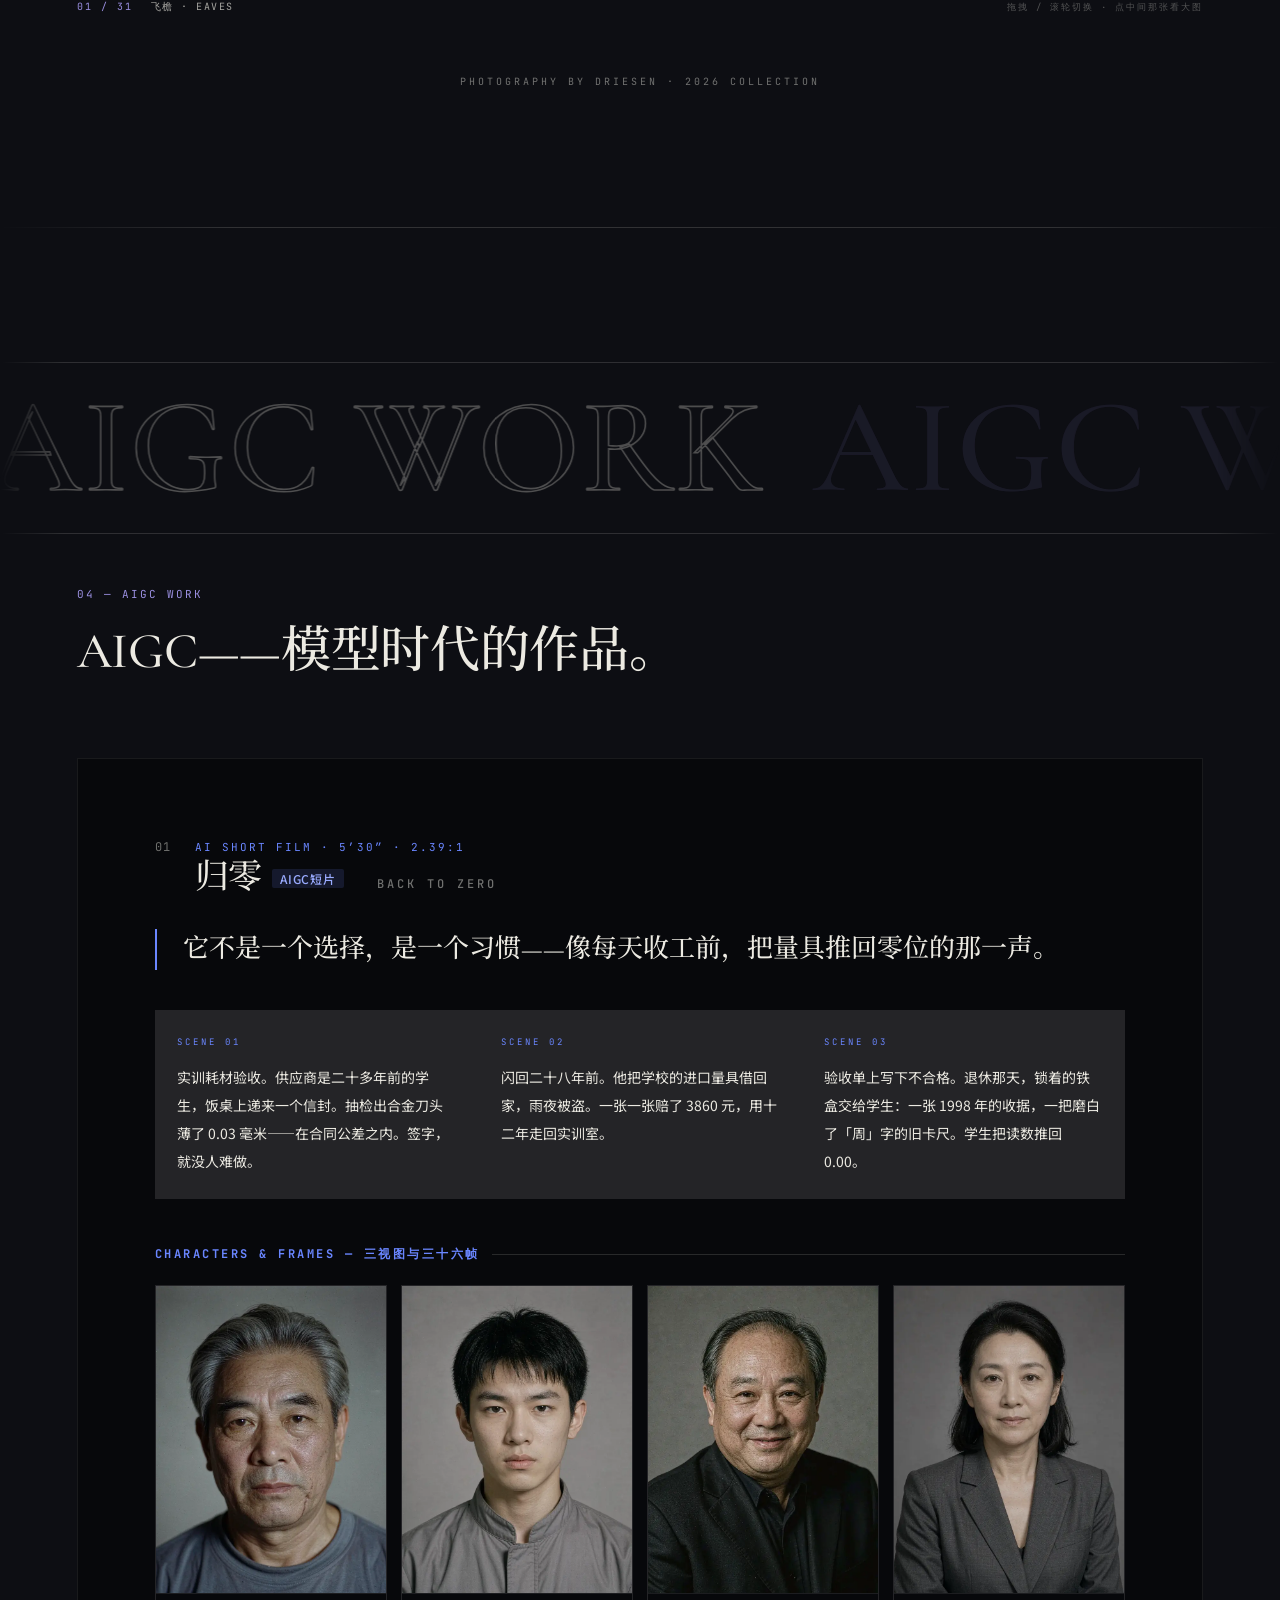
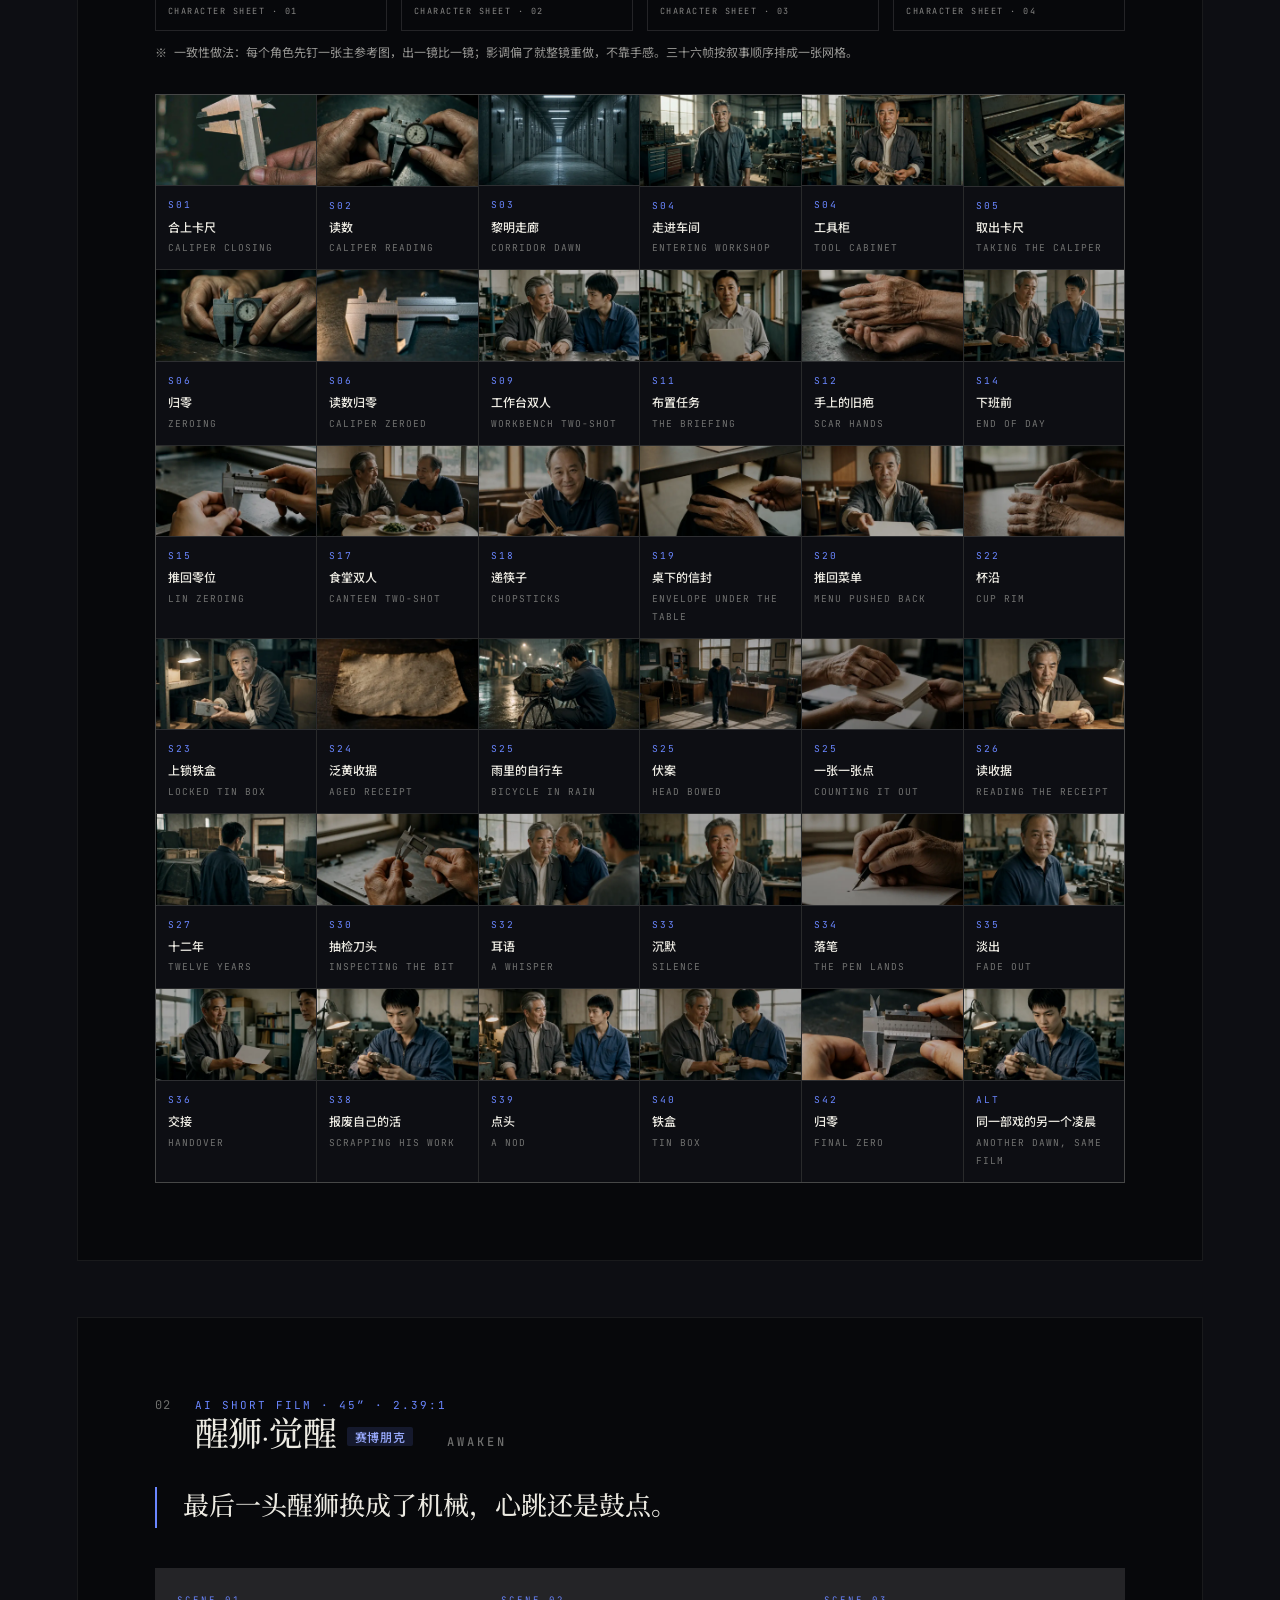
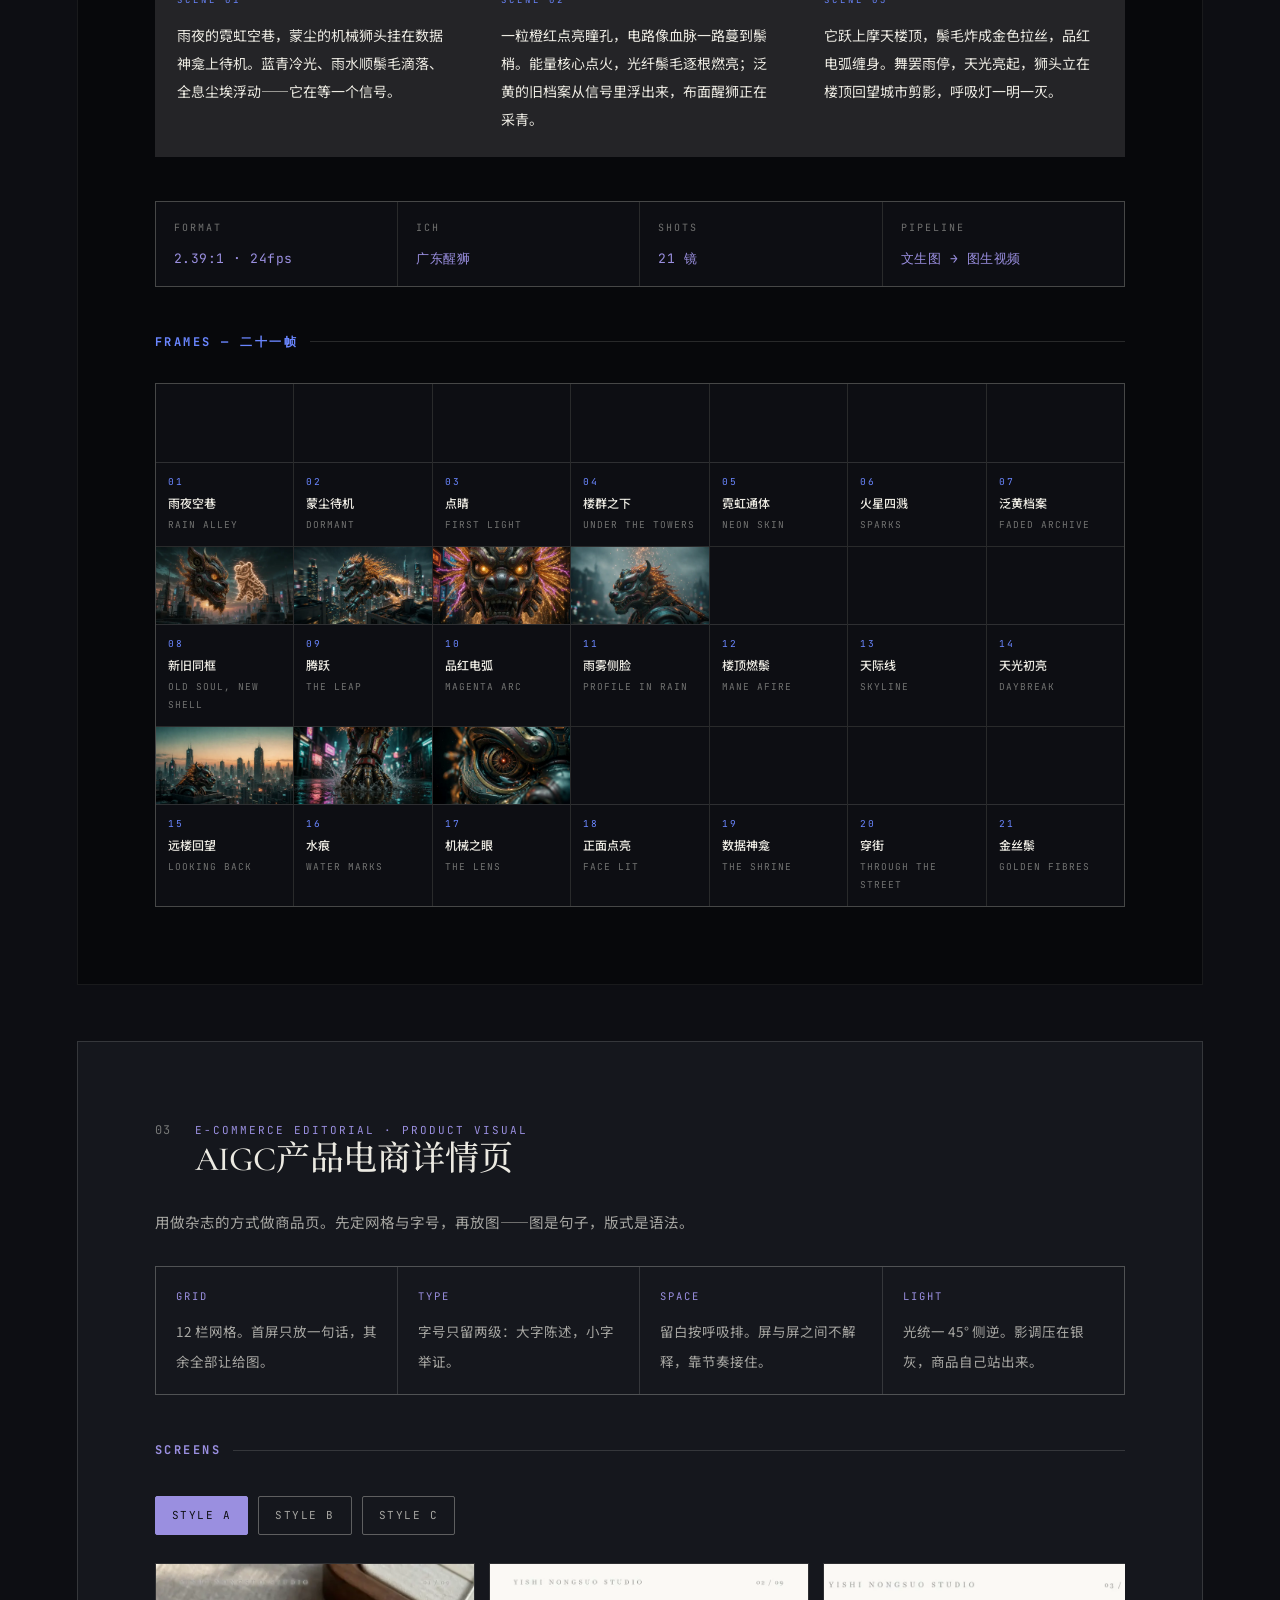
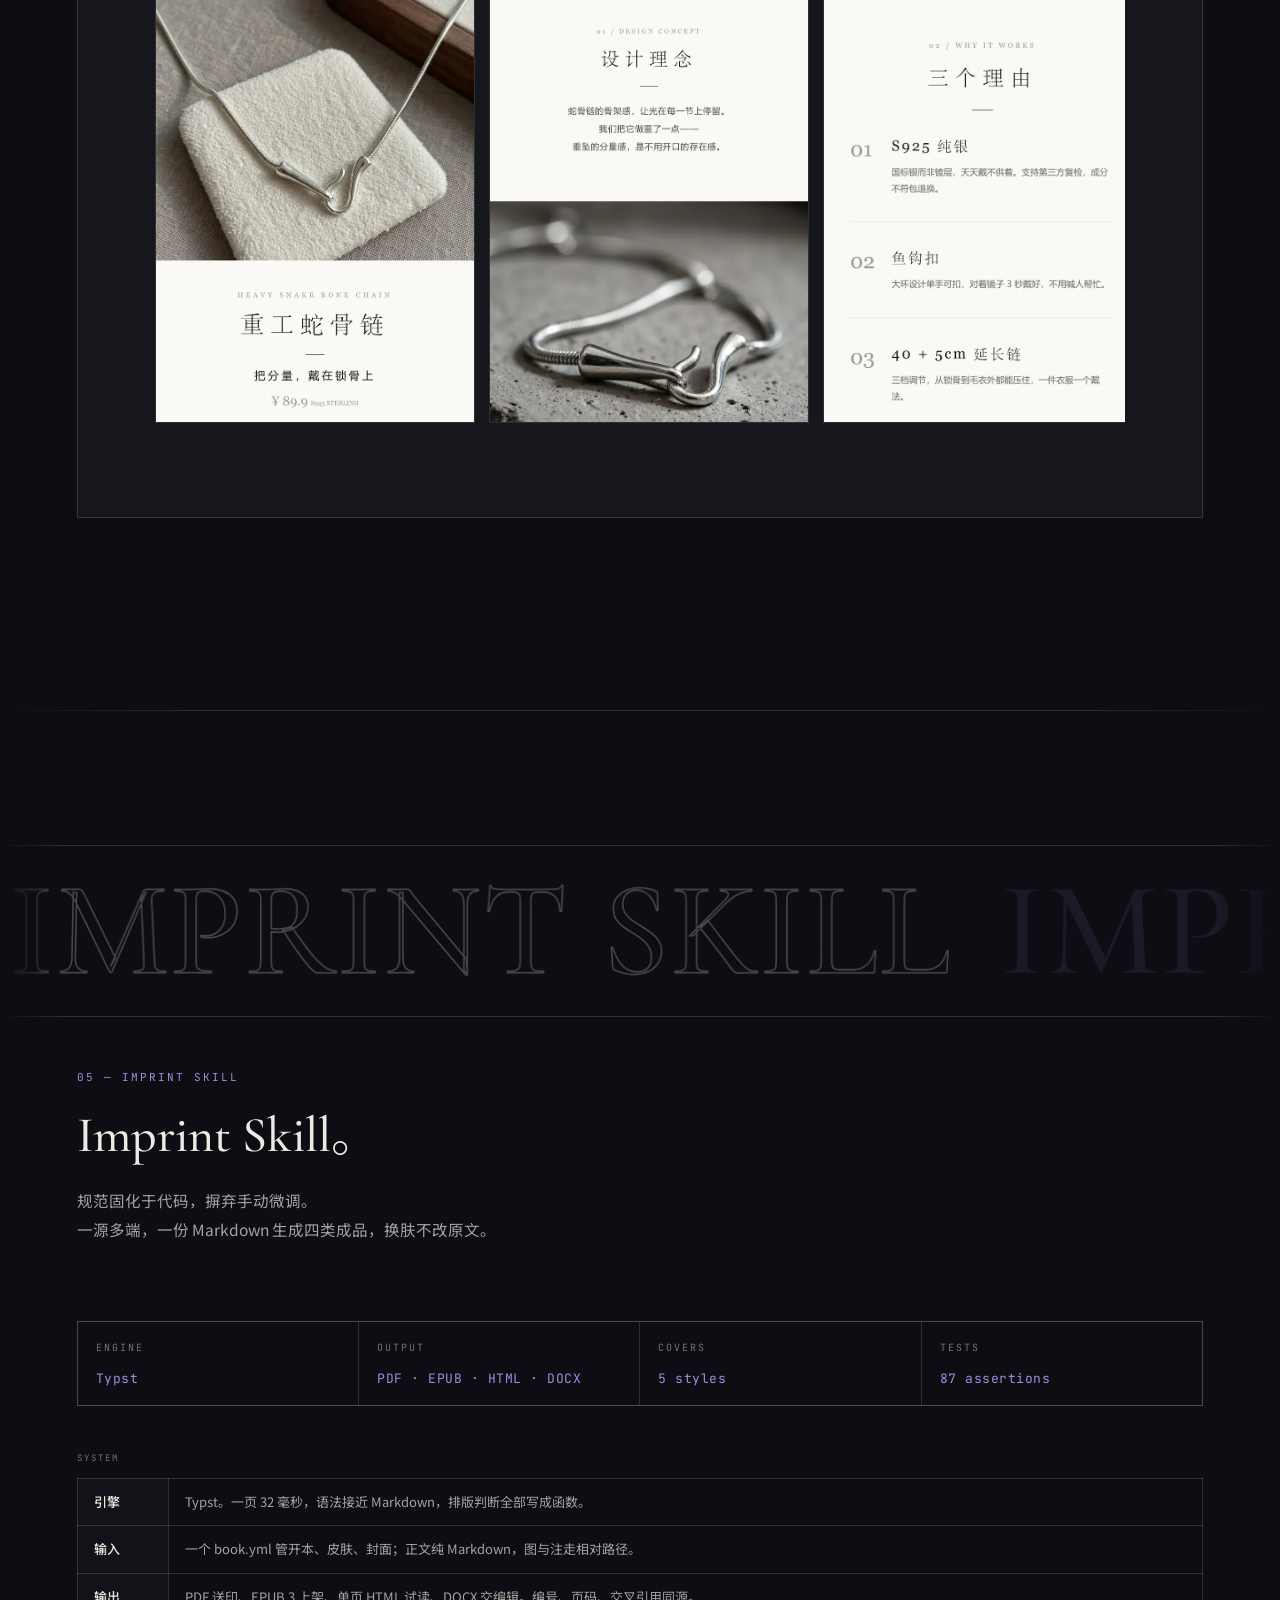
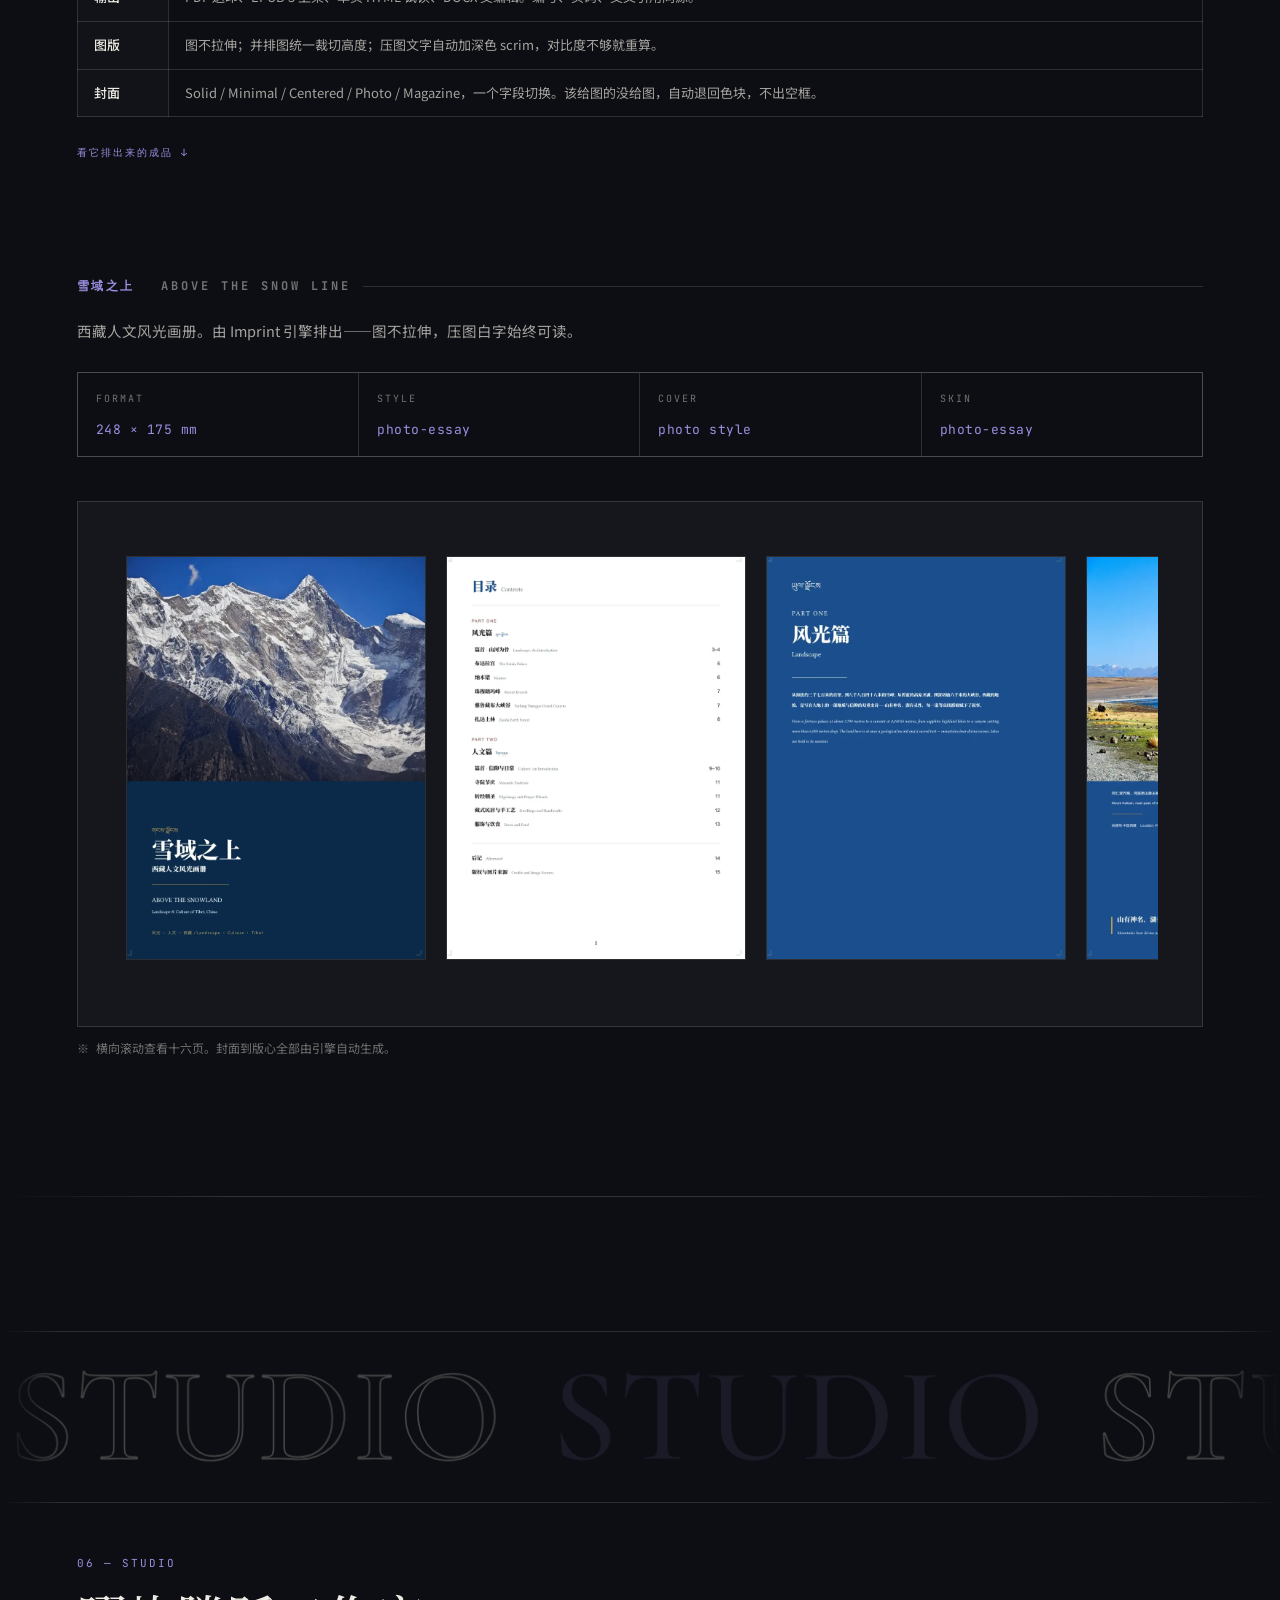
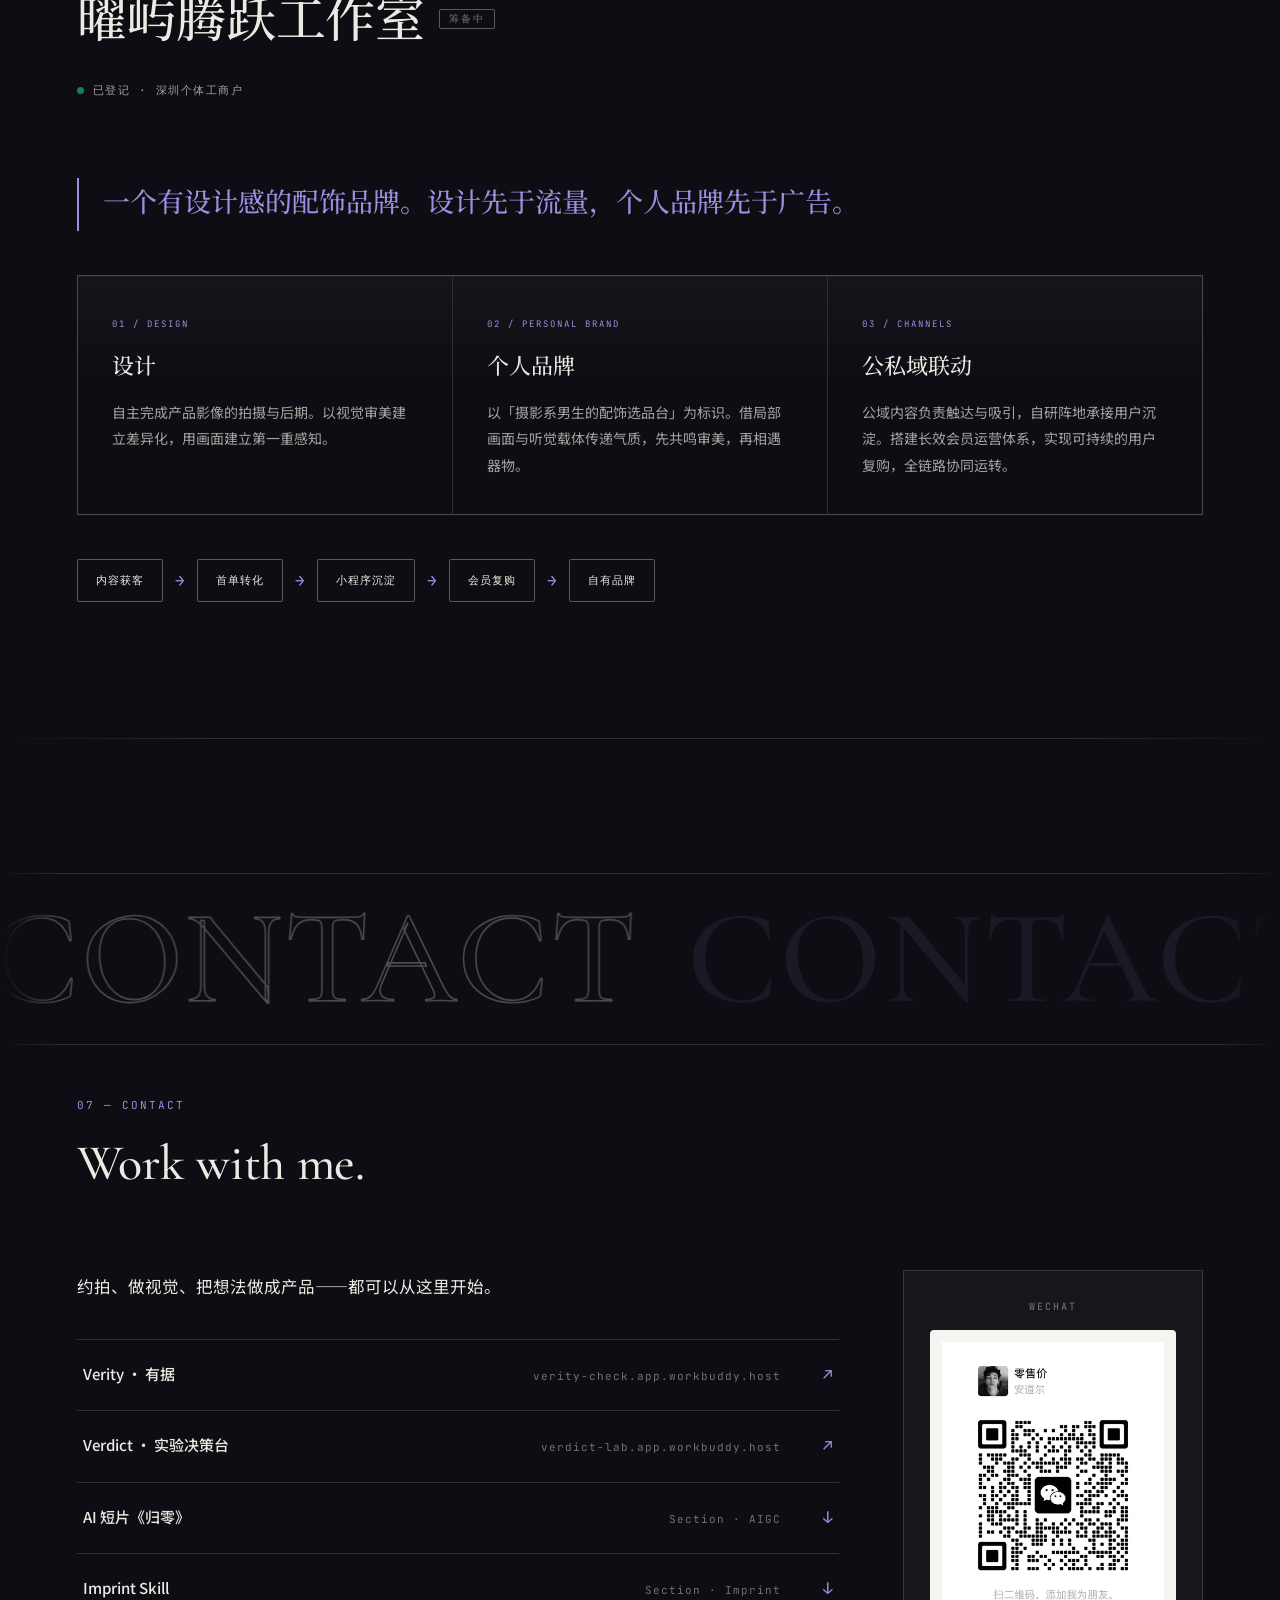
==== commit cc476e94: "b2: 以 v19 原版为基准，唯一改动 = 章节换色（site-color.css/js）；图片沿用压缩版；移除 motion/sizes/cf" ====
--- a/index.html
+++ b/index.html
@@ -19,7 +19,9 @@
 <!-- 改动一：章节换色（删掉这一行 + 下面那行 script 即完全回到原样） -->
 <link rel="stylesheet" href="assets/css/site-color.css?v=20261027b" />
 <!-- 改动二：章节滚动横幅（删掉这一行 + 对应 script 即完全移除） -->
-<link rel="stylesheet" href="assets/css/site-band.css?v=20261027b" />
+<link rel="stylesheet" href="assets/css/site-band.css?v=20261027c" />
+<!-- 改动三：质感层（颗粒 / 细描边 / 面板高光；删掉这一行即完全复原） -->
+<link rel="stylesheet" href="assets/css/site-texture.css?v=20261027a" />
 <noscript><style>
   html.gate-lock { overflow: auto !important; }
   .gate { display: none !important; }
@@ -442,8 +444,8 @@
 </div>
 
 <script src="assets/js/data.js?v=20261026f"></script>
-<script src="assets/js/main.js?v=20261027p"></script>
+<script src="assets/js/main.js?v=20261027r"></script>
 <script src="assets/js/site-color.js?v=20261027c"></script>
-<script src="assets/js/site-band.js?v=20261027b"></script>
+<script src="assets/js/site-band.js?v=20261027c"></script>
 </body>
 </html>
--- a/assets/css/site-band.css
+++ b/assets/css/site-band.css
@@ -17,8 +17,8 @@
 .band {
   position: relative;
   overflow: hidden;
-  height: clamp(56px, 8.2vw, 104px);
-  margin-bottom: 44px;
+  height: clamp(74px, 14vw, 172px);
+  margin-bottom: 52px;
   /* 从容器里挣脱出来，横贯整个视口 —— 像一块章节隔断 */
   margin-inline: calc(50% - 50vw);
   border-top: 1px solid var(--line);
@@ -47,14 +47,14 @@
 .band-run span {
   font-family: var(--font-display);
   font-weight: 500;
-  font-size: clamp(38px, 7vw, 92px);
+  font-size: clamp(52px, 10.5vw, 140px);
   line-height: 1;
   letter-spacing: .012em;
   text-transform: uppercase;
   white-space: nowrap;
   padding-right: .36em;
   color: transparent;
-  -webkit-text-stroke: 1px var(--line-strong);
+  -webkit-text-stroke: clamp(1px, .13vw, 1.6px) var(--line-strong);
 }
 
 /* 奇偶交替：描边 / 极淡实心。带子跟着章节换色，实心那半会沾上当前强调色 */
--- a/assets/css/site-texture.css
+++ b/assets/css/site-texture.css
@@ -0,0 +1,58 @@
+/* ============================================================
+   site-texture.css — 质感层（只加材质，不动版式）
+   ------------------------------------------------------------
+   三件事，都很轻：
+   1. 全屏极淡胶片颗粒 —— 暗底上一铺，画面立刻从「纯色块」变成「有颗粒的胶片」
+   2. 图片统一 1px 细描边 —— 边缘不再糊在背景里
+   3. 卡片/面板顶部一道微光 —— 不是发光特效，只是让平面有一点厚度
+
+   全部是 CSS 伪元素和阴影，不新增 DOM，删掉本文件即完全复原。
+   ============================================================ */
+
+/* ---------- 1. 胶片颗粒 ---------- */
+/* fixed 层，不随滚动位移，所以滚动时不需要重绘；pointer-events 关掉不挡点击。
+   颗粒用纯白噪点 + 极低透明度叠加：比 mix-blend-mode 省一层合成，移动端不卡 */
+body::after {
+  content: "";
+  position: fixed;
+  inset: 0;
+  z-index: 3000;
+  pointer-events: none;
+  opacity: .042;
+  background-image: url("[data-uri]");
+  background-size: 180px 180px;
+}
+
+/* ---------- 2. 图片细描边 ---------- */
+/* 用外阴影而不是 border：不占布局，不会把图片挤出容器 */
+.photo img,
+.cf-card img,
+.char-card img,
+.frame img,
+.portrait-card img {
+  box-shadow: 0 0 0 1px rgba(255, 255, 255, .085);
+}
+
+/* 摄影作品再压一点点对比，暗部更沉，跟胶片颗粒配得上 */
+.photo img,
+.cf-card img {
+  filter: saturate(.94) contrast(1.03);
+}
+
+/* ---------- 3. 卡片的厚度 ---------- */
+/* 只在顶部铺一道几乎看不见的高光。深色界面上，这一道就够让平面「立起来」 */
+.tile,
+.stat,
+.channel {
+  background-image: linear-gradient(180deg, rgba(255, 255, 255, .032), rgba(255, 255, 255, 0) 46%);
+  box-shadow: inset 0 1px 0 rgba(255, 255, 255, .055);
+}
+
+/* 分隔线也一样：从「一条死线」变成「有渐变的两端淡出」 */
+main .section {
+  border-top-color: transparent;
+  background-image: linear-gradient(90deg, transparent, rgba(236, 234, 226, .16) 18%, rgba(236, 234, 226, .16) 82%, transparent);
+  background-repeat: no-repeat;
+  background-size: 100% 1px;
+  background-position: top;
+}
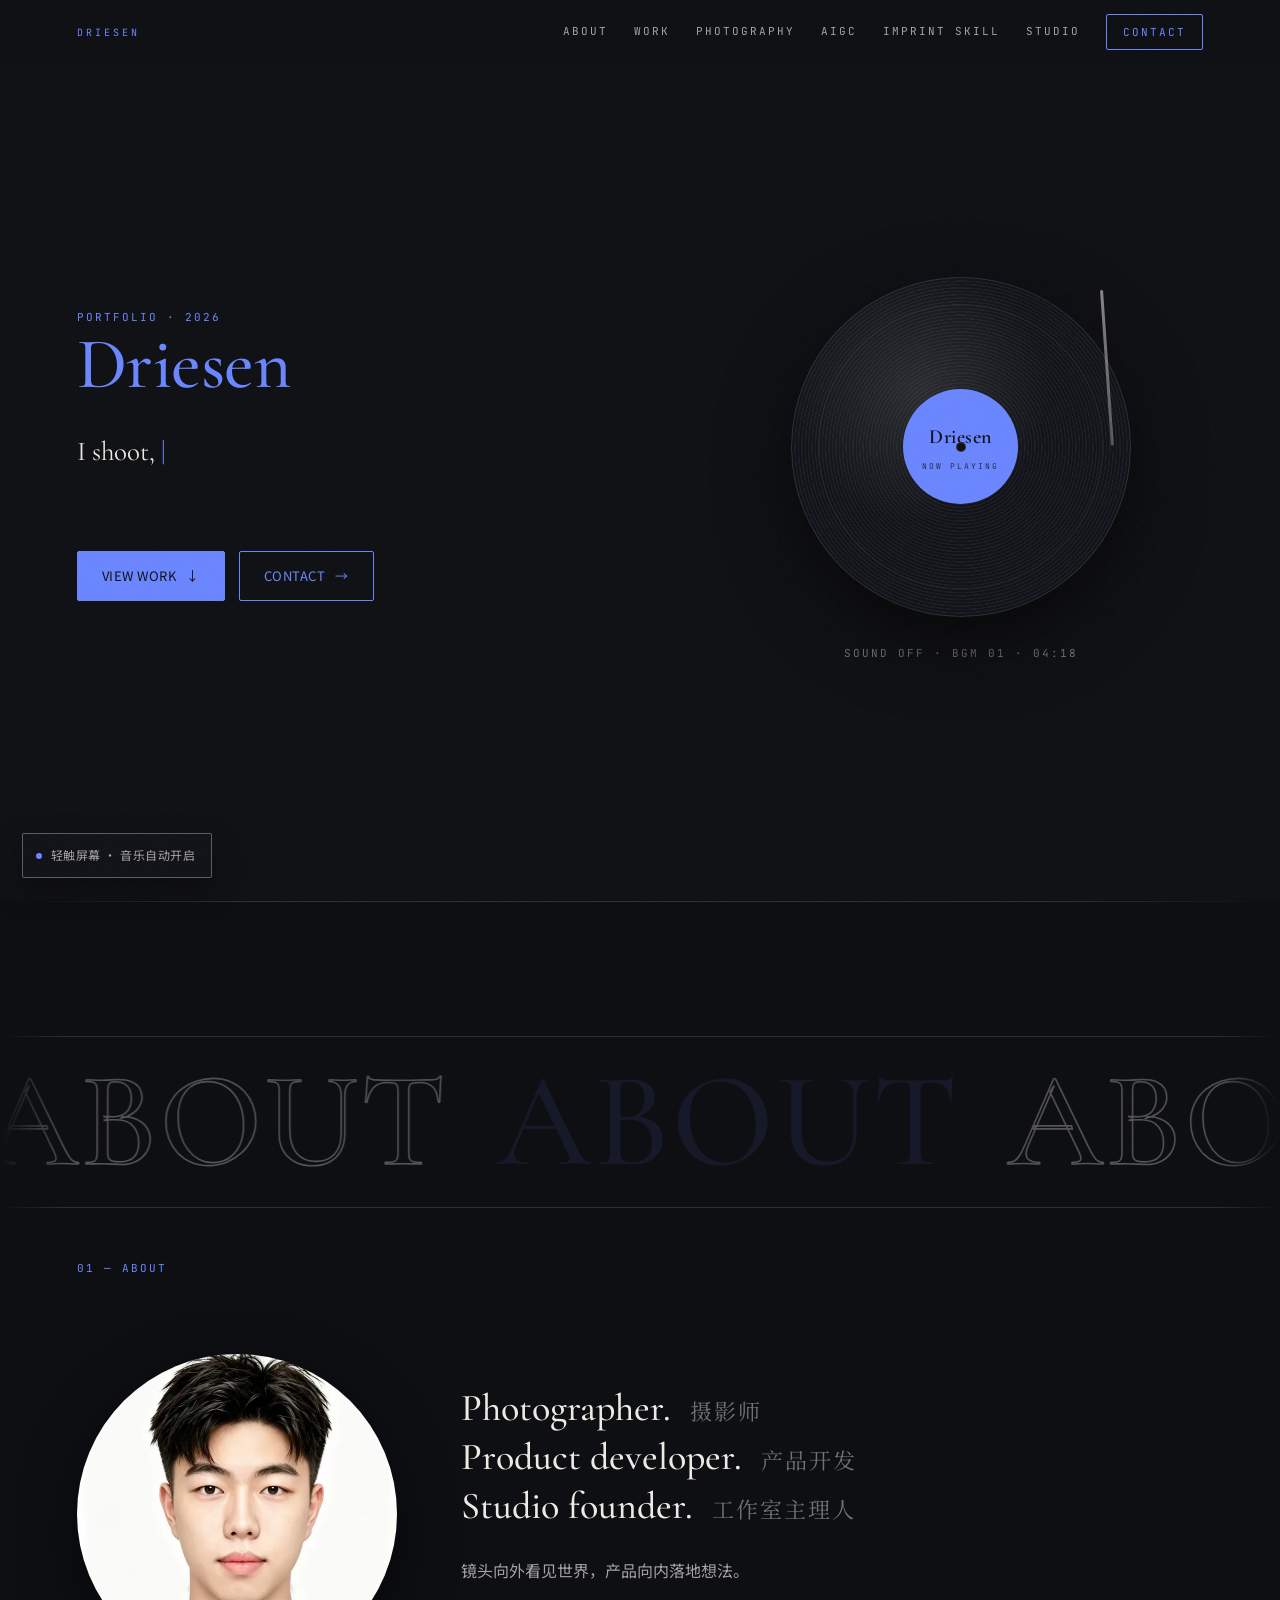
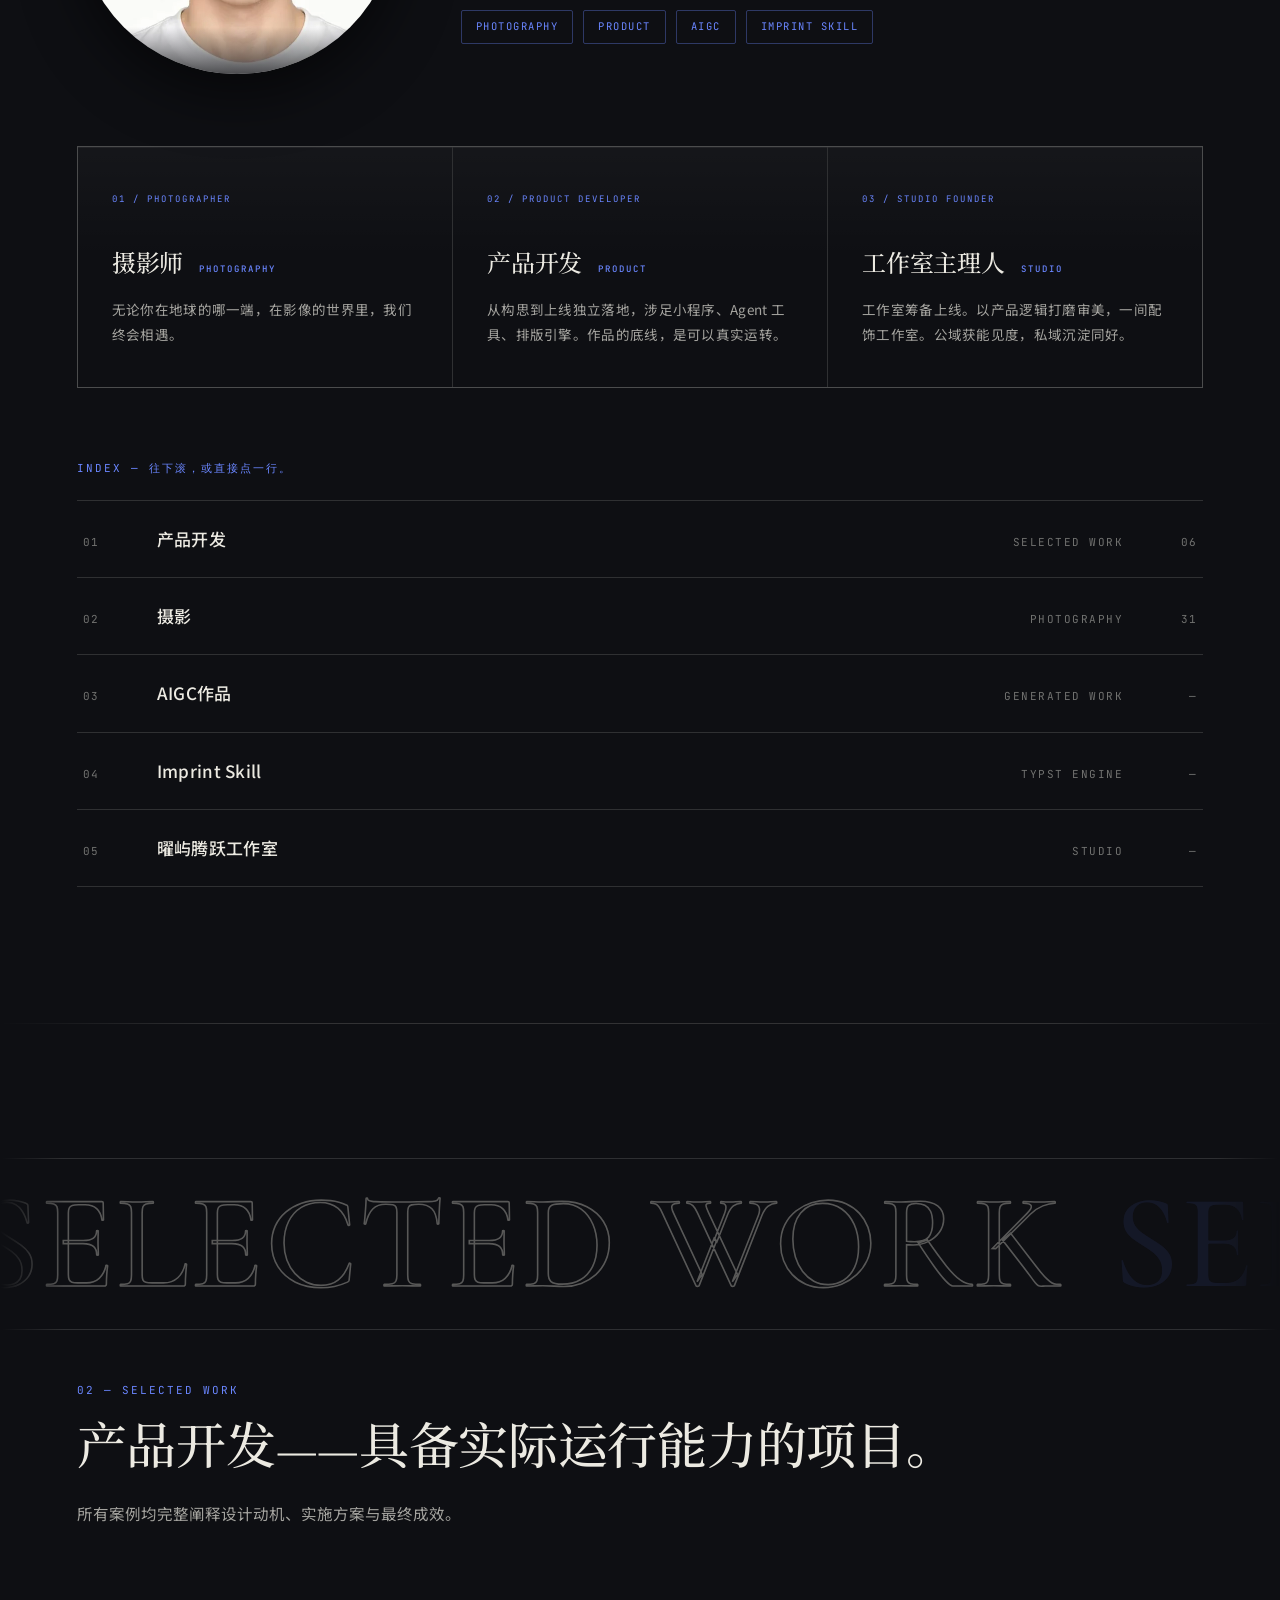
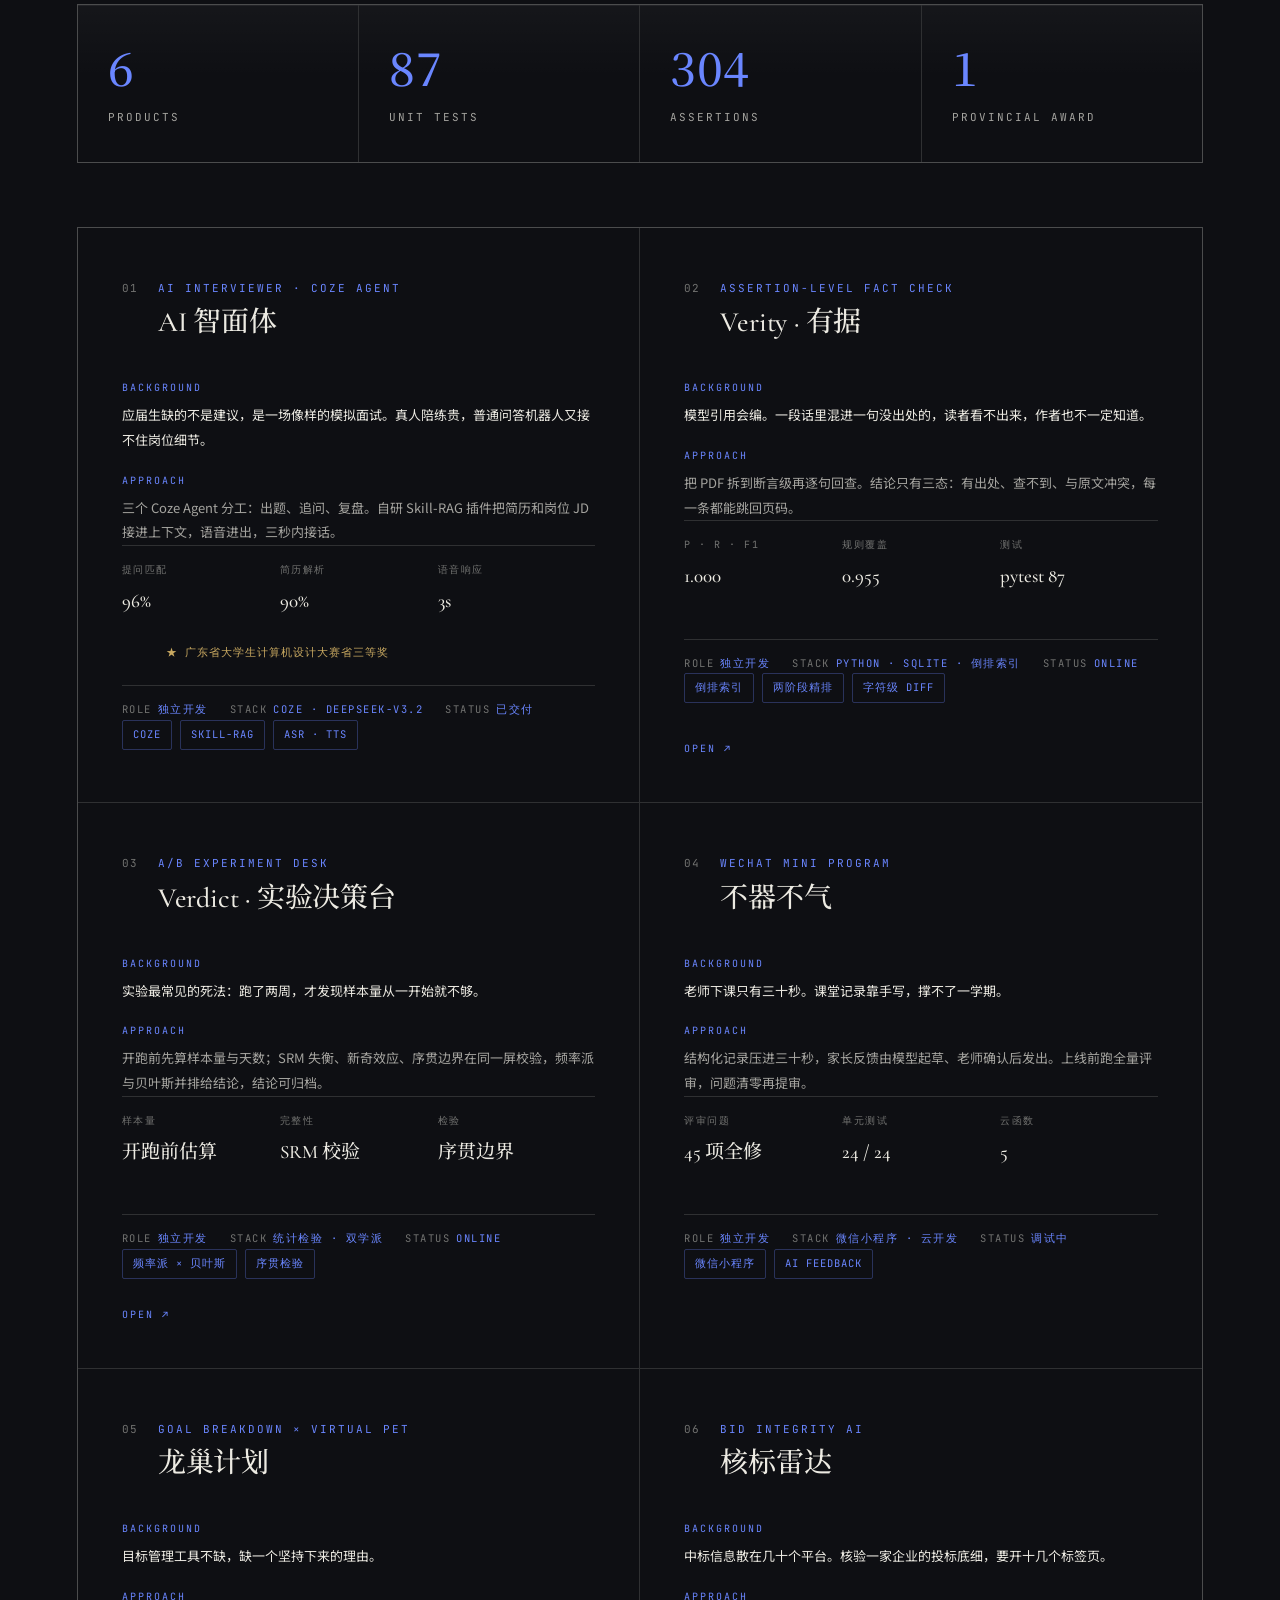
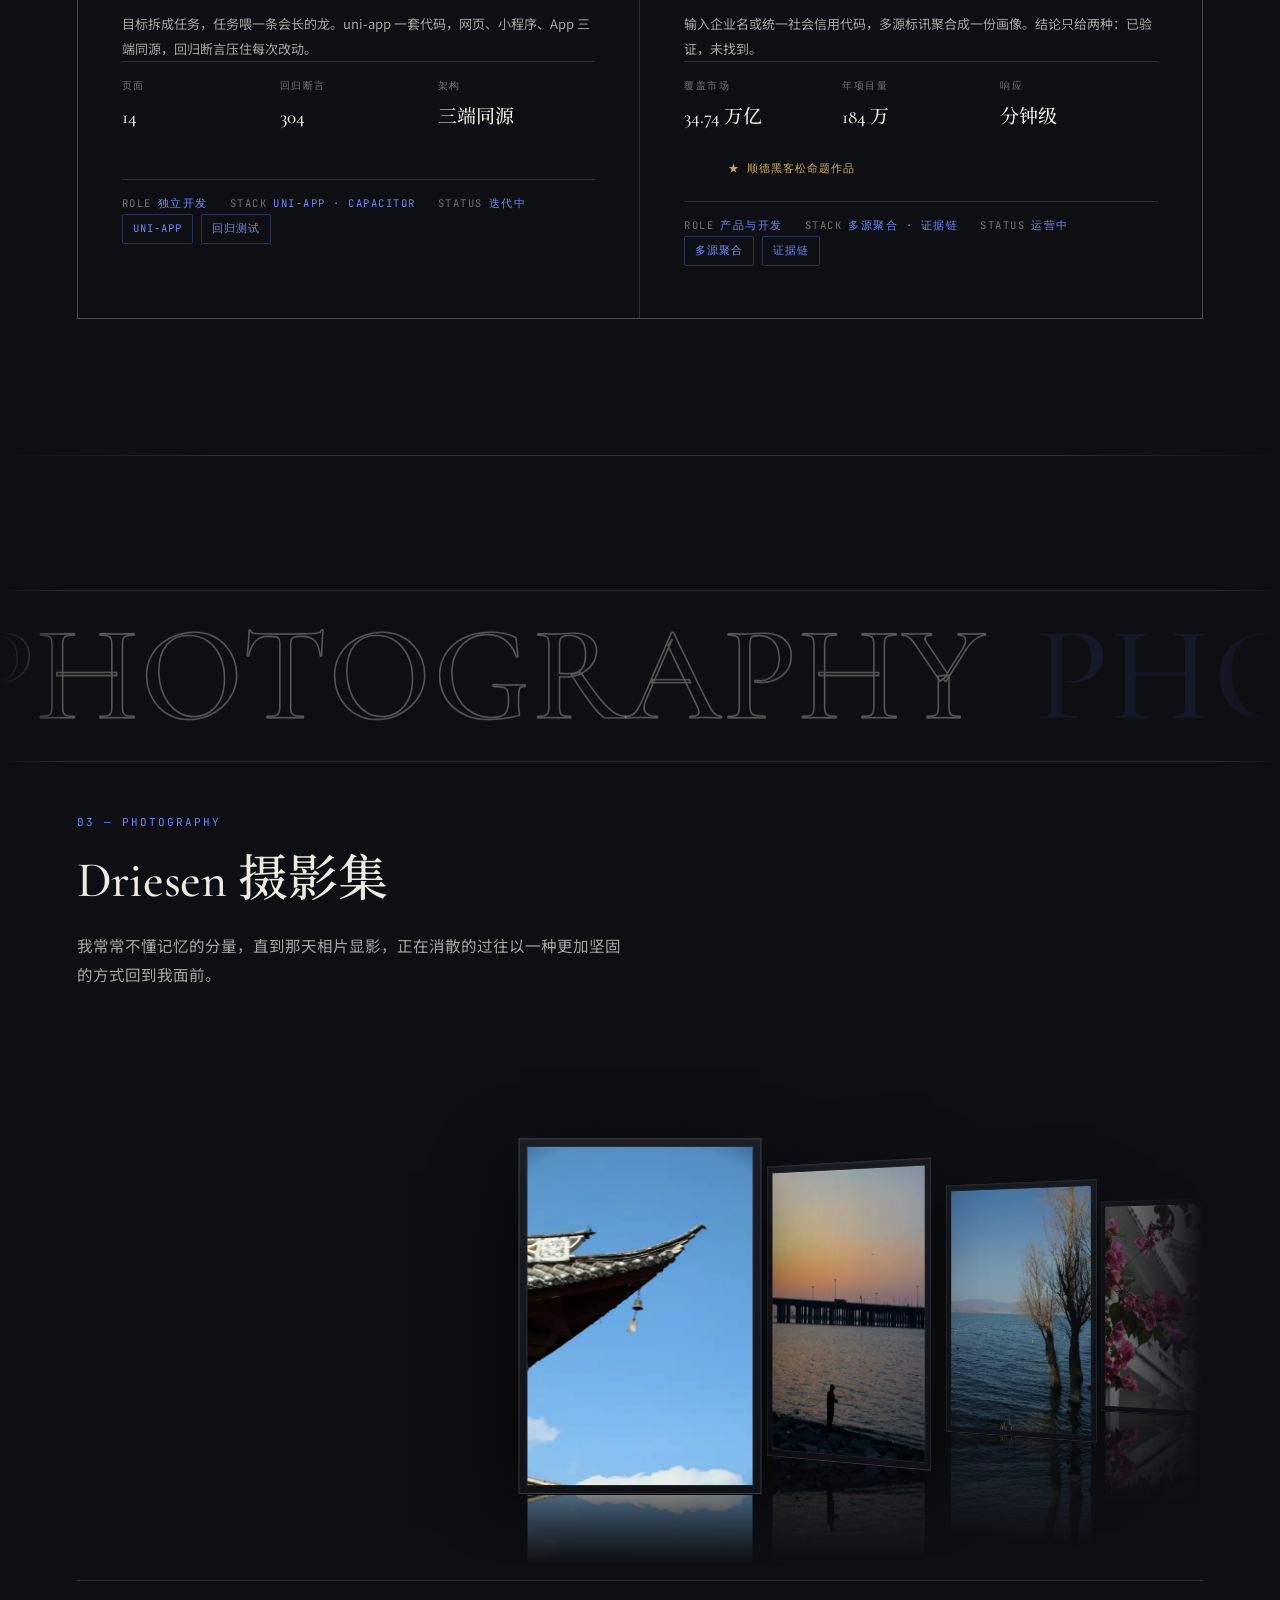
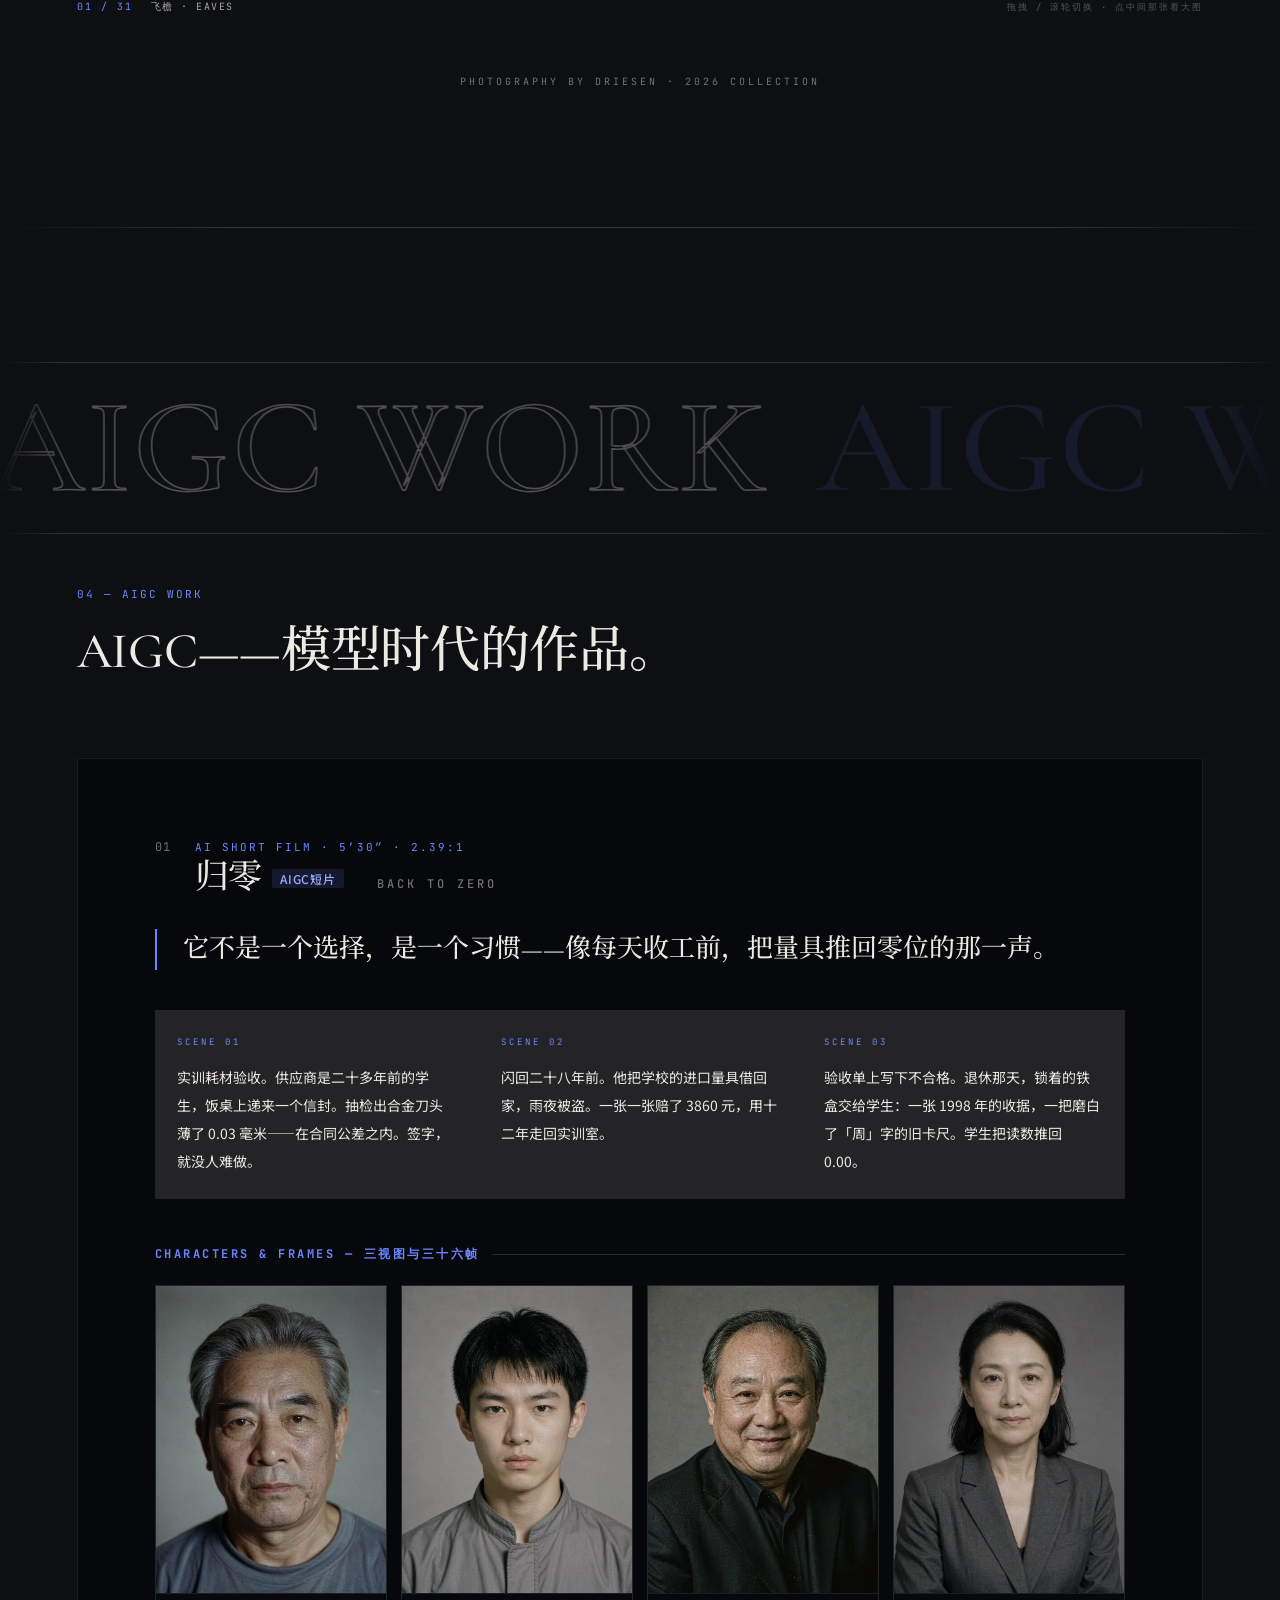
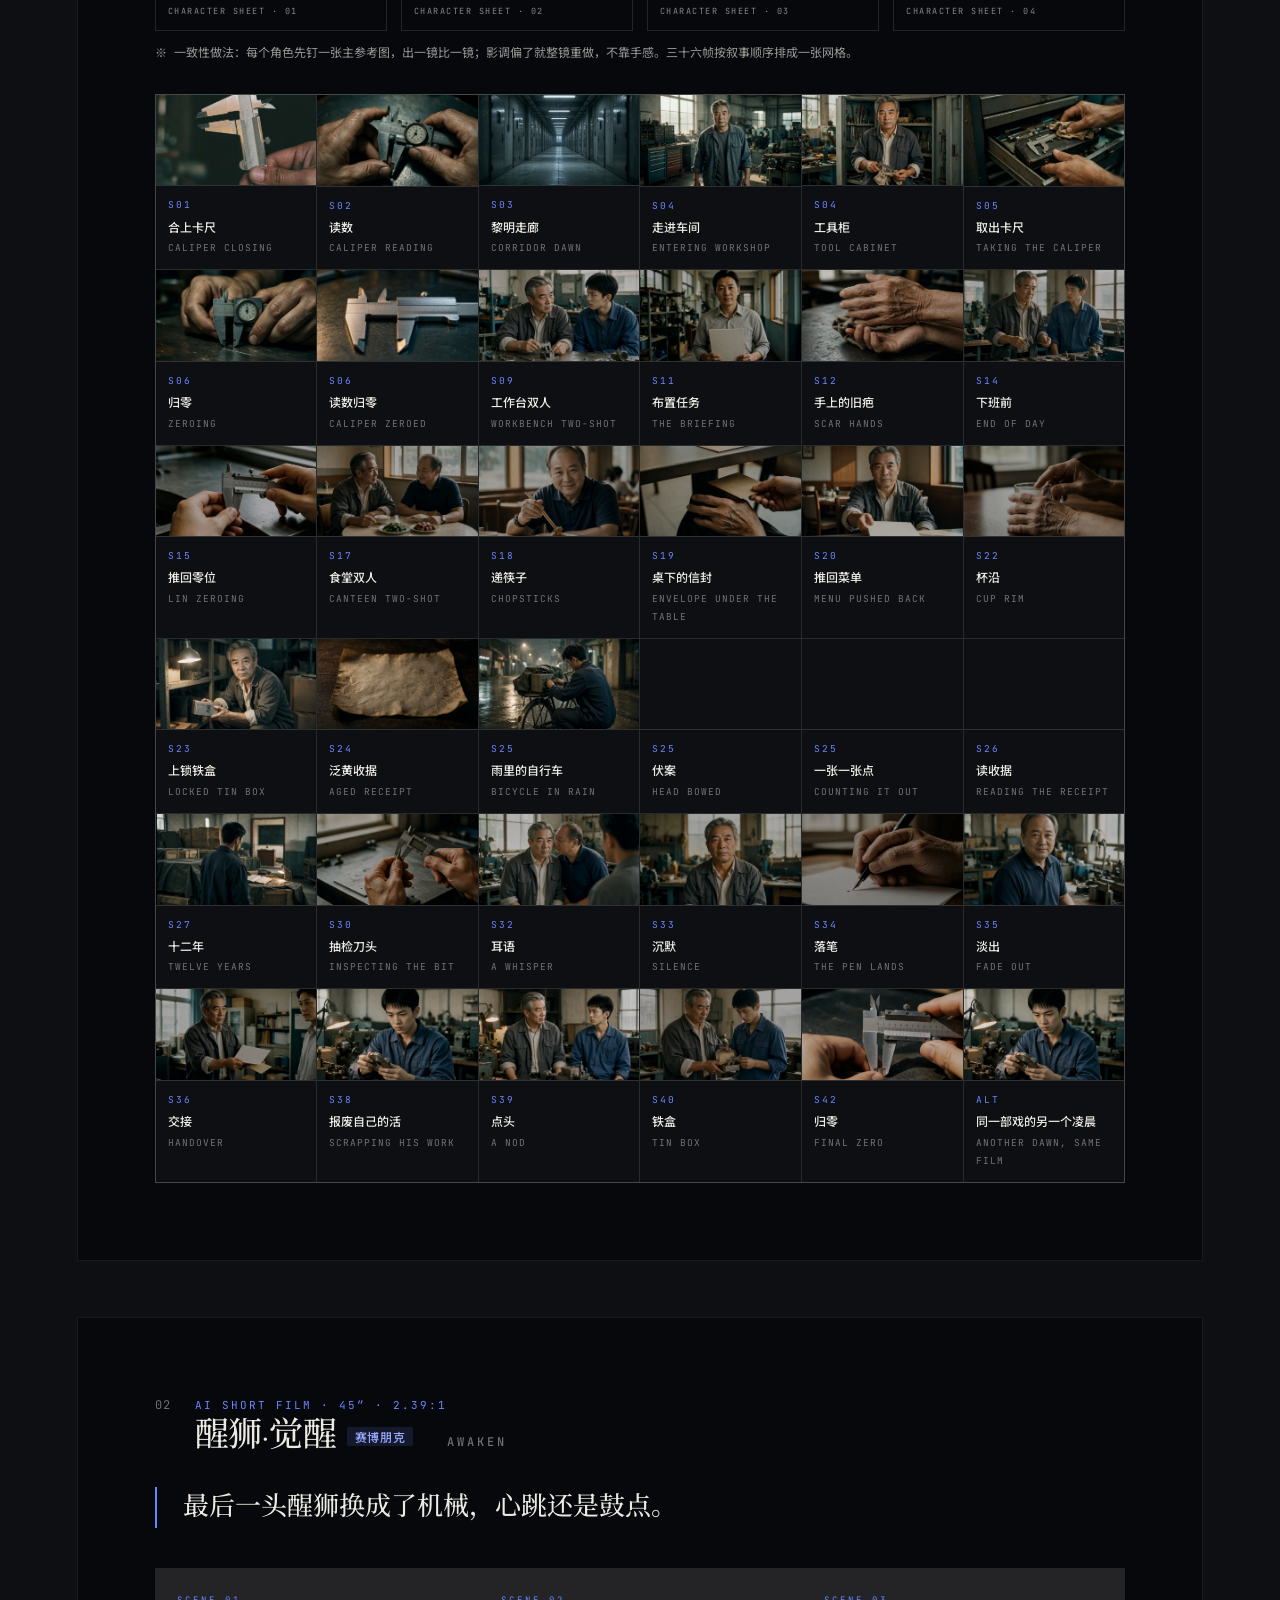
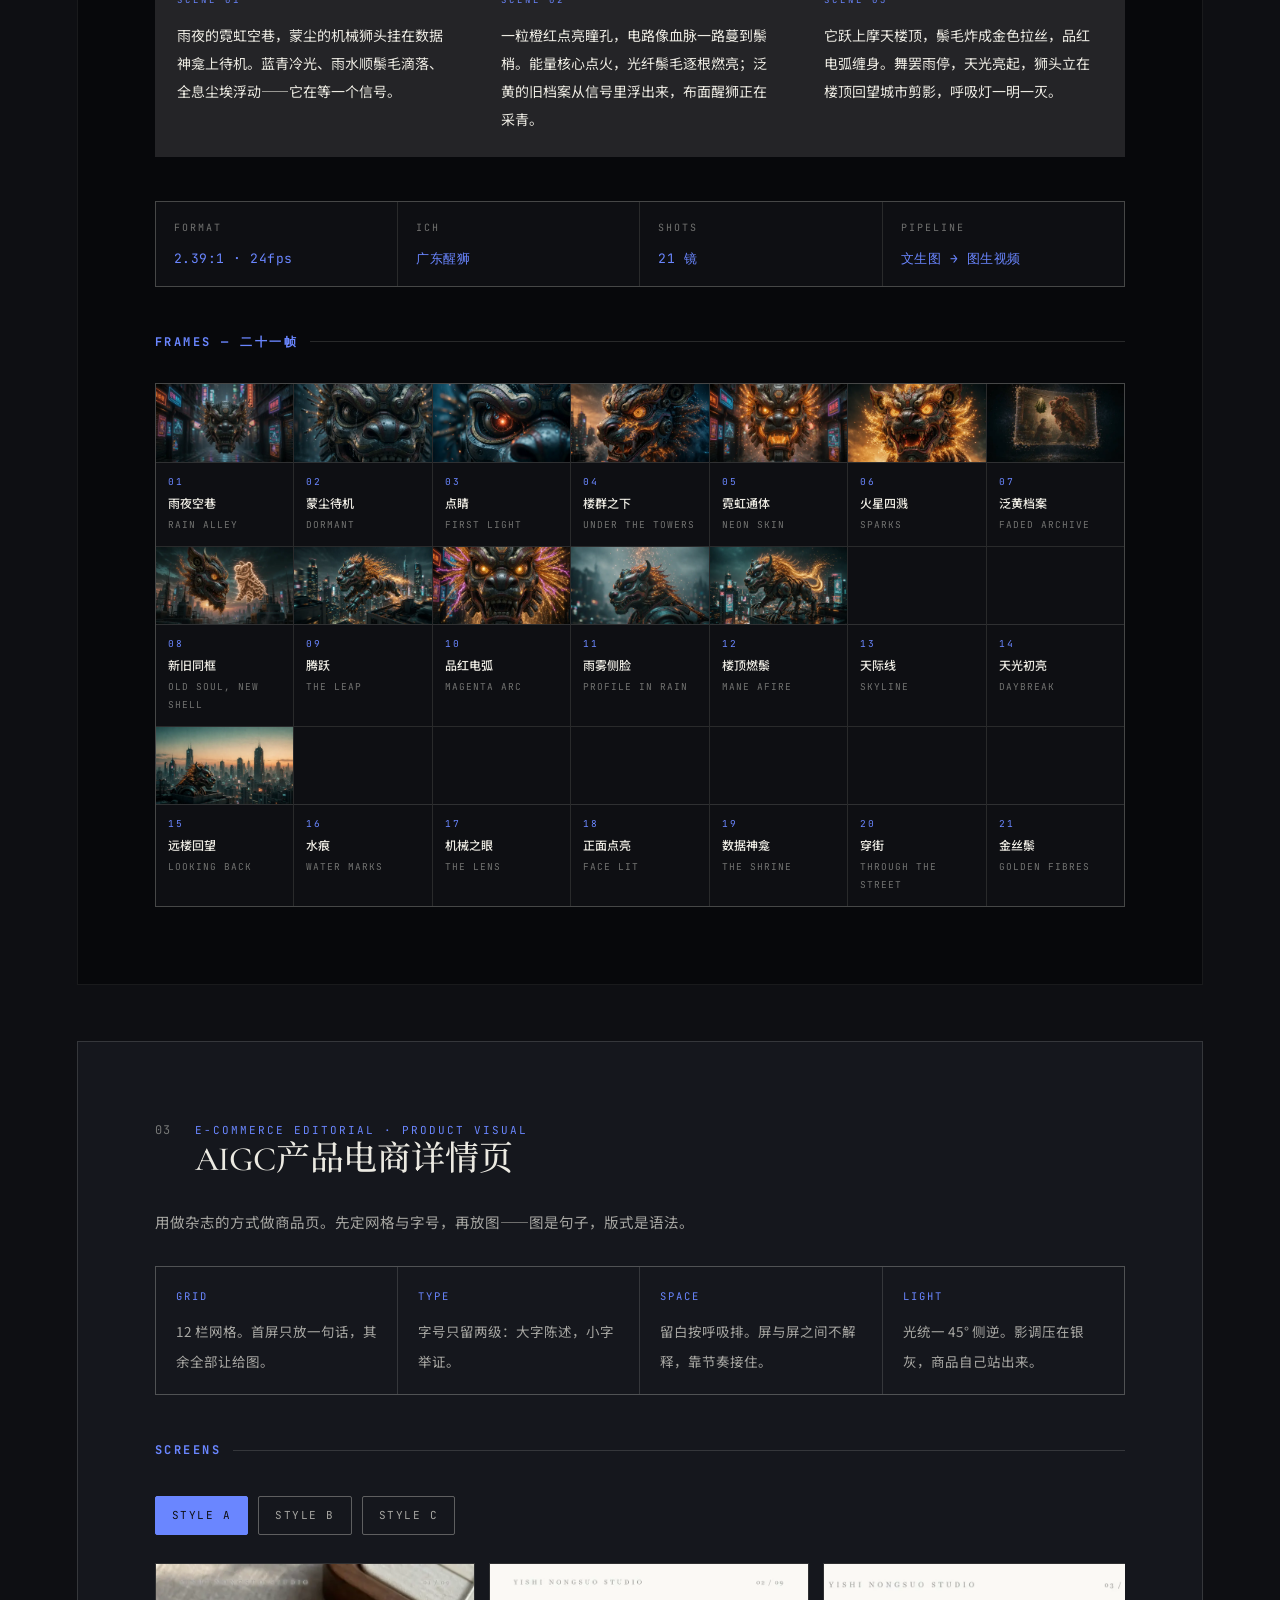
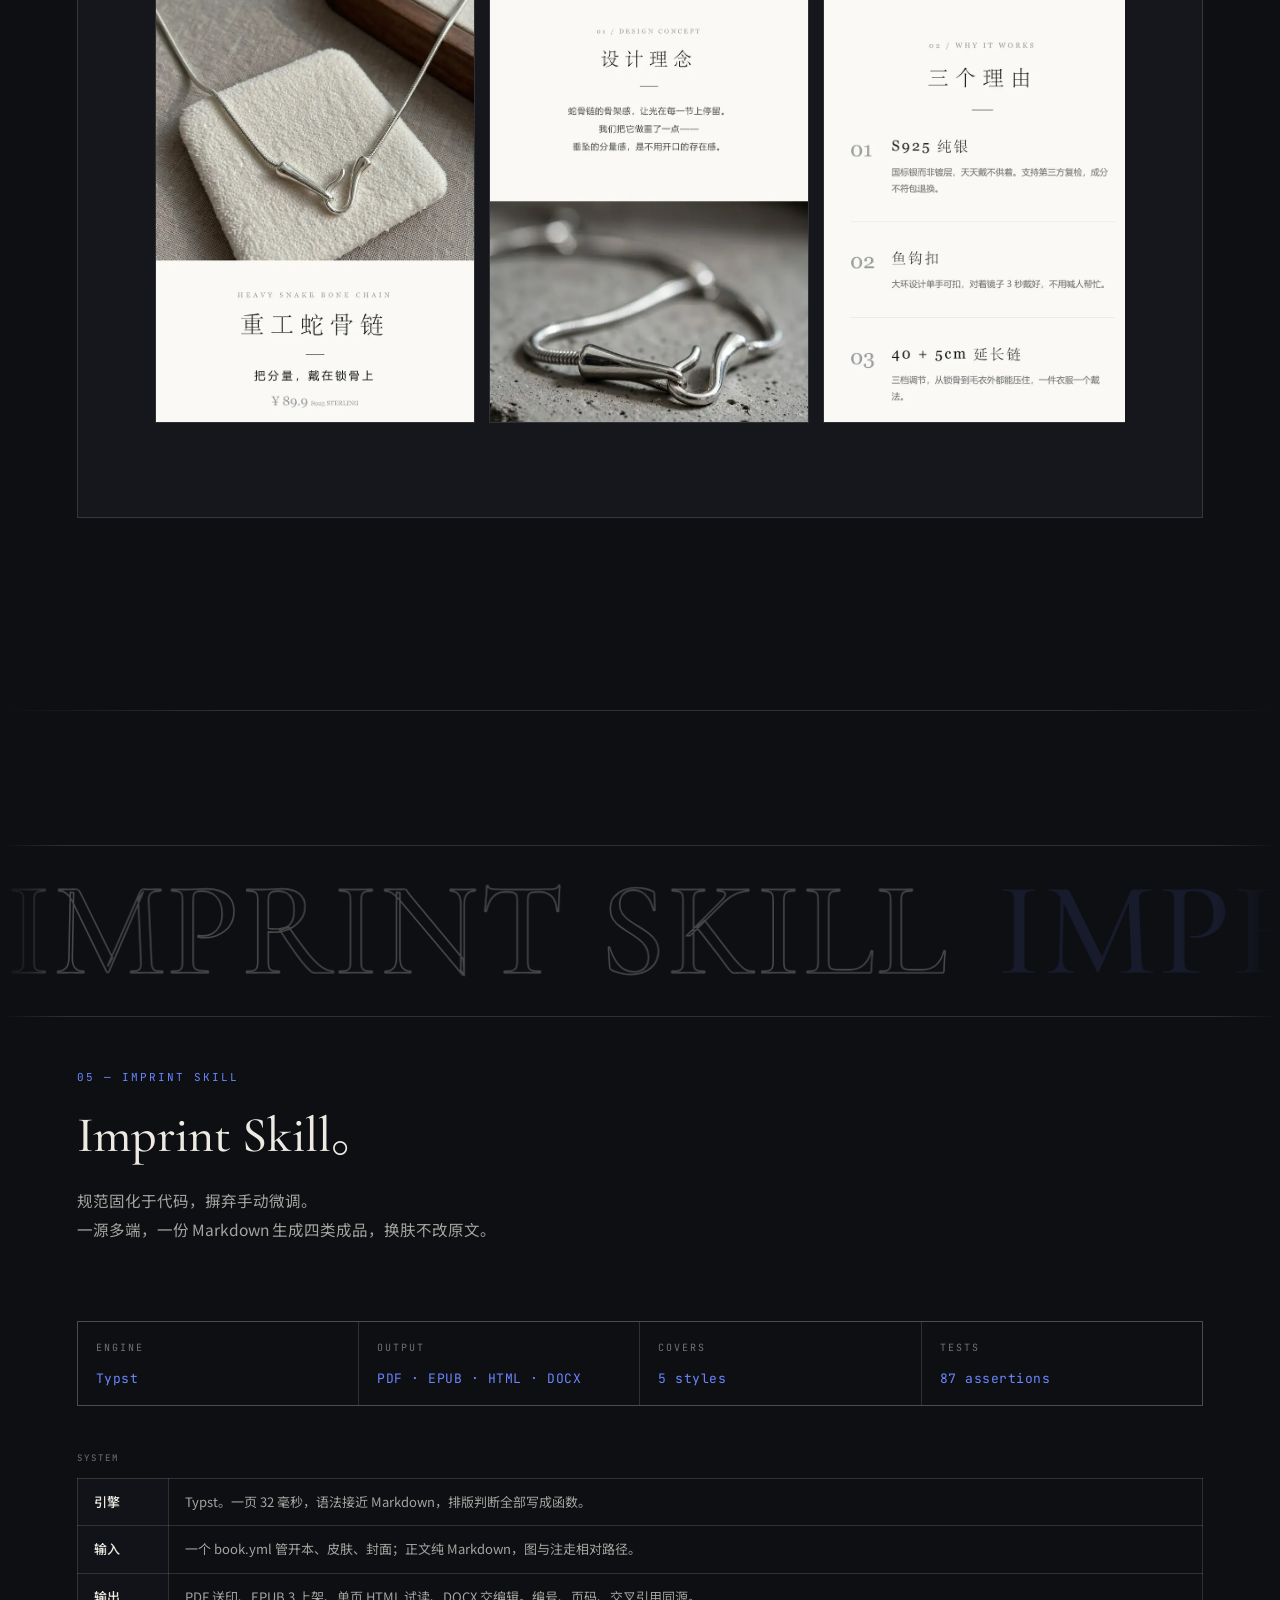
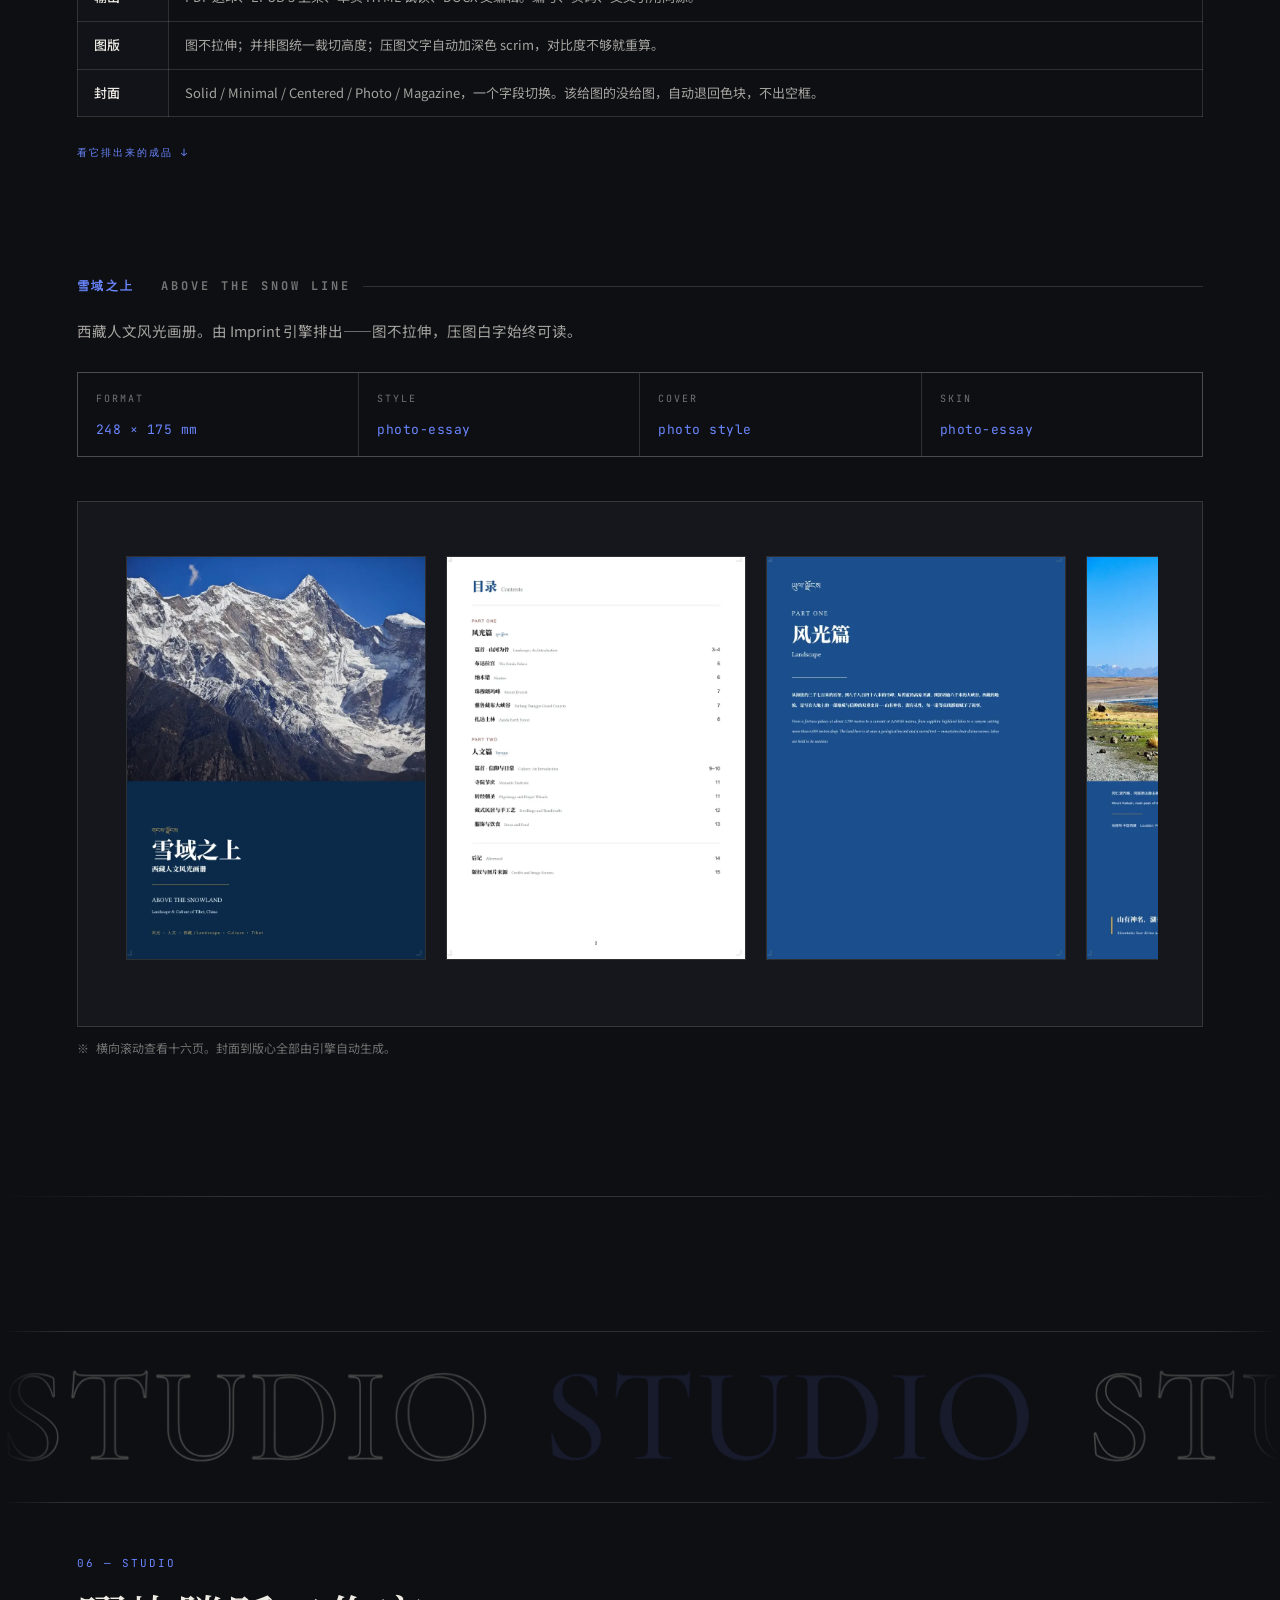
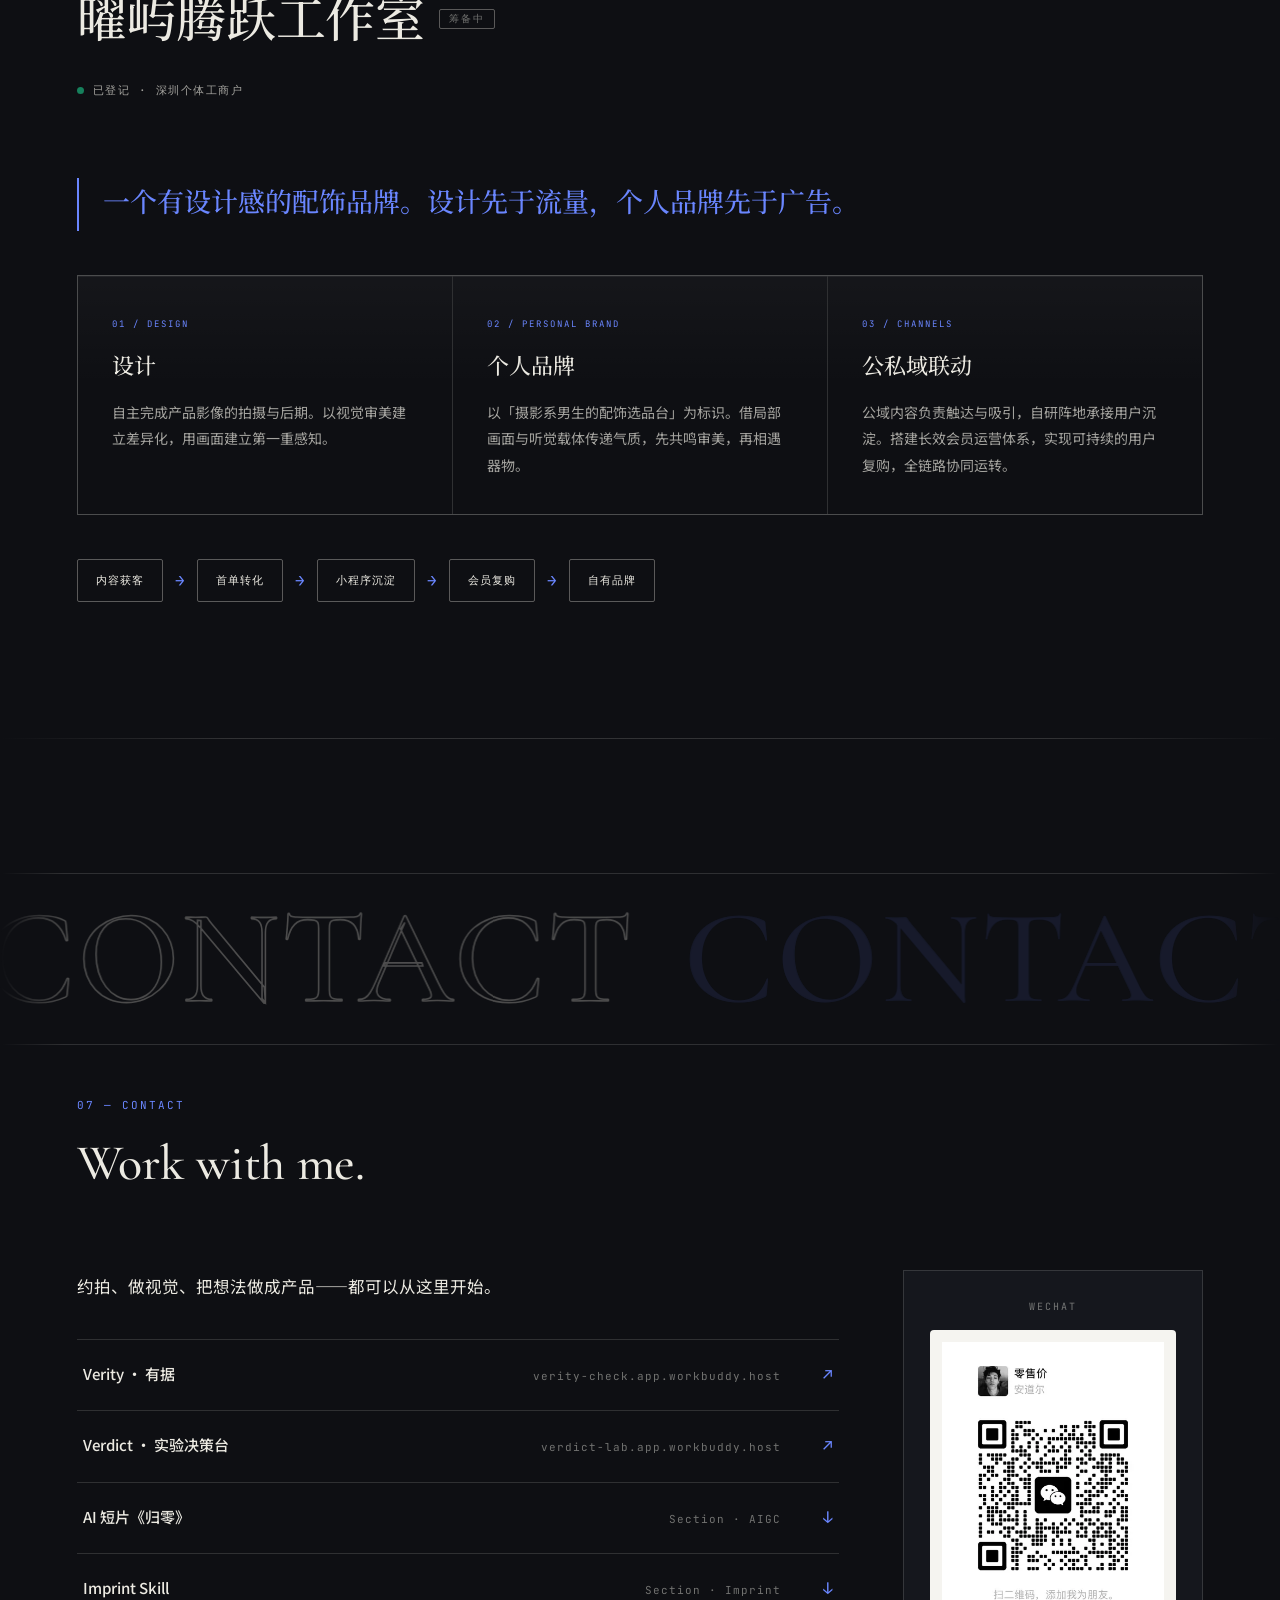
==== commit 083c31a1: "b2: 以 v19 原版为基准，唯一改动 = 章节换色（site-color.css/js）；图片沿用压缩版；移除 motion/sizes/cf" ====
--- a/index.html
+++ b/index.html
@@ -445,7 +445,7 @@
 
 <script src="assets/js/data.js?v=20261026f"></script>
 <script src="assets/js/main.js?v=20261027r"></script>
-<script src="assets/js/site-color.js?v=20261027c"></script>
+<script src="assets/js/site-color.js?v=20261027d"></script>
 <script src="assets/js/site-band.js?v=20261027c"></script>
 </body>
 </html>
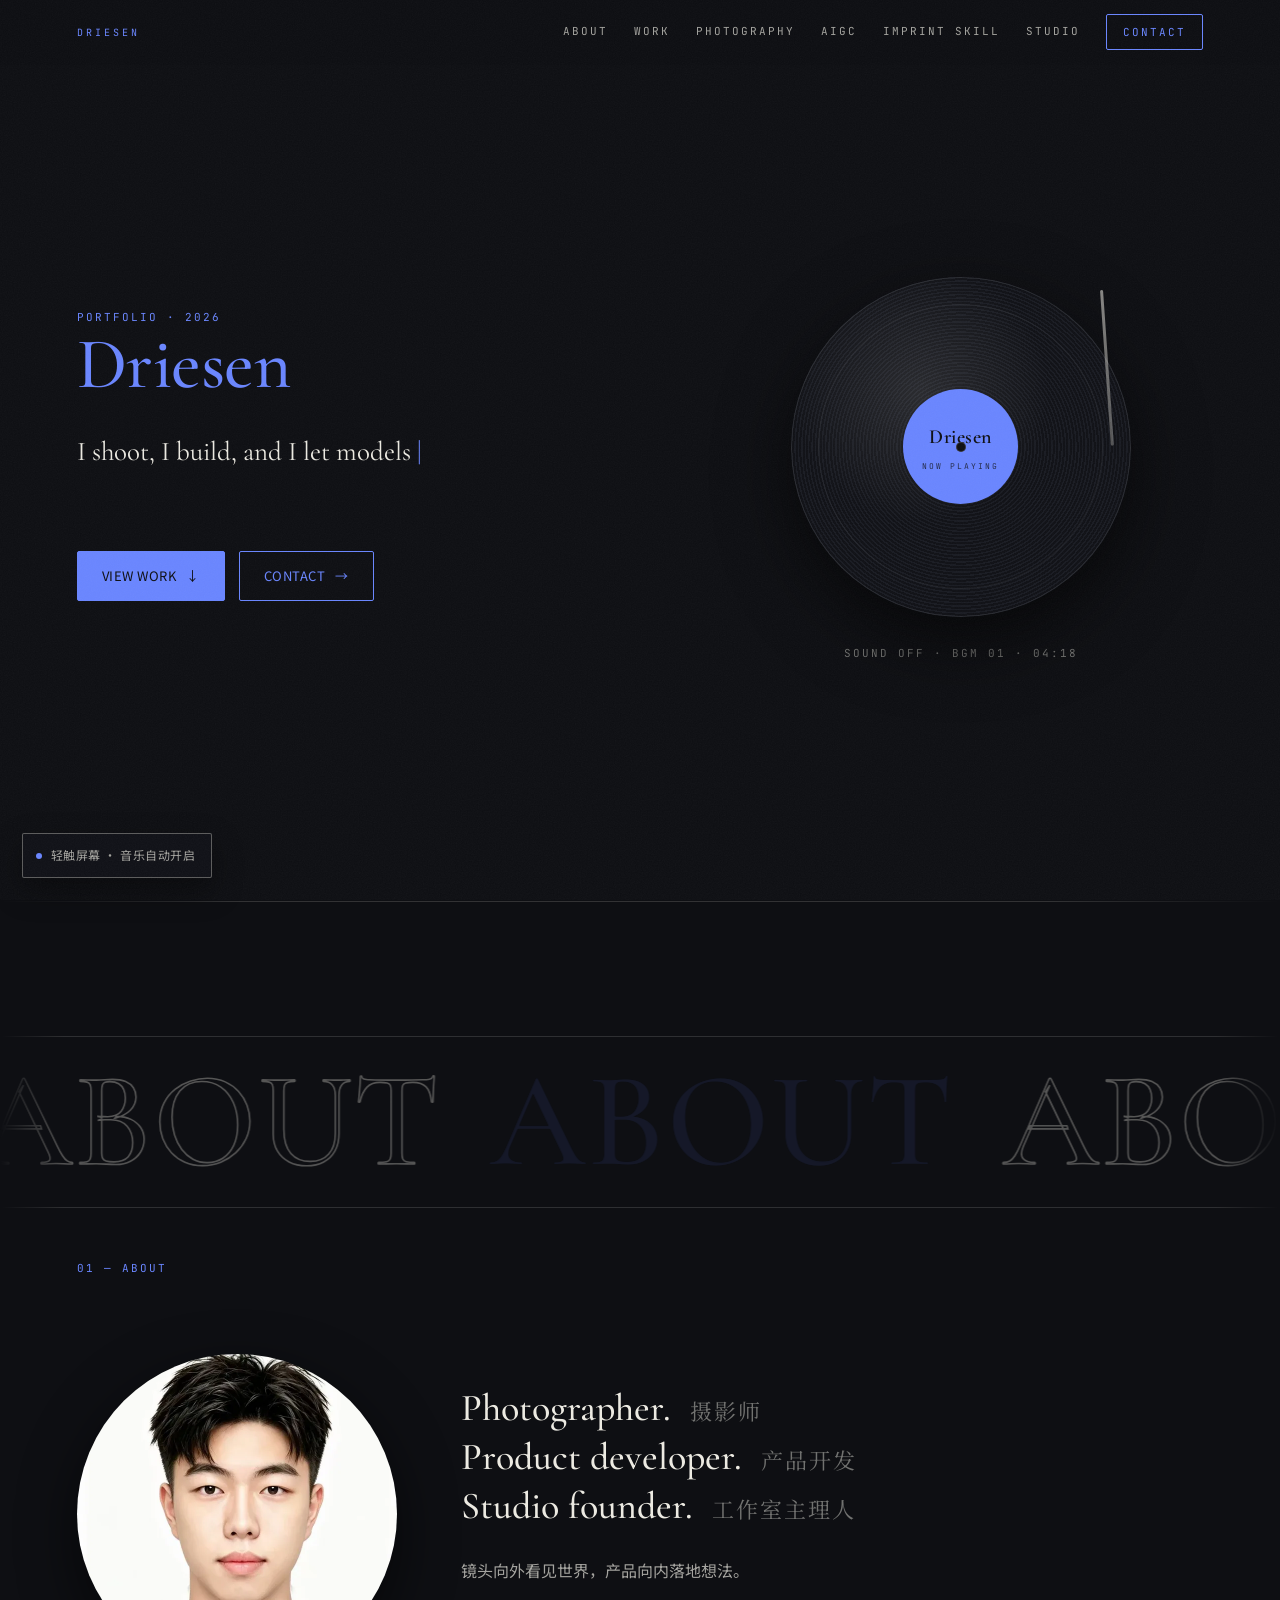
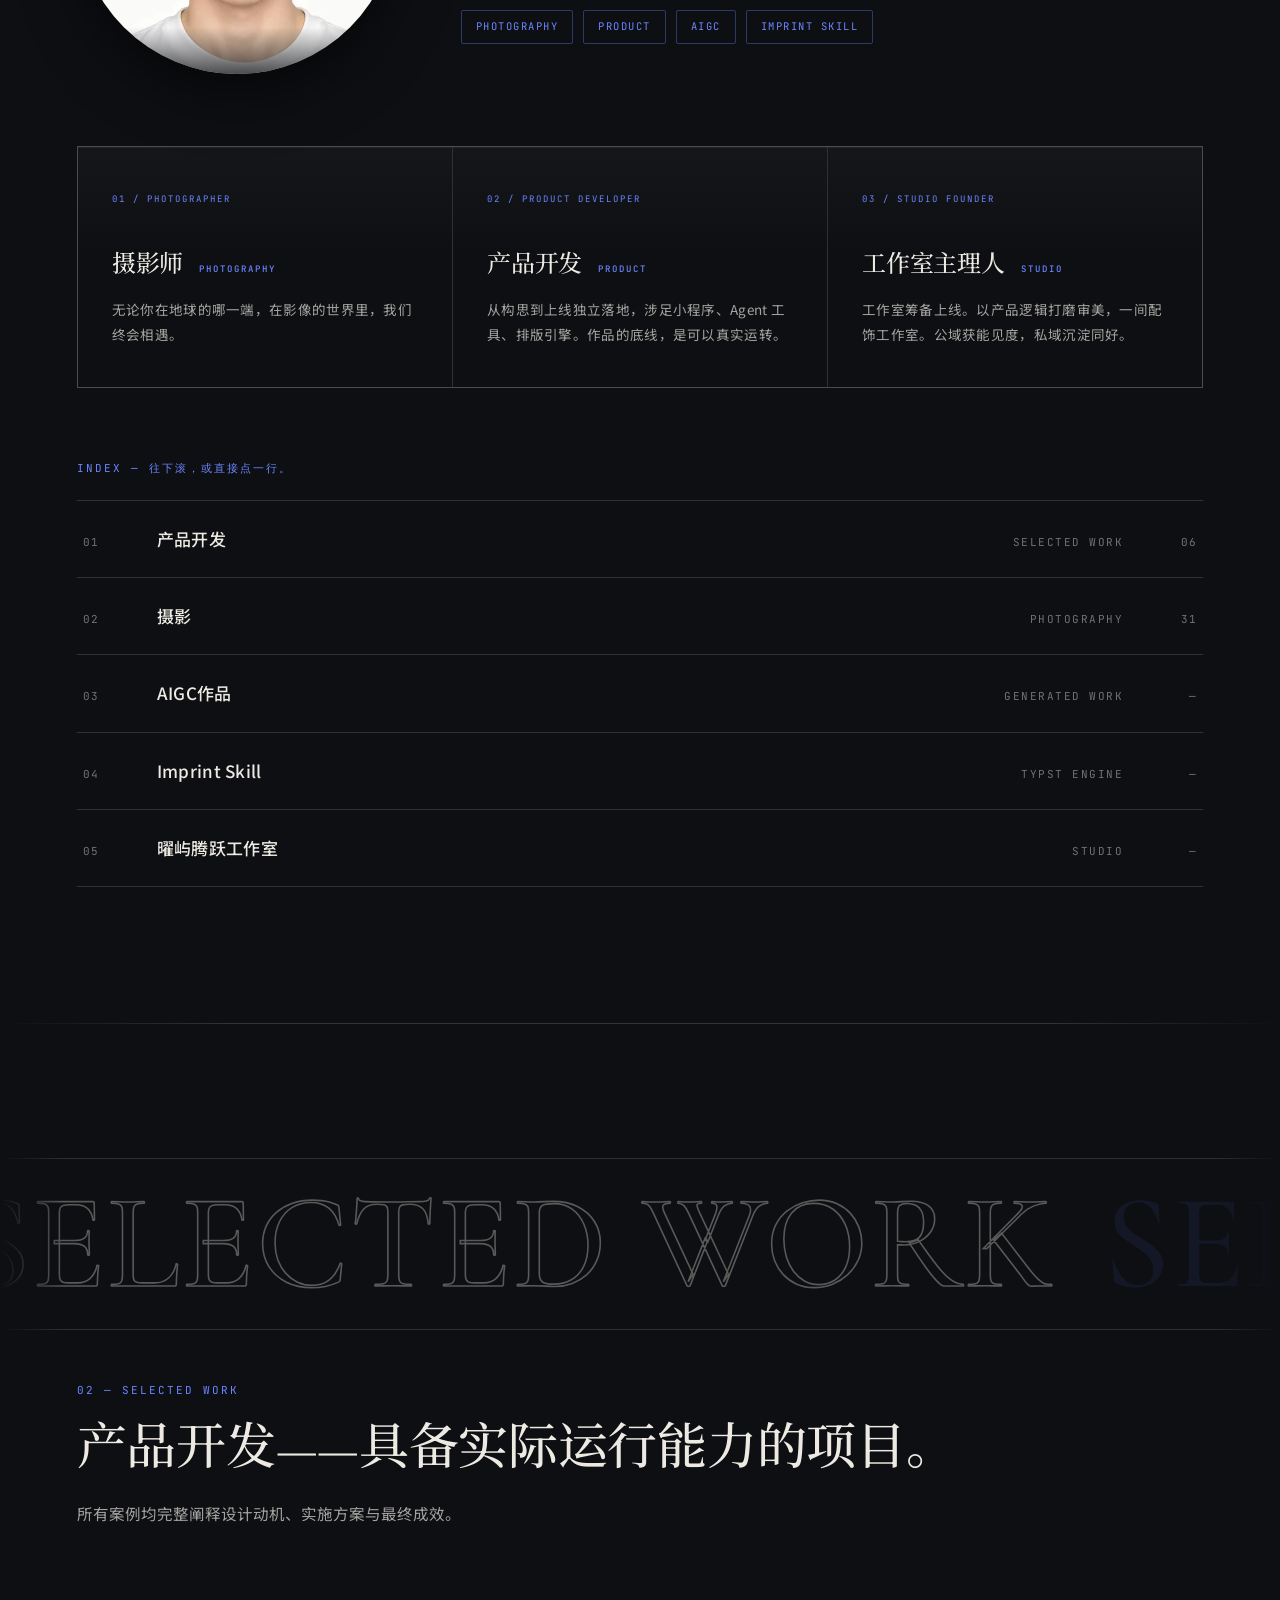
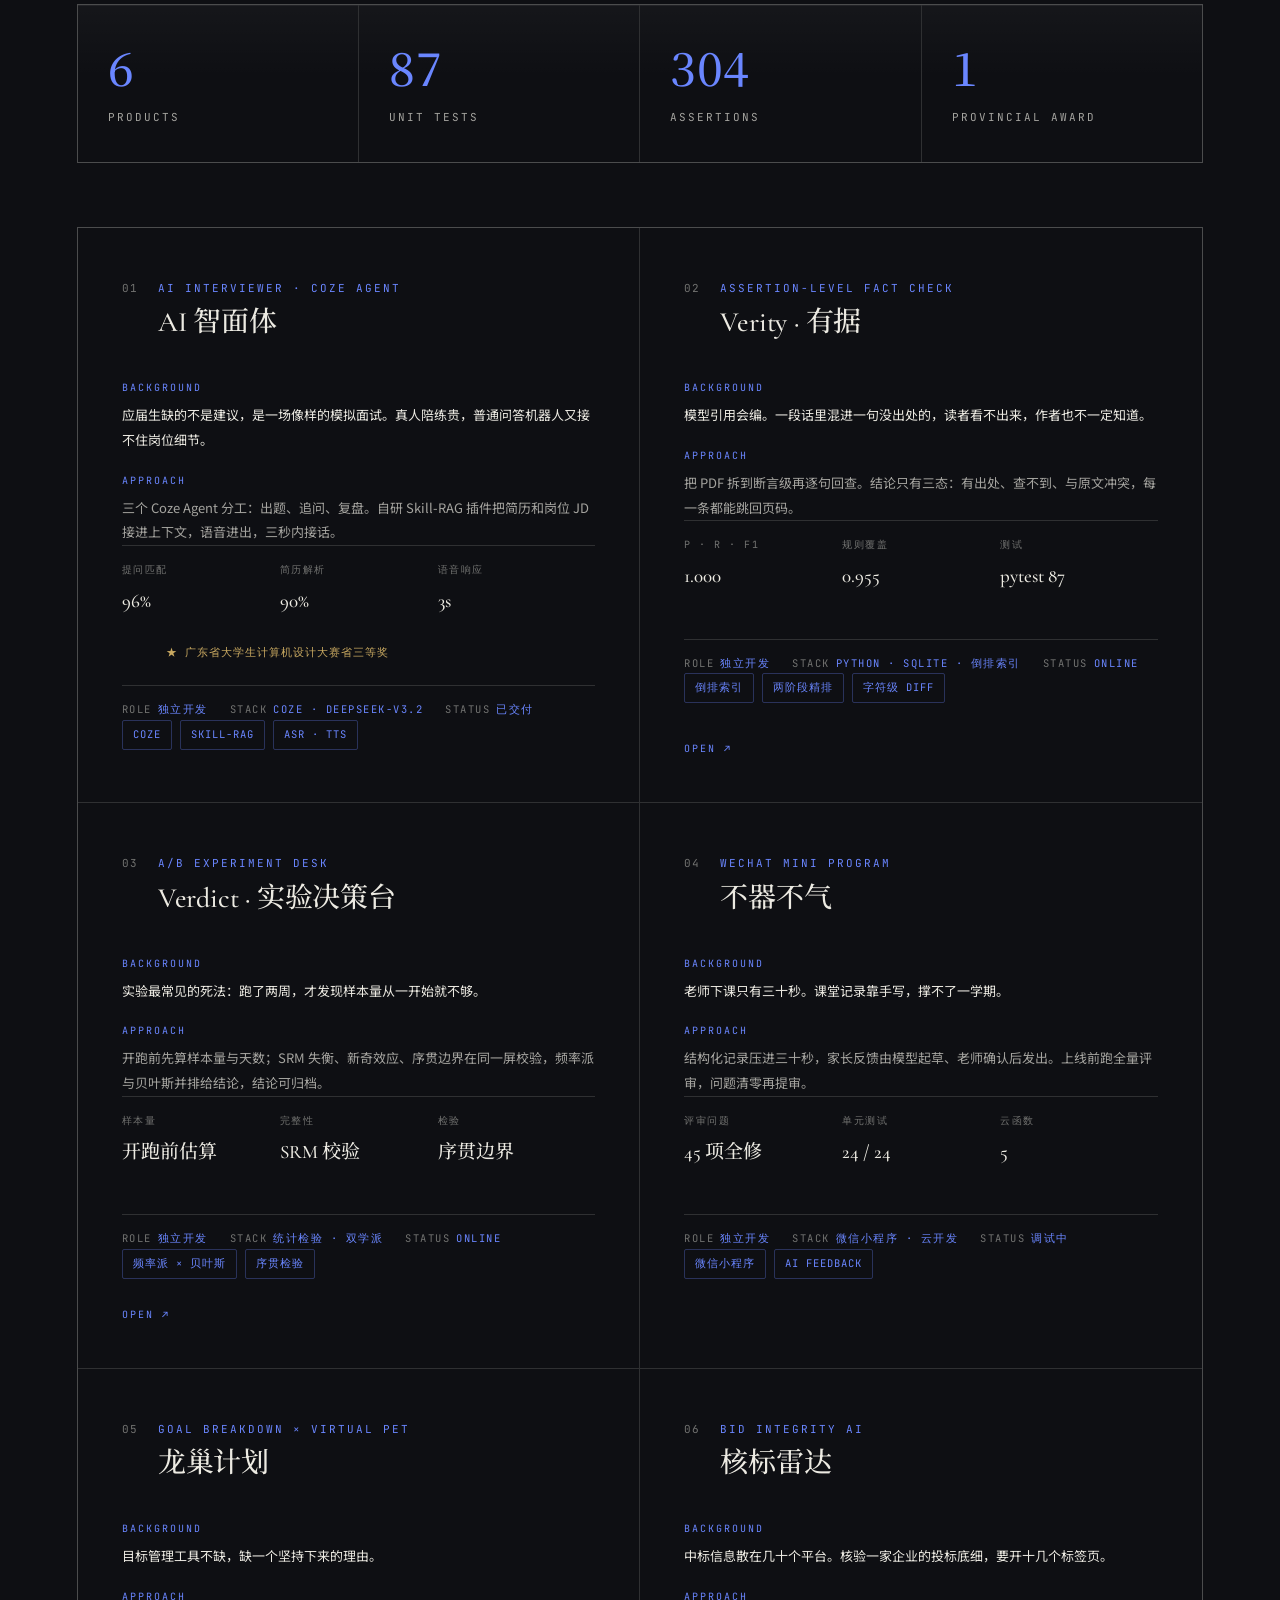
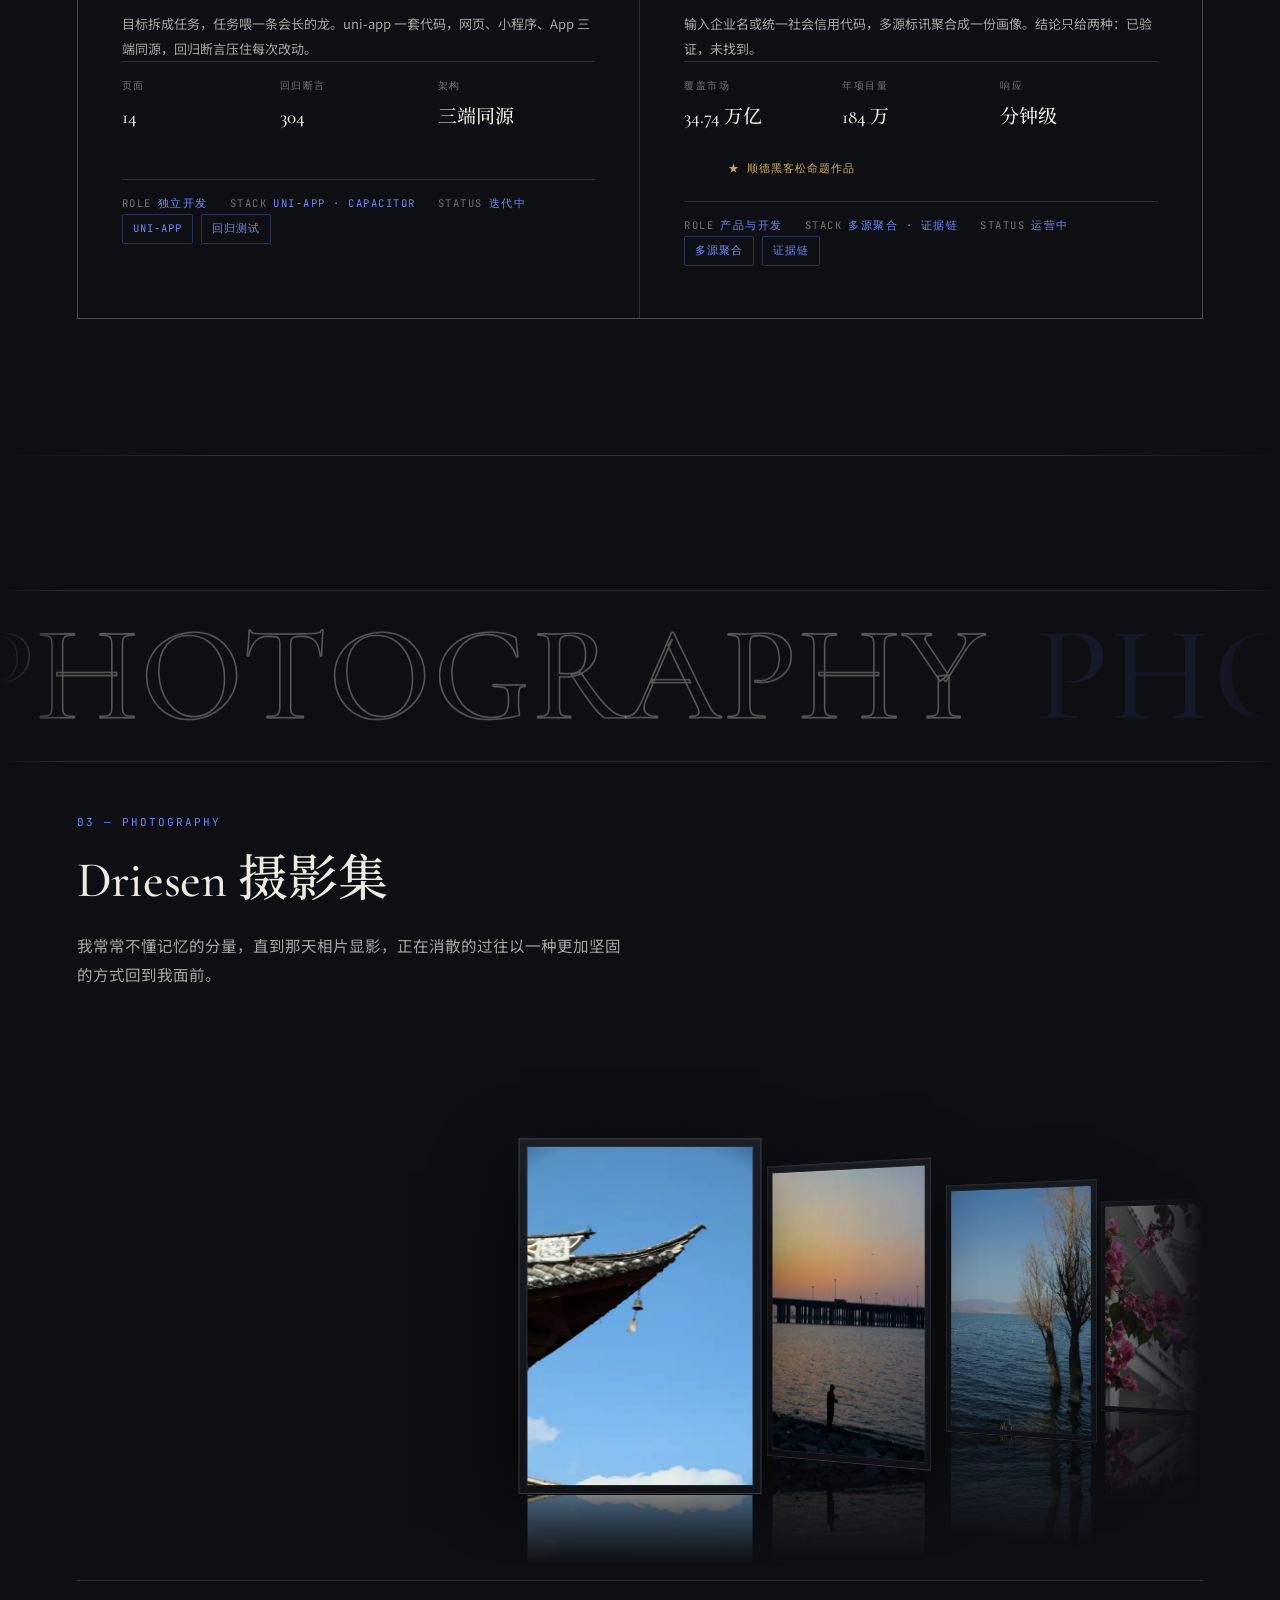
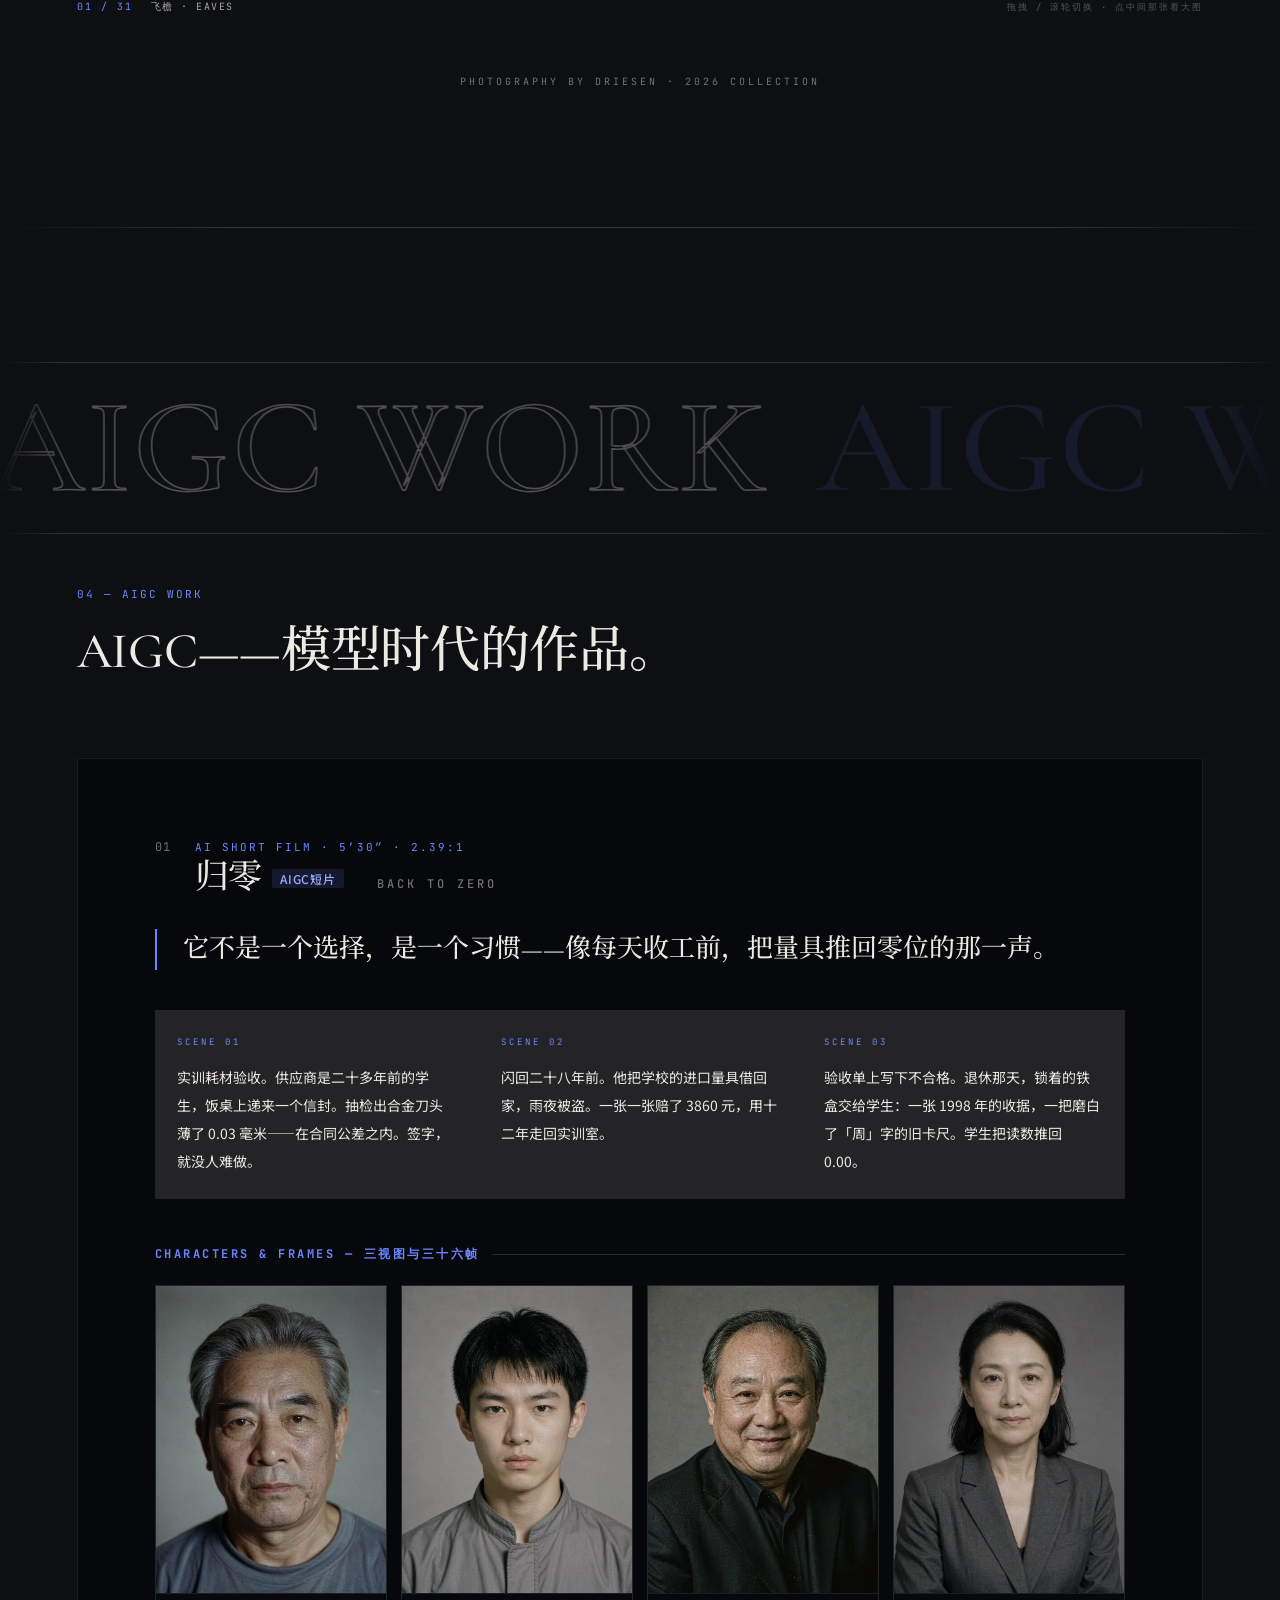
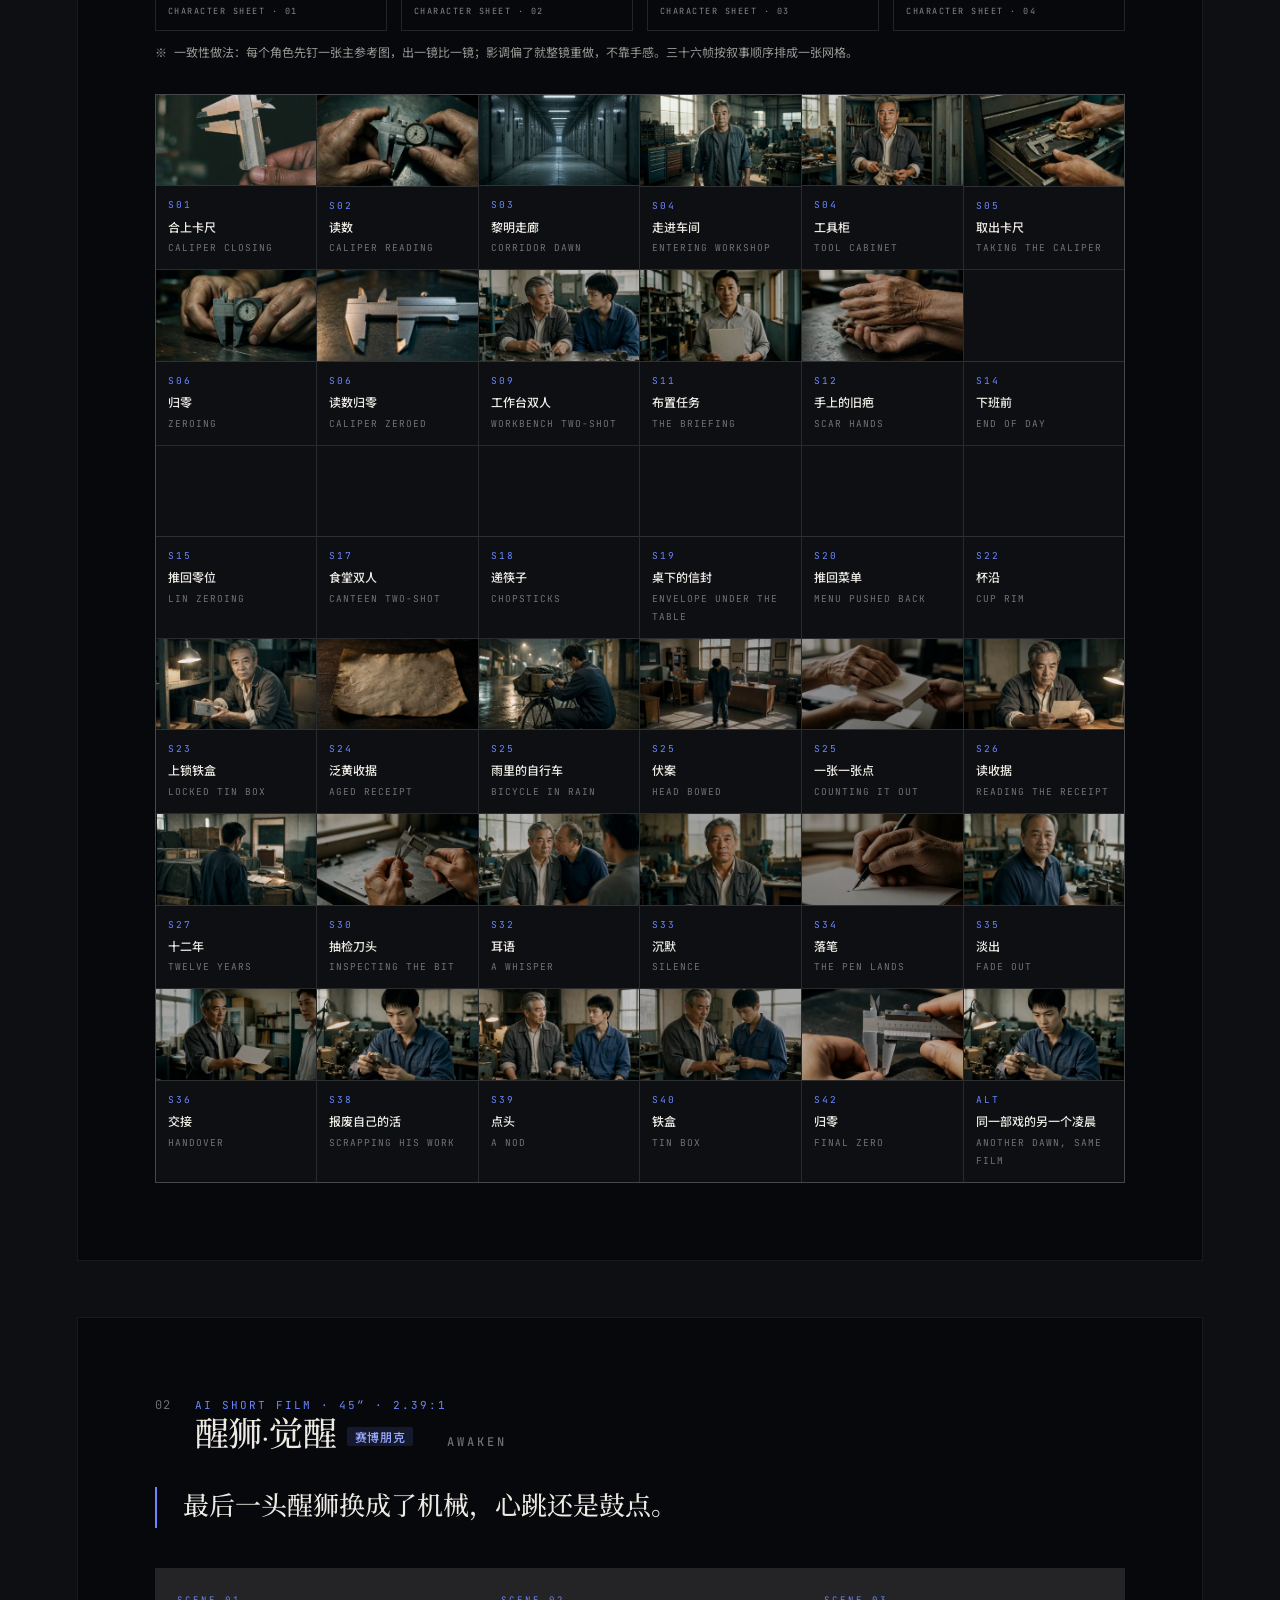
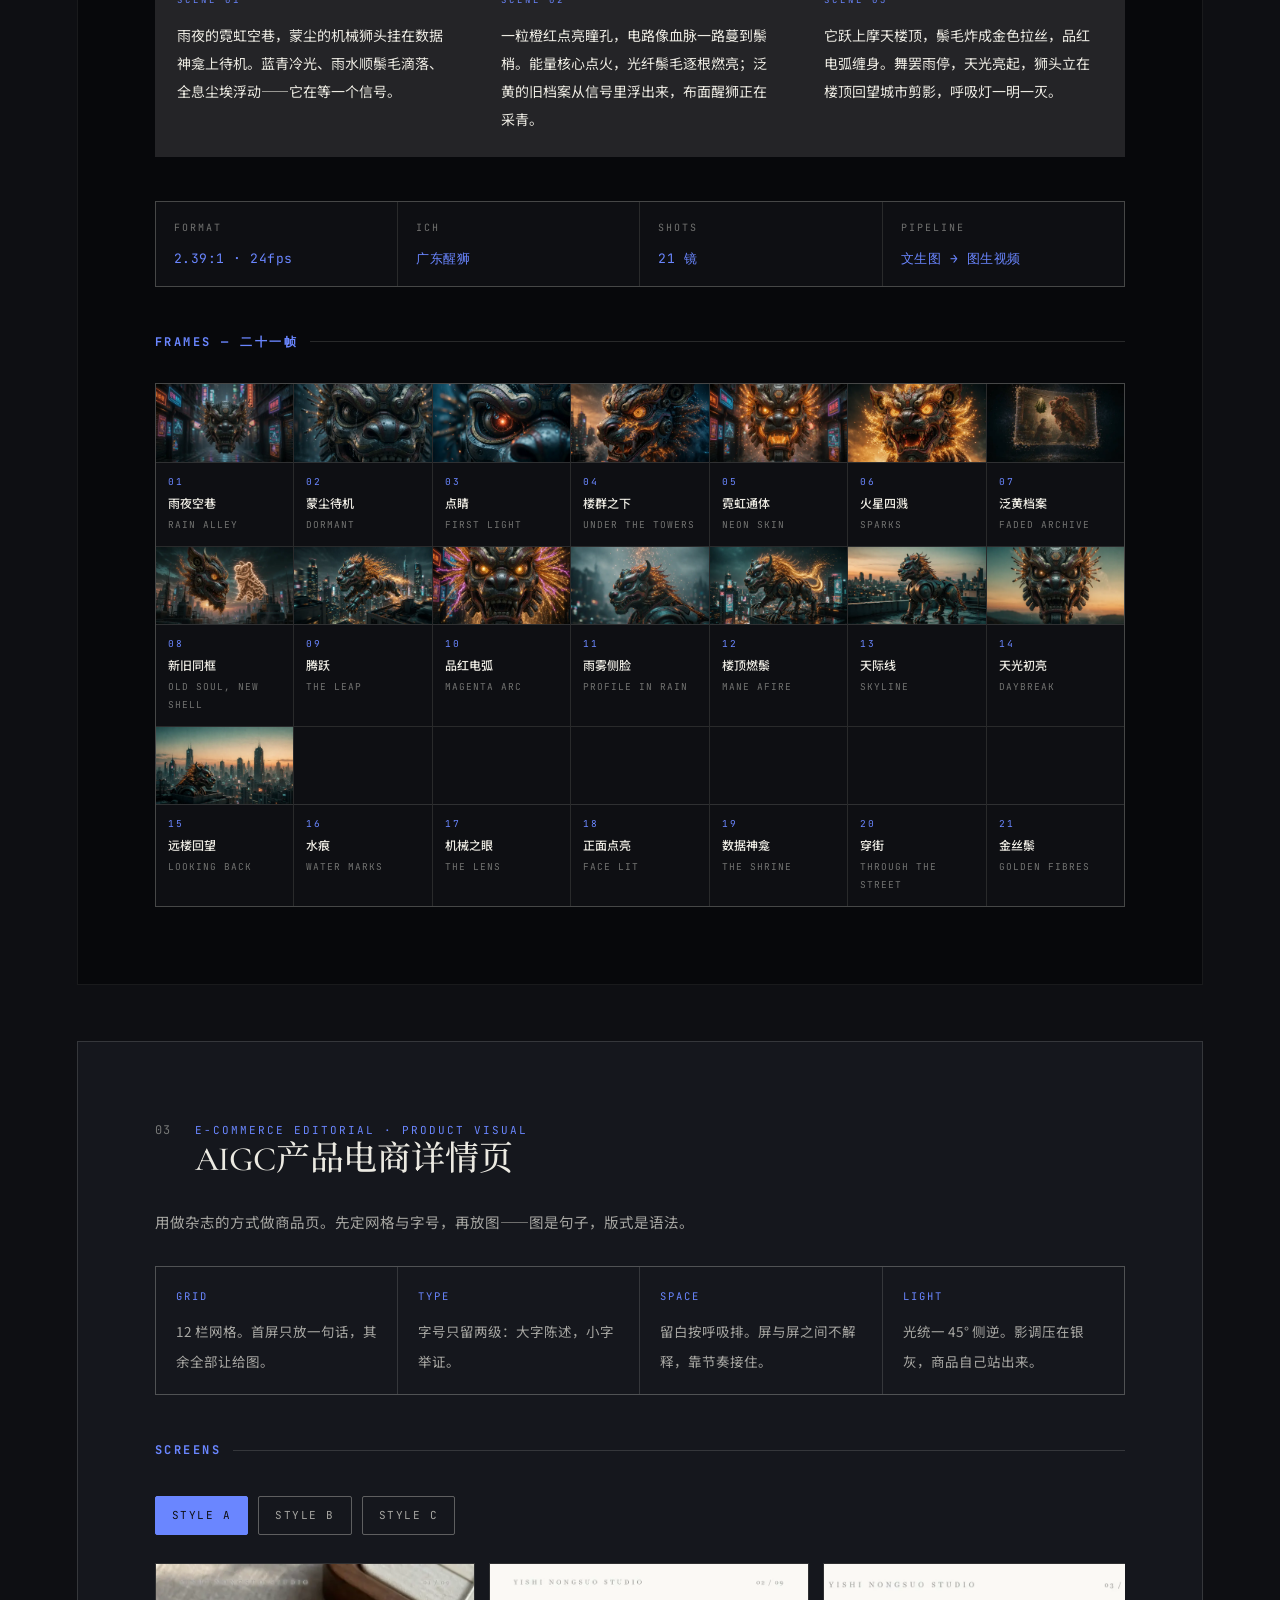
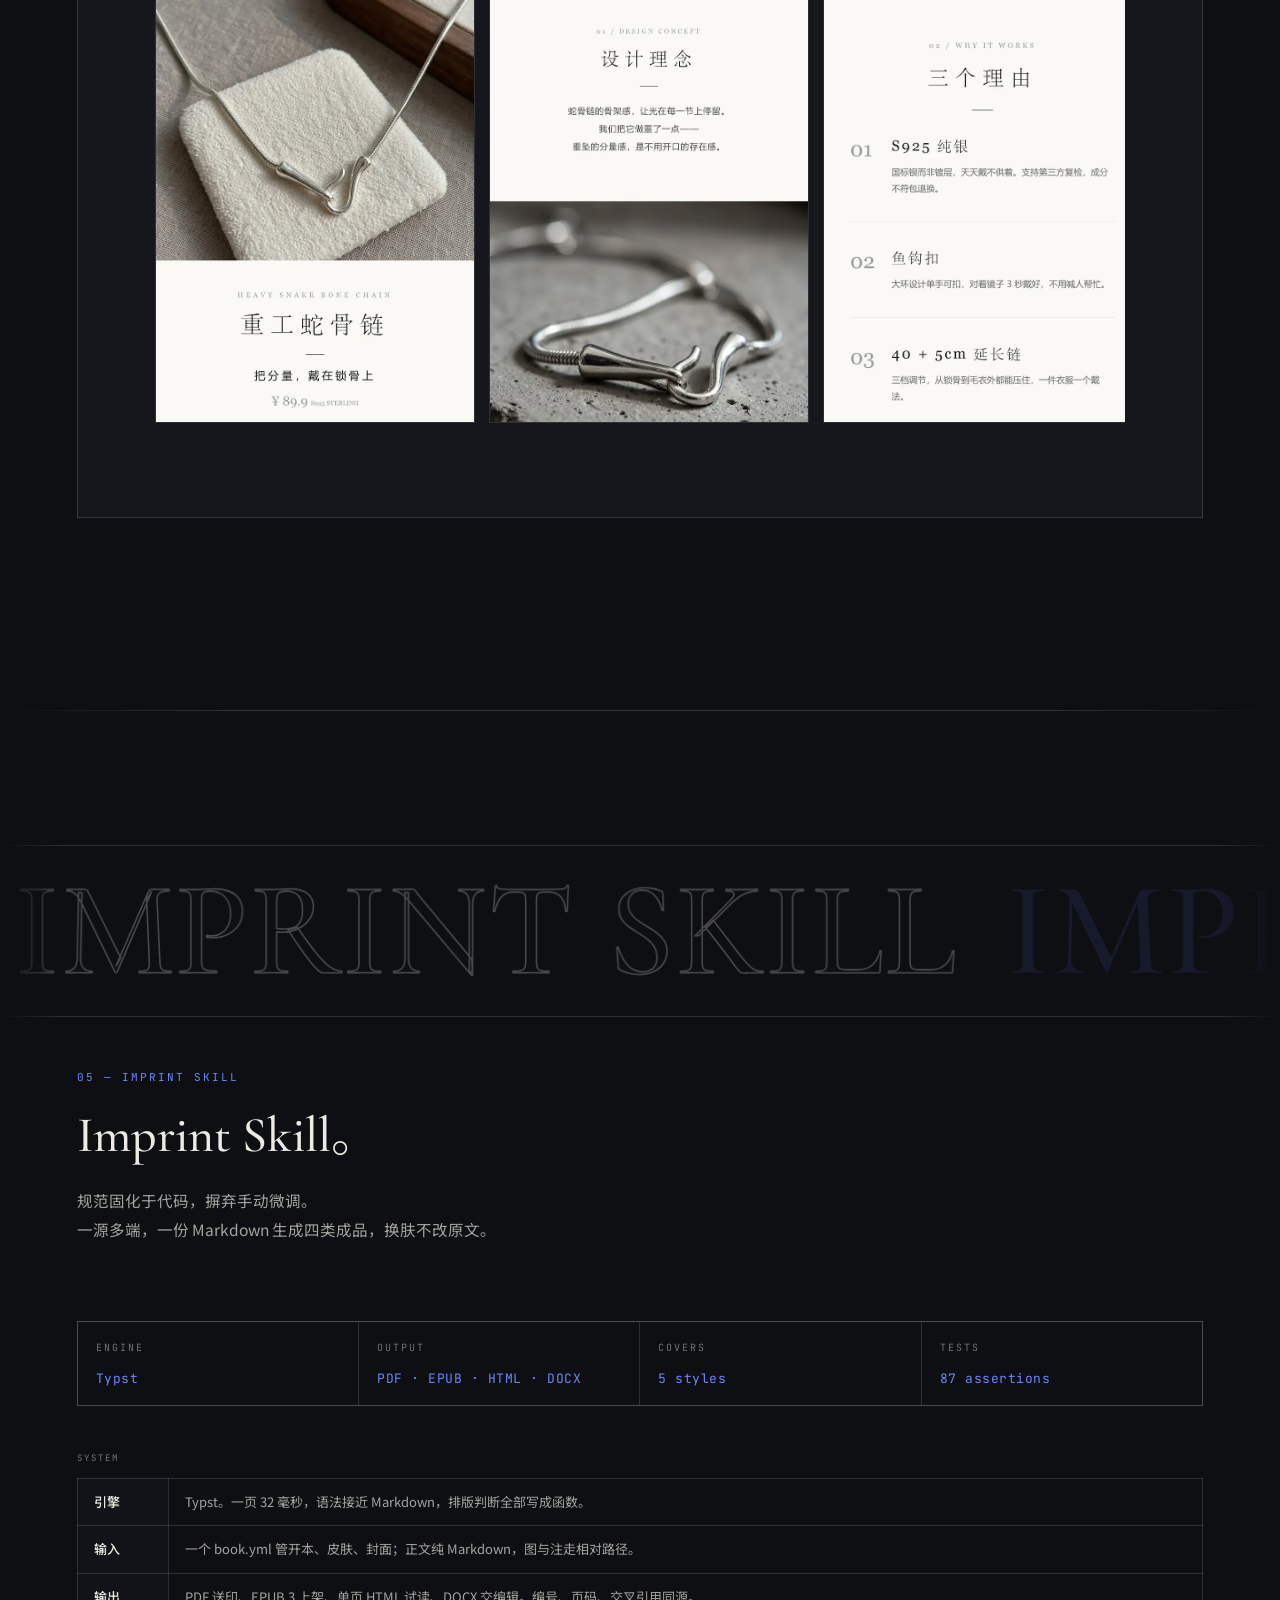
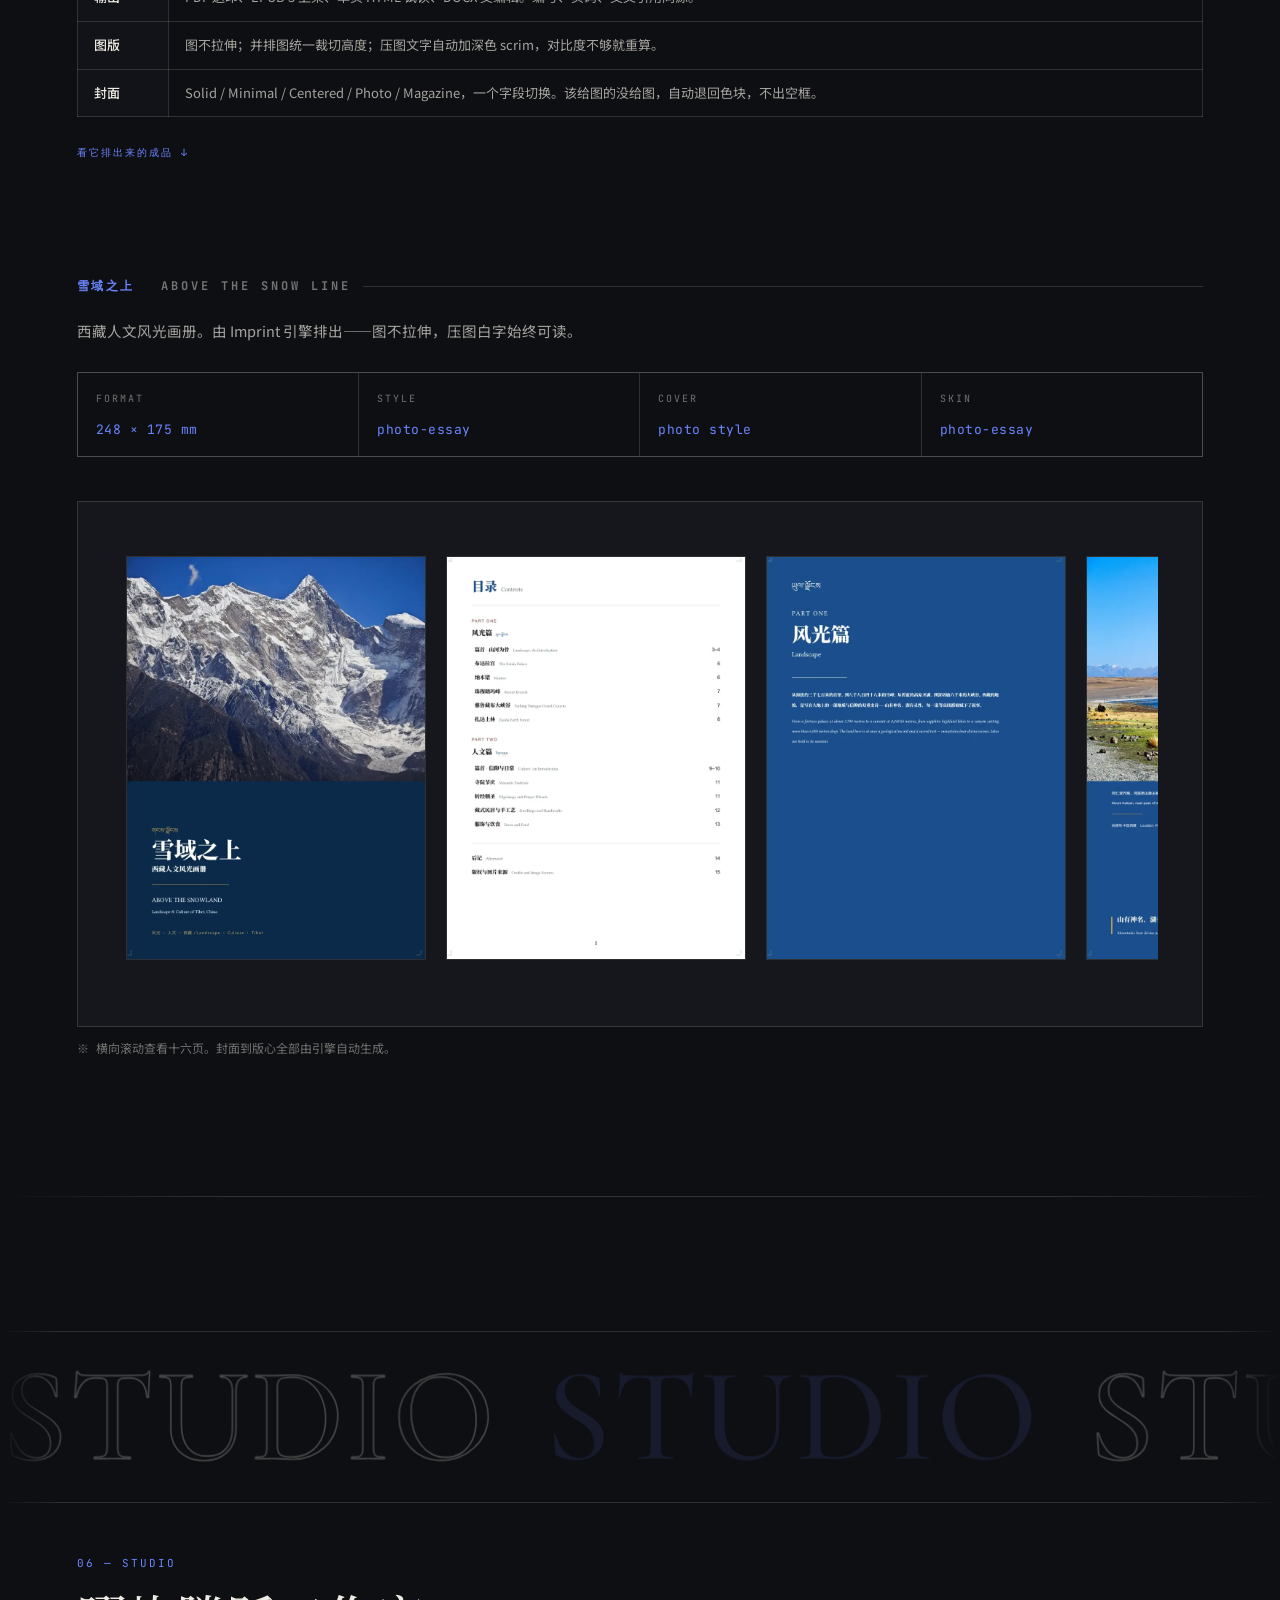
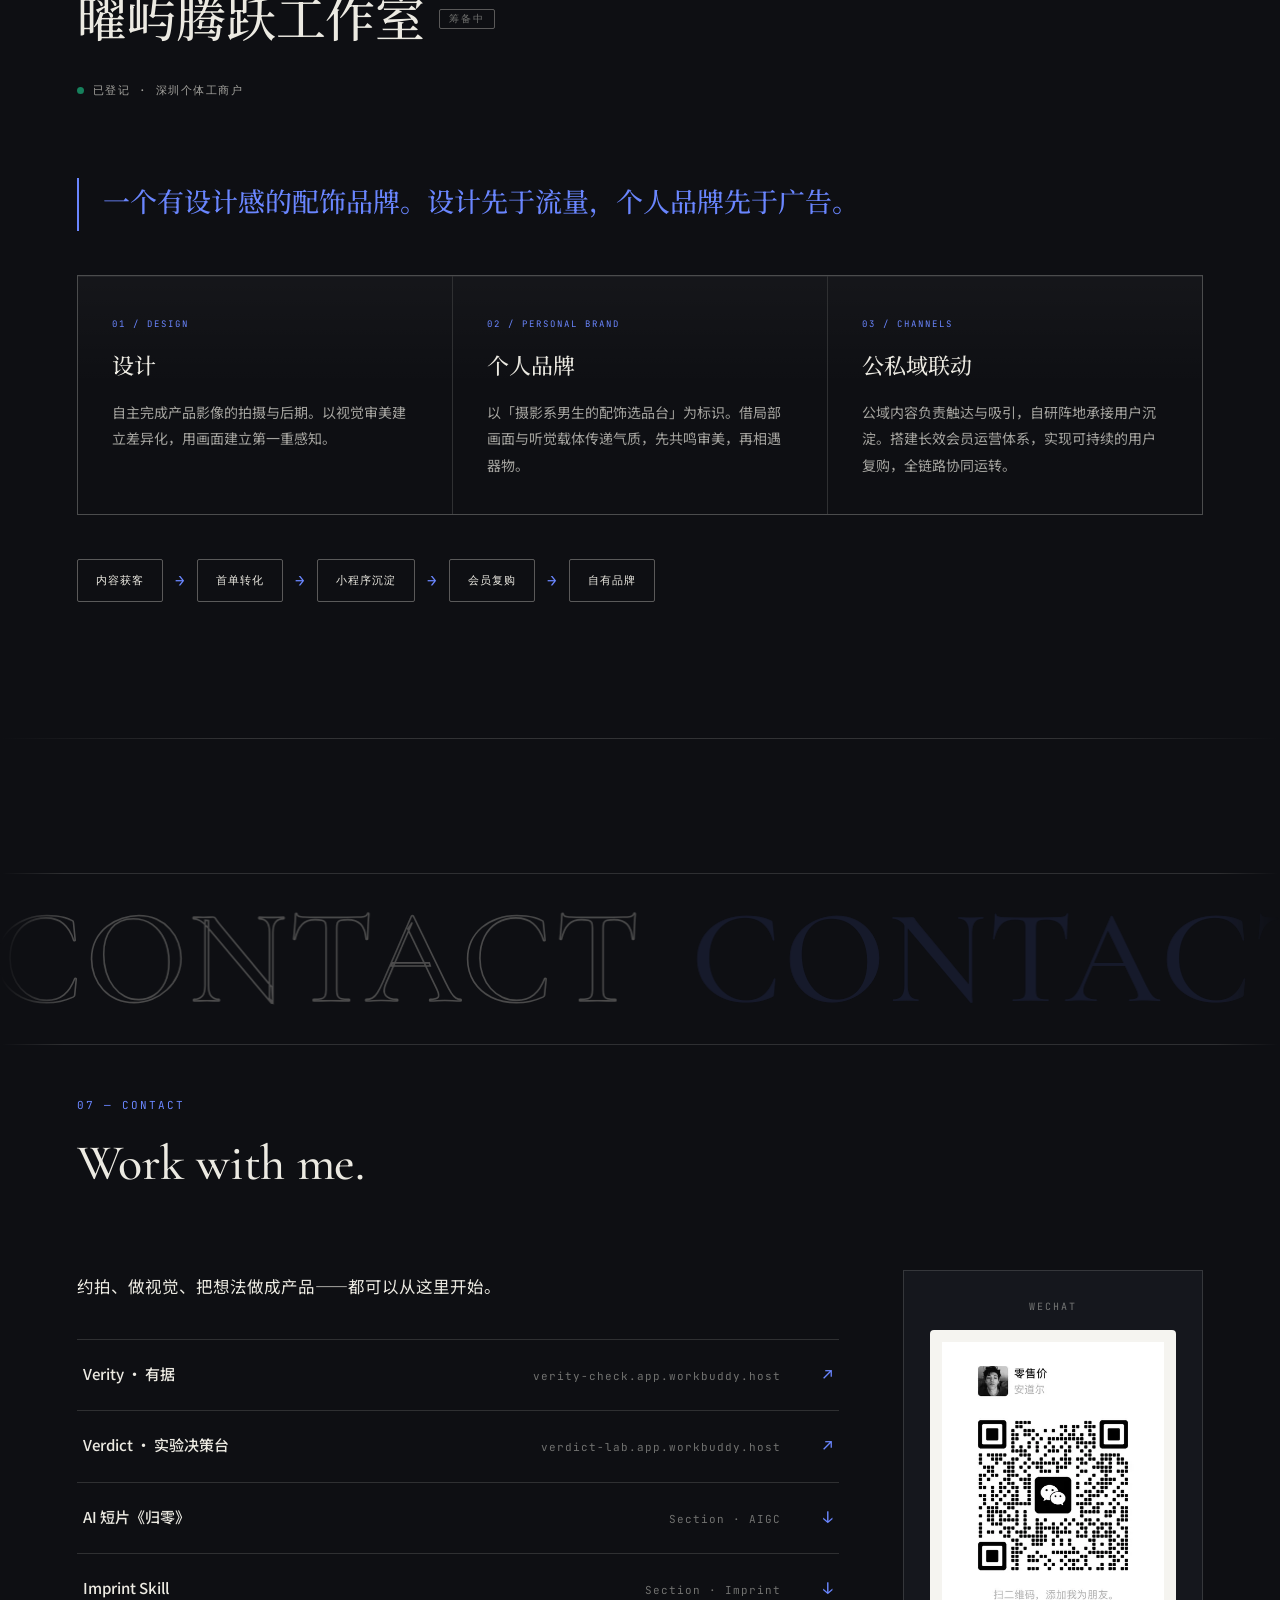
==== commit 43b47db0: "b2: 以 v19 原版为基准，唯一改动 = 章节换色（site-color.css/js）；图片沿用压缩版；移除 motion/sizes/cf" ====
--- a/index.html
+++ b/index.html
@@ -15,7 +15,7 @@
 <link rel="preconnect" href="https://fonts.gstatic.com" crossorigin />
 <link href="https://fonts.googleapis.com/css2?family=Cormorant+Garamond:ital,wght@0,300;0,400;0,500;0,600;1,400&family=Caveat:wght@400;500&family=JetBrains+Mono:wght@300;400;500&family=Noto+Sans+SC:wght@300;400;500&family=Noto+Serif+SC:wght@400;500;600&display=swap" rel="stylesheet" />
 <link rel="icon" href="data:image/svg+xml,%3Csvg xmlns='http://www.w3.org/2000/svg' viewBox='0 0 32 32'%3E%3Crect width='32' height='32' fill='%230e0f13'/%3E%3Ctext x='16' y='22' font-family='Georgia,serif' font-size='18' fill='%236a86ff' text-anchor='middle'%3ED%3C/text%3E%3C/svg%3E" />
-<link rel="stylesheet" href="assets/css/site.css?v=20261026f" />
+<link rel="stylesheet" href="assets/css/site.css?v=20261026g" />
 <!-- 改动一：章节换色（删掉这一行 + 下面那行 script 即完全回到原样） -->
 <link rel="stylesheet" href="assets/css/site-color.css?v=20261027b" />
 <!-- 改动二：章节滚动横幅（删掉这一行 + 对应 script 即完全移除） -->
--- a/assets/css/site.css
+++ b/assets/css/site.css
@@ -1468,8 +1468,9 @@
   .sec-desc { font-size: 14px; line-height: 1.85; }
   .eyebrow { font-size: 9px; letter-spacing: 2px; }
 
-  /* 首屏：不再满屏留白，黑胶回到按钮下方 */
-  .hero { min-height: auto; }
+  /* 首屏：手机端填满一屏（100svh 避开地址栏跳动），
+     否则首屏太矮、下一屏的头像会露在首屏底部 */
+  .hero { min-height: 100svh; }
   .hero-inner { grid-template-columns: 1fr; gap: 34px; padding-block: 104px 56px; }
   .display { font-size: clamp(54px, 16vw, 74px); margin-bottom: 16px; }
   .hero-line { font-size: 16px; line-height: 1.8; min-height: 3.6em; margin-bottom: 24px; }
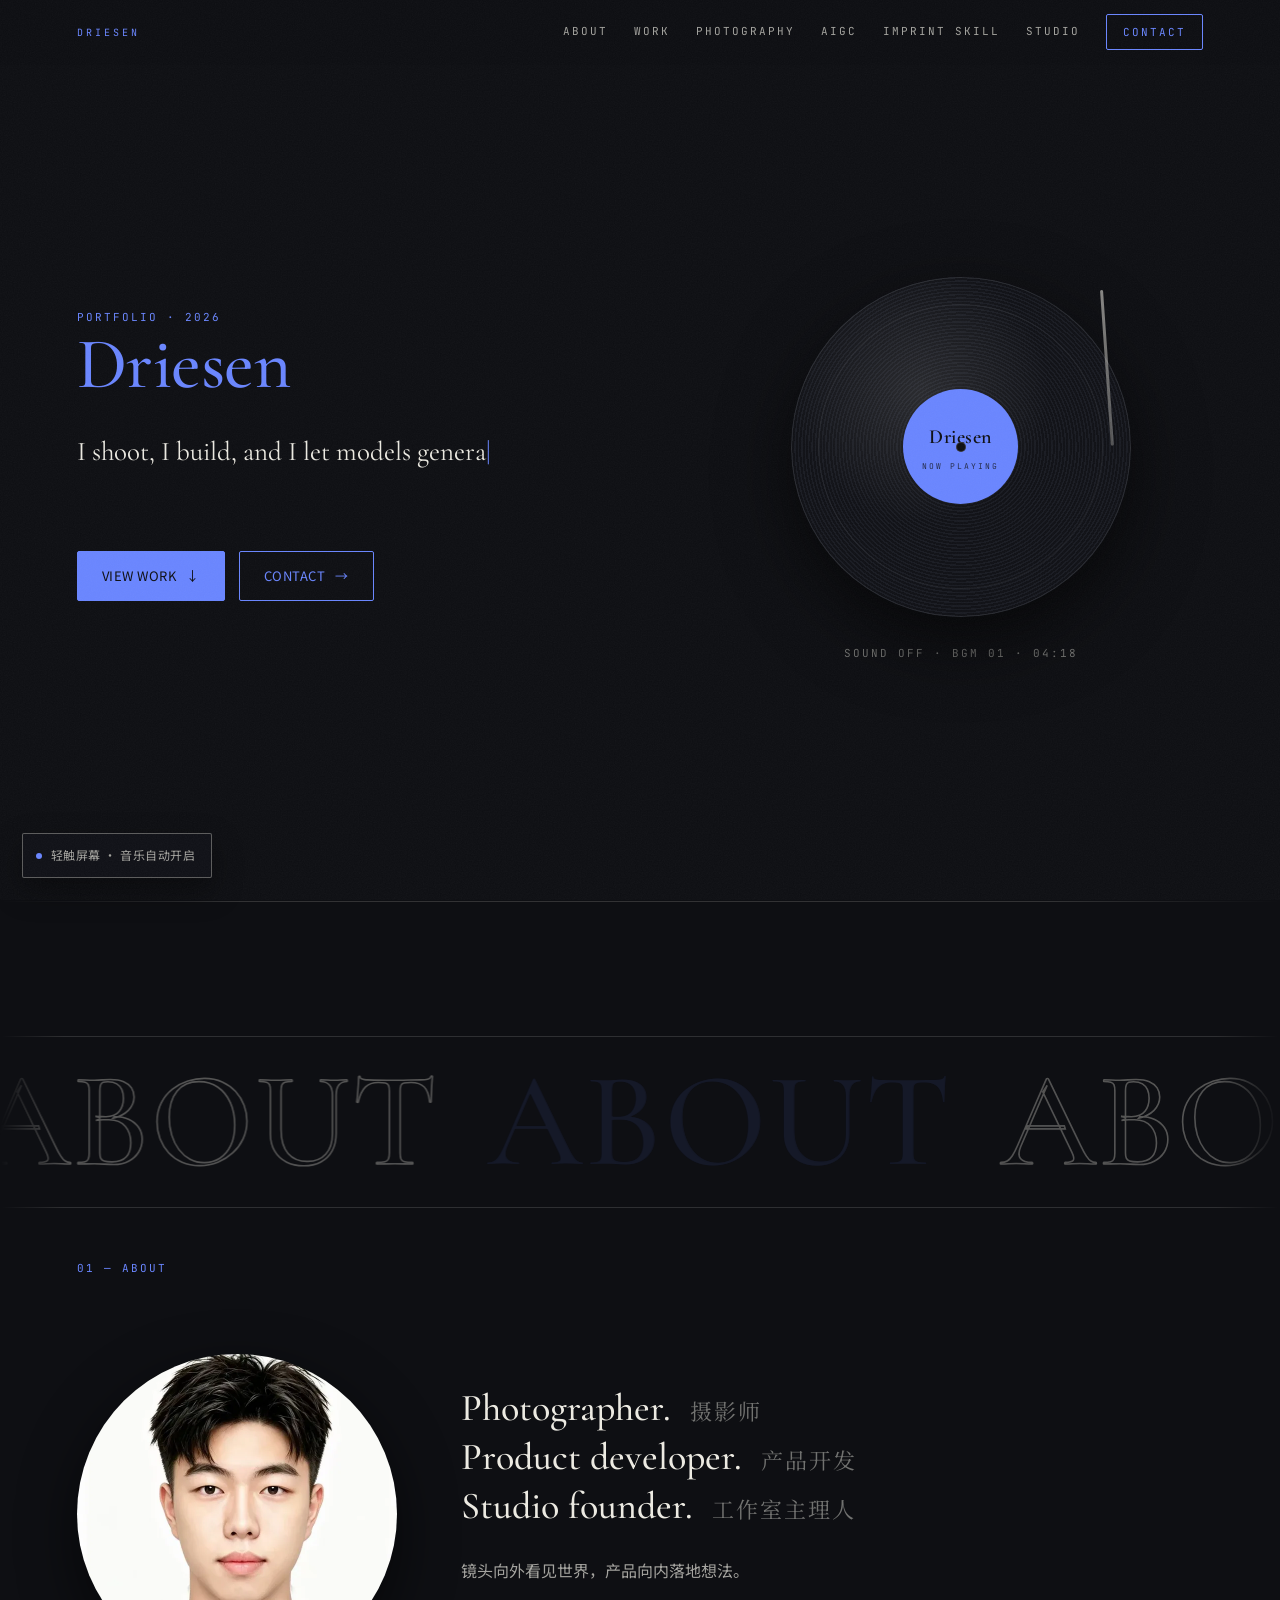
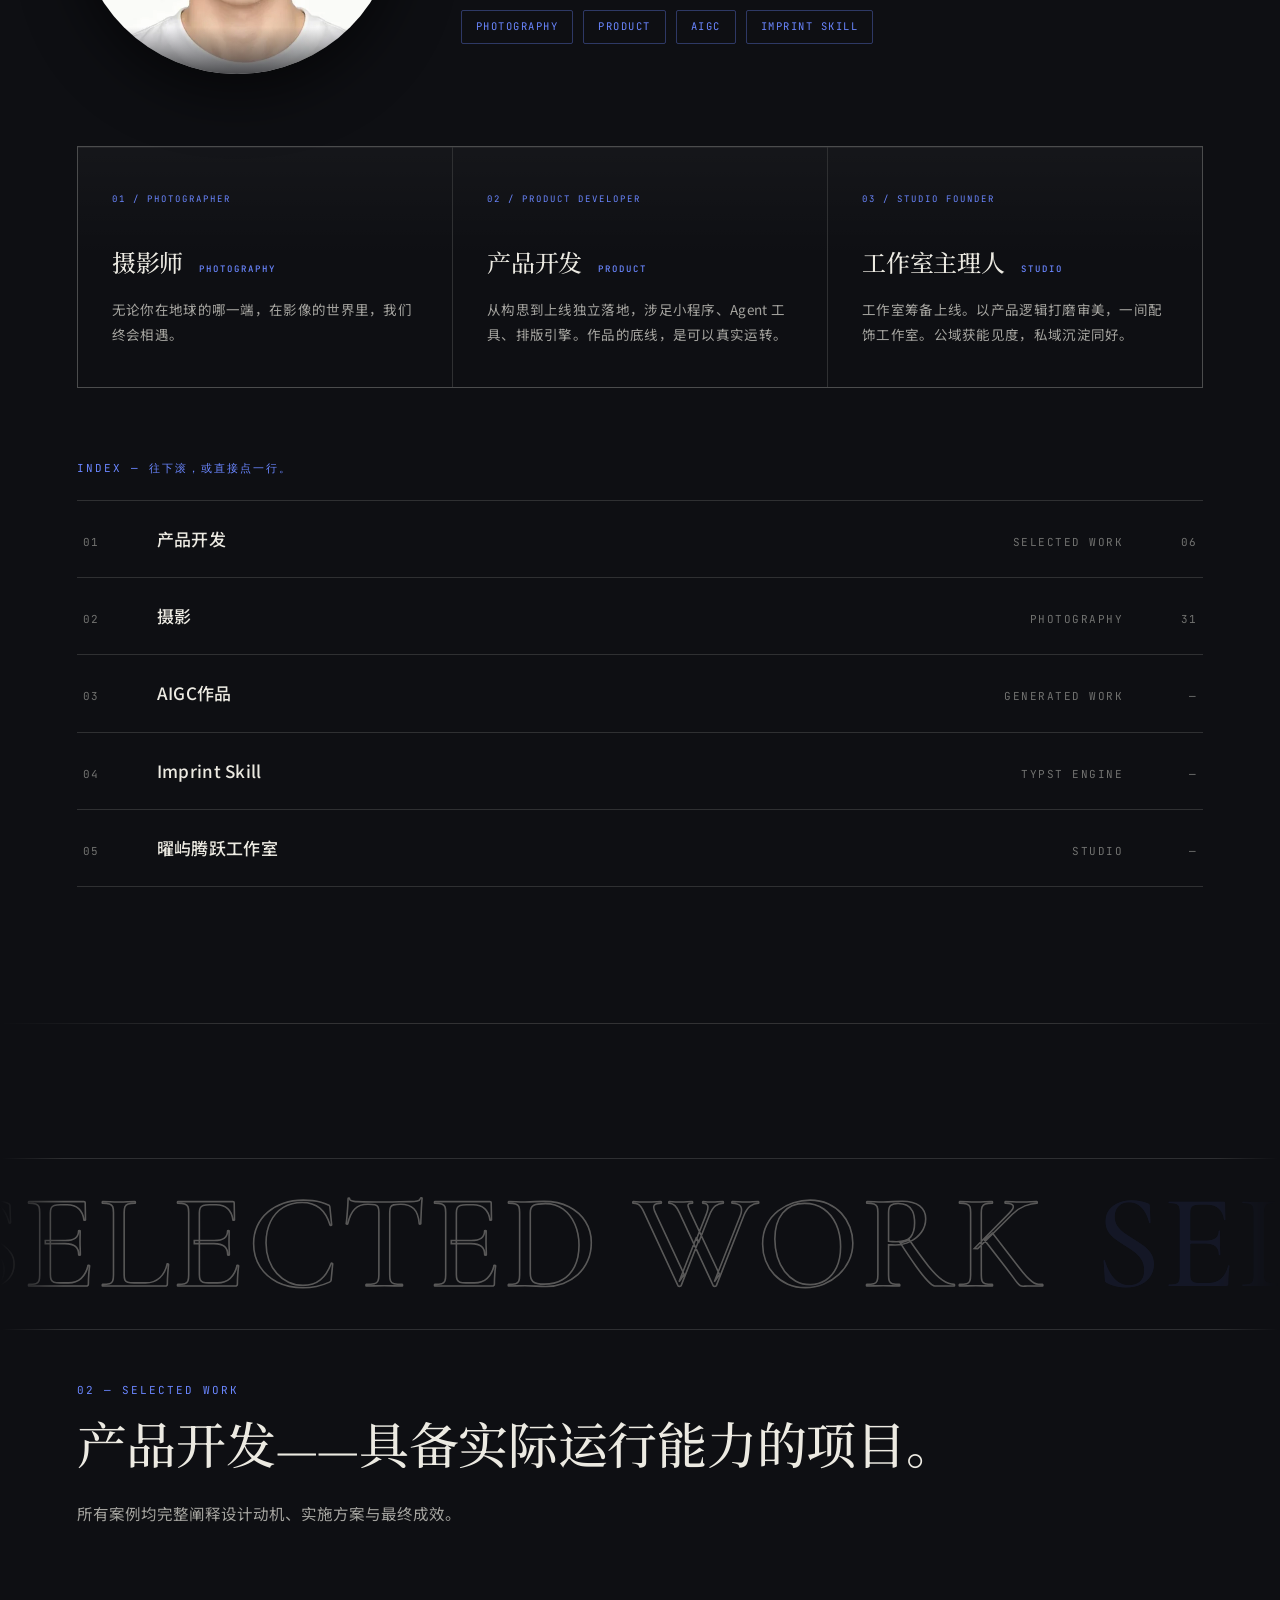
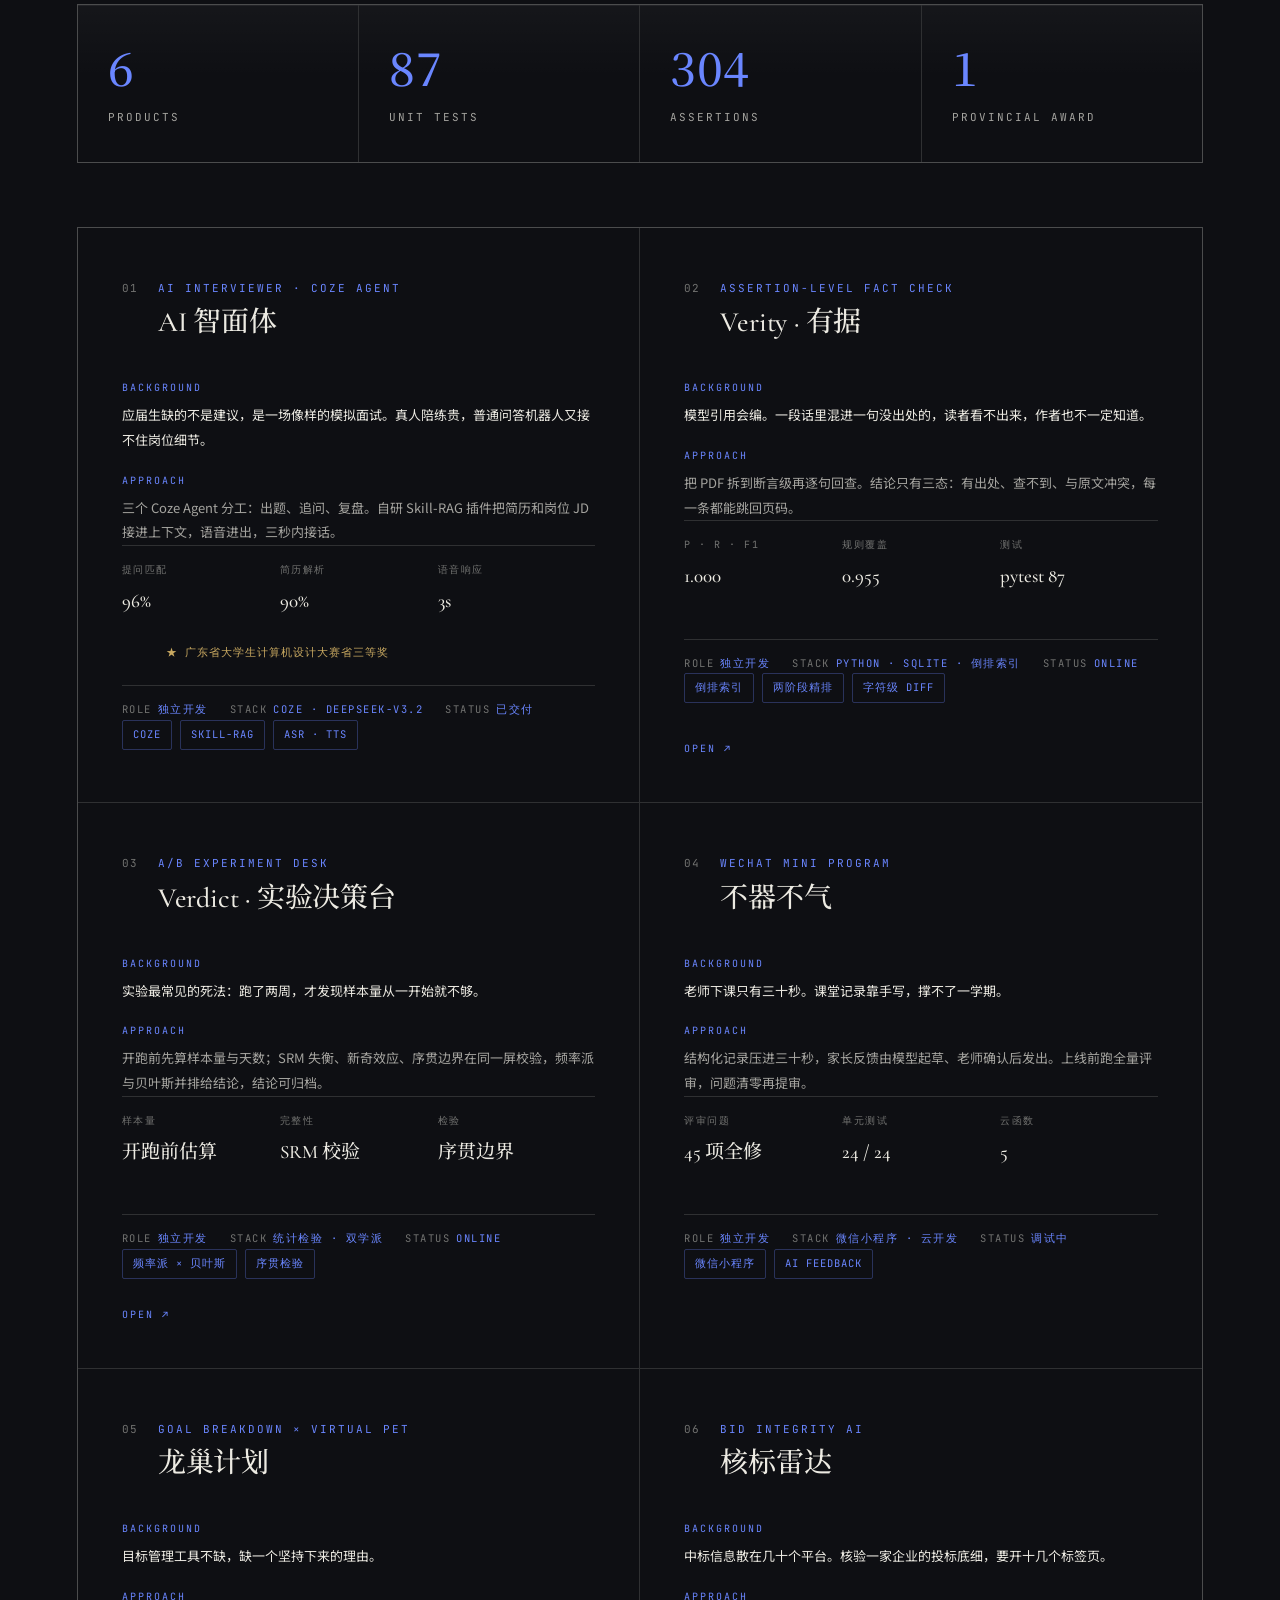
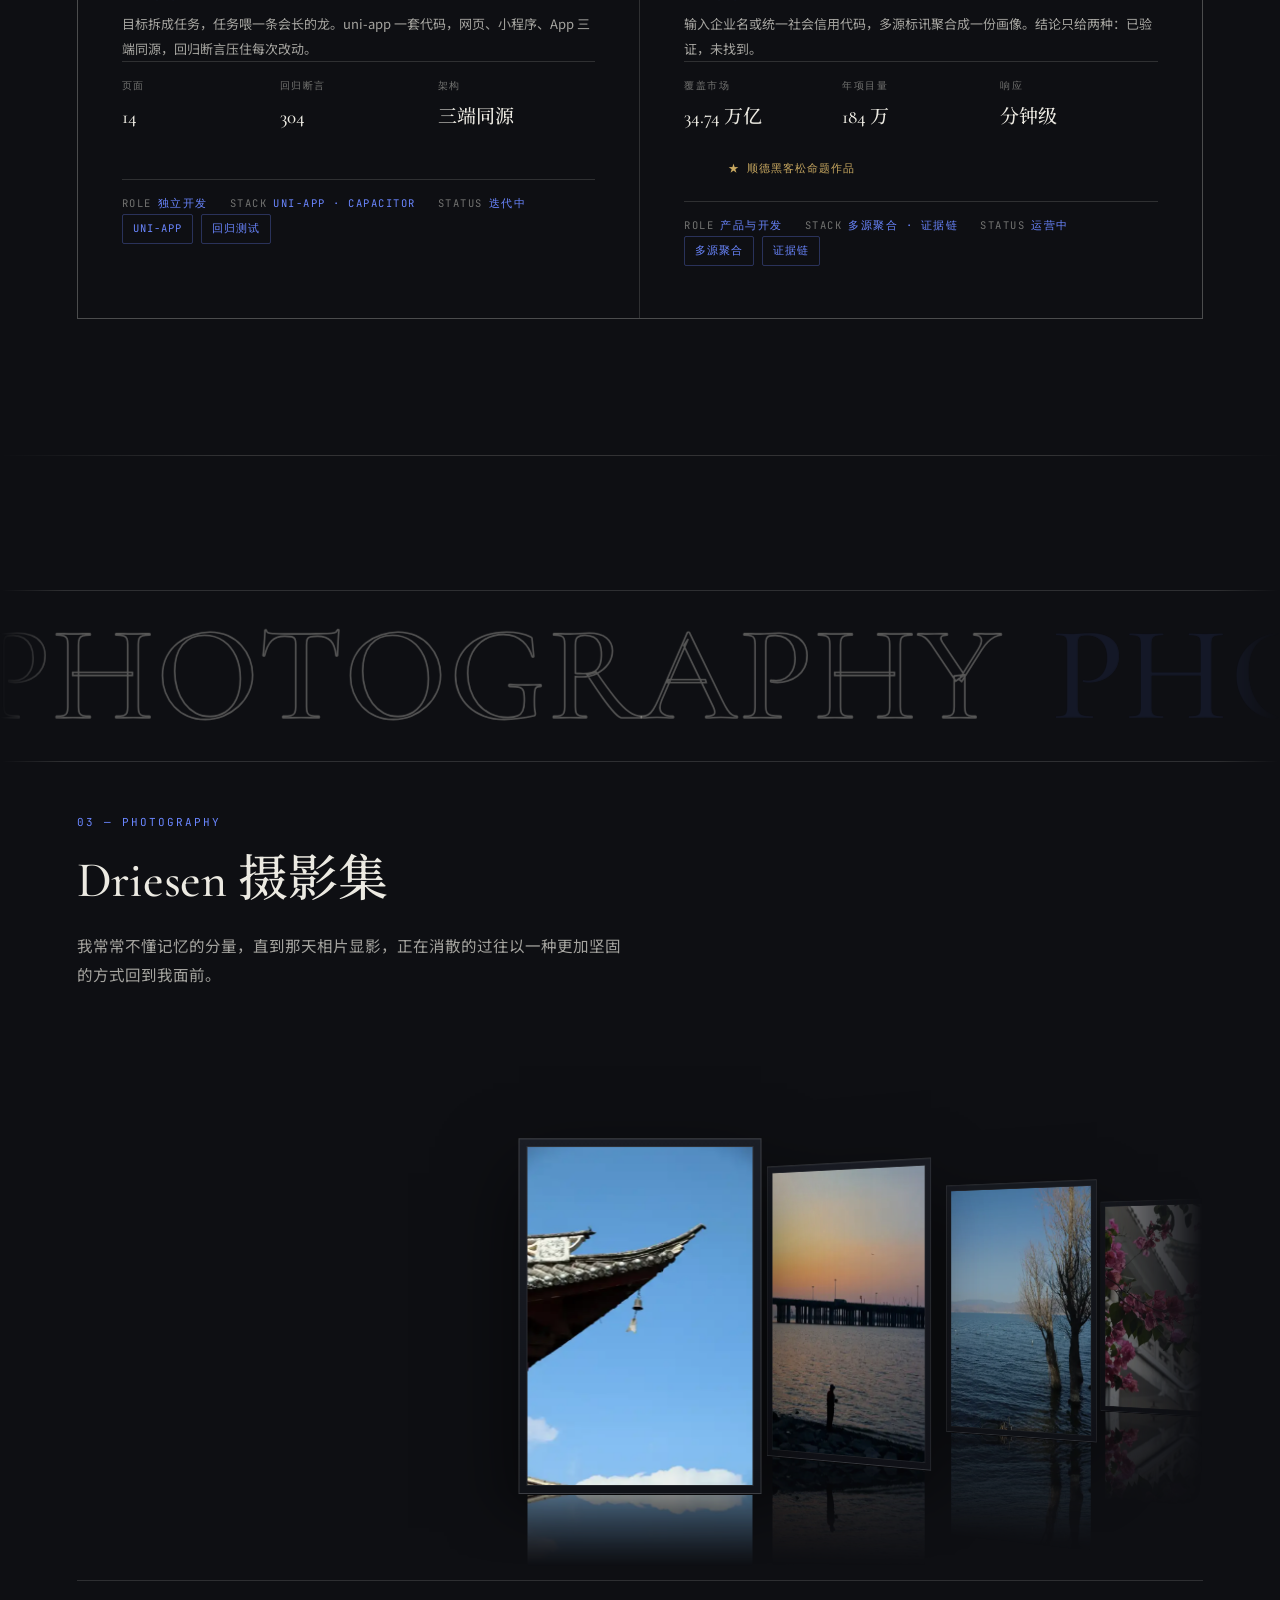
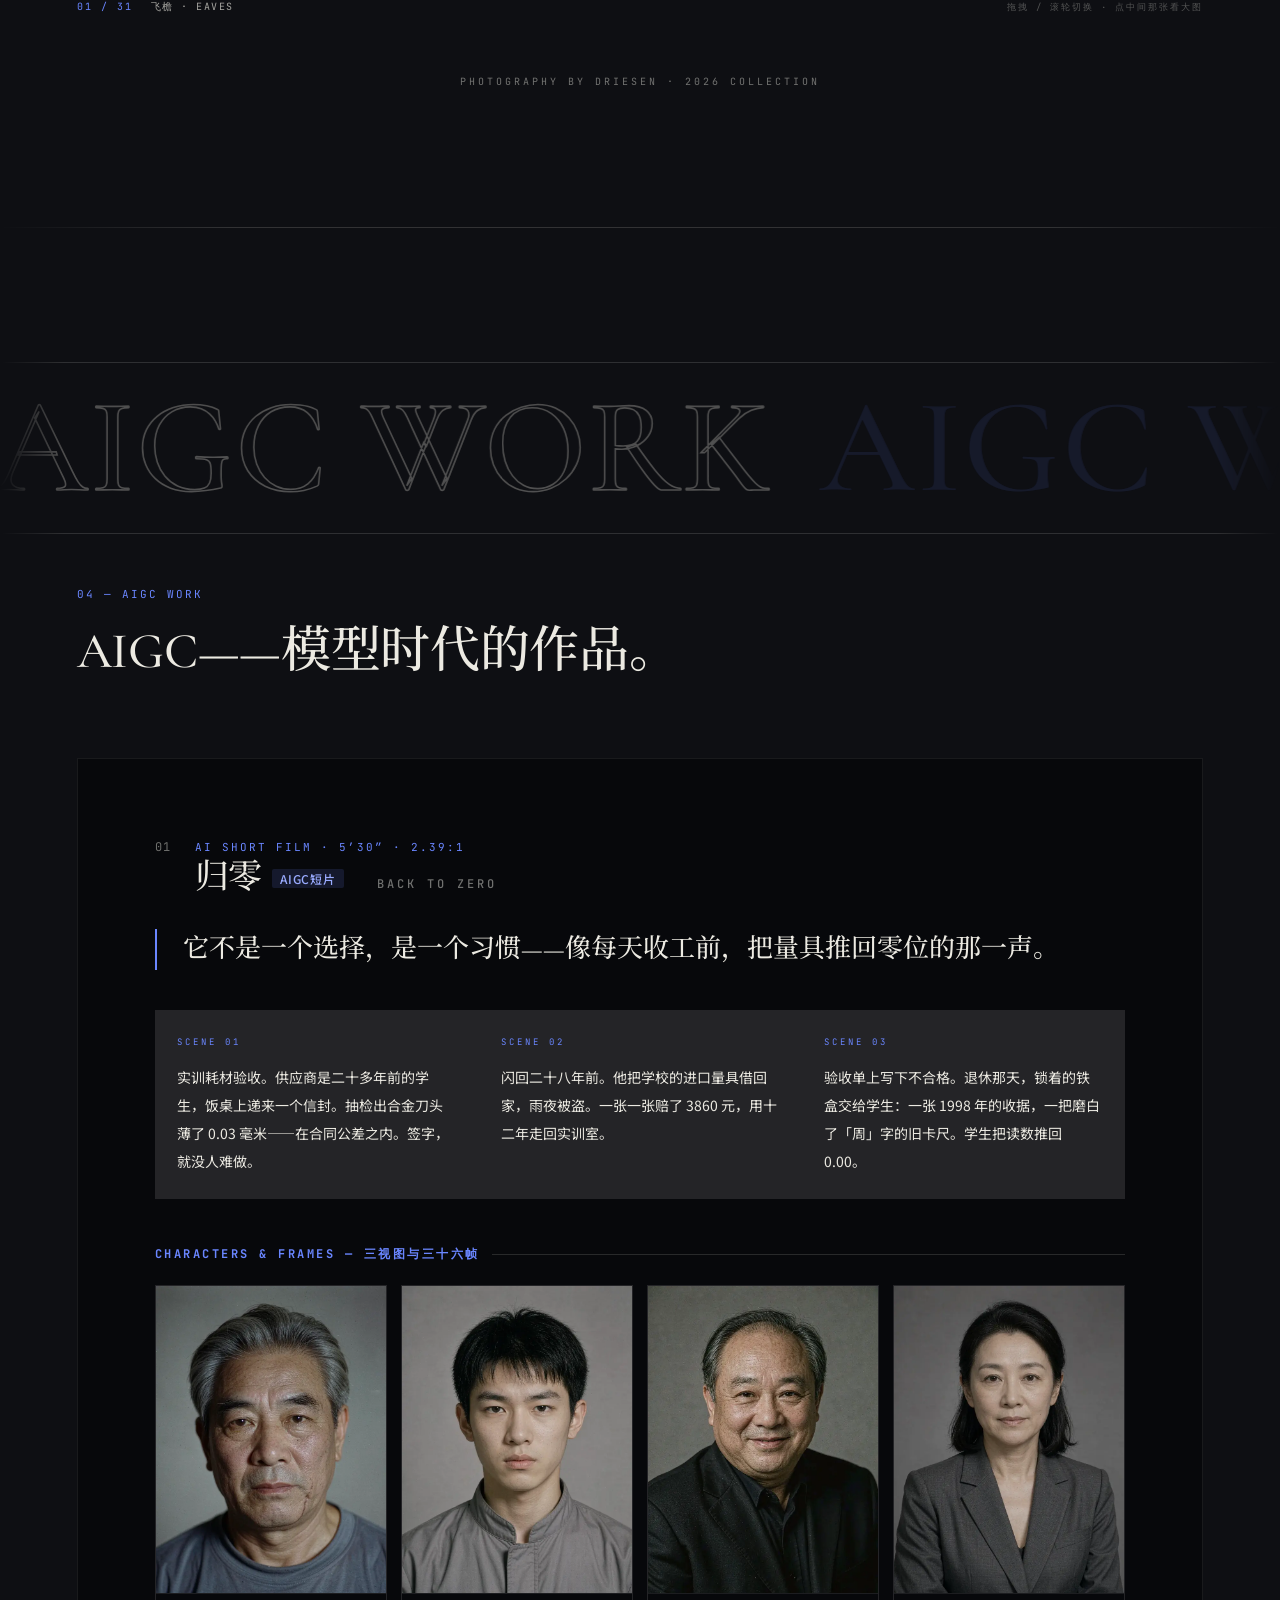
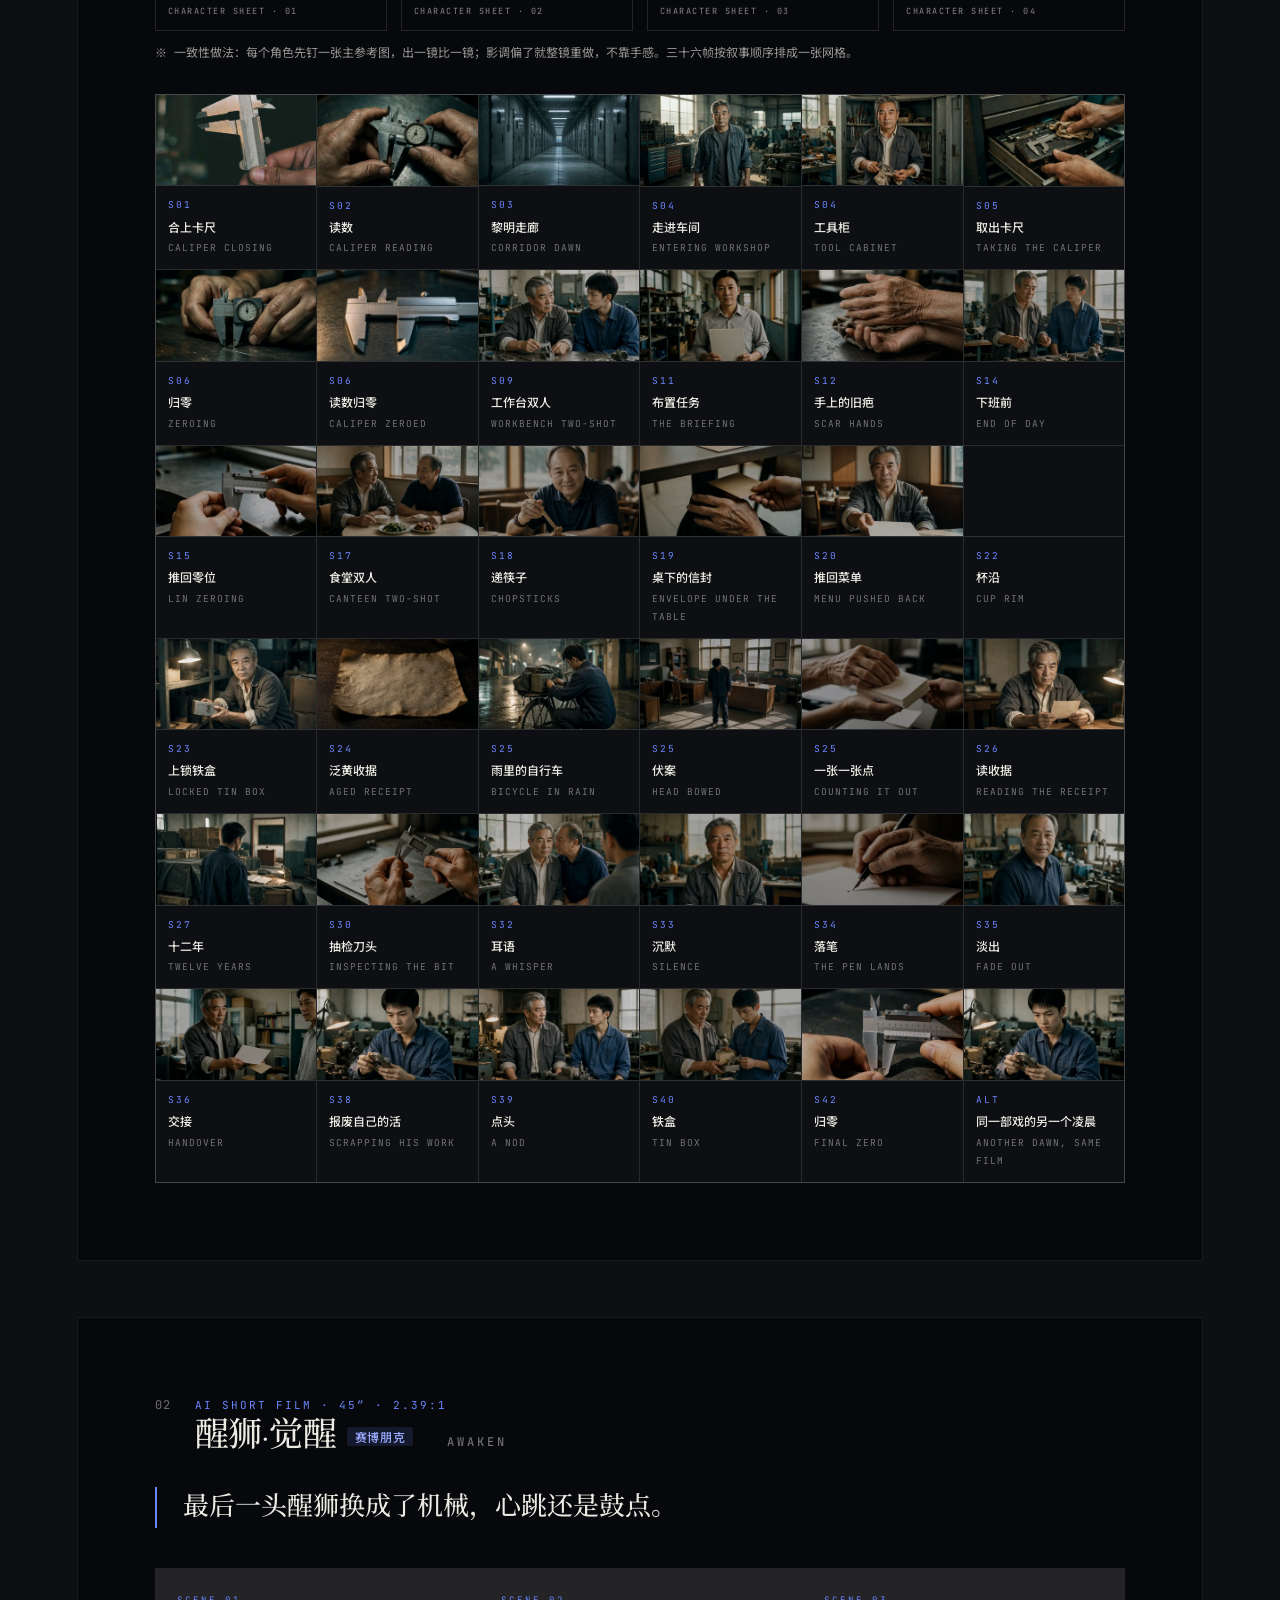
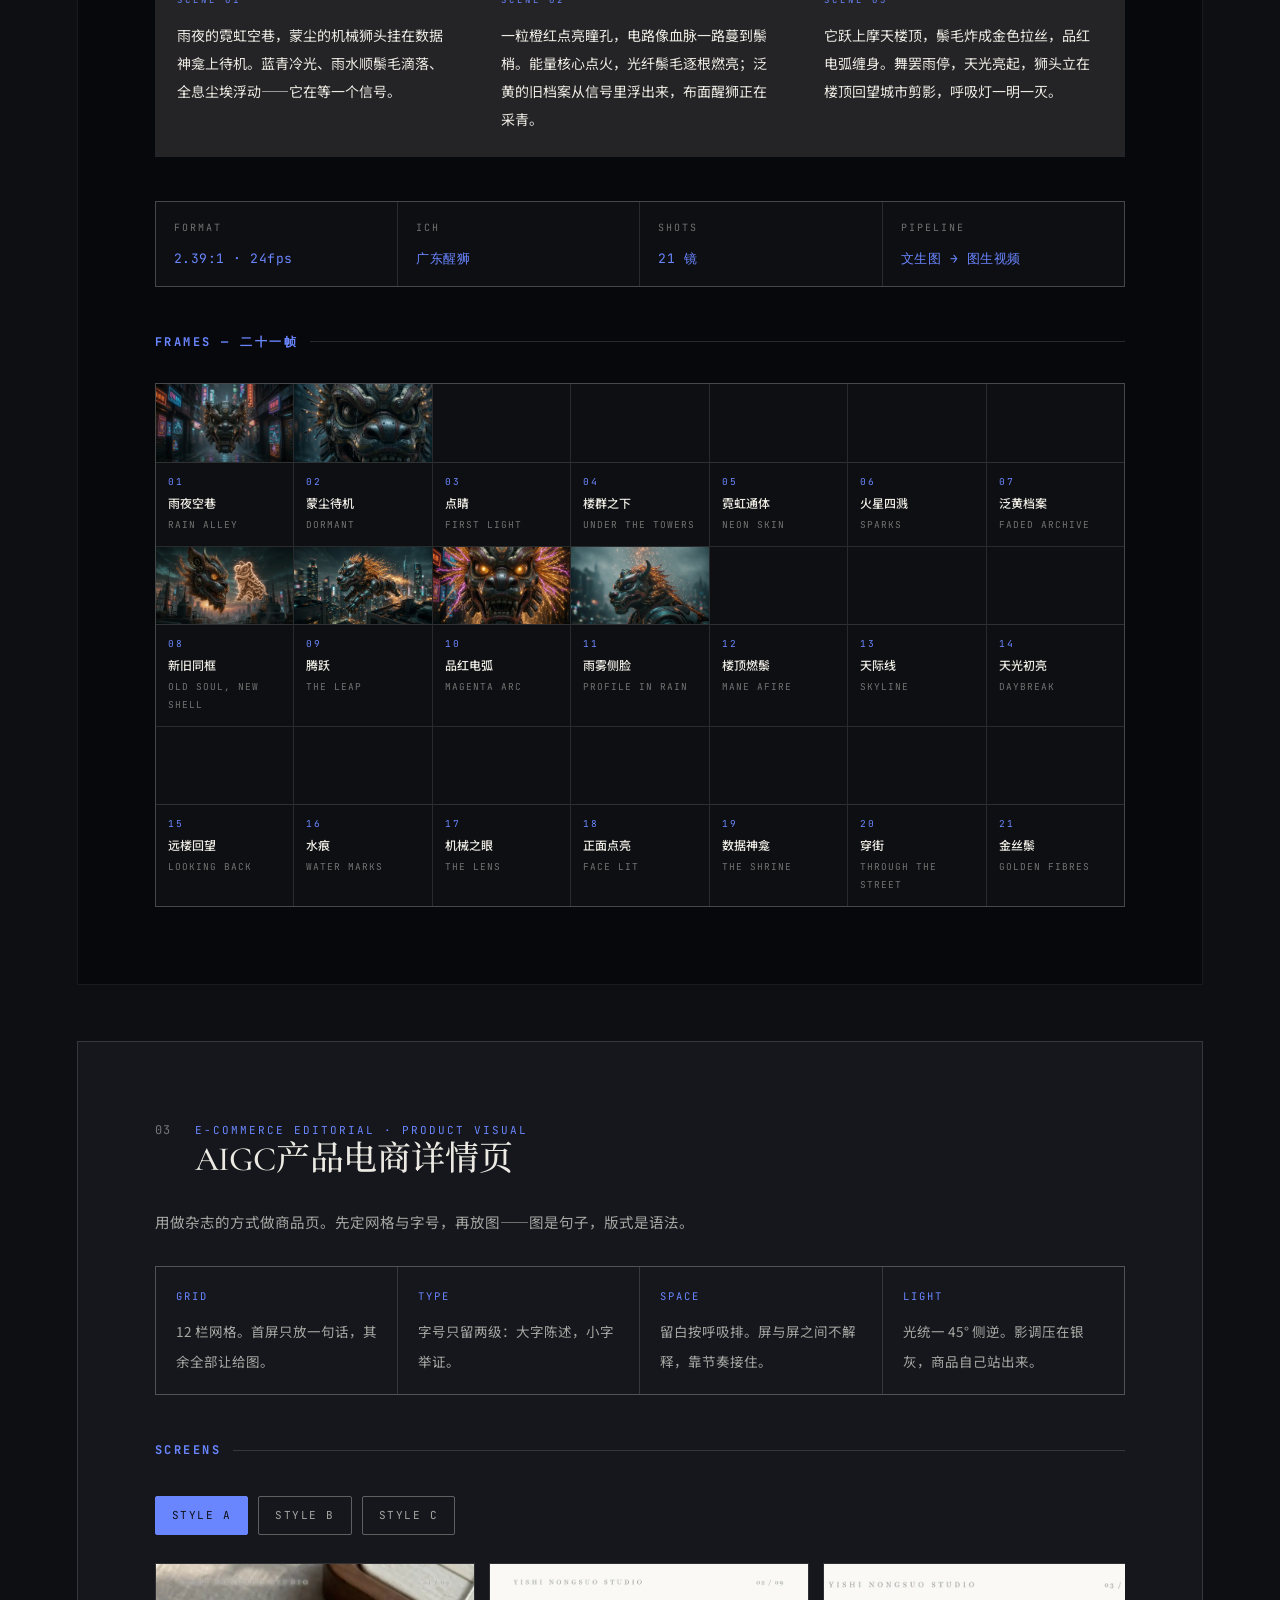
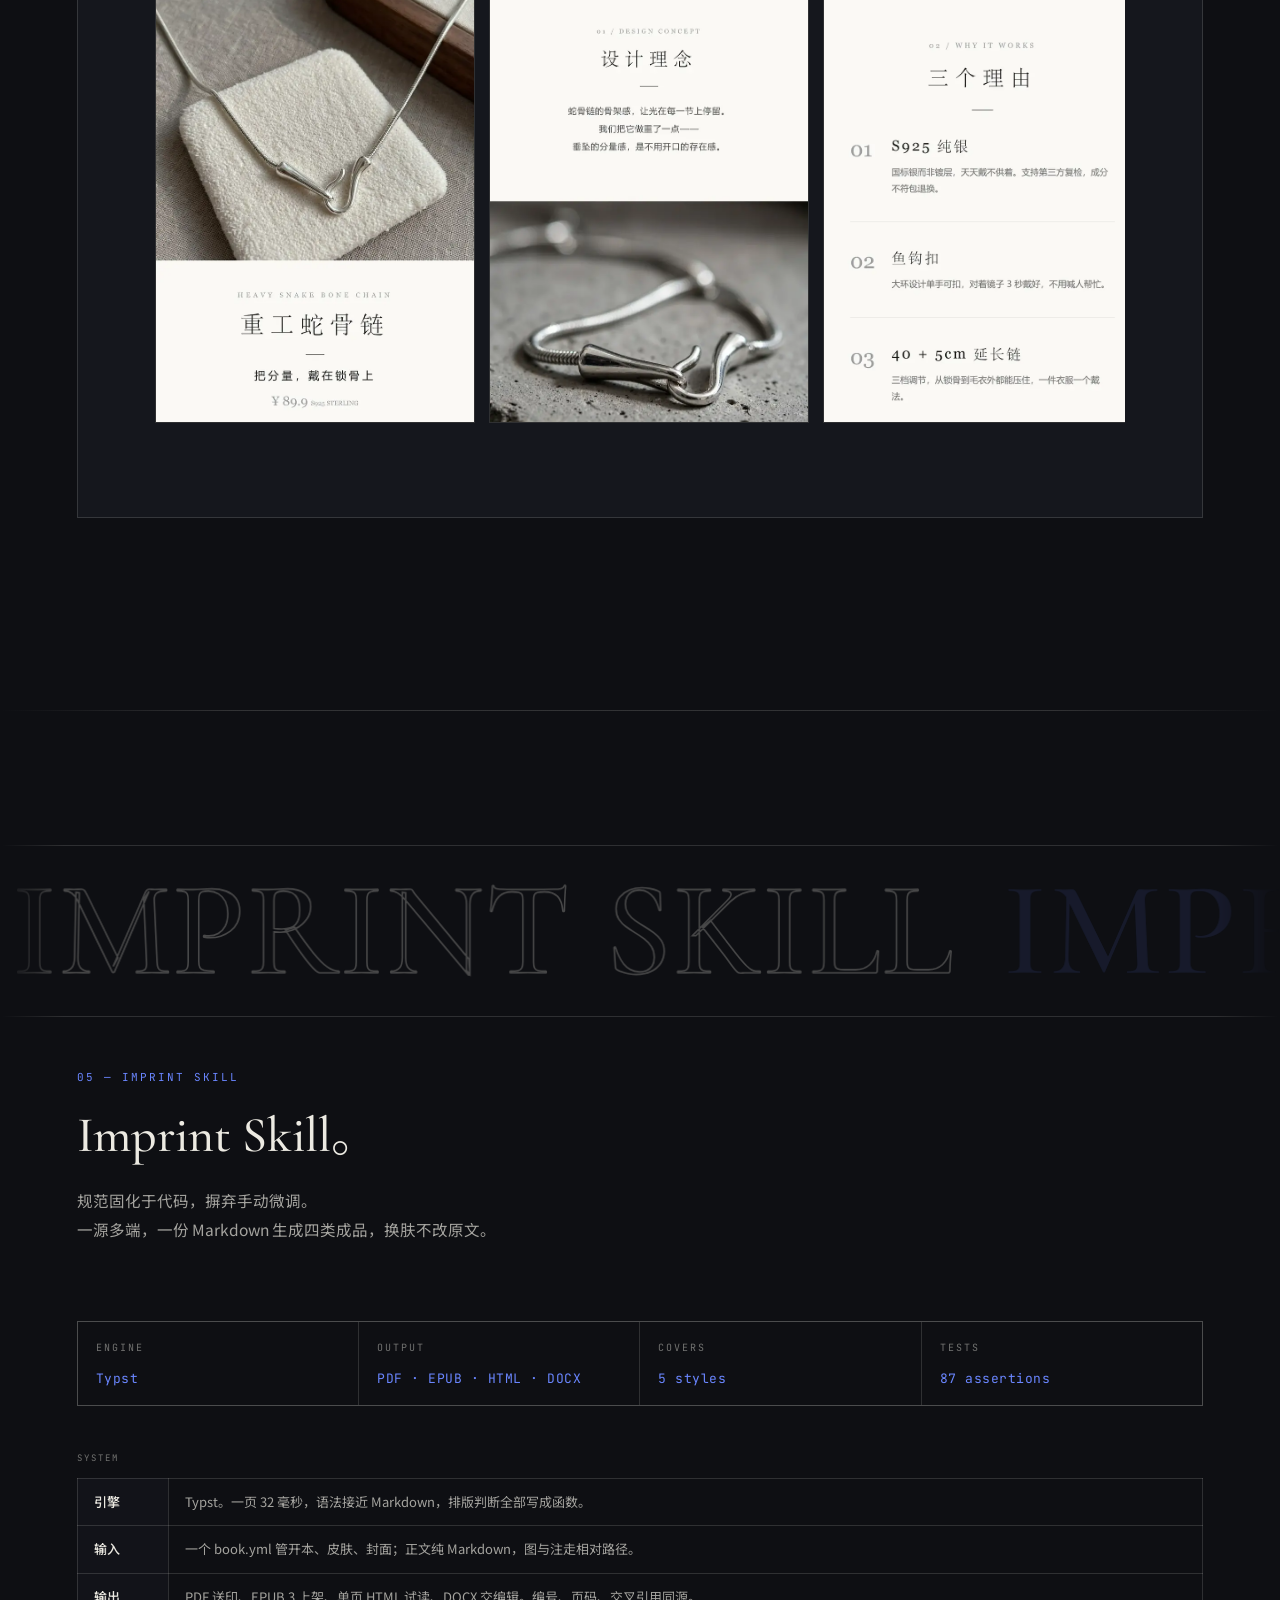
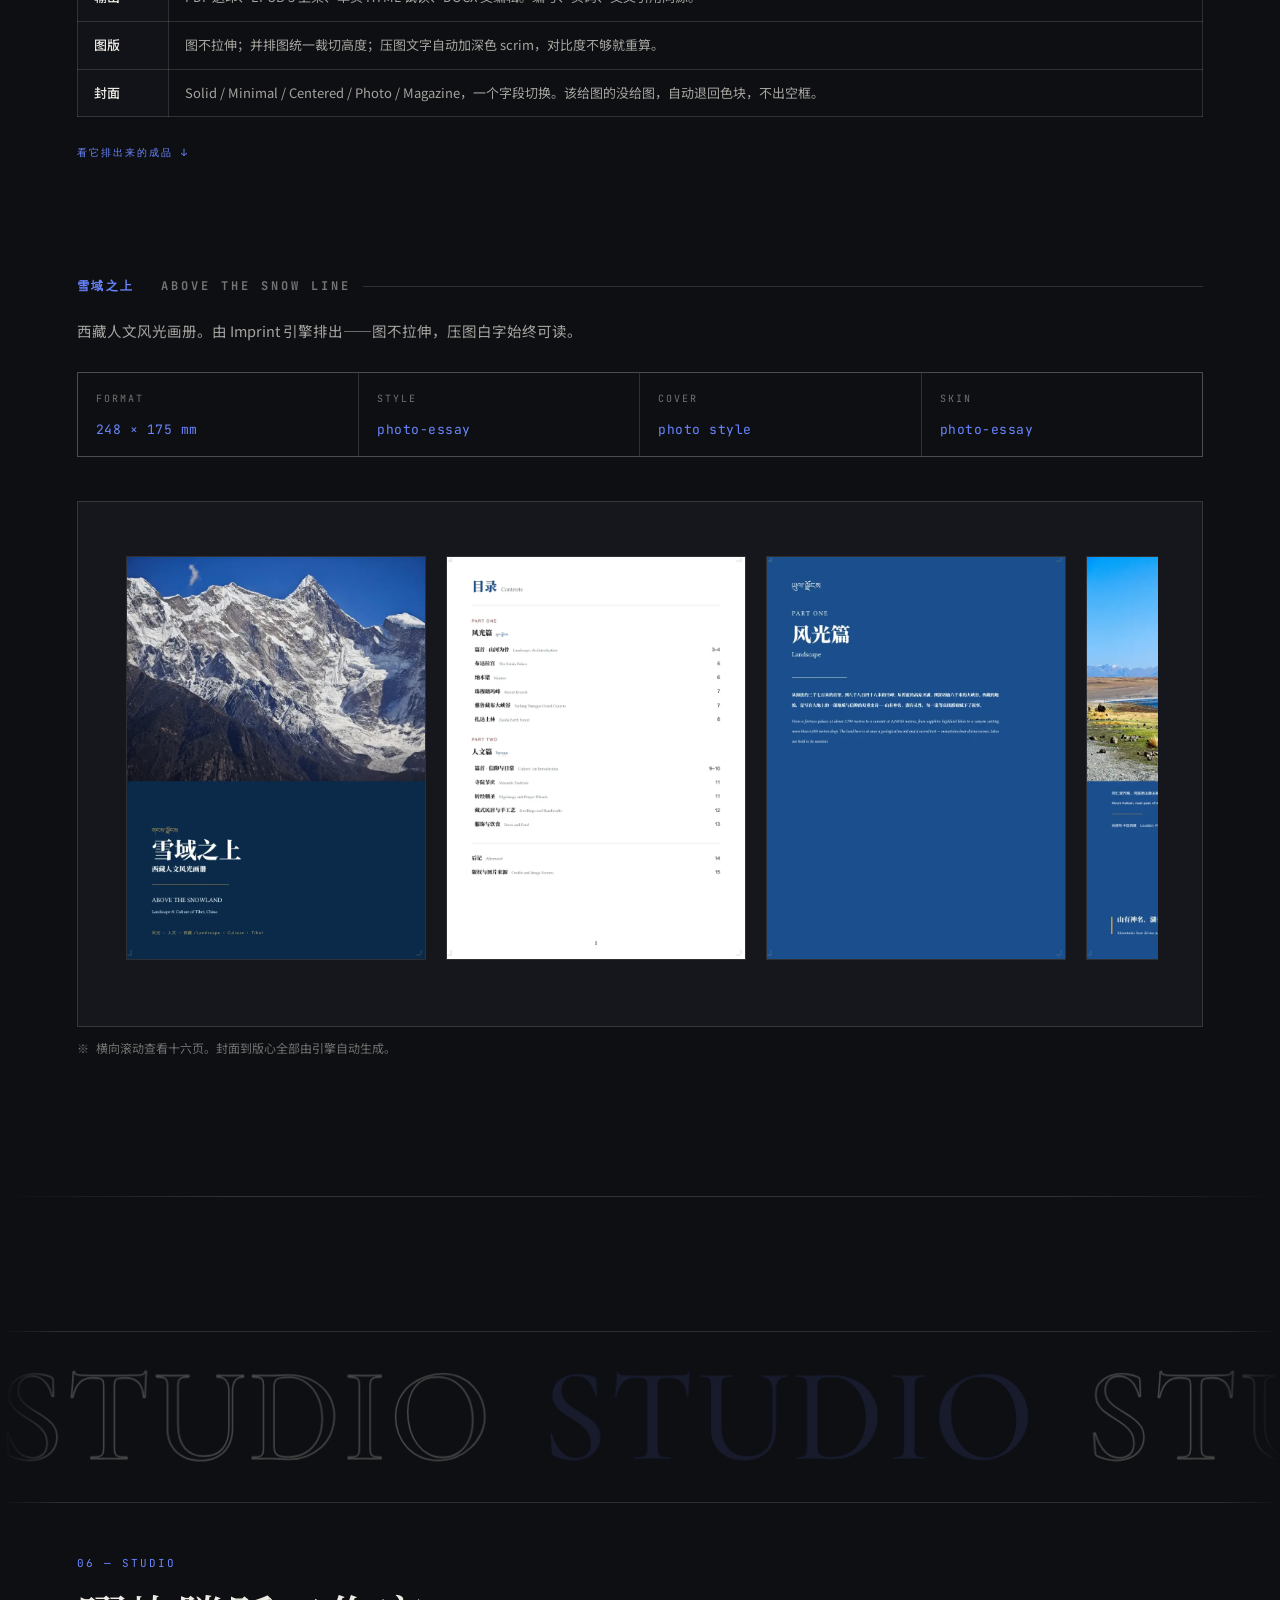
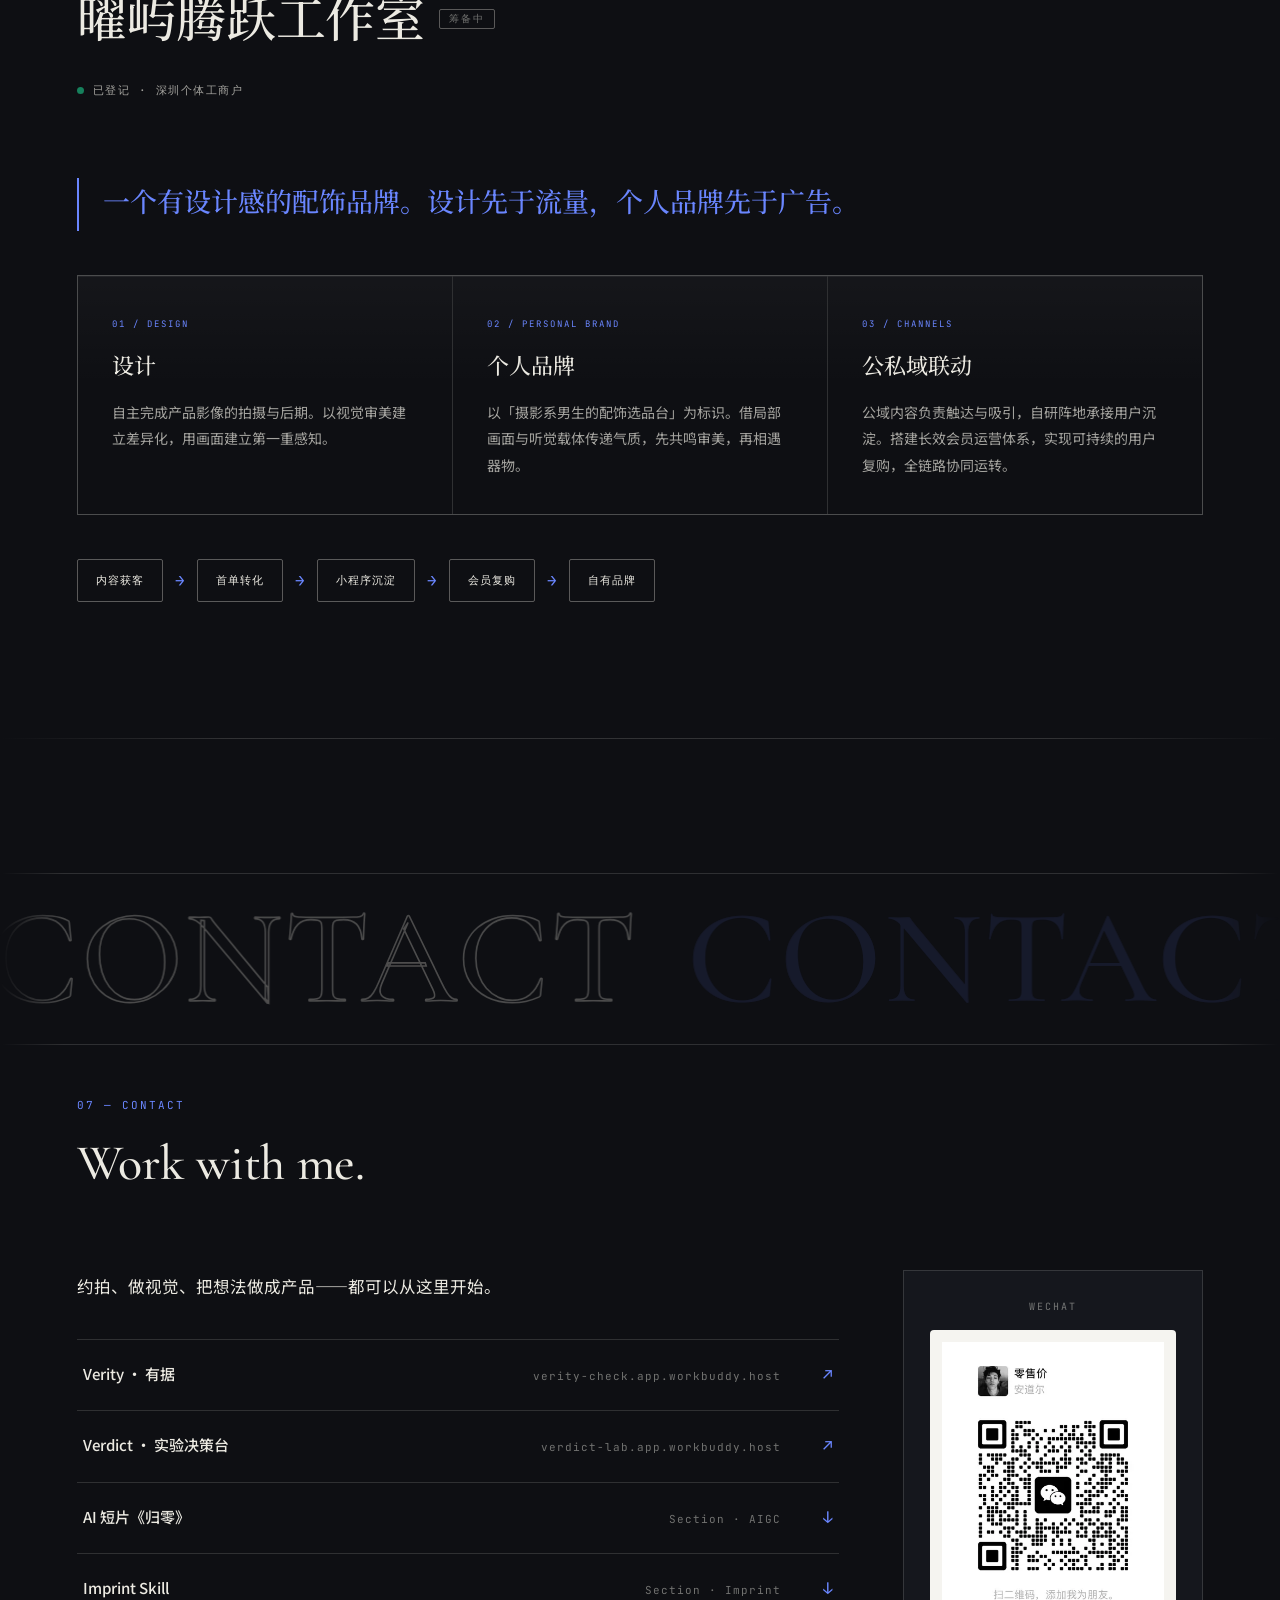
==== commit 2e55c91c: "b2: 以 v19 原版为基准，唯一改动 = 章节换色（site-color.css/js）；图片沿用压缩版；移除 motion/sizes/cf" ====
--- a/index.html
+++ b/index.html
@@ -11,11 +11,22 @@
 <meta name="twitter:card" content="summary_large_image" />
 <meta name="theme-color" content="#f5f5f5" />
 
+<script>
+  /* 进入界面(gate)显隐：在 body 解析前判断真实触屏能力，非触屏加 .no-gate。
+     综合 ontouchstart / maxTouchPoints / 媒体查询，避免国产浏览器误报成桌面
+     导致进入界面消失、背景音乐无法在手势内启动 */
+  (function () {
+    var touch = ('ontouchstart' in window) || (navigator.maxTouchPoints > 0) ||
+      window.matchMedia('(hover: none) and (pointer: coarse)').matches;
+    if (!touch) document.documentElement.classList.add('no-gate');
+  })();
+</script>
+
 <link rel="preconnect" href="https://fonts.googleapis.com" />
 <link rel="preconnect" href="https://fonts.gstatic.com" crossorigin />
 <link href="https://fonts.googleapis.com/css2?family=Cormorant+Garamond:ital,wght@0,300;0,400;0,500;0,600;1,400&family=Caveat:wght@400;500&family=JetBrains+Mono:wght@300;400;500&family=Noto+Sans+SC:wght@300;400;500&family=Noto+Serif+SC:wght@400;500;600&display=swap" rel="stylesheet" />
 <link rel="icon" href="data:image/svg+xml,%3Csvg xmlns='http://www.w3.org/2000/svg' viewBox='0 0 32 32'%3E%3Crect width='32' height='32' fill='%230e0f13'/%3E%3Ctext x='16' y='22' font-family='Georgia,serif' font-size='18' fill='%236a86ff' text-anchor='middle'%3ED%3C/text%3E%3C/svg%3E" />
-<link rel="stylesheet" href="assets/css/site.css?v=20261026g" />
+<link rel="stylesheet" href="assets/css/site.css?v=20261026h" />
 <!-- 改动一：章节换色（删掉这一行 + 下面那行 script 即完全回到原样） -->
 <link rel="stylesheet" href="assets/css/site-color.css?v=20261027b" />
 <!-- 改动二：章节滚动横幅（删掉这一行 + 对应 script 即完全移除） -->
@@ -444,7 +455,7 @@
 </div>
 
 <script src="assets/js/data.js?v=20261026f"></script>
-<script src="assets/js/main.js?v=20261027r"></script>
+<script src="assets/js/main.js?v=20261027s"></script>
 <script src="assets/js/site-color.js?v=20261027d"></script>
 <script src="assets/js/site-band.js?v=20261027c"></script>
 </body>
--- a/assets/css/site.css
+++ b/assets/css/site.css
@@ -1,1683 +1,1683 @@
-/* ============================================================
-   site.css — 完全参照 gracexygu.github.io 的视觉系统
-   纸白底 · 克莱因蓝 #002fa7 · Cormorant Garamond · JetBrains Mono
-   默认浅色（与参考站一致）；data-theme="dark" 提供暗色版本
-   ============================================================ */
-
-/* ---------- 1. 令牌（暗色固定） ---------- */
-:root {
-  --bg: #0e0f13;
-  --panel: #15171d;
-  --ink: #eceae2;
-  --ink-soft: rgba(236, 234, 226, .68);
-  --ink-faint: rgba(236, 234, 226, .45);
-  --accent: #6a86ff;
-  --accent-ink: #0e0f13;
-  --accent-soft: rgba(106, 134, 255, .12);
-  --gold: #c9a961;
-  --line: rgba(236, 234, 226, .15);
-  --line-strong: rgba(236, 234, 226, .34);
-  --halo-a: rgba(84, 106, 230, .30);
-  --halo-b: rgba(40, 66, 190, .16);
-  --shadow: 0 20px 55px rgba(0, 0, 0, .55);
-  --shadow-sm: 0 8px 24px rgba(0, 0, 0, .4);
-
-  --font-display: "Cormorant Garamond", "Noto Serif SC", serif;
-  --font-cn: "Noto Sans SC", -apple-system, "PingFang SC", "Microsoft YaHei", sans-serif;
-  --font-mono: "JetBrains Mono", ui-monospace, monospace;
-  --font-script: "Caveat", cursive;
-  --font-song: "SongNum", "Songti SC", "STSong", "SimSun", "宋体", "Noto Serif SC", "Source Han Serif SC", serif;
-
-  --ease: cubic-bezier(.16, 1, .3, 1);
-  --w: 1160px;
-}
-
-/* 数字专用宋体（仅 0-9，2.2KB）—— 给没有 SimSun / Songti 的设备兜底 */
-@font-face {
-  font-family: "SongNum";
-  src: url("../fonts/song-num.woff2") format("woff2");
-  font-weight: 500;
-  font-style: normal;
-  font-display: swap;
-  unicode-range: U+0030-0039;
-}
-
-/* ---------- 2. 基础 ---------- */
-*, *::before, *::after { box-sizing: border-box; margin: 0; padding: 0; }
-
-html { scroll-behavior: smooth; -webkit-text-size-adjust: 100%; overflow-x: hidden; }
-
-body {
-  font-family: var(--font-cn);
-  font-weight: 400;
-  font-size: 16px;
-  line-height: 1.9;
-  color: var(--ink);
-  background: var(--bg);
-  transition: background .4s var(--ease), color .4s var(--ease);
-  overflow-x: hidden;
-}
-
-img { display: block; max-width: 100%; }
-a { color: inherit; text-decoration: none; }
-button { font: inherit; color: inherit; background: none; border: 0; cursor: pointer; }
-ul, ol { list-style: none; }
-em { font-style: normal; }
-
-::selection { background: var(--accent); color: var(--accent-ink); }
-
-.container { width: min(var(--w), 88vw); margin-inline: auto; }
-
-.skip {
-  position: fixed; top: -60px; left: 16px; z-index: 200;
-  padding: 10px 18px;
-  background: var(--accent); color: var(--accent-ink);
-  font-family: var(--font-mono); font-size: 11px; letter-spacing: 1px;
-  border-radius: 2px; transition: top .3s;
-}
-.skip:focus { top: 16px; }
-
-/* ---------- 2b. 进入画面 ----------
-   手机端浏览器规定「没有一次真实触摸就不许出声」，桌面上又靠媒体许可
-   时有时无。把这一次触摸变成一次正经的入场：点击进入 → 音乐从 0:00
-   起播，同时首屏动画才真正开始跑。 */
-html.gate-lock,
-html.gate-lock body { overflow: hidden; }
-
-/* 进入前把首屏动画冻在起点，避免揭幕时动画已经放完 */
-html.gate-lock .boot { animation-play-state: paused; }
-
-.gate {
-  position: fixed;
-  inset: 0;
-  z-index: 400;
-  display: flex;
-  flex-direction: column;
-  align-items: center;
-  justify-content: center;
-  gap: clamp(26px, 5.5vh, 52px);
-  padding: 0 24px calc(56px + env(safe-area-inset-bottom, 0px));
-  background:
-    radial-gradient(120% 78% at 50% 6%, rgba(84, 106, 230, .17), transparent 62%),
-    var(--bg);
-  text-align: center;
-  transition: opacity .75s var(--ease), visibility .75s;
-}
-.gate.is-out { opacity: 0; visibility: hidden; pointer-events: none; }
-
-.gate-eyebrow,
-.gate-mark,
-.gate-sub,
-.gate-enter {
-  opacity: 0;
-  animation: gateIn 1s var(--ease) forwards;
-}
-.gate-eyebrow { animation-delay: .1s; }
-.gate-mark    { animation-delay: .24s; }
-.gate-sub     { animation-delay: .42s; }
-.gate-enter   { animation-delay: .58s; }
-@keyframes gateIn {
-  from { opacity: 0; transform: translateY(15px); }
-  to   { opacity: 1; transform: none; }
-}
-
-.gate-inner {
-  display: flex;
-  flex-direction: column;
-  align-items: center;
-  gap: clamp(14px, 2.4vh, 22px);
-}
-.gate-eyebrow {
-  font-family: var(--font-mono);
-  font-size: clamp(10px, .78vw, 11.5px);
-  letter-spacing: .34em;
-  text-transform: uppercase;
-  color: var(--ink-faint);
-}
-.gate-mark {
-  font-family: var(--font-display);
-  font-weight: 300;
-  font-size: clamp(56px, 11vw, 146px);
-  line-height: .9;
-  letter-spacing: -.02em;
-  color: var(--ink);
-}
-.gate-sub {
-  font-family: var(--font-cn);
-  font-size: clamp(12.5px, .98vw, 14.5px);
-  font-weight: 300;
-  letter-spacing: .16em;
-  color: var(--ink-soft);
-}
-.gate-sub i { color: var(--accent); margin: 0 9px; opacity: .8; }
-
-.gate-enter {
-  display: inline-flex;
-  align-items: center;
-  gap: 14px;
-  padding: 16px 30px 16px 20px;
-  border: 1px solid var(--line-strong);
-  border-radius: 2px;
-  background: rgba(236, 234, 226, .025);
-  color: var(--ink);
-  transition: background .38s var(--ease), border-color .38s, color .38s,
-              transform .38s var(--ease), box-shadow .38s;
-}
-.gate-enter:hover,
-.gate-enter:focus-visible {
-  background: var(--accent);
-  border-color: var(--accent);
-  color: var(--accent-ink);
-  transform: translateY(-2px);
-  box-shadow: 0 14px 34px rgba(106, 134, 255, .28);
-  outline: none;
-}
-.ge-ring {
-  width: 25px;
-  height: 25px;
-  border-radius: 50%;
-  border: 1px solid currentColor;
-  display: grid;
-  place-items: center;
-  opacity: .65;
-}
-.ge-play {
-  width: 0;
-  height: 0;
-  margin-left: 2px;
-  border-left: 6px solid currentColor;
-  border-top: 4px solid transparent;
-  border-bottom: 4px solid transparent;
-}
-.ge-label {
-  display: inline-flex;
-  align-items: baseline;
-  gap: 11px;
-  font-family: var(--font-cn);
-  font-size: clamp(13px, .98vw, 15px);
-  letter-spacing: .2em;
-}
-.ge-label em {
-  font-family: var(--font-mono);
-  font-size: clamp(9px, .7vw, 10px);
-  letter-spacing: .3em;
-  opacity: .5;
-  text-transform: uppercase;
-}
-
-@media (max-width: 860px) {
-  .gate { gap: clamp(22px, 4.6vh, 40px); padding-inline: 20px; }
-  .gate-mark { font-size: clamp(52px, 17vw, 86px); }
-}
-@media (prefers-reduced-motion: reduce) {
-  .gate-eyebrow, .gate-mark, .gate-sub, .gate-enter {
-    animation: none; opacity: 1; transform: none;
-  }
-  .gate { transition: none; }
-}
-
-/* 桌面端不要进入画面：鼠标环境本来就允许带声自动播放，
-   多一步点击反而碍事。只在「触屏优先」的设备上出现 */
-@media (hover: hover) and (pointer: fine) {
-  .gate { display: none !important; }
-  html.gate-lock,
-  html.gate-lock body { overflow: auto; }
-  html.gate-lock .boot { animation-play-state: running; }
-}
-
-/* ---------- 3. 等宽标签（全站灵魂，照参考站刻度） ---------- */
-.eyebrow {
-  font-family: var(--font-mono);
-  font-size: 11px;
-  letter-spacing: 2px;
-  text-transform: uppercase;
-  color: var(--accent);
-  line-height: 1.6;
-}
-
-.idx {
-  font-family: var(--font-mono);
-  font-size: 11px;
-  letter-spacing: 1px;
-  color: var(--ink-faint);
-}
-
-/* ---------- 4. 导航 ---------- */
-.nav {
-  position: fixed; top: 0; left: 0; right: 0; z-index: 100;
-  background: color-mix(in srgb, var(--bg) 82%, transparent);
-  -webkit-backdrop-filter: blur(14px); backdrop-filter: blur(14px);
-  border-bottom: 1px solid transparent;
-  transition: border-color .4s, background .4s;
-}
-.nav.is-stuck { border-bottom-color: var(--line); }
-
-.nav-inner {
-  width: min(var(--w), 88vw); margin-inline: auto;
-  display: flex; align-items: center; justify-content: space-between;
-  height: 64px;
-}
-
-.brand { display: flex; align-items: baseline; gap: 10px; }
-.brand-cn {
-  font-family: var(--font-display);
-  font-size: 21px; font-weight: 600; letter-spacing: .5px;
-}
-.brand-en {
-  font-family: var(--font-mono);
-  font-size: 10px; letter-spacing: 3px; text-transform: uppercase;
-  color: var(--accent);
-}
-
-.nav-menu { display: flex; align-items: center; gap: 26px; }
-.nav-menu a {
-  font-family: var(--font-mono);
-  font-size: 11px; letter-spacing: 2px; text-transform: uppercase;
-  color: var(--ink-soft);
-  padding: 6px 0;
-  border-bottom: 1px solid transparent;
-  transition: color .3s, border-color .3s;
-}
-.nav-menu a:hover { color: var(--ink); }
-.nav-menu a.is-active { color: var(--accent); border-bottom-color: var(--accent); }
-.nav-cta {
-  border: 1px solid var(--accent) !important;
-  color: var(--accent) !important;
-  padding: 7px 16px !important;
-  border-radius: 2px;
-  transition: background .3s, color .3s !important;
-}
-.nav-cta:hover { background: var(--accent); color: var(--accent-ink) !important; }
-
-.theme-toggle {
-  font-family: var(--font-mono);
-  font-size: 9px; letter-spacing: 2px;
-  color: var(--ink-faint);
-  border: 1px solid var(--line);
-  padding: 6px 12px;
-  border-radius: 2px;
-  margin-left: 18px;
-  transition: color .3s, border-color .3s;
-}
-.theme-toggle:hover { color: var(--accent); border-color: var(--accent); }
-
-.nav-toggle { display: none; }
-
-/* ---------- 5. Hero（照参考站：左文右光斑，衬线大名 + 打字行 + 双按钮 + 等宽元数据条） ---------- */
-.hero { min-height: 100vh; display: flex; align-items: center; position: relative; }
-
-.hero-inner {
-  display: grid;
-  grid-template-columns: 1.1fr .9fr;
-  align-items: center;
-  gap: 48px;
-  padding-block: 120px 80px;
-}
-
-.display {
-  font-family: var(--font-display);
-  font-weight: 500;
-  font-size: clamp(46px, 6vw, 72px);
-  line-height: 1.08;
-  letter-spacing: -.5px;
-  color: var(--accent);
-  margin-bottom: 26px;
-}
-
-.hero-line {
-  font-family: var(--font-display);
-  font-weight: 400;
-  font-size: clamp(20px, 2.2vw, 27px);
-  line-height: 1.6;
-  color: var(--ink);
-  min-height: 3.2em;
-  max-width: 30em;
-  margin-bottom: 34px;
-}
-.caret {
-  display: inline-block;
-  color: var(--accent);
-  animation: blink 1.05s steps(1) infinite;
-  font-weight: 300;
-}
-@keyframes blink { 50% { opacity: 0; } }
-
-.hero-actions { display: flex; flex-wrap: wrap; gap: 14px; margin-bottom: 30px; }
-
-.btn {
-  display: inline-flex; align-items: center; gap: 10px;
-  font-family: var(--font-cn);
-  font-size: 13px; letter-spacing: .5px;
-  padding: 12px 24px;
-  border-radius: 2px;
-  border: 1px solid var(--accent);
-  color: var(--accent);
-  background: transparent;
-  transition: transform .35s var(--ease), box-shadow .35s, background .3s, color .3s;
-}
-.btn:hover { transform: translateY(-2px); box-shadow: var(--shadow-sm); }
-.btn-primary { background: var(--accent); color: var(--accent-ink); }
-.btn-primary:hover { background: color-mix(in srgb, var(--accent) 88%, #000); }
-
-.hero-meta {
-  font-family: var(--font-mono);
-  font-size: 11px;
-  letter-spacing: 2px;
-  text-transform: uppercase;
-  color: var(--ink-faint);
-}
-
-/* 右侧：黑胶唱机 */
-.hero-visual {
-  position: relative;
-  display: flex; flex-direction: column; align-items: center; gap: 26px;
-}
-.vinyl {
-  position: relative;
-  width: min(340px, 66vw); aspect-ratio: 1;
-  border-radius: 50%;
-  padding: 0;
-  cursor: pointer;
-  transition: transform .5s var(--ease);
-}
-.vinyl:hover { transform: scale(1.02); }
-.vinyl-disc {
-  position: absolute; inset: 0;
-  border-radius: 50%;
-  background:
-    radial-gradient(circle at 38% 34%, rgba(255,255,255,.10) 0%, transparent 42%),
-    repeating-radial-gradient(circle, #101116 0 2px, #191b22 2px 3.4px);
-  box-shadow: 0 24px 70px rgba(0,0,0,.65), inset 0 0 0 1px rgba(236,234,226,.08);
-  display: flex; align-items: center; justify-content: center;
-}
-.vinyl.is-playing .vinyl-disc { animation: spin 3.6s linear infinite; }
-@keyframes spin { to { transform: rotate(360deg); } }
-.vinyl-grooves { position: absolute; inset: 8%; border-radius: 50%; box-shadow: inset 0 0 0 1px rgba(236,234,226,.05); }
-.vinyl-label {
-  position: relative; z-index: 1;
-  width: 34%; aspect-ratio: 1; border-radius: 50%;
-  background: var(--accent);
-  display: flex; flex-direction: column; align-items: center; justify-content: center; gap: 3px;
-  color: var(--accent-ink);
-}
-.vl-cn { font-family: var(--font-display); font-weight: 600; font-size: clamp(15px, 1.6vw, 20px); letter-spacing: .5px; }
-.vl-en {
-  font-family: var(--font-mono); font-size: 8px; letter-spacing: 2px; text-transform: uppercase;
-  opacity: .75;
-}
-.vinyl-hole {
-  position: absolute; z-index: 2;
-  width: 10px; height: 10px; border-radius: 50%;
-  background: var(--bg);
-  box-shadow: inset 0 0 0 1px rgba(236,234,226,.18);
-}
-.vinyl-arm {
-  position: absolute; top: 4%; right: 8%;
-  width: 3px; height: 46%;
-  background: linear-gradient(rgba(236,234,226,.55), rgba(236,234,226,.3));
-  border-radius: 2px;
-  transform-origin: top center;
-  transform: rotate(-18deg);
-  transition: transform .6s var(--ease);
-}
-.vinyl.is-playing .vinyl-arm { transform: rotate(-4deg); }
-.vinyl-meta {
-  font-family: var(--font-mono);
-  font-size: 11px; letter-spacing: 2px; text-transform: uppercase;
-  color: var(--ink-faint);
-}
-
-/* ---------- 6. 分区头 ---------- */
-.section { padding-block: clamp(110px, 15vh, 190px); border-top: 1px solid var(--line); }
-
-.sec-head { margin-bottom: 76px; }
-.sec-head .eyebrow { margin-bottom: 18px; }
-
-.h2 {
-  font-family: var(--font-display);
-  font-weight: 500;
-  font-size: clamp(30px, 4.2vw, 50px);
-  line-height: 1.22;
-  letter-spacing: -.3px;
-  margin-bottom: 20px;
-}
-/* 标题后的小字状态标签 */
-.h2-note {
-  display: inline-block;
-  margin-left: 14px;
-  transform: translateY(-8px);
-  padding: 3px 9px;
-  border: 1px solid var(--line-strong);
-  border-radius: 2px;
-  font-family: var(--font-mono);
-  font-size: 10px;
-  letter-spacing: 2px;
-  font-weight: 400;
-  color: var(--ink-faint);
-  vertical-align: middle;
-}
-/* 作品标题后的极小型类目标签 */
-.title-tag {
-  display: inline-block;
-  margin: 0 12px 0 10px;
-  transform: translateY(-3px);
-  padding: 2px 8px;
-  border-radius: 2px;
-  background: rgba(106, 134, 255, .14);
-  color: #9aabff;
-  font-family: var(--font-cn);
-  font-size: 12px;
-  letter-spacing: .06em;
-  font-weight: 500;
-  vertical-align: middle;
-}
-
-.sec-desc { max-width: 36em; color: var(--ink-soft); font-size: 15.5px; }
-.lede { max-width: 36em; font-size: 16.5px; line-height: 2; color: var(--ink); margin-bottom: 44px; }
-
-.status {
-  display: inline-flex; align-items: center; gap: 9px;
-  font-family: var(--font-mono);
-  font-size: 11px; letter-spacing: 1.5px; text-transform: uppercase;
-  color: var(--ink-soft);
-}
-.dot {
-  width: 7px; height: 7px; border-radius: 50%;
-  background: #16805c;
-  animation: pulse 2.2s ease-in-out infinite;
-}
-@keyframes pulse { 50% { opacity: .35; } }
-
-/* ---------- 7. About ---------- */
-.trio {
-  display: grid; grid-template-columns: repeat(3, 1fr);
-  gap: 1px;
-  background: var(--line);
-  border: 1px solid var(--line);
-  margin-bottom: 72px;
-}
-.tile {
-  background: var(--bg);
-  padding: 44px 34px 40px;
-  transition: background .35s;
-}
-.tile:hover { background: var(--panel); }
-.tile .idx { display: block; margin-bottom: 40px; }
-.tile .idx, .channel .idx {
-  display: block;
-  font-family: var(--font-mono);
-  font-size: 9px; letter-spacing: 2px; text-transform: uppercase;
-  color: var(--accent);
-  margin-bottom: 34px;
-}
-.channel .idx { margin-bottom: 14px; }
-.tile-title {
-  font-family: var(--font-display);
-  font-weight: 500;
-  font-size: 24px;
-  letter-spacing: -.2px;
-  margin-bottom: 8px;
-}
-.tile-title em {
-  font-family: var(--font-mono);
-  font-size: 9px; letter-spacing: 2px; text-transform: uppercase;
-  color: var(--accent);
-  margin-left: 10px;
-}
-.tile-sub, .tile-body { font-size: 13.5px; color: var(--ink-soft); letter-spacing: .3px; line-height: 1.85; margin-top: 10px; }
-
-.index-block .eyebrow { margin-bottom: 22px; display: block; }
-.index-list { border-top: 1px solid var(--line); }
-.index-list a {
-  display: grid;
-  grid-template-columns: 56px 1fr auto 56px;
-  align-items: baseline; gap: 18px;
-  padding: 22px 6px;
-  border-bottom: 1px solid var(--line);
-  transition: background .3s, padding-left .3s var(--ease);
-}
-.index-list a:hover { background: var(--accent-soft); padding-left: 16px; }
-.i-num, .i-count {
-  font-family: var(--font-mono);
-  font-size: 11px; letter-spacing: 1px;
-  color: var(--ink-faint);
-}
-.i-count { text-align: right; }
-.i-cn { font-size: 17px; font-weight: 500; letter-spacing: .3px; }
-.i-en {
-  font-family: var(--font-mono);
-  font-size: 11px; letter-spacing: 1.5px; text-transform: uppercase;
-  color: var(--ink-faint);
-}
-
-/* ---------- 8. 数据条 ---------- */
-.stats {
-  display: grid; grid-template-columns: repeat(4, 1fr);
-  gap: 1px; background: var(--line);
-  border: 1px solid var(--line);
-  margin-bottom: 64px;
-}
-.stat { background: var(--bg); padding: 38px 30px 32px; }
-.stat b {
-  display: block;
-  font-family: var(--font-song);
-  font-weight: 500;
-  font-size: clamp(34px, 3.6vw, 48px);
-  line-height: 1;
-  letter-spacing: .01em;
-  color: var(--accent);
-  margin-bottom: 10px;
-}
-.stat span {
-  font-family: var(--font-mono);
-  font-size: 11px; letter-spacing: 2px; text-transform: uppercase;
-  color: var(--ink-soft);
-}
-
-/* ---------- 9. 产品卡片 ---------- */
-.work-grid { display: grid; grid-template-columns: 1fr 1fr; gap: 1px; background: var(--line); border: 1px solid var(--line); }
-
-.work {
-  background: var(--bg);
-  padding: 50px 44px 44px;
-  display: flex; flex-direction: column;
-  transition: background .35s;
-}
-.work:hover { background: var(--panel); }
-
-.work-head { display: flex; gap: 20px; align-items: baseline; margin-bottom: 20px; }
-.work-head .eyebrow { margin-bottom: 8px; }
-
-.work-title {
-  font-family: var(--font-display);
-  font-weight: 500;
-  font-size: clamp(22px, 2.4vw, 28px);
-  line-height: 1.25;
-  letter-spacing: -.2px;
-}
-
-.work-desc { font-size: 14.5px; line-height: 1.95; color: var(--ink-soft); margin-bottom: 26px; }
-
-.metrics {
-  display: grid; grid-template-columns: repeat(3, 1fr);
-  border-top: 1px solid var(--line);
-  margin-bottom: 22px;
-}
-.metrics li { padding: 14px 12px 0 0; }
-.m-label {
-  display: block;
-  font-family: var(--font-mono);
-  font-size: 10px; letter-spacing: 1.5px; text-transform: uppercase;
-  color: var(--ink-faint);
-  margin-bottom: 4px;
-}
-.m-value { font-family: var(--font-display); font-size: 19px; font-weight: 500; color: var(--ink); }
-
-.tags { display: flex; flex-wrap: wrap; gap: 8px; margin-bottom: 8px; }
-.tags li {
-  font-family: var(--font-mono);
-  font-size: 10.5px; letter-spacing: 1px; text-transform: uppercase;
-  color: var(--accent);
-  border: 1px solid color-mix(in srgb, var(--accent) 30%, transparent);
-  padding: 4px 10px;
-  border-radius: 2px;
-}
-
-.link-arrow {
-  margin-top: auto; padding-top: 18px;
-  font-family: var(--font-mono);
-  font-size: 10px; letter-spacing: 2px; text-transform: uppercase;
-  color: var(--accent);
-  display: inline-flex; gap: 8px; align-items: center;
-}
-.link-arrow span { transition: transform .3s var(--ease); }
-.link-arrow:hover span { transform: translate(3px, -3px); }
-
-/* ---------- 10. 摄影 ---------- */
-.filters { display: flex; flex-wrap: wrap; gap: 10px; margin-bottom: 40px; }
-
-.chip {
-  font-family: var(--font-mono);
-  font-size: 11px; letter-spacing: 1.5px; text-transform: uppercase;
-  color: var(--ink-soft);
-  border: 1px solid var(--line-strong);
-  padding: 8px 16px;
-  border-radius: 2px;
-  transition: all .3s;
-}
-.chip em { color: var(--ink-faint); margin-left: 6px; font-size: 9px; }
-.chip:hover { border-color: var(--accent); color: var(--accent); }
-.chip.is-active { background: var(--accent); border-color: var(--accent); color: var(--accent-ink); }
-.chip.is-active em { color: color-mix(in srgb, var(--accent-ink) 70%, transparent); }
-
-.photo-grid {
-  columns: 3; column-gap: 30px;
-}
-.photo {
-  cursor: zoom-in; position: relative;
-  break-inside: avoid; margin-bottom: 34px;
-  transform-style: preserve-3d;
-  will-change: transform;
-  transition: transform .18s ease-out, box-shadow .4s;
-}
-.photo img {
-  width: 100%; height: auto;
-  filter: saturate(.94);
-  transition: filter .5s, box-shadow .5s;
-}
-.photo:hover img { filter: saturate(1.05); box-shadow: var(--shadow); }
-
-.photo figcaption { padding: 14px 2px 0; display: flex; flex-direction: column; gap: 2px; }
-.p-num {
-  font-family: var(--font-mono);
-  font-size: 10px; letter-spacing: 2px; text-transform: uppercase;
-  color: var(--accent);
-}
-.p-cn { font-size: 13.5px; font-weight: 500; }
-.p-en {
-  font-family: var(--font-mono);
-  font-size: 10.5px; letter-spacing: 1.5px; text-transform: uppercase;
-  color: var(--ink-faint);
-}
-
-.credit {
-  margin-top: 56px; text-align: center;
-  font-family: var(--font-mono);
-  font-size: 10px; letter-spacing: 3px; text-transform: uppercase;
-  color: var(--ink-faint);
-}
-
-/* ---------- 11. AIGC 案例 ---------- */
-.case {
-  border: 1px solid var(--line);
-  background: var(--panel);
-  padding: clamp(36px, 6vw, 84px);
-  margin-bottom: 56px;
-}
-
-.case-head { display: flex; gap: 24px; align-items: baseline; margin-bottom: 26px; }
-.case-head .idx { font-size: 12px; }
-.case-head .work-title { font-size: clamp(24px, 3vw, 34px); }
-
-.quote {
-  font-family: var(--font-display);
-  font-size: clamp(20px, 2.4vw, 27px);
-  font-weight: 500;
-  color: var(--accent);
-  border-left: 2px solid var(--accent);
-  padding: 6px 0 6px 24px;
-  margin: 30px 0;
-  line-height: 1.5;
-}
-
-.reasons { display: grid; grid-template-columns: repeat(3, 1fr); gap: 28px; margin: 34px 0; }
-.reasons h4 { font-size: 15px; font-weight: 600; margin-bottom: 8px; }
-.reasons p { font-size: 12.5px; color: var(--ink-soft); line-height: 1.8; }
-
-.sub-head {
-  font-family: var(--font-mono);
-  font-size: 12px; letter-spacing: 2.5px; text-transform: uppercase;
-  color: var(--accent);
-  margin: 44px 0 20px;
-  display: flex; align-items: center; gap: 12px;
-}
-.sub-head::after { content: ""; flex: 1; height: 1px; background: var(--line); }
-
-.acts { counter-reset: act; display: grid; gap: 14px; margin-bottom: 10px; }
-.acts li {
-  counter-increment: act;
-  position: relative;
-  padding-left: 52px;
-  font-size: 13.5px; line-height: 1.9; color: var(--ink-soft);
-}
-.acts li::before {
-  content: "0" counter(act);
-  position: absolute; left: 0; top: 2px;
-  font-family: var(--font-mono);
-  font-size: 11px; letter-spacing: 1px;
-  color: var(--accent);
-}
-
-/* 表格 —— 参考站式细线网格 */
-.tbl-wrap { overflow-x: auto; }
-.tbl { width: 100%; border-collapse: collapse; margin: 26px 0 8px; }
-.tbl caption {
-  caption-side: top; text-align: left;
-  font-family: var(--font-mono);
-  font-size: 9px; letter-spacing: 2px; text-transform: uppercase;
-  color: var(--ink-faint);
-  padding-bottom: 10px;
-}
-.tbl th, .tbl td {
-  border: 1px solid var(--line);
-  padding: 12px 16px;
-  text-align: left;
-  font-size: 13px; line-height: 1.75;
-  vertical-align: top;
-}
-.tbl thead th {
-  font-family: var(--font-mono);
-  font-size: 9.5px; letter-spacing: 1.5px; text-transform: uppercase;
-  color: var(--accent);
-  background: var(--accent-soft);
-  font-weight: 400;
-}
-.tbl tbody th {
-  font-weight: 500; white-space: nowrap;
-  color: var(--ink);
-  background: color-mix(in srgb, var(--panel) 60%, transparent);
-}
-.tbl td { color: var(--ink-soft); }
-
-.note {
-  font-size: 12px; color: var(--ink-faint); line-height: 1.8;
-  padding: 10px 0 0;
-}
-.note::before { content: "※ "; font-family: var(--font-mono); }
-
-/* 详情页 27 屏 */
-.screen-gallery { margin-top: 34px; }
-.screen-tabs { display: flex; flex-wrap: wrap; gap: 10px; margin-bottom: 24px; }
-.screens {
-  display: flex; gap: 14px;
-  overflow-x: auto;
-  padding: 4px 2px 18px;
-  scroll-snap-type: x proximity;
-  cursor: grab;
-  scrollbar-width: thin;
-  scrollbar-color: var(--line-strong) transparent;
-}
-.screens.is-dragging { cursor: grabbing; scroll-snap-type: none; }
-.screens figure {
-  flex: 0 0 320px;
-  height: 460px; scroll-snap-align: start;
-  border: 1px solid var(--line);
-  background: var(--bg);
-  overflow: hidden;
-  transition: box-shadow .4s, transform .4s var(--ease);
-}
-.screens figure img {
-  width: 100%; height: 100%;
-  object-fit: cover; object-position: top center;
-  display: block;
-}
-.screens figure:hover { transform: translateY(-3px); box-shadow: var(--shadow-sm); }
-.screens img { width: 100%; }
-
-/* 三十四帧胶片条（宽银幕 2.39:1） */
-.filmstrip {
-  display: flex; gap: 14px;
-  overflow-x: auto;
-  padding: 4px 2px 18px;
-  scroll-snap-type: x mandatory;
-  cursor: grab;
-  scrollbar-width: thin;
-  scrollbar-color: var(--line-strong) transparent;
-}
-.filmstrip.is-dragging { cursor: grabbing; scroll-snap-type: none; }
-.frame {
-  flex: 0 0 320px; scroll-snap-align: start;
-  border: 1px solid var(--line);
-  background: var(--bg);
-  overflow: hidden;
-  transition: border-color .4s, transform .4s var(--ease), box-shadow .4s;
-}
-.frame:hover { transform: translateY(-3px); box-shadow: var(--shadow-sm); border-color: color-mix(in srgb, var(--accent) 40%, var(--line)); }
-.frame img { width: 100%; aspect-ratio: 2.39 / 1; object-fit: cover; }
-.frame figcaption { padding: 10px 12px 12px; display: flex; flex-direction: column; gap: 1px; }
-.f-num {
-  font-family: var(--font-mono);
-  font-size: 10px; letter-spacing: 2px;
-  color: var(--accent);
-}
-.f-cn { font-size: 12px; font-weight: 500; }
-.f-en {
-  font-family: var(--font-mono);
-  font-size: 10px; letter-spacing: 1px; text-transform: uppercase;
-  color: var(--ink-faint);
-}
-
-/* ---------- 《归零》三十六帧 6×6 网格 ---------- */
-.film-grid {
-  display: grid; grid-template-columns: repeat(6, 1fr);
-  gap: 1px; background: var(--line);
-  border: 1px solid var(--line);
-  margin-top: 30px;
-}
-.film-grid figure {
-  background: var(--bg);
-  overflow: hidden;
-  transition: transform .4s var(--ease);
-}
-.film-grid figure:hover { transform: translateY(-3px); z-index: 2; }
-.film-grid img {
-  width: 100%; aspect-ratio: 16 / 9; object-fit: cover;
-  display: block;
-  filter: saturate(.92) contrast(1.02);
-  transition: filter .5s;
-}
-.film-grid figure:hover img { filter: saturate(1.05); }
-.film-grid figcaption {
-  padding: 10px 12px 12px;
-  display: flex; flex-direction: column; gap: 1px;
-  border-top: 1px solid var(--line);
-}
-.film-grid .f-num {
-  font-family: var(--font-mono);
-  font-size: 9.5px; letter-spacing: 2px;
-  color: var(--accent);
-}
-.film-grid .f-cn { font-size: 12px; font-weight: 500; }
-.film-grid .f-en {
-  font-family: var(--font-mono);
-  font-size: 9.5px; letter-spacing: 1px; text-transform: uppercase;
-  color: var(--ink-faint);
-}
-@media (max-width: 1180px) { .film-grid { grid-template-columns: repeat(4, 1fr); } }
-@media (max-width: 860px)  { .film-grid { grid-template-columns: repeat(3, 1fr); } }
-@media (max-width: 560px)  { .film-grid { grid-template-columns: repeat(2, 1fr); } }
-
-/* ---------- 12. Studio ---------- */
-.studio-block { margin-bottom: 56px; }
-.s-title {
-  display: flex; align-items: baseline; gap: 16px;
-  font-family: var(--font-display);
-  font-weight: 500;
-  font-size: 22px;
-  margin-bottom: 16px;
-}
-.s-note { font-size: 13.5px; color: var(--ink-soft); max-width: 40em; margin-bottom: 6px; }
-
-.kv { display: grid; grid-template-columns: 72px 1fr; gap: 0; border-top: 1px solid var(--line); margin-top: 18px; }
-.kv dt {
-  font-family: var(--font-mono);
-  font-size: 10px; letter-spacing: 2px; text-transform: uppercase;
-  color: var(--accent);
-  padding: 16px 0;
-  border-bottom: 1px solid var(--line);
-}
-.kv dd { font-size: 13.5px; color: var(--ink-soft); padding: 16px 0; border-bottom: 1px solid var(--line); max-width: 44em; }
-
-.bullets { display: grid; gap: 10px; margin-top: 16px; }
-.bullets li { position: relative; padding-left: 24px; font-size: 13.5px; color: var(--ink-soft); }
-.bullets li::before { content: "—"; position: absolute; left: 0; color: var(--accent); font-family: var(--font-mono); }
-
-.path { counter-reset: step; display: flex; flex-wrap: wrap; gap: 8px; margin: 20px 0 8px; }
-.path li {
-  font-family: var(--font-mono);
-  font-size: 10px; letter-spacing: 1px;
-  color: var(--ink-soft);
-  border: 1px solid var(--line);
-  border-radius: 2px;
-  padding: 8px 14px;
-  counter-increment: step;
-}
-.path li::before { content: counter(step) " · "; color: var(--accent); }
-
-/* ---------- 13. Contact ---------- */
-.section-contact .lede { margin-bottom: 36px; }
-.link-list { border-top: 1px solid var(--line); margin-bottom: 48px; }
-.link-list a {
-  display: grid;
-  grid-template-columns: 1fr auto 32px;
-  align-items: baseline; gap: 20px;
-  padding: 20px 6px;
-  border-bottom: 1px solid var(--line);
-  transition: background .3s, padding-left .3s var(--ease);
-}
-.link-list a:hover { background: var(--accent-soft); padding-left: 16px; }
-.link-list a > span:first-child { font-size: 15px; font-weight: 500; }
-.l-url {
-  font-family: var(--font-mono);
-  font-size: 11px; letter-spacing: 1px;
-  color: var(--ink-faint);
-}
-.l-arrow { color: var(--accent); text-align: right; font-family: var(--font-mono); }
-
-.tbd {
-  border: 1px dashed var(--line-strong);
-  padding: 26px 30px;
-  font-size: 12.5px; color: var(--ink-faint);
-}
-.tbd .eyebrow { margin-bottom: 8px; display: block; }
-
-/* ---------- 14. 页脚 ---------- */
-.footer { border-top: 1px solid var(--line); padding: 44px 0 52px; }
-.footer-inner { display: flex; align-items: baseline; justify-content: space-between; }
-.script {
-  font-family: var(--font-script);
-  font-size: 30px;
-  color: var(--accent);
-}
-.copy {
-  font-family: var(--font-mono);
-  font-size: 10px; letter-spacing: 2px; text-transform: uppercase;
-  color: var(--ink-faint);
-}
-
-/* ---------- 15. Lightbox（恒为暗底，不随主题） ---------- */
-.lightbox {
-  position: fixed; inset: 0; z-index: 300;
-  background: rgba(8, 9, 12, .94);
-  -webkit-backdrop-filter: blur(8px); backdrop-filter: blur(8px);
-  display: flex; align-items: center; justify-content: center;
-  opacity: 0; transition: opacity .35s;
-}
-.lightbox.is-open { opacity: 1; }
-.lightbox[hidden] { display: none; }
-.lb-figure { max-width: min(86vw, 980px); text-align: center; }
-.lb-figure img { max-height: 76vh; max-width: 100%; margin-inline: auto; box-shadow: 0 30px 80px rgba(0,0,0,.5); }
-.lb-figure figcaption {
-  margin-top: 18px;
-  display: flex; justify-content: center; gap: 18px; align-items: baseline;
-  color: #f5f5f5;
-}
-.lb-cn { font-size: 15px; font-weight: 500; }
-.lb-en { font-family: var(--font-mono); font-size: 10px; letter-spacing: 2px; text-transform: uppercase; color: rgba(245,245,245,.55); }
-.lb-num { font-family: var(--font-mono); font-size: 10px; letter-spacing: 2px; color: #6a86ff; }
-
-.lb-close, .lb-nav {
-  position: absolute; z-index: 2;
-  color: rgba(245,245,245,.75);
-  font-family: var(--font-mono);
-  transition: color .3s;
-}
-.lb-close { top: 22px; right: 30px; font-size: 30px; line-height: 1; }
-.lb-close:hover, .lb-nav:hover { color: #6a86ff; }
-.lb-nav { top: 50%; transform: translateY(-50%); font-size: 44px; padding: 20px; }
-.lb-prev { left: 12px; }
-.lb-next { right: 12px; }
-
-/* ---------- 16. 滚动渐显 ---------- */
-.reveal {
-  opacity: 0;
-  transform: translateY(22px);
-  transition: opacity .8s var(--ease) var(--d, 0s), transform .8s var(--ease) var(--d, 0s);
-}
-.reveal.is-in { opacity: 1; transform: none; }
-
-/* ---------- 17. 响应式 ---------- */
-@media (max-width: 960px) {
-  .hero-inner { grid-template-columns: 1fr; padding-block: 130px 60px; gap: 8px; }
-  .hero-visual { display: none; }
-  .hero-line { min-height: 0; }
-  .work-grid { grid-template-columns: 1fr; }
-  .trio { grid-template-columns: 1fr; }
-  .stats { grid-template-columns: repeat(2, 1fr); }
-  .photo-grid { columns: 2; column-gap: 20px; }
-  .portrait-grid, .contact-grid { grid-template-columns: 1fr; }
-  .portrait-card { justify-self: center; }
-  .screens { grid-template-columns: repeat(2, 1fr); }
-  .reasons { grid-template-columns: 1fr; gap: 18px; }
-  .meta-strip, .notes-grid { grid-template-columns: repeat(2, 1fr); }
-  .scenes, .channels { grid-template-columns: 1fr; }
-  .photo-break img { aspect-ratio: 16 / 9; }
-
-  .nav-toggle {
-    display: flex; flex-direction: column; gap: 5px;
-    padding: 10px 4px;
-  }
-  .nav-toggle span {
-    width: 20px; height: 1.5px;
-    background: var(--ink);
-    transition: transform .35s var(--ease), opacity .3s;
-  }
-  .nav-toggle[aria-expanded="true"] span:nth-child(1) { transform: translateY(6.5px) rotate(45deg); }
-  .nav-toggle[aria-expanded="true"] span:nth-child(2) { opacity: 0; }
-  .nav-toggle[aria-expanded="true"] span:nth-child(3) { transform: translateY(-6.5px) rotate(-45deg); }
-
-  .nav-menu {
-    position: fixed; inset: 64px 0 0 0;
-    flex-direction: column; align-items: flex-start;
-    gap: 4px;
-    padding: 36px 8vw;
-    background: var(--bg);
-    border-top: 1px solid var(--line);
-    transform: translateX(100%);
-    transition: transform .45s var(--ease);
-  }
-  .nav-menu.is-open { transform: none; }
-  .nav-menu a { font-size: 13px; padding: 14px 0; width: 100%; border-bottom: 1px solid var(--line); }
-  .nav-cta { border: 1px solid var(--accent) !important; width: auto !important; margin-top: 18px; }
-  .theme-toggle { margin: 18px 0 0; }
-}
-
-@media (max-width: 560px) {
-  body { font-size: 14px; }
-  .photo-grid { columns: 1; }
-  .index-list a { grid-template-columns: 40px 1fr 44px; }
-  .i-en { display: none; }
-  .case { padding: 24px 20px; }
-  .kv { grid-template-columns: 56px 1fr; }
-  .work { padding: 28px 22px 24px; }
-  .metrics li { padding-right: 6px; }
-  .m-value { font-size: 16px; }
-  .footer-inner { flex-direction: column; gap: 8px; align-items: flex-start; }
-  .lb-nav { display: none; }
-  .meta-strip { grid-template-columns: 1fr; }
-  .frame { flex-basis: 260px; }
-  .album-page { flex-basis: 240px; }
-  .album-page.is-cover { flex-basis: 240px; }
-  .charstrip { grid-template-columns: repeat(2, 1fr); }
-  .wall3d { height: 62vh; }
-}
-
-/* ---------- 17b. 载入序列 / 进度条 / 元数据条 ---------- */
-.boot {
-  opacity: 0;
-  transform: translateY(26px);
-  animation: bootIn .9s var(--ease) var(--b, 0s) forwards;
-}
-@keyframes bootIn { to { opacity: 1; transform: none; } }
-
-.progress {
-  position: fixed; top: 0; left: 0; right: 0; height: 2px; z-index: 150;
-  background: transparent; pointer-events: none;
-}
-.progress i {
-  display: block; height: 100%; width: 0; max-width: 100%;
-  background: var(--accent);
-  transition: width .1s linear;
-}
-
-/* 参考站式状态元数据条：label / value */
-.meta-strip {
-  display: grid; grid-template-columns: repeat(4, 1fr);
-  gap: 1px; background: var(--line);
-  border: 1px solid var(--line);
-  margin: 0 0 44px;
-}
-.meta-strip li { background: var(--bg); padding: 16px 18px 14px; }
-.mk {
-  display: block;
-  font-family: var(--font-mono);
-  font-size: 10px; letter-spacing: 2px; text-transform: uppercase;
-  color: var(--ink-faint);
-  margin-bottom: 4px;
-}
-.mv { font-family: var(--font-mono); font-size: 13px; letter-spacing: .5px; color: var(--accent); }
-
-.h2-en {
-  display: block;
-  font-family: var(--font-mono);
-  font-size: 12px; letter-spacing: 3px; text-transform: uppercase;
-  color: var(--ink-faint);
-  margin-top: 10px;
-}
-
-/* ---------- 17c. 产品 PRD 卡（复刻参考站案例结构） ---------- */
-.work .w-label {
-  font-family: var(--font-mono);
-  font-size: 10px; letter-spacing: 2px; text-transform: uppercase;
-  color: var(--accent);
-  margin: 18px 0 6px;
-}
-.work .w-bg, .work .w-approach { font-size: 13px; line-height: 1.9; color: var(--ink-soft); }
-.work .w-bg { color: var(--ink); }
-
-.work-meta {
-  display: flex; flex-wrap: wrap; gap: 6px 22px;
-  border-top: 1px solid var(--line);
-  margin-top: 22px; padding-top: 14px;
-}
-.work-meta span {
-  font-family: var(--font-mono);
-  font-size: 10.5px; letter-spacing: 1.5px; text-transform: uppercase;
-  color: var(--ink-faint);
-}
-.work-meta b { color: var(--accent); font-weight: 400; margin-left: 6px; }
-
-/* ---------- 17d. 摄影艺术专栏：错落网格 + 视差 ---------- */
-.staggered { /* columns 瀑布流天然错落 */ }
-
-.photo-break {
-  column-span: all;
-  margin-block: 26px 40px;
-  transform-style: preserve-3d;
-}
-.photo-break img { width: 100%; height: auto; }
-.photo-break figcaption {
-  display: flex; align-items: baseline; gap: 16px;
-  padding: 14px 2px 0;
-}
-.photo-break .p-cn { font-size: 16px; }
-
-.photo .p-en { transition: color .4s, letter-spacing .5s var(--ease); }
-.photo:hover .p-en { color: var(--accent); letter-spacing: 2.5px; }
-.photo img { transform: translateZ(0); }
-.photo:hover img { transform: translateY(-4px) scale(1.015); }
-
-/* ---------- 17e. AIGC：设计语言 / 暗场电影感 ---------- */
-.notes-grid {
-  display: grid; grid-template-columns: repeat(4, 1fr);
-  gap: 1px; background: var(--line);
-  border: 1px solid var(--line);
-  margin: 30px 0;
-}
-.notes-grid li { background: var(--panel); padding: 20px 20px 18px; }
-.notes-grid .nk {
-  display: block;
-  font-family: var(--font-mono);
-  font-size: 10.5px; letter-spacing: 2px; text-transform: uppercase;
-  color: var(--accent);
-  margin-bottom: 8px;
-}
-.notes-grid .nv { font-size: 13.5px; line-height: 1.8; color: var(--ink-soft); }
-
-/* 暗场：归零整块压暗，电影感 */
-.case-film { background: #07080b; color: #eceae2; border-color: rgba(236,234,226,.08); }
-.case-film .work-title, .case-film .scene-txt, .case-film .f-cn { color: inherit; }
-.case-film .eyebrow, .case-film .sub-head, .case-film .scene-no, .case-film .f-num { color: #6a86ff; }
-.case-film .sub-head::after { background: rgba(240, 239, 233, .14); }
-.case-film .work-desc { color: rgba(240, 239, 233, .62); }
-.case-film .frame { border-color: rgba(236, 234, 226, .12); background: transparent; }
-.case-film .filmstrip { scrollbar-color: rgba(240,239,233,.3) transparent; }
-
-.film-quote {
-  font-family: var(--font-display);
-  font-size: clamp(19px, 2.3vw, 26px);
-  font-weight: 500;
-  line-height: 1.55;
-  border-left: 2px solid #6a86ff;
-  padding-left: 26px;
-  margin: 30px 0 40px;
-  color: inherit;
-}
-
-.film-en {
-  font-family: var(--font-mono);
-  font-size: 12px; letter-spacing: 3px; text-transform: uppercase;
-  color: rgba(240, 239, 233, .45);
-  margin-left: 14px;
-}
-
-.scenes { display: grid; grid-template-columns: repeat(3, 1fr); gap: 1px; background: rgba(240,239,233,.12); margin: 34px 0 44px; }
-.scene { background: transparent; padding: 24px 22px; }
-.scene-no {
-  font-family: var(--font-mono);
-  font-size: 9px; letter-spacing: 3px; text-transform: uppercase;
-  margin-bottom: 12px;
-}
-.scene-txt { font-size: 14px; line-height: 2; color: rgba(240, 239, 233, .78); }
-
-.charstrip {
-  display: grid;
-  grid-template-columns: repeat(4, 1fr);
-  gap: 14px;
-}
-.char-card {
-  border: 1px solid rgba(240, 239, 233, .12);
-  overflow: hidden;
-  transition: transform .45s var(--ease), border-color .4s;
-}
-.char-card:hover { transform: translateY(-4px); border-color: rgba(106, 134, 255, .5); }
-.char-card img { width: 100%; aspect-ratio: 3 / 4; object-fit: cover; object-position: top; }
-.char-card figcaption {
-  padding: 10px 12px;
-  font-family: var(--font-mono);
-  font-size: 8.5px; letter-spacing: 1.5px; text-transform: uppercase;
-  color: rgba(240, 239, 233, .55);
-}
-
-/* ---------- 17f. SKILL：画册长廊 ---------- */
-.album-block { margin-top: clamp(70px, 9vw, 110px); }
-.album-block .sub-head { margin-top: 0; }
-.album-shelf {
-  border: 1px solid var(--line);
-  background: var(--panel);
-  padding: clamp(20px, 4vw, 44px);
-}
-.album-track {
-  display: flex; gap: 20px;
-  overflow-x: auto;
-  padding: 10px 4px 22px;
-  cursor: grab;
-  scrollbar-width: thin;
-  scrollbar-color: var(--line-strong) transparent;
-}
-.album-track.is-dragging { cursor: grabbing; }
-.album-page {
-  flex: 0 0 300px;
-  border: 1px solid var(--line);
-  background: var(--bg);
-  overflow: hidden;
-  transition: transform .5s var(--ease), box-shadow .5s;
-}
-.album-page:hover { transform: translateY(-6px) rotate(-.4deg); box-shadow: var(--shadow); }
-.album-page img { width: 100%; }
-.album-page .pg-no {
-  display: block;
-  font-family: var(--font-mono);
-  font-size: 8.5px; letter-spacing: 2px;
-  color: var(--ink-faint);
-  padding: 8px 10px 10px;
-}
-.album-page.is-cover { flex-basis: 300px; }
-
-/* ---------- 17f-2. 摄影：Cover Flow 唱片架 ---------- */
-.cf {
-  position: relative;
-  margin-top: clamp(24px, 4vw, 44px);
-}
-.cf-stage {
-  position: relative;
-  height: clamp(320px, 60vh, 500px);
-  perspective: 1800px;
-  perspective-origin: 50% 42%;
-  transform-style: preserve-3d;
-  overflow: hidden;
-  cursor: grab;
-  touch-action: pan-y;
-  outline: none;
-  -webkit-mask-image:
-    linear-gradient(to bottom, #000 0, #000 85%, rgba(0, 0, 0, .45) 94%, transparent 100%),
-    linear-gradient(to right, transparent 0, #000 8%, #000 92%, transparent 100%);
-  mask-image:
-    linear-gradient(to bottom, #000 0, #000 85%, rgba(0, 0, 0, .45) 94%, transparent 100%),
-    linear-gradient(to right, transparent 0, #000 8%, #000 92%, transparent 100%);
-  -webkit-mask-composite: source-in;
-  mask-composite: intersect;
-}
-.cf-stage:focus-visible { box-shadow: inset 0 0 0 1px rgba(106, 134, 255, .5); }
-.cf-stage.is-grabbing { cursor: grabbing; }
-.cf-item {
-  position: absolute; left: 50%; top: 50%;
-  margin: 0; padding: 8px;
-  background: linear-gradient(180deg, #1b1e26, #101218);
-  border: 1px solid rgba(240, 239, 233, .16);
-  box-shadow: 0 34px 74px rgba(0, 0, 0, .62), 0 1px 0 rgba(255, 255, 255, .06) inset;
-  transform-style: preserve-3d;
-  will-change: transform, opacity;
-  transition: opacity .3s, border-color .3s;
-}
-.cf-item:hover { border-color: rgba(106, 134, 255, .55); }
-.cf-card { width: 100%; height: 100%; }
-.cf-card img {
-  display: block;
-  width: 100%; height: 100%;
-  object-fit: cover;
-  -webkit-box-reflect: below 10px linear-gradient(transparent 56%, rgba(0, 0, 0, .55));
-  pointer-events: none;
-  user-select: none;
-  -webkit-user-drag: none;
-}
-.cf-bar {
-  display: flex; align-items: baseline; gap: 18px;
-  margin-top: 14px; padding-top: 16px;
-  border-top: 1px solid var(--line);
-  font-family: var(--font-mono);
-  font-size: 10px; letter-spacing: 2px; text-transform: uppercase;
-  color: var(--ink-faint);
-}
-.cf-count { color: var(--accent); }
-.cf-name { color: var(--ink-soft); letter-spacing: 1.5px; }
-.cf-hint { margin-left: auto; font-size: 9px; opacity: .7; }
-/* 降级：静态网格 */
-.cf.is-fallback .cf-stage {
-  height: auto;
-  perspective: none;
-  display: block;
-  overflow: visible;
-}
-
-/* 二十一帧：七列（21 = 7×3，不会出现孤行） */
-.film-grid--7 { grid-template-columns: repeat(7, 1fr); }
-
-/* ---------- 17g. STUDIO 渠道三卡 ---------- */
-.channels {
-  display: grid; grid-template-columns: repeat(3, 1fr);
-  gap: 1px; background: var(--line);
-  border: 1px solid var(--line);
-  margin: 44px 0;
-}
-.channel { background: var(--bg); padding: 40px 34px 36px; transition: background .35s; }
-.channel:hover { background: var(--panel); }
-.channel h3 {
-  font-family: var(--font-display);
-  font-weight: 500; font-size: 22px;
-  margin-bottom: 10px;
-}
-.channel p { font-size: 14px; line-height: 1.9; color: var(--ink-soft); text-wrap: pretty; }
-
-/* ---------- 17h. About 照片区 / 获奖小注 / 联系二维码 / 渠道流 ---------- */
-.portrait-grid {
-  display: grid; grid-template-columns: 320px 1fr;
-  gap: clamp(32px, 5vw, 72px);
-  align-items: center;
-  margin-bottom: 72px;
-}
-.portrait-card {
-  position: relative;
-  width: min(320px, 70vw);
-  aspect-ratio: 1;
-  border-radius: 50%;
-  overflow: hidden;
-  box-shadow: var(--shadow);
-}
-.portrait-card img { width: 100%; height: 100%; object-fit: cover; }
-.p-ring {
-  position: absolute; inset: -14px;
-  border: 1px solid color-mix(in srgb, var(--accent) 55%, transparent);
-  border-radius: 50%;
-  pointer-events: none;
-}
-.portrait-cap {
-  position: absolute; left: 0; right: 0; bottom: 0;
-  display: flex; justify-content: space-between;
-  padding: 14px 18px;
-  font-family: var(--font-mono);
-  font-size: 10px; letter-spacing: 2px; text-transform: uppercase;
-  color: rgba(236,234,226,.85);
-  background: linear-gradient(transparent, rgba(8,9,12,.72));
-}
-.about-line {
-  font-family: var(--font-display);
-  font-weight: 500;
-  font-size: clamp(26px, 3vw, 38px);
-  line-height: 1.3;
-  color: var(--ink);
-  margin-bottom: 22px;
-}
-.about-line .al-cn {
-  font-family: var(--font-sans);
-  font-size: .58em;
-  font-weight: 400;
-  letter-spacing: 2px;
-  color: var(--ink-faint);
-  margin-left: 10px;
-}
-.about-copy > p:not(.about-line) { max-width: 34em; color: var(--ink-soft); line-height: 2; }
-.about-tags { display: flex; flex-wrap: wrap; gap: 10px; margin-top: 24px; }
-.about-tags li {
-  font-family: var(--font-mono);
-  font-size: 10.5px; letter-spacing: 1.5px; text-transform: uppercase;
-  color: var(--accent);
-  border: 1px solid color-mix(in srgb, var(--accent) 35%, transparent);
-  padding: 6px 14px;
-  border-radius: 2px;
-}
-
-.work-note {
-  font-family: var(--font-mono);
-  font-size: 10.5px; letter-spacing: 1px;
-  color: var(--gold);
-  margin: 2px 0 0 44px;
-}
-.work-note::before { content: "★ "; }
-
-.contact-grid {
-  display: grid; grid-template-columns: 1fr 300px;
-  gap: clamp(32px, 5vw, 72px);
-  align-items: start;
-}
-.contact-left .meta-strip { grid-template-columns: repeat(3, 1fr); }
-.qr-card {
-  border: 1px solid var(--line);
-  background: var(--panel);
-  padding: 26px 26px 22px;
-  text-align: center;
-}
-.qr-frame {
-  background: #f5f4f0;
-  border-radius: 4px;
-  padding: 12px;
-  margin: 14px 0;
-}
-.qr-frame img { width: 100%; height: auto; }
-.qr-note {
-  font-family: var(--font-mono);
-  font-size: 10.5px; letter-spacing: 1.5px;
-  color: var(--ink-faint);
-}
-
-.path-flow {
-  display: flex; flex-wrap: wrap; align-items: center; gap: 12px;
-  margin-top: 44px;
-}
-.pf-node {
-  font-family: var(--font-mono);
-  font-size: 11px; letter-spacing: 1px;
-  color: var(--ink);
-  border: 1px solid var(--line-strong);
-  border-radius: 2px;
-  padding: 10px 18px;
-  transition: border-color .3s, color .3s, transform .3s var(--ease);
-}
-.pf-node:hover { border-color: var(--accent); color: var(--accent); transform: translateY(-2px); }
-.path-flow i { color: var(--accent); font-style: normal; font-family: var(--font-mono); }
-
-/* ---------- 18. 动效降级 ---------- */
-@media (prefers-reduced-motion: reduce) {
-  html { scroll-behavior: auto; }
-  *, *::before, *::after { animation: none !important; transition: none !important; }
-  .reveal { opacity: 1; transform: none; }
-  /* .boot 的基础态是 opacity:0，动画被禁掉后必须手动放行，否则首屏全隐形 */
-  .boot { opacity: 1; transform: none; }
-}
-
-/* ============================================================
-   19. 移动端整体优化（≤860 / ≤420）
-   放在文件末尾：早期媒体查询写在组件定义之前，会被后面的基础样式覆盖
-   ============================================================ */
-@media (max-width: 860px) {
-  .container { width: 90vw; }
-  .section { padding-block: 72px; }
-  .sec-head { margin-bottom: 36px; }
-  .h2 { font-size: clamp(25px, 7vw, 33px); line-height: 1.28; margin-bottom: 14px; }
-  .h2-note { transform: translateY(-3px); margin-left: 9px; padding: 2px 7px; font-size: 9px; letter-spacing: 1.5px; }
-  .sec-desc { font-size: 14px; line-height: 1.85; }
-  .eyebrow { font-size: 9px; letter-spacing: 2px; }
-
-  /* 首屏：手机端填满一屏（100svh 避开地址栏跳动），
-     否则首屏太矮、下一屏的头像会露在首屏底部 */
-  .hero { min-height: 100svh; }
-  .hero-inner { grid-template-columns: 1fr; gap: 34px; padding-block: 104px 56px; }
-  .display { font-size: clamp(54px, 16vw, 74px); margin-bottom: 16px; }
-  .hero-line { font-size: 16px; line-height: 1.8; min-height: 3.6em; margin-bottom: 24px; }
-  .hero-actions { gap: 10px; margin-bottom: 0; }
-  .hero-actions .btn { flex: 1 1 0; justify-content: center; padding: 14px 10px; font-size: 12px; }
-  .hero-visual {
-    display: flex; flex-direction: row; align-items: center;
-    justify-content: flex-start; gap: 18px;
-  }
-  .vinyl { width: 92px; }
-  .vl-cn { font-size: 12px; }
-  .vl-en { display: none; }
-  .vinyl-meta { font-size: 9px; letter-spacing: 1.4px; }
-
-  /* Cover Flow */
-  .cf { margin-top: 26px; }
-  .cf-stage { height: 54vh; min-height: 300px; }
-  .cf-bar { flex-wrap: wrap; gap: 6px 14px; font-size: 9px; letter-spacing: 1.4px; }
-  .cf-name { order: 2; flex: 1 1 auto; }
-  .cf-hint { order: 3; flex-basis: 100%; margin-left: 0; font-size: 8.5px; }
-
-  /* 帧网格（归零 36 帧 / 醒狮 21 帧） */
-  .film-grid { grid-template-columns: repeat(3, 1fr); }
-  .film-grid--7 { grid-template-columns: repeat(3, 1fr); }
-  .film-grid figcaption { padding: 7px 8px 9px; gap: 0; }
-  .film-grid .f-num { font-size: 8px; letter-spacing: 1.2px; }
-  .film-grid .f-cn { font-size: 11px; line-height: 1.35; }
-  .film-grid .f-en { font-size: 8px; letter-spacing: .6px; }
-
-  /* 角色四格 */
-  .charstrip { grid-template-columns: repeat(2, 1fr); gap: 10px; }
-  .char-card figcaption { font-size: 8px; letter-spacing: 1px; padding: 8px 9px; }
-
-  /* 横向卡：留出下一张的边，暗示可滑 */
-  .screens { gap: 10px; }
-  .screens figure { flex: 0 0 76vw; height: auto; aspect-ratio: 320 / 460; }
-  .album-track { gap: 14px; }
-  .album-page, .album-page.is-cover { flex: 0 0 76vw; }
-
-  /* 栅格收敛 */
-  .stats { grid-template-columns: repeat(2, 1fr); margin-bottom: 36px; }
-  .scenes { grid-template-columns: 1fr; gap: 1px; margin: 26px 0 32px; }
-  .channels { grid-template-columns: 1fr; margin: 32px 0; }
-  .channel { padding: 28px 22px 26px; }
-  .notes-grid { grid-template-columns: repeat(2, 1fr); margin: 22px 0; }
-  .meta-strip { grid-template-columns: repeat(2, 1fr); margin-bottom: 30px; }
-  .portrait-grid { grid-template-columns: 1fr; gap: 26px; margin-bottom: 44px; }
-  .portrait-card { max-width: 200px; margin-inline: auto; }
-  .contact-grid { grid-template-columns: 1fr; gap: 32px; }
-  .contact-left .meta-strip { grid-template-columns: 1fr; }
-  .qr-card { max-width: 250px; margin-inline: auto; }
-
-  /* 案例卡 */
-  .case { padding: 28px 20px 32px; margin-bottom: 30px; }
-  .quote, .film-quote { font-size: 18px; line-height: 1.7; }
-  .work-title { font-size: clamp(20px, 6vw, 26px); }
-  .title-tag { margin: 0 8px 0 6px; font-size: 11px; padding: 2px 6px; }
-  .case-head .idx { font-size: 26px; }
-  .scene-txt { font-size: 13.5px; line-height: 1.85; }
-  .sub-head { font-size: 12px; margin-top: 34px; }
-  .work-desc { font-size: 14px; line-height: 1.9; }
-  .index-list a { padding: 14px 0; }
-  .lightbox .lb-close { top: 12px; right: 16px; font-size: 26px; }
-}
-
-@media (max-width: 420px) {
-  .cf-stage { height: 46vh; }
-  .hero-actions .btn { font-size: 11.5px; padding: 13px 8px; }
-  .film-grid .f-en { display: none; }
-  .film-grid .f-cn { font-size: 10.5px; }
-}
-
-/* ---------- 19b. 移动端细节修正 ---------- */
-@media (max-width: 860px) {
-  .cf-count, .cf-name { white-space: nowrap; }
-  .vl-cn { font-size: 9px; letter-spacing: 0; }
-  .vinyl-label { width: 42%; }
-
-  /* 联系列表：名称一行、网址一行、箭头靠右 */
-  .link-list a {
-    grid-template-columns: 1fr 24px;
-    grid-template-areas: "name arrow" "url arrow";
-    row-gap: 3px; gap: 12px;
-    padding: 16px 4px;
-  }
-  .link-list a > span:first-child { grid-area: name; font-size: 14px; }
-  .link-list .l-url { grid-area: url; font-size: 10px; letter-spacing: .5px; }
-  .link-list .l-arrow { grid-area: arrow; align-self: center; }
-
-  /* 索引行 */
-  .index-list a { grid-template-columns: 32px 1fr auto; gap: 12px; padding: 16px 4px; }
-  .index-list .i-count { display: none; }
-  .i-num { font-size: 10px; }
-}
-
-/* ---------- 19c. 移动菜单与证件照修正 ---------- */
-@media (max-width: 860px) {
-  .nav-menu {
-    position: fixed;
-    inset: 64px 0 0 0;
-    height: auto;
-    max-height: none;
-    overflow-y: auto;
-    z-index: 99;
-    padding: 28px 8vw 40px;
-    gap: 0;
-  }
-  .nav-menu a {
-    padding: 16px 0;
-    font-size: 13px;
-    letter-spacing: 2.5px;
-    width: 100%;
-    border-bottom: 1px solid var(--line);
-  }
-  .nav-menu a.is-active { border-bottom-color: var(--accent); }
-  .nav-cta {
-    margin-top: 22px;
-    width: 100% !important;
-    text-align: center;
-    justify-content: center;
-    padding: 14px 0 !important;
-    border-bottom: 1px solid var(--accent) !important;
-  }
-  /* 圆形裁切会把小字切掉，手机上不显示 */
-  .portrait-cap { display: none; }
-  .p-ring { inset: -10px; }
-}
-
-/* ---------- 19d. 移动菜单高度（nav 的 backdrop-filter 会劫持 fixed 定位） ---------- */
-@media (max-width: 860px) {
-  .nav-menu {
-    top: 64px;
-    bottom: auto;
-    height: calc(100vh - 64px);
-    height: calc(100dvh - 64px);
-    overscroll-behavior: contain;
-  }
-}
-
-/* ---------- 19e. 手机端收尾 ---------- */
-@media (max-width: 860px) {
-  .credit { font-size: 8.5px; letter-spacing: 1.4px; white-space: nowrap; }
-  .cf-hint { font-size: 8px; letter-spacing: 1.2px; }
-}
-
-/* ---------- 20. 声音提示条（自动播放被拦时才出现） ---------- */
-/* 背景音乐用 video 元素承载：浏览器只对 video 保证「静音自动播放」，
-   audio 元素在 iOS Safari / 微信 WebView 里会被直接拒绝，进站就没有音乐。
-   这里把 video 压成 1px 隐形，不能用 display:none（iOS 会不加载） */
-.bgm-media {
-  position: fixed;
-  left: 0;
-  bottom: 0;
-  width: 1px;
-  height: 1px;
-  opacity: .01;
-  pointer-events: none;
-  z-index: -1;
-}
-
-.audio-nudge {
-  position: fixed;
-  left: 22px;
-  bottom: 22px;
-  z-index: 90;
-  display: inline-flex;
-  align-items: center;
-  gap: 9px;
-  padding: 10px 16px 10px 13px;
-  border: 1px solid var(--line-strong);
-  border-radius: 2px;
-  background: rgba(18, 19, 24, .88);
-  -webkit-backdrop-filter: blur(10px);
-  backdrop-filter: blur(10px);
-  color: var(--ink-soft);
-  font-family: var(--font-cn);
-  font-size: 12px;
-  letter-spacing: .04em;
-  cursor: pointer;
-  opacity: 0;
-  transform: translateY(8px);
-  transition: opacity .45s var(--ease), transform .45s var(--ease), border-color .3s;
-  box-shadow: 0 12px 30px rgba(0, 0, 0, .4);
-}
-.audio-nudge.is-on { opacity: 1; transform: translateY(0); }
-.audio-nudge:hover { border-color: rgba(236, 234, 226, .5); color: var(--ink); }
-.audio-nudge .an-dot {
-  width: 6px; height: 6px; border-radius: 50%;
-  background: var(--accent);
-  box-shadow: 0 0 0 0 rgba(106, 134, 255, .6);
-  animation: anPulse 2s ease-out infinite;
-}
-@keyframes anPulse {
-  0%   { box-shadow: 0 0 0 0 rgba(106, 134, 255, .55); }
-  70%  { box-shadow: 0 0 0 7px rgba(106, 134, 255, 0); }
-  100% { box-shadow: 0 0 0 0 rgba(106, 134, 255, 0); }
-}
-@media (max-width: 860px) {
-  .audio-nudge {
-    left: 50%;
-    bottom: calc(16px + env(safe-area-inset-bottom, 0px));
-    transform: translate(-50%, 8px);
-    font-size: 11.5px;
-    padding: 9px 14px 9px 11px;
-  }
-  .audio-nudge.is-on { transform: translate(-50%, 0); }
-}
-@media (prefers-reduced-motion: reduce) {
-  .audio-nudge, .audio-nudge .an-dot { transition: none; animation: none; }
-}
+/* ============================================================
+   site.css — 完全参照 gracexygu.github.io 的视觉系统
+   纸白底 · 克莱因蓝 #002fa7 · Cormorant Garamond · JetBrains Mono
+   默认浅色（与参考站一致）；data-theme="dark" 提供暗色版本
+   ============================================================ */
+
+/* ---------- 1. 令牌（暗色固定） ---------- */
+:root {
+  --bg: #0e0f13;
+  --panel: #15171d;
+  --ink: #eceae2;
+  --ink-soft: rgba(236, 234, 226, .68);
+  --ink-faint: rgba(236, 234, 226, .45);
+  --accent: #6a86ff;
+  --accent-ink: #0e0f13;
+  --accent-soft: rgba(106, 134, 255, .12);
+  --gold: #c9a961;
+  --line: rgba(236, 234, 226, .15);
+  --line-strong: rgba(236, 234, 226, .34);
+  --halo-a: rgba(84, 106, 230, .30);
+  --halo-b: rgba(40, 66, 190, .16);
+  --shadow: 0 20px 55px rgba(0, 0, 0, .55);
+  --shadow-sm: 0 8px 24px rgba(0, 0, 0, .4);
+
+  --font-display: "Cormorant Garamond", "Noto Serif SC", serif;
+  --font-cn: "Noto Sans SC", -apple-system, "PingFang SC", "Microsoft YaHei", sans-serif;
+  --font-mono: "JetBrains Mono", ui-monospace, monospace;
+  --font-script: "Caveat", cursive;
+  --font-song: "SongNum", "Songti SC", "STSong", "SimSun", "宋体", "Noto Serif SC", "Source Han Serif SC", serif;
+
+  --ease: cubic-bezier(.16, 1, .3, 1);
+  --w: 1160px;
+}
+
+/* 数字专用宋体（仅 0-9，2.2KB）—— 给没有 SimSun / Songti 的设备兜底 */
+@font-face {
+  font-family: "SongNum";
+  src: url("../fonts/song-num.woff2") format("woff2");
+  font-weight: 500;
+  font-style: normal;
+  font-display: swap;
+  unicode-range: U+0030-0039;
+}
+
+/* ---------- 2. 基础 ---------- */
+*, *::before, *::after { box-sizing: border-box; margin: 0; padding: 0; }
+
+html { scroll-behavior: smooth; -webkit-text-size-adjust: 100%; overflow-x: hidden; }
+
+body {
+  font-family: var(--font-cn);
+  font-weight: 400;
+  font-size: 16px;
+  line-height: 1.9;
+  color: var(--ink);
+  background: var(--bg);
+  transition: background .4s var(--ease), color .4s var(--ease);
+  overflow-x: hidden;
+}
+
+img { display: block; max-width: 100%; }
+a { color: inherit; text-decoration: none; }
+button { font: inherit; color: inherit; background: none; border: 0; cursor: pointer; }
+ul, ol { list-style: none; }
+em { font-style: normal; }
+
+::selection { background: var(--accent); color: var(--accent-ink); }
+
+.container { width: min(var(--w), 88vw); margin-inline: auto; }
+
+.skip {
+  position: fixed; top: -60px; left: 16px; z-index: 200;
+  padding: 10px 18px;
+  background: var(--accent); color: var(--accent-ink);
+  font-family: var(--font-mono); font-size: 11px; letter-spacing: 1px;
+  border-radius: 2px; transition: top .3s;
+}
+.skip:focus { top: 16px; }
+
+/* ---------- 2b. 进入画面 ----------
+   手机端浏览器规定「没有一次真实触摸就不许出声」，桌面上又靠媒体许可
+   时有时无。把这一次触摸变成一次正经的入场：点击进入 → 音乐从 0:00
+   起播，同时首屏动画才真正开始跑。 */
+html.gate-lock,
+html.gate-lock body { overflow: hidden; }
+
+/* 进入前把首屏动画冻在起点，避免揭幕时动画已经放完 */
+html.gate-lock .boot { animation-play-state: paused; }
+
+.gate {
+  position: fixed;
+  inset: 0;
+  z-index: 400;
+  display: flex;
+  flex-direction: column;
+  align-items: center;
+  justify-content: center;
+  gap: clamp(26px, 5.5vh, 52px);
+  padding: 0 24px calc(56px + env(safe-area-inset-bottom, 0px));
+  background:
+    radial-gradient(120% 78% at 50% 6%, rgba(84, 106, 230, .17), transparent 62%),
+    var(--bg);
+  text-align: center;
+  transition: opacity .75s var(--ease), visibility .75s;
+}
+.gate.is-out { opacity: 0; visibility: hidden; pointer-events: none; }
+
+.gate-eyebrow,
+.gate-mark,
+.gate-sub,
+.gate-enter {
+  opacity: 0;
+  animation: gateIn 1s var(--ease) forwards;
+}
+.gate-eyebrow { animation-delay: .1s; }
+.gate-mark    { animation-delay: .24s; }
+.gate-sub     { animation-delay: .42s; }
+.gate-enter   { animation-delay: .58s; }
+@keyframes gateIn {
+  from { opacity: 0; transform: translateY(15px); }
+  to   { opacity: 1; transform: none; }
+}
+
+.gate-inner {
+  display: flex;
+  flex-direction: column;
+  align-items: center;
+  gap: clamp(14px, 2.4vh, 22px);
+}
+.gate-eyebrow {
+  font-family: var(--font-mono);
+  font-size: clamp(10px, .78vw, 11.5px);
+  letter-spacing: .34em;
+  text-transform: uppercase;
+  color: var(--ink-faint);
+}
+.gate-mark {
+  font-family: var(--font-display);
+  font-weight: 300;
+  font-size: clamp(56px, 11vw, 146px);
+  line-height: .9;
+  letter-spacing: -.02em;
+  color: var(--ink);
+}
+.gate-sub {
+  font-family: var(--font-cn);
+  font-size: clamp(12.5px, .98vw, 14.5px);
+  font-weight: 300;
+  letter-spacing: .16em;
+  color: var(--ink-soft);
+}
+.gate-sub i { color: var(--accent); margin: 0 9px; opacity: .8; }
+
+.gate-enter {
+  display: inline-flex;
+  align-items: center;
+  gap: 14px;
+  padding: 16px 30px 16px 20px;
+  border: 1px solid var(--line-strong);
+  border-radius: 2px;
+  background: rgba(236, 234, 226, .025);
+  color: var(--ink);
+  transition: background .38s var(--ease), border-color .38s, color .38s,
+              transform .38s var(--ease), box-shadow .38s;
+}
+.gate-enter:hover,
+.gate-enter:focus-visible {
+  background: var(--accent);
+  border-color: var(--accent);
+  color: var(--accent-ink);
+  transform: translateY(-2px);
+  box-shadow: 0 14px 34px rgba(106, 134, 255, .28);
+  outline: none;
+}
+.ge-ring {
+  width: 25px;
+  height: 25px;
+  border-radius: 50%;
+  border: 1px solid currentColor;
+  display: grid;
+  place-items: center;
+  opacity: .65;
+}
+.ge-play {
+  width: 0;
+  height: 0;
+  margin-left: 2px;
+  border-left: 6px solid currentColor;
+  border-top: 4px solid transparent;
+  border-bottom: 4px solid transparent;
+}
+.ge-label {
+  display: inline-flex;
+  align-items: baseline;
+  gap: 11px;
+  font-family: var(--font-cn);
+  font-size: clamp(13px, .98vw, 15px);
+  letter-spacing: .2em;
+}
+.ge-label em {
+  font-family: var(--font-mono);
+  font-size: clamp(9px, .7vw, 10px);
+  letter-spacing: .3em;
+  opacity: .5;
+  text-transform: uppercase;
+}
+
+@media (max-width: 860px) {
+  .gate { gap: clamp(22px, 4.6vh, 40px); padding-inline: 20px; }
+  .gate-mark { font-size: clamp(52px, 17vw, 86px); }
+}
+@media (prefers-reduced-motion: reduce) {
+  .gate-eyebrow, .gate-mark, .gate-sub, .gate-enter {
+    animation: none; opacity: 1; transform: none;
+  }
+  .gate { transition: none; }
+}
+
+/* 桌面端不要进入画面：鼠标环境本来就允许带声自动播放，
+   多一步点击反而碍事。是否触屏由 JS 在 <head> 内联检测后给 <html> 加 .no-gate 决定，
+   不再依赖浏览器可能误报的 (hover/pointer) 媒体查询（部分国产浏览器内核会误判成桌面，
+   导致进入界面消失、背景音乐无法启动） */
+html.no-gate .gate { display: none !important; }
+html.no-gate.gate-lock,
+html.no-gate.gate-lock body { overflow: auto; }
+html.no-gate.gate-lock .boot { animation-play-state: running; }
+
+/* ---------- 3. 等宽标签（全站灵魂，照参考站刻度） ---------- */
+.eyebrow {
+  font-family: var(--font-mono);
+  font-size: 11px;
+  letter-spacing: 2px;
+  text-transform: uppercase;
+  color: var(--accent);
+  line-height: 1.6;
+}
+
+.idx {
+  font-family: var(--font-mono);
+  font-size: 11px;
+  letter-spacing: 1px;
+  color: var(--ink-faint);
+}
+
+/* ---------- 4. 导航 ---------- */
+.nav {
+  position: fixed; top: 0; left: 0; right: 0; z-index: 100;
+  background: color-mix(in srgb, var(--bg) 82%, transparent);
+  -webkit-backdrop-filter: blur(14px); backdrop-filter: blur(14px);
+  border-bottom: 1px solid transparent;
+  transition: border-color .4s, background .4s;
+}
+.nav.is-stuck { border-bottom-color: var(--line); }
+
+.nav-inner {
+  width: min(var(--w), 88vw); margin-inline: auto;
+  display: flex; align-items: center; justify-content: space-between;
+  height: 64px;
+}
+
+.brand { display: flex; align-items: baseline; gap: 10px; }
+.brand-cn {
+  font-family: var(--font-display);
+  font-size: 21px; font-weight: 600; letter-spacing: .5px;
+}
+.brand-en {
+  font-family: var(--font-mono);
+  font-size: 10px; letter-spacing: 3px; text-transform: uppercase;
+  color: var(--accent);
+}
+
+.nav-menu { display: flex; align-items: center; gap: 26px; }
+.nav-menu a {
+  font-family: var(--font-mono);
+  font-size: 11px; letter-spacing: 2px; text-transform: uppercase;
+  color: var(--ink-soft);
+  padding: 6px 0;
+  border-bottom: 1px solid transparent;
+  transition: color .3s, border-color .3s;
+}
+.nav-menu a:hover { color: var(--ink); }
+.nav-menu a.is-active { color: var(--accent); border-bottom-color: var(--accent); }
+.nav-cta {
+  border: 1px solid var(--accent) !important;
+  color: var(--accent) !important;
+  padding: 7px 16px !important;
+  border-radius: 2px;
+  transition: background .3s, color .3s !important;
+}
+.nav-cta:hover { background: var(--accent); color: var(--accent-ink) !important; }
+
+.theme-toggle {
+  font-family: var(--font-mono);
+  font-size: 9px; letter-spacing: 2px;
+  color: var(--ink-faint);
+  border: 1px solid var(--line);
+  padding: 6px 12px;
+  border-radius: 2px;
+  margin-left: 18px;
+  transition: color .3s, border-color .3s;
+}
+.theme-toggle:hover { color: var(--accent); border-color: var(--accent); }
+
+.nav-toggle { display: none; }
+
+/* ---------- 5. Hero（照参考站：左文右光斑，衬线大名 + 打字行 + 双按钮 + 等宽元数据条） ---------- */
+.hero { min-height: 100vh; display: flex; align-items: center; position: relative; }
+
+.hero-inner {
+  display: grid;
+  grid-template-columns: 1.1fr .9fr;
+  align-items: center;
+  gap: 48px;
+  padding-block: 120px 80px;
+}
+
+.display {
+  font-family: var(--font-display);
+  font-weight: 500;
+  font-size: clamp(46px, 6vw, 72px);
+  line-height: 1.08;
+  letter-spacing: -.5px;
+  color: var(--accent);
+  margin-bottom: 26px;
+}
+
+.hero-line {
+  font-family: var(--font-display);
+  font-weight: 400;
+  font-size: clamp(20px, 2.2vw, 27px);
+  line-height: 1.6;
+  color: var(--ink);
+  min-height: 3.2em;
+  max-width: 30em;
+  margin-bottom: 34px;
+}
+.caret {
+  display: inline-block;
+  color: var(--accent);
+  animation: blink 1.05s steps(1) infinite;
+  font-weight: 300;
+}
+@keyframes blink { 50% { opacity: 0; } }
+
+.hero-actions { display: flex; flex-wrap: wrap; gap: 14px; margin-bottom: 30px; }
+
+.btn {
+  display: inline-flex; align-items: center; gap: 10px;
+  font-family: var(--font-cn);
+  font-size: 13px; letter-spacing: .5px;
+  padding: 12px 24px;
+  border-radius: 2px;
+  border: 1px solid var(--accent);
+  color: var(--accent);
+  background: transparent;
+  transition: transform .35s var(--ease), box-shadow .35s, background .3s, color .3s;
+}
+.btn:hover { transform: translateY(-2px); box-shadow: var(--shadow-sm); }
+.btn-primary { background: var(--accent); color: var(--accent-ink); }
+.btn-primary:hover { background: color-mix(in srgb, var(--accent) 88%, #000); }
+
+.hero-meta {
+  font-family: var(--font-mono);
+  font-size: 11px;
+  letter-spacing: 2px;
+  text-transform: uppercase;
+  color: var(--ink-faint);
+}
+
+/* 右侧：黑胶唱机 */
+.hero-visual {
+  position: relative;
+  display: flex; flex-direction: column; align-items: center; gap: 26px;
+}
+.vinyl {
+  position: relative;
+  width: min(340px, 66vw); aspect-ratio: 1;
+  border-radius: 50%;
+  padding: 0;
+  cursor: pointer;
+  transition: transform .5s var(--ease);
+}
+.vinyl:hover { transform: scale(1.02); }
+.vinyl-disc {
+  position: absolute; inset: 0;
+  border-radius: 50%;
+  background:
+    radial-gradient(circle at 38% 34%, rgba(255,255,255,.10) 0%, transparent 42%),
+    repeating-radial-gradient(circle, #101116 0 2px, #191b22 2px 3.4px);
+  box-shadow: 0 24px 70px rgba(0,0,0,.65), inset 0 0 0 1px rgba(236,234,226,.08);
+  display: flex; align-items: center; justify-content: center;
+}
+.vinyl.is-playing .vinyl-disc { animation: spin 3.6s linear infinite; }
+@keyframes spin { to { transform: rotate(360deg); } }
+.vinyl-grooves { position: absolute; inset: 8%; border-radius: 50%; box-shadow: inset 0 0 0 1px rgba(236,234,226,.05); }
+.vinyl-label {
+  position: relative; z-index: 1;
+  width: 34%; aspect-ratio: 1; border-radius: 50%;
+  background: var(--accent);
+  display: flex; flex-direction: column; align-items: center; justify-content: center; gap: 3px;
+  color: var(--accent-ink);
+}
+.vl-cn { font-family: var(--font-display); font-weight: 600; font-size: clamp(15px, 1.6vw, 20px); letter-spacing: .5px; }
+.vl-en {
+  font-family: var(--font-mono); font-size: 8px; letter-spacing: 2px; text-transform: uppercase;
+  opacity: .75;
+}
+.vinyl-hole {
+  position: absolute; z-index: 2;
+  width: 10px; height: 10px; border-radius: 50%;
+  background: var(--bg);
+  box-shadow: inset 0 0 0 1px rgba(236,234,226,.18);
+}
+.vinyl-arm {
+  position: absolute; top: 4%; right: 8%;
+  width: 3px; height: 46%;
+  background: linear-gradient(rgba(236,234,226,.55), rgba(236,234,226,.3));
+  border-radius: 2px;
+  transform-origin: top center;
+  transform: rotate(-18deg);
+  transition: transform .6s var(--ease);
+}
+.vinyl.is-playing .vinyl-arm { transform: rotate(-4deg); }
+.vinyl-meta {
+  font-family: var(--font-mono);
+  font-size: 11px; letter-spacing: 2px; text-transform: uppercase;
+  color: var(--ink-faint);
+}
+
+/* ---------- 6. 分区头 ---------- */
+.section { padding-block: clamp(110px, 15vh, 190px); border-top: 1px solid var(--line); }
+
+.sec-head { margin-bottom: 76px; }
+.sec-head .eyebrow { margin-bottom: 18px; }
+
+.h2 {
+  font-family: var(--font-display);
+  font-weight: 500;
+  font-size: clamp(30px, 4.2vw, 50px);
+  line-height: 1.22;
+  letter-spacing: -.3px;
+  margin-bottom: 20px;
+}
+/* 标题后的小字状态标签 */
+.h2-note {
+  display: inline-block;
+  margin-left: 14px;
+  transform: translateY(-8px);
+  padding: 3px 9px;
+  border: 1px solid var(--line-strong);
+  border-radius: 2px;
+  font-family: var(--font-mono);
+  font-size: 10px;
+  letter-spacing: 2px;
+  font-weight: 400;
+  color: var(--ink-faint);
+  vertical-align: middle;
+}
+/* 作品标题后的极小型类目标签 */
+.title-tag {
+  display: inline-block;
+  margin: 0 12px 0 10px;
+  transform: translateY(-3px);
+  padding: 2px 8px;
+  border-radius: 2px;
+  background: rgba(106, 134, 255, .14);
+  color: #9aabff;
+  font-family: var(--font-cn);
+  font-size: 12px;
+  letter-spacing: .06em;
+  font-weight: 500;
+  vertical-align: middle;
+}
+
+.sec-desc { max-width: 36em; color: var(--ink-soft); font-size: 15.5px; }
+.lede { max-width: 36em; font-size: 16.5px; line-height: 2; color: var(--ink); margin-bottom: 44px; }
+
+.status {
+  display: inline-flex; align-items: center; gap: 9px;
+  font-family: var(--font-mono);
+  font-size: 11px; letter-spacing: 1.5px; text-transform: uppercase;
+  color: var(--ink-soft);
+}
+.dot {
+  width: 7px; height: 7px; border-radius: 50%;
+  background: #16805c;
+  animation: pulse 2.2s ease-in-out infinite;
+}
+@keyframes pulse { 50% { opacity: .35; } }
+
+/* ---------- 7. About ---------- */
+.trio {
+  display: grid; grid-template-columns: repeat(3, 1fr);
+  gap: 1px;
+  background: var(--line);
+  border: 1px solid var(--line);
+  margin-bottom: 72px;
+}
+.tile {
+  background: var(--bg);
+  padding: 44px 34px 40px;
+  transition: background .35s;
+}
+.tile:hover { background: var(--panel); }
+.tile .idx { display: block; margin-bottom: 40px; }
+.tile .idx, .channel .idx {
+  display: block;
+  font-family: var(--font-mono);
+  font-size: 9px; letter-spacing: 2px; text-transform: uppercase;
+  color: var(--accent);
+  margin-bottom: 34px;
+}
+.channel .idx { margin-bottom: 14px; }
+.tile-title {
+  font-family: var(--font-display);
+  font-weight: 500;
+  font-size: 24px;
+  letter-spacing: -.2px;
+  margin-bottom: 8px;
+}
+.tile-title em {
+  font-family: var(--font-mono);
+  font-size: 9px; letter-spacing: 2px; text-transform: uppercase;
+  color: var(--accent);
+  margin-left: 10px;
+}
+.tile-sub, .tile-body { font-size: 13.5px; color: var(--ink-soft); letter-spacing: .3px; line-height: 1.85; margin-top: 10px; }
+
+.index-block .eyebrow { margin-bottom: 22px; display: block; }
+.index-list { border-top: 1px solid var(--line); }
+.index-list a {
+  display: grid;
+  grid-template-columns: 56px 1fr auto 56px;
+  align-items: baseline; gap: 18px;
+  padding: 22px 6px;
+  border-bottom: 1px solid var(--line);
+  transition: background .3s, padding-left .3s var(--ease);
+}
+.index-list a:hover { background: var(--accent-soft); padding-left: 16px; }
+.i-num, .i-count {
+  font-family: var(--font-mono);
+  font-size: 11px; letter-spacing: 1px;
+  color: var(--ink-faint);
+}
+.i-count { text-align: right; }
+.i-cn { font-size: 17px; font-weight: 500; letter-spacing: .3px; }
+.i-en {
+  font-family: var(--font-mono);
+  font-size: 11px; letter-spacing: 1.5px; text-transform: uppercase;
+  color: var(--ink-faint);
+}
+
+/* ---------- 8. 数据条 ---------- */
+.stats {
+  display: grid; grid-template-columns: repeat(4, 1fr);
+  gap: 1px; background: var(--line);
+  border: 1px solid var(--line);
+  margin-bottom: 64px;
+}
+.stat { background: var(--bg); padding: 38px 30px 32px; }
+.stat b {
+  display: block;
+  font-family: var(--font-song);
+  font-weight: 500;
+  font-size: clamp(34px, 3.6vw, 48px);
+  line-height: 1;
+  letter-spacing: .01em;
+  color: var(--accent);
+  margin-bottom: 10px;
+}
+.stat span {
+  font-family: var(--font-mono);
+  font-size: 11px; letter-spacing: 2px; text-transform: uppercase;
+  color: var(--ink-soft);
+}
+
+/* ---------- 9. 产品卡片 ---------- */
+.work-grid { display: grid; grid-template-columns: 1fr 1fr; gap: 1px; background: var(--line); border: 1px solid var(--line); }
+
+.work {
+  background: var(--bg);
+  padding: 50px 44px 44px;
+  display: flex; flex-direction: column;
+  transition: background .35s;
+}
+.work:hover { background: var(--panel); }
+
+.work-head { display: flex; gap: 20px; align-items: baseline; margin-bottom: 20px; }
+.work-head .eyebrow { margin-bottom: 8px; }
+
+.work-title {
+  font-family: var(--font-display);
+  font-weight: 500;
+  font-size: clamp(22px, 2.4vw, 28px);
+  line-height: 1.25;
+  letter-spacing: -.2px;
+}
+
+.work-desc { font-size: 14.5px; line-height: 1.95; color: var(--ink-soft); margin-bottom: 26px; }
+
+.metrics {
+  display: grid; grid-template-columns: repeat(3, 1fr);
+  border-top: 1px solid var(--line);
+  margin-bottom: 22px;
+}
+.metrics li { padding: 14px 12px 0 0; }
+.m-label {
+  display: block;
+  font-family: var(--font-mono);
+  font-size: 10px; letter-spacing: 1.5px; text-transform: uppercase;
+  color: var(--ink-faint);
+  margin-bottom: 4px;
+}
+.m-value { font-family: var(--font-display); font-size: 19px; font-weight: 500; color: var(--ink); }
+
+.tags { display: flex; flex-wrap: wrap; gap: 8px; margin-bottom: 8px; }
+.tags li {
+  font-family: var(--font-mono);
+  font-size: 10.5px; letter-spacing: 1px; text-transform: uppercase;
+  color: var(--accent);
+  border: 1px solid color-mix(in srgb, var(--accent) 30%, transparent);
+  padding: 4px 10px;
+  border-radius: 2px;
+}
+
+.link-arrow {
+  margin-top: auto; padding-top: 18px;
+  font-family: var(--font-mono);
+  font-size: 10px; letter-spacing: 2px; text-transform: uppercase;
+  color: var(--accent);
+  display: inline-flex; gap: 8px; align-items: center;
+}
+.link-arrow span { transition: transform .3s var(--ease); }
+.link-arrow:hover span { transform: translate(3px, -3px); }
+
+/* ---------- 10. 摄影 ---------- */
+.filters { display: flex; flex-wrap: wrap; gap: 10px; margin-bottom: 40px; }
+
+.chip {
+  font-family: var(--font-mono);
+  font-size: 11px; letter-spacing: 1.5px; text-transform: uppercase;
+  color: var(--ink-soft);
+  border: 1px solid var(--line-strong);
+  padding: 8px 16px;
+  border-radius: 2px;
+  transition: all .3s;
+}
+.chip em { color: var(--ink-faint); margin-left: 6px; font-size: 9px; }
+.chip:hover { border-color: var(--accent); color: var(--accent); }
+.chip.is-active { background: var(--accent); border-color: var(--accent); color: var(--accent-ink); }
+.chip.is-active em { color: color-mix(in srgb, var(--accent-ink) 70%, transparent); }
+
+.photo-grid {
+  columns: 3; column-gap: 30px;
+}
+.photo {
+  cursor: zoom-in; position: relative;
+  break-inside: avoid; margin-bottom: 34px;
+  transform-style: preserve-3d;
+  will-change: transform;
+  transition: transform .18s ease-out, box-shadow .4s;
+}
+.photo img {
+  width: 100%; height: auto;
+  filter: saturate(.94);
+  transition: filter .5s, box-shadow .5s;
+}
+.photo:hover img { filter: saturate(1.05); box-shadow: var(--shadow); }
+
+.photo figcaption { padding: 14px 2px 0; display: flex; flex-direction: column; gap: 2px; }
+.p-num {
+  font-family: var(--font-mono);
+  font-size: 10px; letter-spacing: 2px; text-transform: uppercase;
+  color: var(--accent);
+}
+.p-cn { font-size: 13.5px; font-weight: 500; }
+.p-en {
+  font-family: var(--font-mono);
+  font-size: 10.5px; letter-spacing: 1.5px; text-transform: uppercase;
+  color: var(--ink-faint);
+}
+
+.credit {
+  margin-top: 56px; text-align: center;
+  font-family: var(--font-mono);
+  font-size: 10px; letter-spacing: 3px; text-transform: uppercase;
+  color: var(--ink-faint);
+}
+
+/* ---------- 11. AIGC 案例 ---------- */
+.case {
+  border: 1px solid var(--line);
+  background: var(--panel);
+  padding: clamp(36px, 6vw, 84px);
+  margin-bottom: 56px;
+}
+
+.case-head { display: flex; gap: 24px; align-items: baseline; margin-bottom: 26px; }
+.case-head .idx { font-size: 12px; }
+.case-head .work-title { font-size: clamp(24px, 3vw, 34px); }
+
+.quote {
+  font-family: var(--font-display);
+  font-size: clamp(20px, 2.4vw, 27px);
+  font-weight: 500;
+  color: var(--accent);
+  border-left: 2px solid var(--accent);
+  padding: 6px 0 6px 24px;
+  margin: 30px 0;
+  line-height: 1.5;
+}
+
+.reasons { display: grid; grid-template-columns: repeat(3, 1fr); gap: 28px; margin: 34px 0; }
+.reasons h4 { font-size: 15px; font-weight: 600; margin-bottom: 8px; }
+.reasons p { font-size: 12.5px; color: var(--ink-soft); line-height: 1.8; }
+
+.sub-head {
+  font-family: var(--font-mono);
+  font-size: 12px; letter-spacing: 2.5px; text-transform: uppercase;
+  color: var(--accent);
+  margin: 44px 0 20px;
+  display: flex; align-items: center; gap: 12px;
+}
+.sub-head::after { content: ""; flex: 1; height: 1px; background: var(--line); }
+
+.acts { counter-reset: act; display: grid; gap: 14px; margin-bottom: 10px; }
+.acts li {
+  counter-increment: act;
+  position: relative;
+  padding-left: 52px;
+  font-size: 13.5px; line-height: 1.9; color: var(--ink-soft);
+}
+.acts li::before {
+  content: "0" counter(act);
+  position: absolute; left: 0; top: 2px;
+  font-family: var(--font-mono);
+  font-size: 11px; letter-spacing: 1px;
+  color: var(--accent);
+}
+
+/* 表格 —— 参考站式细线网格 */
+.tbl-wrap { overflow-x: auto; }
+.tbl { width: 100%; border-collapse: collapse; margin: 26px 0 8px; }
+.tbl caption {
+  caption-side: top; text-align: left;
+  font-family: var(--font-mono);
+  font-size: 9px; letter-spacing: 2px; text-transform: uppercase;
+  color: var(--ink-faint);
+  padding-bottom: 10px;
+}
+.tbl th, .tbl td {
+  border: 1px solid var(--line);
+  padding: 12px 16px;
+  text-align: left;
+  font-size: 13px; line-height: 1.75;
+  vertical-align: top;
+}
+.tbl thead th {
+  font-family: var(--font-mono);
+  font-size: 9.5px; letter-spacing: 1.5px; text-transform: uppercase;
+  color: var(--accent);
+  background: var(--accent-soft);
+  font-weight: 400;
+}
+.tbl tbody th {
+  font-weight: 500; white-space: nowrap;
+  color: var(--ink);
+  background: color-mix(in srgb, var(--panel) 60%, transparent);
+}
+.tbl td { color: var(--ink-soft); }
+
+.note {
+  font-size: 12px; color: var(--ink-faint); line-height: 1.8;
+  padding: 10px 0 0;
+}
+.note::before { content: "※ "; font-family: var(--font-mono); }
+
+/* 详情页 27 屏 */
+.screen-gallery { margin-top: 34px; }
+.screen-tabs { display: flex; flex-wrap: wrap; gap: 10px; margin-bottom: 24px; }
+.screens {
+  display: flex; gap: 14px;
+  overflow-x: auto;
+  padding: 4px 2px 18px;
+  scroll-snap-type: x proximity;
+  cursor: grab;
+  scrollbar-width: thin;
+  scrollbar-color: var(--line-strong) transparent;
+}
+.screens.is-dragging { cursor: grabbing; scroll-snap-type: none; }
+.screens figure {
+  flex: 0 0 320px;
+  height: 460px; scroll-snap-align: start;
+  border: 1px solid var(--line);
+  background: var(--bg);
+  overflow: hidden;
+  transition: box-shadow .4s, transform .4s var(--ease);
+}
+.screens figure img {
+  width: 100%; height: 100%;
+  object-fit: cover; object-position: top center;
+  display: block;
+}
+.screens figure:hover { transform: translateY(-3px); box-shadow: var(--shadow-sm); }
+.screens img { width: 100%; }
+
+/* 三十四帧胶片条（宽银幕 2.39:1） */
+.filmstrip {
+  display: flex; gap: 14px;
+  overflow-x: auto;
+  padding: 4px 2px 18px;
+  scroll-snap-type: x mandatory;
+  cursor: grab;
+  scrollbar-width: thin;
+  scrollbar-color: var(--line-strong) transparent;
+}
+.filmstrip.is-dragging { cursor: grabbing; scroll-snap-type: none; }
+.frame {
+  flex: 0 0 320px; scroll-snap-align: start;
+  border: 1px solid var(--line);
+  background: var(--bg);
+  overflow: hidden;
+  transition: border-color .4s, transform .4s var(--ease), box-shadow .4s;
+}
+.frame:hover { transform: translateY(-3px); box-shadow: var(--shadow-sm); border-color: color-mix(in srgb, var(--accent) 40%, var(--line)); }
+.frame img { width: 100%; aspect-ratio: 2.39 / 1; object-fit: cover; }
+.frame figcaption { padding: 10px 12px 12px; display: flex; flex-direction: column; gap: 1px; }
+.f-num {
+  font-family: var(--font-mono);
+  font-size: 10px; letter-spacing: 2px;
+  color: var(--accent);
+}
+.f-cn { font-size: 12px; font-weight: 500; }
+.f-en {
+  font-family: var(--font-mono);
+  font-size: 10px; letter-spacing: 1px; text-transform: uppercase;
+  color: var(--ink-faint);
+}
+
+/* ---------- 《归零》三十六帧 6×6 网格 ---------- */
+.film-grid {
+  display: grid; grid-template-columns: repeat(6, 1fr);
+  gap: 1px; background: var(--line);
+  border: 1px solid var(--line);
+  margin-top: 30px;
+}
+.film-grid figure {
+  background: var(--bg);
+  overflow: hidden;
+  transition: transform .4s var(--ease);
+}
+.film-grid figure:hover { transform: translateY(-3px); z-index: 2; }
+.film-grid img {
+  width: 100%; aspect-ratio: 16 / 9; object-fit: cover;
+  display: block;
+  filter: saturate(.92) contrast(1.02);
+  transition: filter .5s;
+}
+.film-grid figure:hover img { filter: saturate(1.05); }
+.film-grid figcaption {
+  padding: 10px 12px 12px;
+  display: flex; flex-direction: column; gap: 1px;
+  border-top: 1px solid var(--line);
+}
+.film-grid .f-num {
+  font-family: var(--font-mono);
+  font-size: 9.5px; letter-spacing: 2px;
+  color: var(--accent);
+}
+.film-grid .f-cn { font-size: 12px; font-weight: 500; }
+.film-grid .f-en {
+  font-family: var(--font-mono);
+  font-size: 9.5px; letter-spacing: 1px; text-transform: uppercase;
+  color: var(--ink-faint);
+}
+@media (max-width: 1180px) { .film-grid { grid-template-columns: repeat(4, 1fr); } }
+@media (max-width: 860px)  { .film-grid { grid-template-columns: repeat(3, 1fr); } }
+@media (max-width: 560px)  { .film-grid { grid-template-columns: repeat(2, 1fr); } }
+
+/* ---------- 12. Studio ---------- */
+.studio-block { margin-bottom: 56px; }
+.s-title {
+  display: flex; align-items: baseline; gap: 16px;
+  font-family: var(--font-display);
+  font-weight: 500;
+  font-size: 22px;
+  margin-bottom: 16px;
+}
+.s-note { font-size: 13.5px; color: var(--ink-soft); max-width: 40em; margin-bottom: 6px; }
+
+.kv { display: grid; grid-template-columns: 72px 1fr; gap: 0; border-top: 1px solid var(--line); margin-top: 18px; }
+.kv dt {
+  font-family: var(--font-mono);
+  font-size: 10px; letter-spacing: 2px; text-transform: uppercase;
+  color: var(--accent);
+  padding: 16px 0;
+  border-bottom: 1px solid var(--line);
+}
+.kv dd { font-size: 13.5px; color: var(--ink-soft); padding: 16px 0; border-bottom: 1px solid var(--line); max-width: 44em; }
+
+.bullets { display: grid; gap: 10px; margin-top: 16px; }
+.bullets li { position: relative; padding-left: 24px; font-size: 13.5px; color: var(--ink-soft); }
+.bullets li::before { content: "—"; position: absolute; left: 0; color: var(--accent); font-family: var(--font-mono); }
+
+.path { counter-reset: step; display: flex; flex-wrap: wrap; gap: 8px; margin: 20px 0 8px; }
+.path li {
+  font-family: var(--font-mono);
+  font-size: 10px; letter-spacing: 1px;
+  color: var(--ink-soft);
+  border: 1px solid var(--line);
+  border-radius: 2px;
+  padding: 8px 14px;
+  counter-increment: step;
+}
+.path li::before { content: counter(step) " · "; color: var(--accent); }
+
+/* ---------- 13. Contact ---------- */
+.section-contact .lede { margin-bottom: 36px; }
+.link-list { border-top: 1px solid var(--line); margin-bottom: 48px; }
+.link-list a {
+  display: grid;
+  grid-template-columns: 1fr auto 32px;
+  align-items: baseline; gap: 20px;
+  padding: 20px 6px;
+  border-bottom: 1px solid var(--line);
+  transition: background .3s, padding-left .3s var(--ease);
+}
+.link-list a:hover { background: var(--accent-soft); padding-left: 16px; }
+.link-list a > span:first-child { font-size: 15px; font-weight: 500; }
+.l-url {
+  font-family: var(--font-mono);
+  font-size: 11px; letter-spacing: 1px;
+  color: var(--ink-faint);
+}
+.l-arrow { color: var(--accent); text-align: right; font-family: var(--font-mono); }
+
+.tbd {
+  border: 1px dashed var(--line-strong);
+  padding: 26px 30px;
+  font-size: 12.5px; color: var(--ink-faint);
+}
+.tbd .eyebrow { margin-bottom: 8px; display: block; }
+
+/* ---------- 14. 页脚 ---------- */
+.footer { border-top: 1px solid var(--line); padding: 44px 0 52px; }
+.footer-inner { display: flex; align-items: baseline; justify-content: space-between; }
+.script {
+  font-family: var(--font-script);
+  font-size: 30px;
+  color: var(--accent);
+}
+.copy {
+  font-family: var(--font-mono);
+  font-size: 10px; letter-spacing: 2px; text-transform: uppercase;
+  color: var(--ink-faint);
+}
+
+/* ---------- 15. Lightbox（恒为暗底，不随主题） ---------- */
+.lightbox {
+  position: fixed; inset: 0; z-index: 300;
+  background: rgba(8, 9, 12, .94);
+  -webkit-backdrop-filter: blur(8px); backdrop-filter: blur(8px);
+  display: flex; align-items: center; justify-content: center;
+  opacity: 0; transition: opacity .35s;
+}
+.lightbox.is-open { opacity: 1; }
+.lightbox[hidden] { display: none; }
+.lb-figure { max-width: min(86vw, 980px); text-align: center; }
+.lb-figure img { max-height: 76vh; max-width: 100%; margin-inline: auto; box-shadow: 0 30px 80px rgba(0,0,0,.5); }
+.lb-figure figcaption {
+  margin-top: 18px;
+  display: flex; justify-content: center; gap: 18px; align-items: baseline;
+  color: #f5f5f5;
+}
+.lb-cn { font-size: 15px; font-weight: 500; }
+.lb-en { font-family: var(--font-mono); font-size: 10px; letter-spacing: 2px; text-transform: uppercase; color: rgba(245,245,245,.55); }
+.lb-num { font-family: var(--font-mono); font-size: 10px; letter-spacing: 2px; color: #6a86ff; }
+
+.lb-close, .lb-nav {
+  position: absolute; z-index: 2;
+  color: rgba(245,245,245,.75);
+  font-family: var(--font-mono);
+  transition: color .3s;
+}
+.lb-close { top: 22px; right: 30px; font-size: 30px; line-height: 1; }
+.lb-close:hover, .lb-nav:hover { color: #6a86ff; }
+.lb-nav { top: 50%; transform: translateY(-50%); font-size: 44px; padding: 20px; }
+.lb-prev { left: 12px; }
+.lb-next { right: 12px; }
+
+/* ---------- 16. 滚动渐显 ---------- */
+.reveal {
+  opacity: 0;
+  transform: translateY(22px);
+  transition: opacity .8s var(--ease) var(--d, 0s), transform .8s var(--ease) var(--d, 0s);
+}
+.reveal.is-in { opacity: 1; transform: none; }
+
+/* ---------- 17. 响应式 ---------- */
+@media (max-width: 960px) {
+  .hero-inner { grid-template-columns: 1fr; padding-block: 130px 60px; gap: 8px; }
+  .hero-visual { display: none; }
+  .hero-line { min-height: 0; }
+  .work-grid { grid-template-columns: 1fr; }
+  .trio { grid-template-columns: 1fr; }
+  .stats { grid-template-columns: repeat(2, 1fr); }
+  .photo-grid { columns: 2; column-gap: 20px; }
+  .portrait-grid, .contact-grid { grid-template-columns: 1fr; }
+  .portrait-card { justify-self: center; }
+  .screens { grid-template-columns: repeat(2, 1fr); }
+  .reasons { grid-template-columns: 1fr; gap: 18px; }
+  .meta-strip, .notes-grid { grid-template-columns: repeat(2, 1fr); }
+  .scenes, .channels { grid-template-columns: 1fr; }
+  .photo-break img { aspect-ratio: 16 / 9; }
+
+  .nav-toggle {
+    display: flex; flex-direction: column; gap: 5px;
+    padding: 10px 4px;
+  }
+  .nav-toggle span {
+    width: 20px; height: 1.5px;
+    background: var(--ink);
+    transition: transform .35s var(--ease), opacity .3s;
+  }
+  .nav-toggle[aria-expanded="true"] span:nth-child(1) { transform: translateY(6.5px) rotate(45deg); }
+  .nav-toggle[aria-expanded="true"] span:nth-child(2) { opacity: 0; }
+  .nav-toggle[aria-expanded="true"] span:nth-child(3) { transform: translateY(-6.5px) rotate(-45deg); }
+
+  .nav-menu {
+    position: fixed; inset: 64px 0 0 0;
+    flex-direction: column; align-items: flex-start;
+    gap: 4px;
+    padding: 36px 8vw;
+    background: var(--bg);
+    border-top: 1px solid var(--line);
+    transform: translateX(100%);
+    transition: transform .45s var(--ease);
+  }
+  .nav-menu.is-open { transform: none; }
+  .nav-menu a { font-size: 13px; padding: 14px 0; width: 100%; border-bottom: 1px solid var(--line); }
+  .nav-cta { border: 1px solid var(--accent) !important; width: auto !important; margin-top: 18px; }
+  .theme-toggle { margin: 18px 0 0; }
+}
+
+@media (max-width: 560px) {
+  body { font-size: 14px; }
+  .photo-grid { columns: 1; }
+  .index-list a { grid-template-columns: 40px 1fr 44px; }
+  .i-en { display: none; }
+  .case { padding: 24px 20px; }
+  .kv { grid-template-columns: 56px 1fr; }
+  .work { padding: 28px 22px 24px; }
+  .metrics li { padding-right: 6px; }
+  .m-value { font-size: 16px; }
+  .footer-inner { flex-direction: column; gap: 8px; align-items: flex-start; }
+  .lb-nav { display: none; }
+  .meta-strip { grid-template-columns: 1fr; }
+  .frame { flex-basis: 260px; }
+  .album-page { flex-basis: 240px; }
+  .album-page.is-cover { flex-basis: 240px; }
+  .charstrip { grid-template-columns: repeat(2, 1fr); }
+  .wall3d { height: 62vh; }
+}
+
+/* ---------- 17b. 载入序列 / 进度条 / 元数据条 ---------- */
+.boot {
+  opacity: 0;
+  transform: translateY(26px);
+  animation: bootIn .9s var(--ease) var(--b, 0s) forwards;
+}
+@keyframes bootIn { to { opacity: 1; transform: none; } }
+
+.progress {
+  position: fixed; top: 0; left: 0; right: 0; height: 2px; z-index: 150;
+  background: transparent; pointer-events: none;
+}
+.progress i {
+  display: block; height: 100%; width: 0; max-width: 100%;
+  background: var(--accent);
+  transition: width .1s linear;
+}
+
+/* 参考站式状态元数据条：label / value */
+.meta-strip {
+  display: grid; grid-template-columns: repeat(4, 1fr);
+  gap: 1px; background: var(--line);
+  border: 1px solid var(--line);
+  margin: 0 0 44px;
+}
+.meta-strip li { background: var(--bg); padding: 16px 18px 14px; }
+.mk {
+  display: block;
+  font-family: var(--font-mono);
+  font-size: 10px; letter-spacing: 2px; text-transform: uppercase;
+  color: var(--ink-faint);
+  margin-bottom: 4px;
+}
+.mv { font-family: var(--font-mono); font-size: 13px; letter-spacing: .5px; color: var(--accent); }
+
+.h2-en {
+  display: block;
+  font-family: var(--font-mono);
+  font-size: 12px; letter-spacing: 3px; text-transform: uppercase;
+  color: var(--ink-faint);
+  margin-top: 10px;
+}
+
+/* ---------- 17c. 产品 PRD 卡（复刻参考站案例结构） ---------- */
+.work .w-label {
+  font-family: var(--font-mono);
+  font-size: 10px; letter-spacing: 2px; text-transform: uppercase;
+  color: var(--accent);
+  margin: 18px 0 6px;
+}
+.work .w-bg, .work .w-approach { font-size: 13px; line-height: 1.9; color: var(--ink-soft); }
+.work .w-bg { color: var(--ink); }
+
+.work-meta {
+  display: flex; flex-wrap: wrap; gap: 6px 22px;
+  border-top: 1px solid var(--line);
+  margin-top: 22px; padding-top: 14px;
+}
+.work-meta span {
+  font-family: var(--font-mono);
+  font-size: 10.5px; letter-spacing: 1.5px; text-transform: uppercase;
+  color: var(--ink-faint);
+}
+.work-meta b { color: var(--accent); font-weight: 400; margin-left: 6px; }
+
+/* ---------- 17d. 摄影艺术专栏：错落网格 + 视差 ---------- */
+.staggered { /* columns 瀑布流天然错落 */ }
+
+.photo-break {
+  column-span: all;
+  margin-block: 26px 40px;
+  transform-style: preserve-3d;
+}
+.photo-break img { width: 100%; height: auto; }
+.photo-break figcaption {
+  display: flex; align-items: baseline; gap: 16px;
+  padding: 14px 2px 0;
+}
+.photo-break .p-cn { font-size: 16px; }
+
+.photo .p-en { transition: color .4s, letter-spacing .5s var(--ease); }
+.photo:hover .p-en { color: var(--accent); letter-spacing: 2.5px; }
+.photo img { transform: translateZ(0); }
+.photo:hover img { transform: translateY(-4px) scale(1.015); }
+
+/* ---------- 17e. AIGC：设计语言 / 暗场电影感 ---------- */
+.notes-grid {
+  display: grid; grid-template-columns: repeat(4, 1fr);
+  gap: 1px; background: var(--line);
+  border: 1px solid var(--line);
+  margin: 30px 0;
+}
+.notes-grid li { background: var(--panel); padding: 20px 20px 18px; }
+.notes-grid .nk {
+  display: block;
+  font-family: var(--font-mono);
+  font-size: 10.5px; letter-spacing: 2px; text-transform: uppercase;
+  color: var(--accent);
+  margin-bottom: 8px;
+}
+.notes-grid .nv { font-size: 13.5px; line-height: 1.8; color: var(--ink-soft); }
+
+/* 暗场：归零整块压暗，电影感 */
+.case-film { background: #07080b; color: #eceae2; border-color: rgba(236,234,226,.08); }
+.case-film .work-title, .case-film .scene-txt, .case-film .f-cn { color: inherit; }
+.case-film .eyebrow, .case-film .sub-head, .case-film .scene-no, .case-film .f-num { color: #6a86ff; }
+.case-film .sub-head::after { background: rgba(240, 239, 233, .14); }
+.case-film .work-desc { color: rgba(240, 239, 233, .62); }
+.case-film .frame { border-color: rgba(236, 234, 226, .12); background: transparent; }
+.case-film .filmstrip { scrollbar-color: rgba(240,239,233,.3) transparent; }
+
+.film-quote {
+  font-family: var(--font-display);
+  font-size: clamp(19px, 2.3vw, 26px);
+  font-weight: 500;
+  line-height: 1.55;
+  border-left: 2px solid #6a86ff;
+  padding-left: 26px;
+  margin: 30px 0 40px;
+  color: inherit;
+}
+
+.film-en {
+  font-family: var(--font-mono);
+  font-size: 12px; letter-spacing: 3px; text-transform: uppercase;
+  color: rgba(240, 239, 233, .45);
+  margin-left: 14px;
+}
+
+.scenes { display: grid; grid-template-columns: repeat(3, 1fr); gap: 1px; background: rgba(240,239,233,.12); margin: 34px 0 44px; }
+.scene { background: transparent; padding: 24px 22px; }
+.scene-no {
+  font-family: var(--font-mono);
+  font-size: 9px; letter-spacing: 3px; text-transform: uppercase;
+  margin-bottom: 12px;
+}
+.scene-txt { font-size: 14px; line-height: 2; color: rgba(240, 239, 233, .78); }
+
+.charstrip {
+  display: grid;
+  grid-template-columns: repeat(4, 1fr);
+  gap: 14px;
+}
+.char-card {
+  border: 1px solid rgba(240, 239, 233, .12);
+  overflow: hidden;
+  transition: transform .45s var(--ease), border-color .4s;
+}
+.char-card:hover { transform: translateY(-4px); border-color: rgba(106, 134, 255, .5); }
+.char-card img { width: 100%; aspect-ratio: 3 / 4; object-fit: cover; object-position: top; }
+.char-card figcaption {
+  padding: 10px 12px;
+  font-family: var(--font-mono);
+  font-size: 8.5px; letter-spacing: 1.5px; text-transform: uppercase;
+  color: rgba(240, 239, 233, .55);
+}
+
+/* ---------- 17f. SKILL：画册长廊 ---------- */
+.album-block { margin-top: clamp(70px, 9vw, 110px); }
+.album-block .sub-head { margin-top: 0; }
+.album-shelf {
+  border: 1px solid var(--line);
+  background: var(--panel);
+  padding: clamp(20px, 4vw, 44px);
+}
+.album-track {
+  display: flex; gap: 20px;
+  overflow-x: auto;
+  padding: 10px 4px 22px;
+  cursor: grab;
+  scrollbar-width: thin;
+  scrollbar-color: var(--line-strong) transparent;
+}
+.album-track.is-dragging { cursor: grabbing; }
+.album-page {
+  flex: 0 0 300px;
+  border: 1px solid var(--line);
+  background: var(--bg);
+  overflow: hidden;
+  transition: transform .5s var(--ease), box-shadow .5s;
+}
+.album-page:hover { transform: translateY(-6px) rotate(-.4deg); box-shadow: var(--shadow); }
+.album-page img { width: 100%; }
+.album-page .pg-no {
+  display: block;
+  font-family: var(--font-mono);
+  font-size: 8.5px; letter-spacing: 2px;
+  color: var(--ink-faint);
+  padding: 8px 10px 10px;
+}
+.album-page.is-cover { flex-basis: 300px; }
+
+/* ---------- 17f-2. 摄影：Cover Flow 唱片架 ---------- */
+.cf {
+  position: relative;
+  margin-top: clamp(24px, 4vw, 44px);
+}
+.cf-stage {
+  position: relative;
+  height: clamp(320px, 60vh, 500px);
+  perspective: 1800px;
+  perspective-origin: 50% 42%;
+  transform-style: preserve-3d;
+  overflow: hidden;
+  cursor: grab;
+  touch-action: pan-y;
+  outline: none;
+  -webkit-mask-image:
+    linear-gradient(to bottom, #000 0, #000 85%, rgba(0, 0, 0, .45) 94%, transparent 100%),
+    linear-gradient(to right, transparent 0, #000 8%, #000 92%, transparent 100%);
+  mask-image:
+    linear-gradient(to bottom, #000 0, #000 85%, rgba(0, 0, 0, .45) 94%, transparent 100%),
+    linear-gradient(to right, transparent 0, #000 8%, #000 92%, transparent 100%);
+  -webkit-mask-composite: source-in;
+  mask-composite: intersect;
+}
+.cf-stage:focus-visible { box-shadow: inset 0 0 0 1px rgba(106, 134, 255, .5); }
+.cf-stage.is-grabbing { cursor: grabbing; }
+.cf-item {
+  position: absolute; left: 50%; top: 50%;
+  margin: 0; padding: 8px;
+  background: linear-gradient(180deg, #1b1e26, #101218);
+  border: 1px solid rgba(240, 239, 233, .16);
+  box-shadow: 0 34px 74px rgba(0, 0, 0, .62), 0 1px 0 rgba(255, 255, 255, .06) inset;
+  transform-style: preserve-3d;
+  will-change: transform, opacity;
+  transition: opacity .3s, border-color .3s;
+}
+.cf-item:hover { border-color: rgba(106, 134, 255, .55); }
+.cf-card { width: 100%; height: 100%; }
+.cf-card img {
+  display: block;
+  width: 100%; height: 100%;
+  object-fit: cover;
+  -webkit-box-reflect: below 10px linear-gradient(transparent 56%, rgba(0, 0, 0, .55));
+  pointer-events: none;
+  user-select: none;
+  -webkit-user-drag: none;
+}
+.cf-bar {
+  display: flex; align-items: baseline; gap: 18px;
+  margin-top: 14px; padding-top: 16px;
+  border-top: 1px solid var(--line);
+  font-family: var(--font-mono);
+  font-size: 10px; letter-spacing: 2px; text-transform: uppercase;
+  color: var(--ink-faint);
+}
+.cf-count { color: var(--accent); }
+.cf-name { color: var(--ink-soft); letter-spacing: 1.5px; }
+.cf-hint { margin-left: auto; font-size: 9px; opacity: .7; }
+/* 降级：静态网格 */
+.cf.is-fallback .cf-stage {
+  height: auto;
+  perspective: none;
+  display: block;
+  overflow: visible;
+}
+
+/* 二十一帧：七列（21 = 7×3，不会出现孤行） */
+.film-grid--7 { grid-template-columns: repeat(7, 1fr); }
+
+/* ---------- 17g. STUDIO 渠道三卡 ---------- */
+.channels {
+  display: grid; grid-template-columns: repeat(3, 1fr);
+  gap: 1px; background: var(--line);
+  border: 1px solid var(--line);
+  margin: 44px 0;
+}
+.channel { background: var(--bg); padding: 40px 34px 36px; transition: background .35s; }
+.channel:hover { background: var(--panel); }
+.channel h3 {
+  font-family: var(--font-display);
+  font-weight: 500; font-size: 22px;
+  margin-bottom: 10px;
+}
+.channel p { font-size: 14px; line-height: 1.9; color: var(--ink-soft); text-wrap: pretty; }
+
+/* ---------- 17h. About 照片区 / 获奖小注 / 联系二维码 / 渠道流 ---------- */
+.portrait-grid {
+  display: grid; grid-template-columns: 320px 1fr;
+  gap: clamp(32px, 5vw, 72px);
+  align-items: center;
+  margin-bottom: 72px;
+}
+.portrait-card {
+  position: relative;
+  width: min(320px, 70vw);
+  aspect-ratio: 1;
+  border-radius: 50%;
+  overflow: hidden;
+  box-shadow: var(--shadow);
+}
+.portrait-card img { width: 100%; height: 100%; object-fit: cover; }
+.p-ring {
+  position: absolute; inset: -14px;
+  border: 1px solid color-mix(in srgb, var(--accent) 55%, transparent);
+  border-radius: 50%;
+  pointer-events: none;
+}
+.portrait-cap {
+  position: absolute; left: 0; right: 0; bottom: 0;
+  display: flex; justify-content: space-between;
+  padding: 14px 18px;
+  font-family: var(--font-mono);
+  font-size: 10px; letter-spacing: 2px; text-transform: uppercase;
+  color: rgba(236,234,226,.85);
+  background: linear-gradient(transparent, rgba(8,9,12,.72));
+}
+.about-line {
+  font-family: var(--font-display);
+  font-weight: 500;
+  font-size: clamp(26px, 3vw, 38px);
+  line-height: 1.3;
+  color: var(--ink);
+  margin-bottom: 22px;
+}
+.about-line .al-cn {
+  font-family: var(--font-sans);
+  font-size: .58em;
+  font-weight: 400;
+  letter-spacing: 2px;
+  color: var(--ink-faint);
+  margin-left: 10px;
+}
+.about-copy > p:not(.about-line) { max-width: 34em; color: var(--ink-soft); line-height: 2; }
+.about-tags { display: flex; flex-wrap: wrap; gap: 10px; margin-top: 24px; }
+.about-tags li {
+  font-family: var(--font-mono);
+  font-size: 10.5px; letter-spacing: 1.5px; text-transform: uppercase;
+  color: var(--accent);
+  border: 1px solid color-mix(in srgb, var(--accent) 35%, transparent);
+  padding: 6px 14px;
+  border-radius: 2px;
+}
+
+.work-note {
+  font-family: var(--font-mono);
+  font-size: 10.5px; letter-spacing: 1px;
+  color: var(--gold);
+  margin: 2px 0 0 44px;
+}
+.work-note::before { content: "★ "; }
+
+.contact-grid {
+  display: grid; grid-template-columns: 1fr 300px;
+  gap: clamp(32px, 5vw, 72px);
+  align-items: start;
+}
+.contact-left .meta-strip { grid-template-columns: repeat(3, 1fr); }
+.qr-card {
+  border: 1px solid var(--line);
+  background: var(--panel);
+  padding: 26px 26px 22px;
+  text-align: center;
+}
+.qr-frame {
+  background: #f5f4f0;
+  border-radius: 4px;
+  padding: 12px;
+  margin: 14px 0;
+}
+.qr-frame img { width: 100%; height: auto; }
+.qr-note {
+  font-family: var(--font-mono);
+  font-size: 10.5px; letter-spacing: 1.5px;
+  color: var(--ink-faint);
+}
+
+.path-flow {
+  display: flex; flex-wrap: wrap; align-items: center; gap: 12px;
+  margin-top: 44px;
+}
+.pf-node {
+  font-family: var(--font-mono);
+  font-size: 11px; letter-spacing: 1px;
+  color: var(--ink);
+  border: 1px solid var(--line-strong);
+  border-radius: 2px;
+  padding: 10px 18px;
+  transition: border-color .3s, color .3s, transform .3s var(--ease);
+}
+.pf-node:hover { border-color: var(--accent); color: var(--accent); transform: translateY(-2px); }
+.path-flow i { color: var(--accent); font-style: normal; font-family: var(--font-mono); }
+
+/* ---------- 18. 动效降级 ---------- */
+@media (prefers-reduced-motion: reduce) {
+  html { scroll-behavior: auto; }
+  *, *::before, *::after { animation: none !important; transition: none !important; }
+  .reveal { opacity: 1; transform: none; }
+  /* .boot 的基础态是 opacity:0，动画被禁掉后必须手动放行，否则首屏全隐形 */
+  .boot { opacity: 1; transform: none; }
+}
+
+/* ============================================================
+   19. 移动端整体优化（≤860 / ≤420）
+   放在文件末尾：早期媒体查询写在组件定义之前，会被后面的基础样式覆盖
+   ============================================================ */
+@media (max-width: 860px) {
+  .container { width: 90vw; }
+  .section { padding-block: 72px; }
+  .sec-head { margin-bottom: 36px; }
+  .h2 { font-size: clamp(25px, 7vw, 33px); line-height: 1.28; margin-bottom: 14px; }
+  .h2-note { transform: translateY(-3px); margin-left: 9px; padding: 2px 7px; font-size: 9px; letter-spacing: 1.5px; }
+  .sec-desc { font-size: 14px; line-height: 1.85; }
+  .eyebrow { font-size: 9px; letter-spacing: 2px; }
+
+  /* 首屏：手机端填满一屏（100svh 避开地址栏跳动），
+     否则首屏太矮、下一屏的头像会露在首屏底部 */
+  .hero { min-height: 100svh; }
+  .hero-inner { grid-template-columns: 1fr; gap: 34px; padding-block: 104px 56px; }
+  .display { font-size: clamp(54px, 16vw, 74px); margin-bottom: 16px; }
+  .hero-line { font-size: 16px; line-height: 1.8; min-height: 3.6em; margin-bottom: 24px; }
+  .hero-actions { gap: 10px; margin-bottom: 0; }
+  .hero-actions .btn { flex: 1 1 0; justify-content: center; padding: 14px 10px; font-size: 12px; }
+  .hero-visual {
+    display: flex; flex-direction: row; align-items: center;
+    justify-content: flex-start; gap: 18px;
+  }
+  .vinyl { width: 92px; }
+  .vl-cn { font-size: 12px; }
+  .vl-en { display: none; }
+  .vinyl-meta { font-size: 9px; letter-spacing: 1.4px; }
+
+  /* Cover Flow */
+  .cf { margin-top: 26px; }
+  .cf-stage { height: 54vh; min-height: 300px; }
+  .cf-bar { flex-wrap: wrap; gap: 6px 14px; font-size: 9px; letter-spacing: 1.4px; }
+  .cf-name { order: 2; flex: 1 1 auto; }
+  .cf-hint { order: 3; flex-basis: 100%; margin-left: 0; font-size: 8.5px; }
+
+  /* 帧网格（归零 36 帧 / 醒狮 21 帧） */
+  .film-grid { grid-template-columns: repeat(3, 1fr); }
+  .film-grid--7 { grid-template-columns: repeat(3, 1fr); }
+  .film-grid figcaption { padding: 7px 8px 9px; gap: 0; }
+  .film-grid .f-num { font-size: 8px; letter-spacing: 1.2px; }
+  .film-grid .f-cn { font-size: 11px; line-height: 1.35; }
+  .film-grid .f-en { font-size: 8px; letter-spacing: .6px; }
+
+  /* 角色四格 */
+  .charstrip { grid-template-columns: repeat(2, 1fr); gap: 10px; }
+  .char-card figcaption { font-size: 8px; letter-spacing: 1px; padding: 8px 9px; }
+
+  /* 横向卡：留出下一张的边，暗示可滑 */
+  .screens { gap: 10px; }
+  .screens figure { flex: 0 0 76vw; height: auto; aspect-ratio: 320 / 460; }
+  .album-track { gap: 14px; }
+  .album-page, .album-page.is-cover { flex: 0 0 76vw; }
+
+  /* 栅格收敛 */
+  .stats { grid-template-columns: repeat(2, 1fr); margin-bottom: 36px; }
+  .scenes { grid-template-columns: 1fr; gap: 1px; margin: 26px 0 32px; }
+  .channels { grid-template-columns: 1fr; margin: 32px 0; }
+  .channel { padding: 28px 22px 26px; }
+  .notes-grid { grid-template-columns: repeat(2, 1fr); margin: 22px 0; }
+  .meta-strip { grid-template-columns: repeat(2, 1fr); margin-bottom: 30px; }
+  .portrait-grid { grid-template-columns: 1fr; gap: 26px; margin-bottom: 44px; }
+  .portrait-card { max-width: 200px; margin-inline: auto; }
+  .contact-grid { grid-template-columns: 1fr; gap: 32px; }
+  .contact-left .meta-strip { grid-template-columns: 1fr; }
+  .qr-card { max-width: 250px; margin-inline: auto; }
+
+  /* 案例卡 */
+  .case { padding: 28px 20px 32px; margin-bottom: 30px; }
+  .quote, .film-quote { font-size: 18px; line-height: 1.7; }
+  .work-title { font-size: clamp(20px, 6vw, 26px); }
+  .title-tag { margin: 0 8px 0 6px; font-size: 11px; padding: 2px 6px; }
+  .case-head .idx { font-size: 26px; }
+  .scene-txt { font-size: 13.5px; line-height: 1.85; }
+  .sub-head { font-size: 12px; margin-top: 34px; }
+  .work-desc { font-size: 14px; line-height: 1.9; }
+  .index-list a { padding: 14px 0; }
+  .lightbox .lb-close { top: 12px; right: 16px; font-size: 26px; }
+}
+
+@media (max-width: 420px) {
+  .cf-stage { height: 46vh; }
+  .hero-actions .btn { font-size: 11.5px; padding: 13px 8px; }
+  .film-grid .f-en { display: none; }
+  .film-grid .f-cn { font-size: 10.5px; }
+}
+
+/* ---------- 19b. 移动端细节修正 ---------- */
+@media (max-width: 860px) {
+  .cf-count, .cf-name { white-space: nowrap; }
+  .vl-cn { font-size: 9px; letter-spacing: 0; }
+  .vinyl-label { width: 42%; }
+
+  /* 联系列表：名称一行、网址一行、箭头靠右 */
+  .link-list a {
+    grid-template-columns: 1fr 24px;
+    grid-template-areas: "name arrow" "url arrow";
+    row-gap: 3px; gap: 12px;
+    padding: 16px 4px;
+  }
+  .link-list a > span:first-child { grid-area: name; font-size: 14px; }
+  .link-list .l-url { grid-area: url; font-size: 10px; letter-spacing: .5px; }
+  .link-list .l-arrow { grid-area: arrow; align-self: center; }
+
+  /* 索引行 */
+  .index-list a { grid-template-columns: 32px 1fr auto; gap: 12px; padding: 16px 4px; }
+  .index-list .i-count { display: none; }
+  .i-num { font-size: 10px; }
+}
+
+/* ---------- 19c. 移动菜单与证件照修正 ---------- */
+@media (max-width: 860px) {
+  .nav-menu {
+    position: fixed;
+    inset: 64px 0 0 0;
+    height: auto;
+    max-height: none;
+    overflow-y: auto;
+    z-index: 99;
+    padding: 28px 8vw 40px;
+    gap: 0;
+  }
+  .nav-menu a {
+    padding: 16px 0;
+    font-size: 13px;
+    letter-spacing: 2.5px;
+    width: 100%;
+    border-bottom: 1px solid var(--line);
+  }
+  .nav-menu a.is-active { border-bottom-color: var(--accent); }
+  .nav-cta {
+    margin-top: 22px;
+    width: 100% !important;
+    text-align: center;
+    justify-content: center;
+    padding: 14px 0 !important;
+    border-bottom: 1px solid var(--accent) !important;
+  }
+  /* 圆形裁切会把小字切掉，手机上不显示 */
+  .portrait-cap { display: none; }
+  .p-ring { inset: -10px; }
+}
+
+/* ---------- 19d. 移动菜单高度（nav 的 backdrop-filter 会劫持 fixed 定位） ---------- */
+@media (max-width: 860px) {
+  .nav-menu {
+    top: 64px;
+    bottom: auto;
+    height: calc(100vh - 64px);
+    height: calc(100dvh - 64px);
+    overscroll-behavior: contain;
+  }
+}
+
+/* ---------- 19e. 手机端收尾 ---------- */
+@media (max-width: 860px) {
+  .credit { font-size: 8.5px; letter-spacing: 1.4px; white-space: nowrap; }
+  .cf-hint { font-size: 8px; letter-spacing: 1.2px; }
+}
+
+/* ---------- 20. 声音提示条（自动播放被拦时才出现） ---------- */
+/* 背景音乐用 video 元素承载：浏览器只对 video 保证「静音自动播放」，
+   audio 元素在 iOS Safari / 微信 WebView 里会被直接拒绝，进站就没有音乐。
+   这里把 video 压成 1px 隐形，不能用 display:none（iOS 会不加载） */
+.bgm-media {
+  position: fixed;
+  left: 0;
+  bottom: 0;
+  width: 1px;
+  height: 1px;
+  opacity: .01;
+  pointer-events: none;
+  z-index: -1;
+}
+
+.audio-nudge {
+  position: fixed;
+  left: 22px;
+  bottom: 22px;
+  z-index: 90;
+  display: inline-flex;
+  align-items: center;
+  gap: 9px;
+  padding: 10px 16px 10px 13px;
+  border: 1px solid var(--line-strong);
+  border-radius: 2px;
+  background: rgba(18, 19, 24, .88);
+  -webkit-backdrop-filter: blur(10px);
+  backdrop-filter: blur(10px);
+  color: var(--ink-soft);
+  font-family: var(--font-cn);
+  font-size: 12px;
+  letter-spacing: .04em;
+  cursor: pointer;
+  opacity: 0;
+  transform: translateY(8px);
+  transition: opacity .45s var(--ease), transform .45s var(--ease), border-color .3s;
+  box-shadow: 0 12px 30px rgba(0, 0, 0, .4);
+}
+.audio-nudge.is-on { opacity: 1; transform: translateY(0); }
+.audio-nudge:hover { border-color: rgba(236, 234, 226, .5); color: var(--ink); }
+.audio-nudge .an-dot {
+  width: 6px; height: 6px; border-radius: 50%;
+  background: var(--accent);
+  box-shadow: 0 0 0 0 rgba(106, 134, 255, .6);
+  animation: anPulse 2s ease-out infinite;
+}
+@keyframes anPulse {
+  0%   { box-shadow: 0 0 0 0 rgba(106, 134, 255, .55); }
+  70%  { box-shadow: 0 0 0 7px rgba(106, 134, 255, 0); }
+  100% { box-shadow: 0 0 0 0 rgba(106, 134, 255, 0); }
+}
+@media (max-width: 860px) {
+  .audio-nudge {
+    left: 50%;
+    bottom: calc(16px + env(safe-area-inset-bottom, 0px));
+    transform: translate(-50%, 8px);
+    font-size: 11.5px;
+    padding: 9px 14px 9px 11px;
+  }
+  .audio-nudge.is-on { transform: translate(-50%, 0); }
+}
+@media (prefers-reduced-motion: reduce) {
+  .audio-nudge, .audio-nudge .an-dot { transition: none; animation: none; }
+}
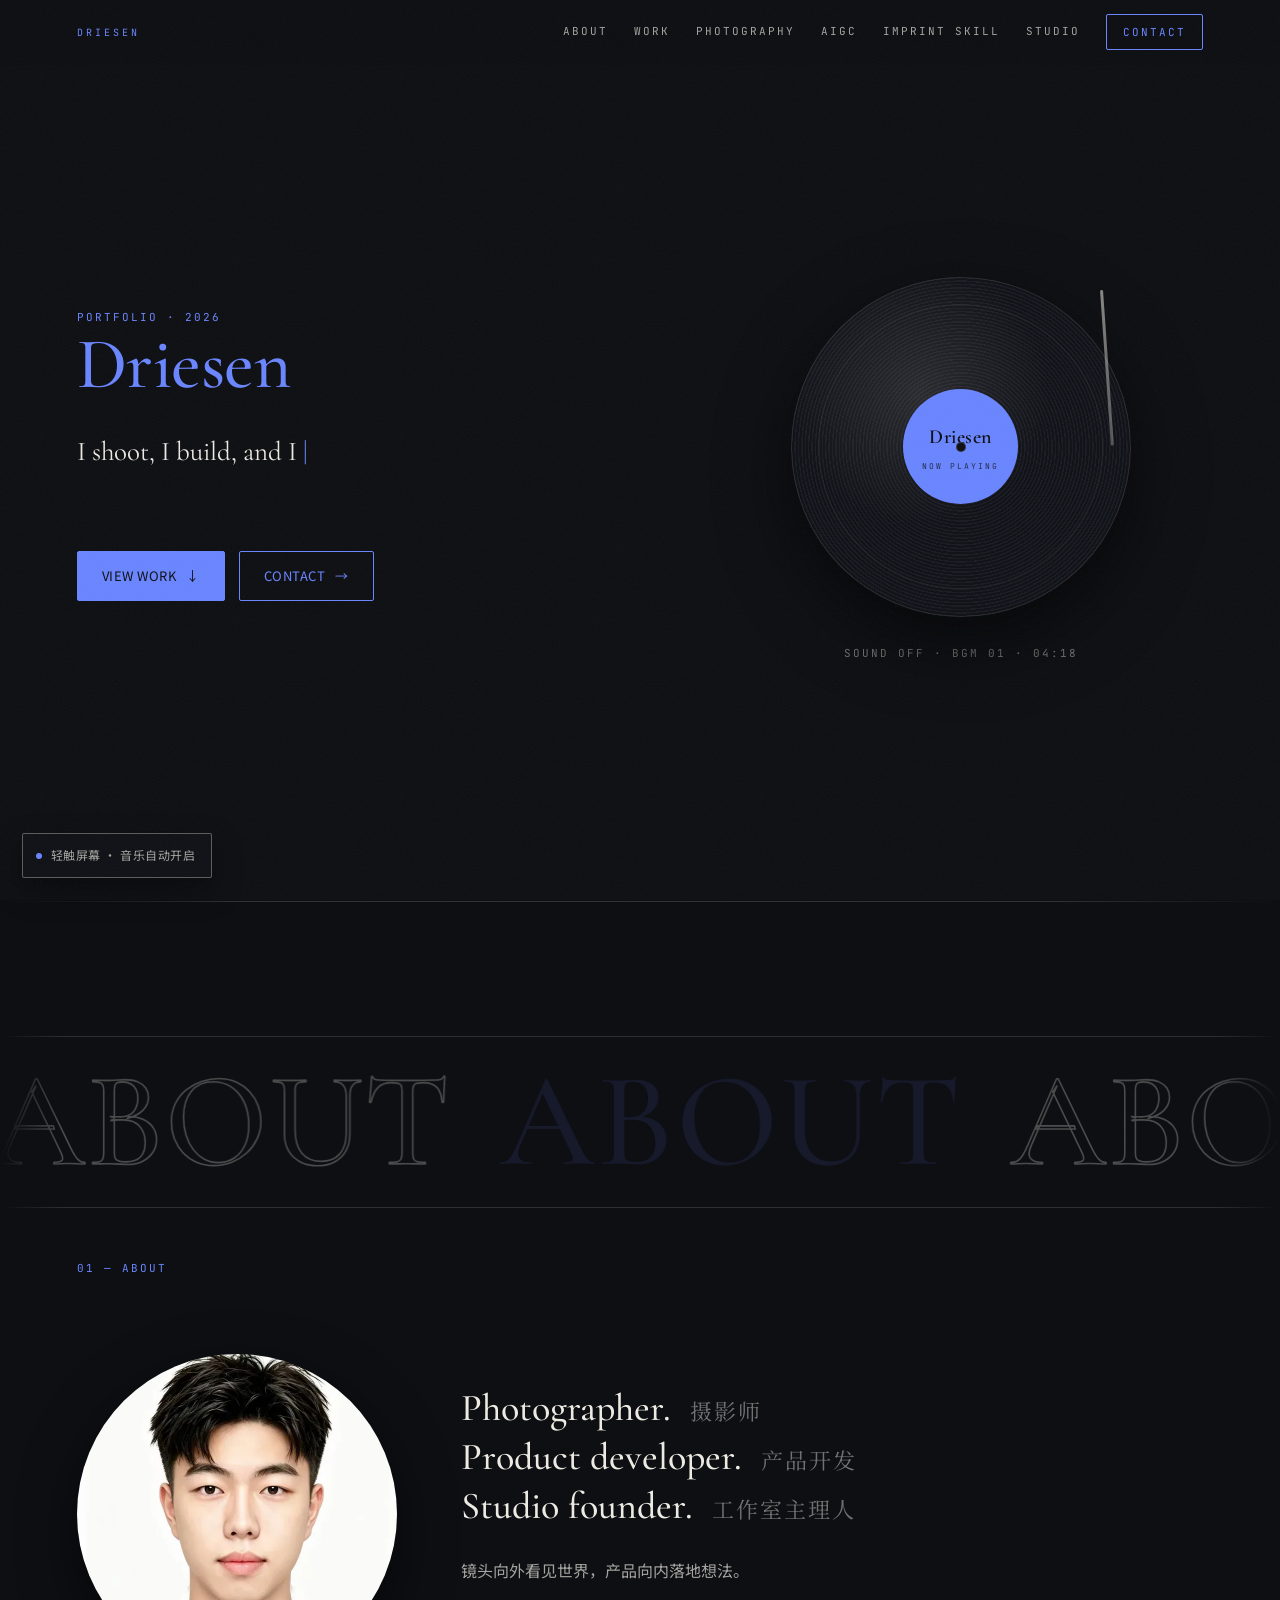
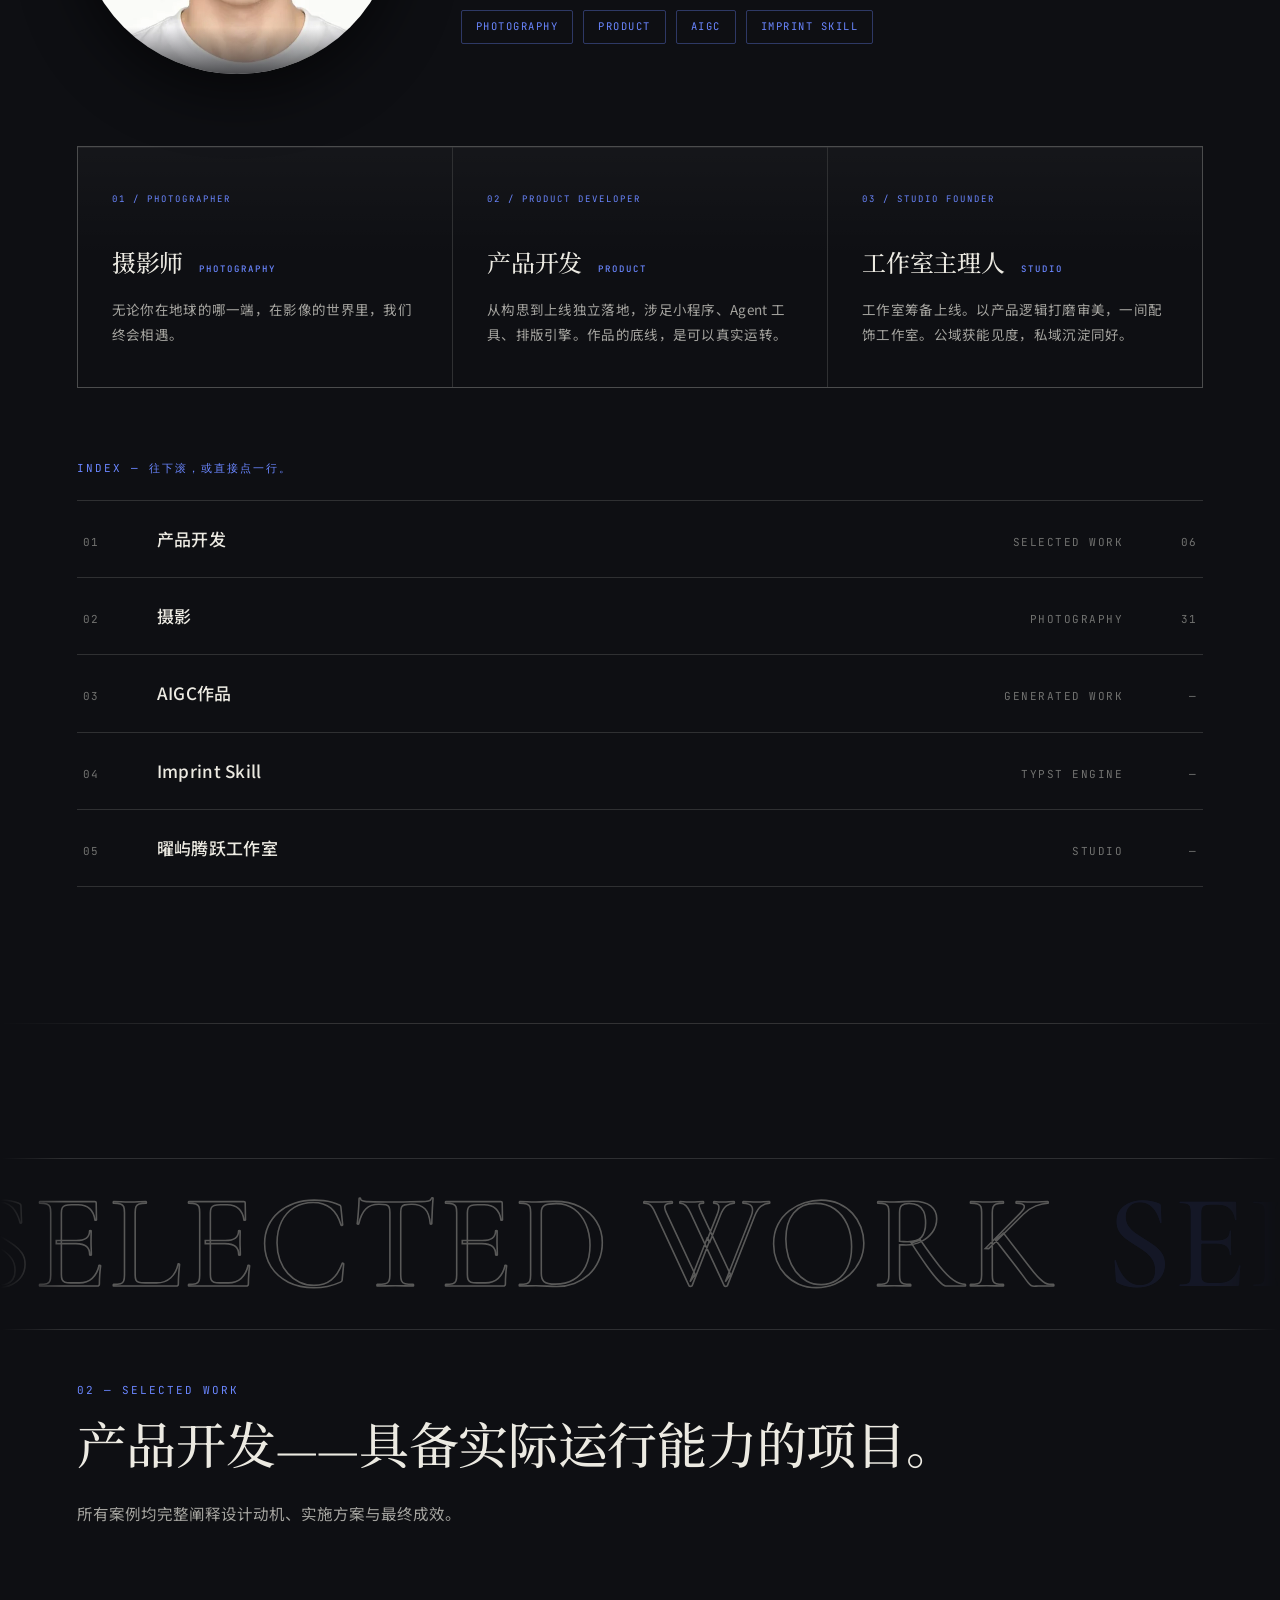
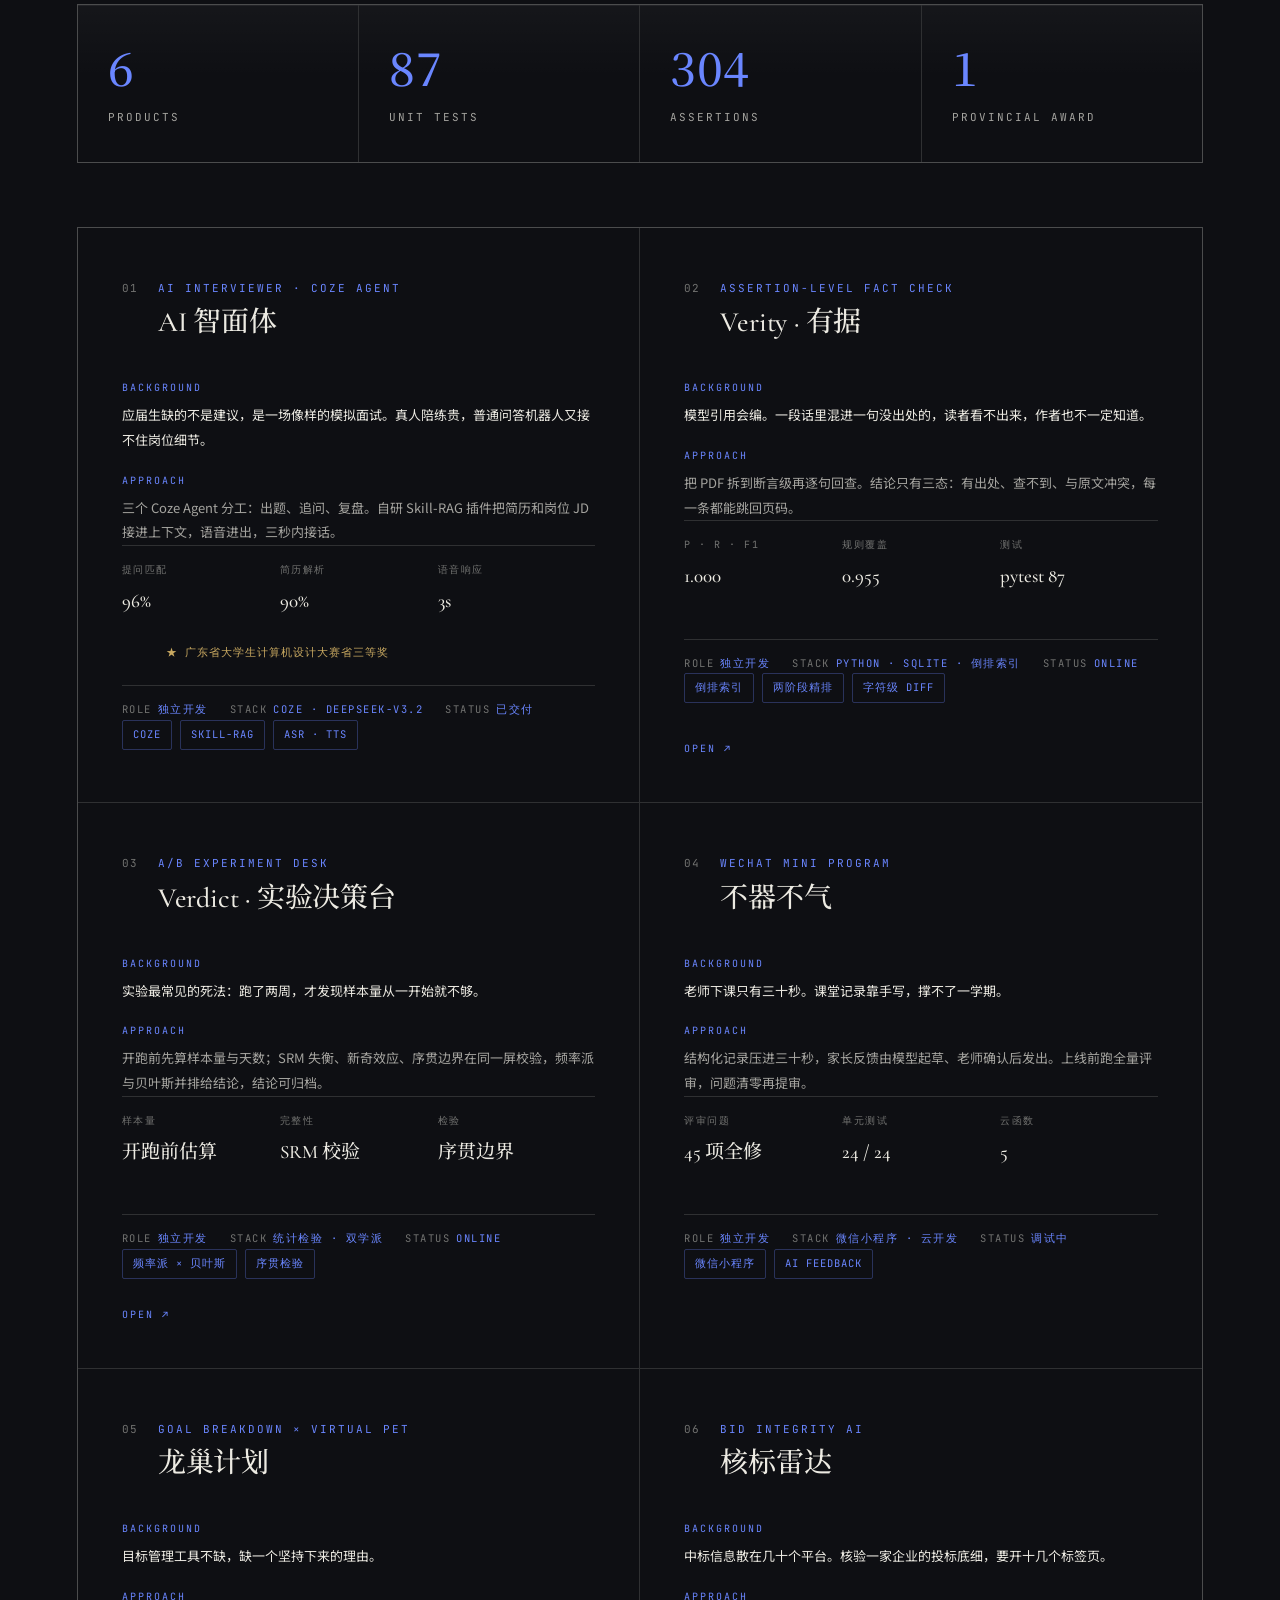
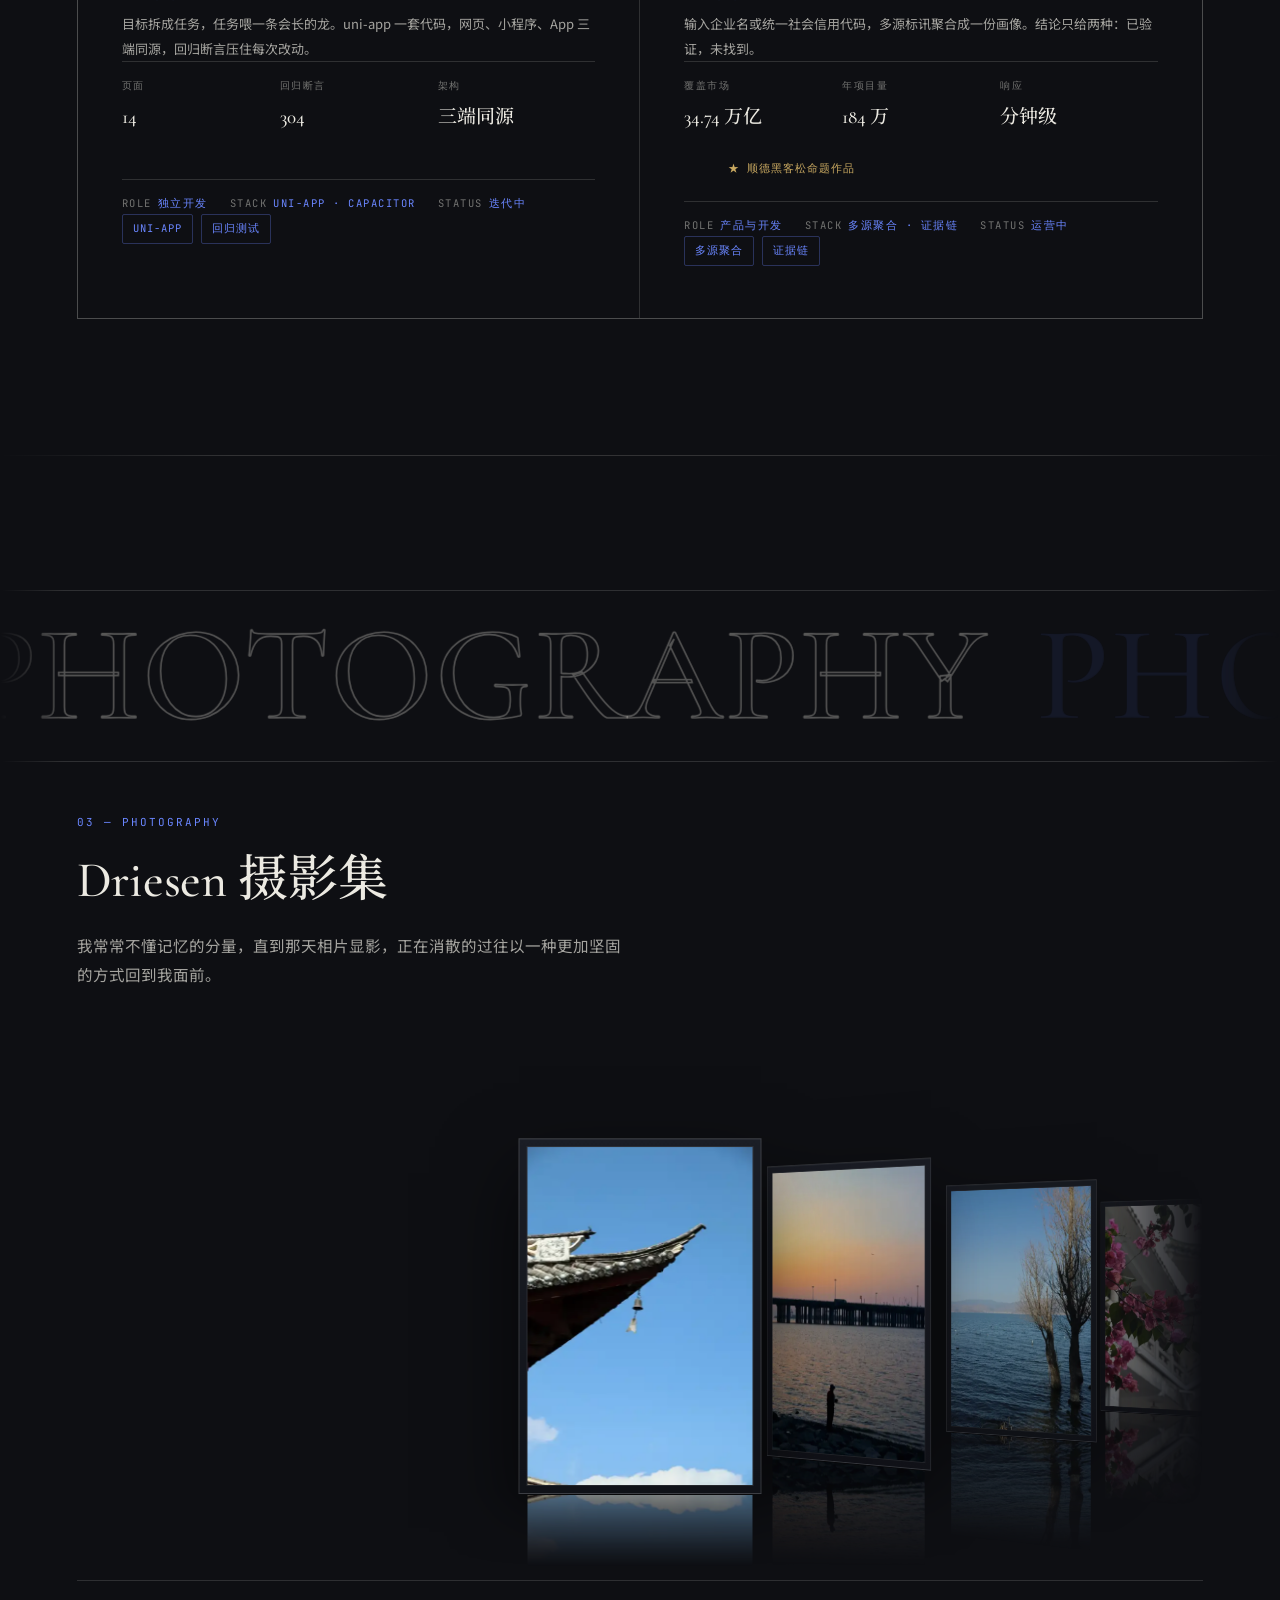
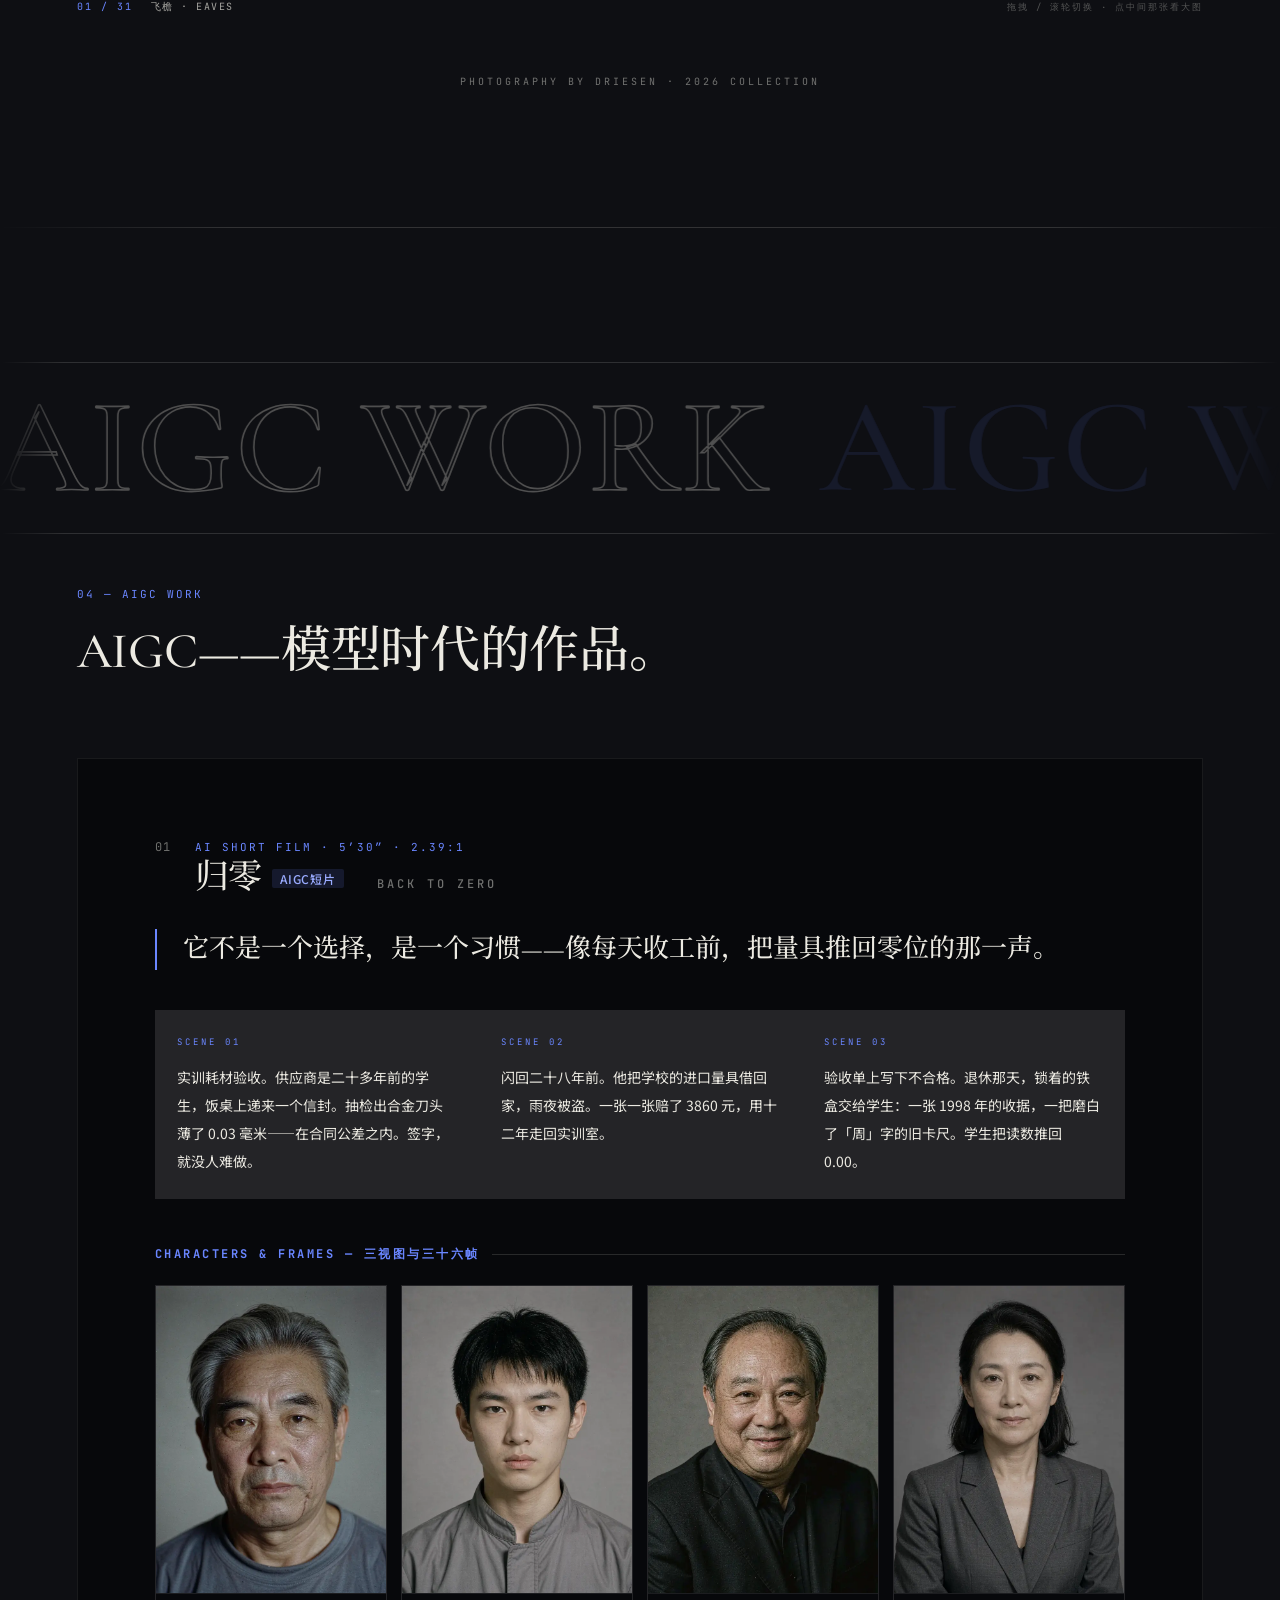
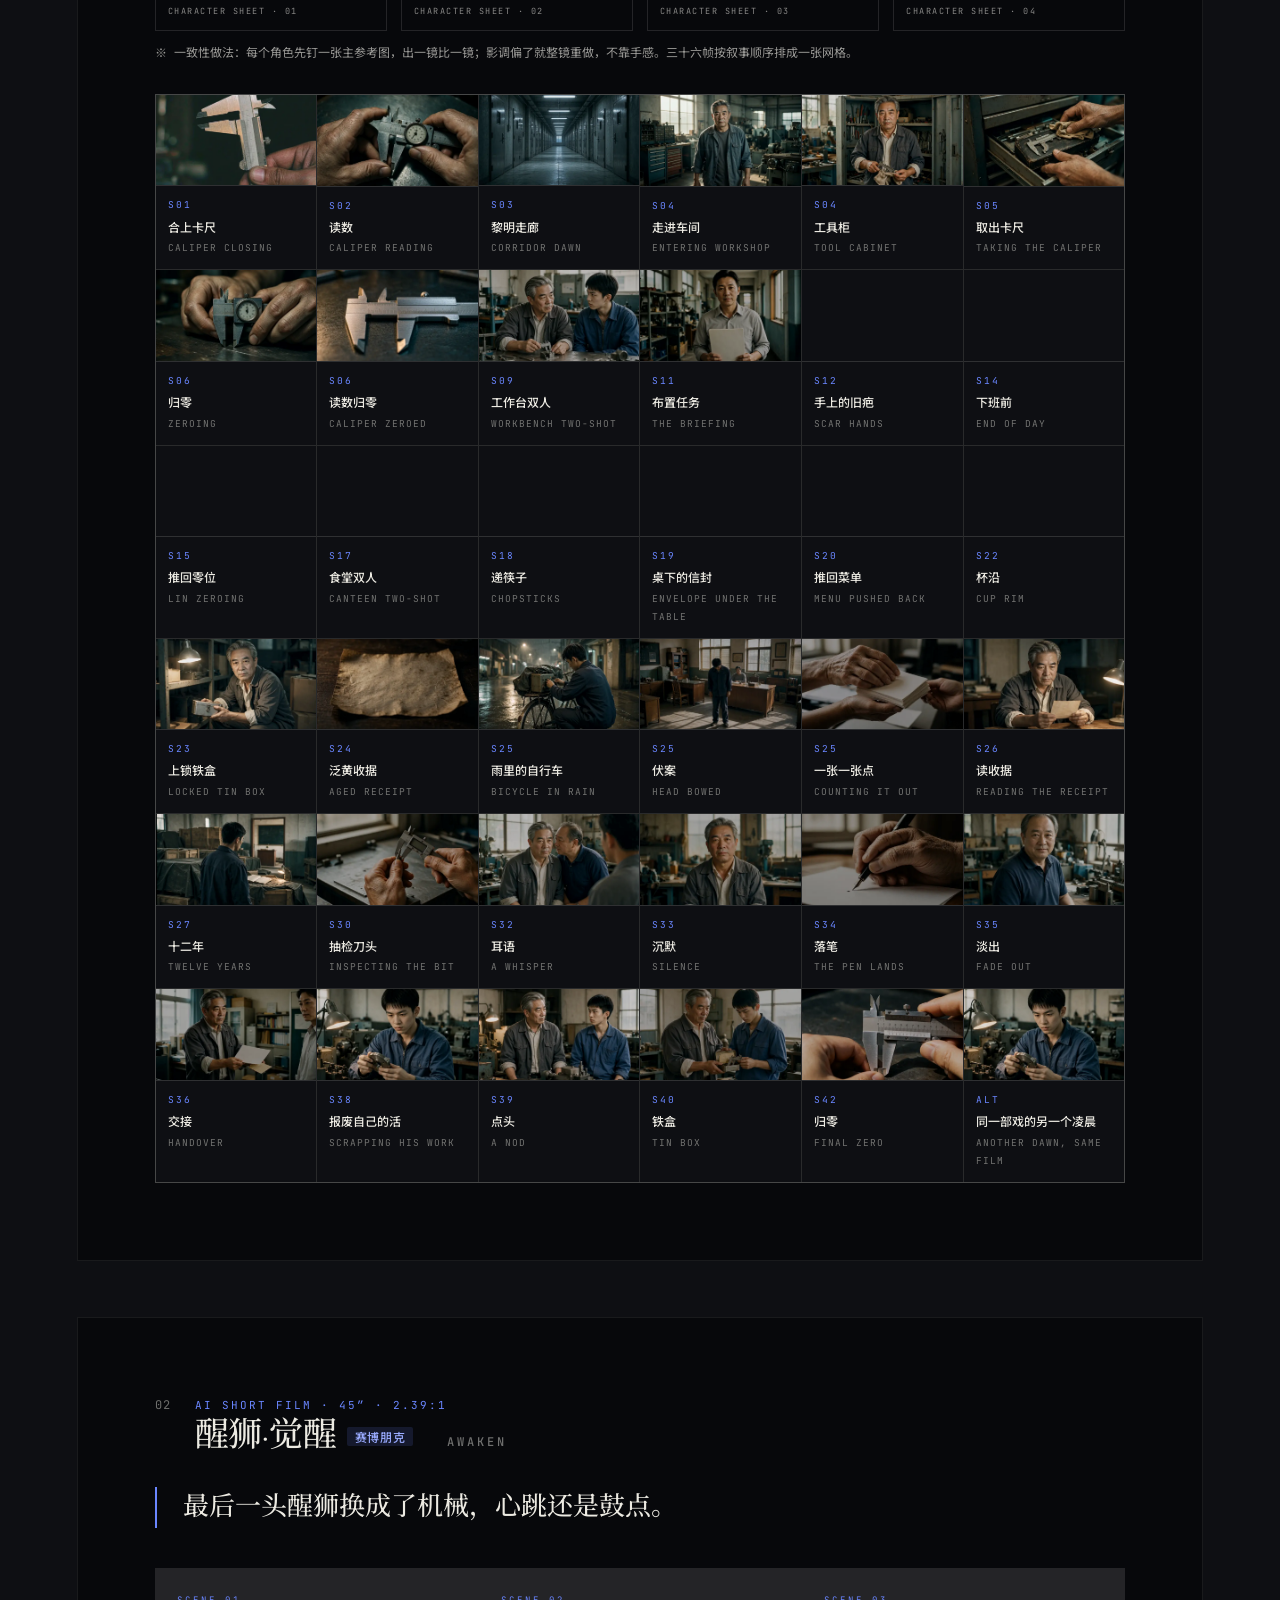
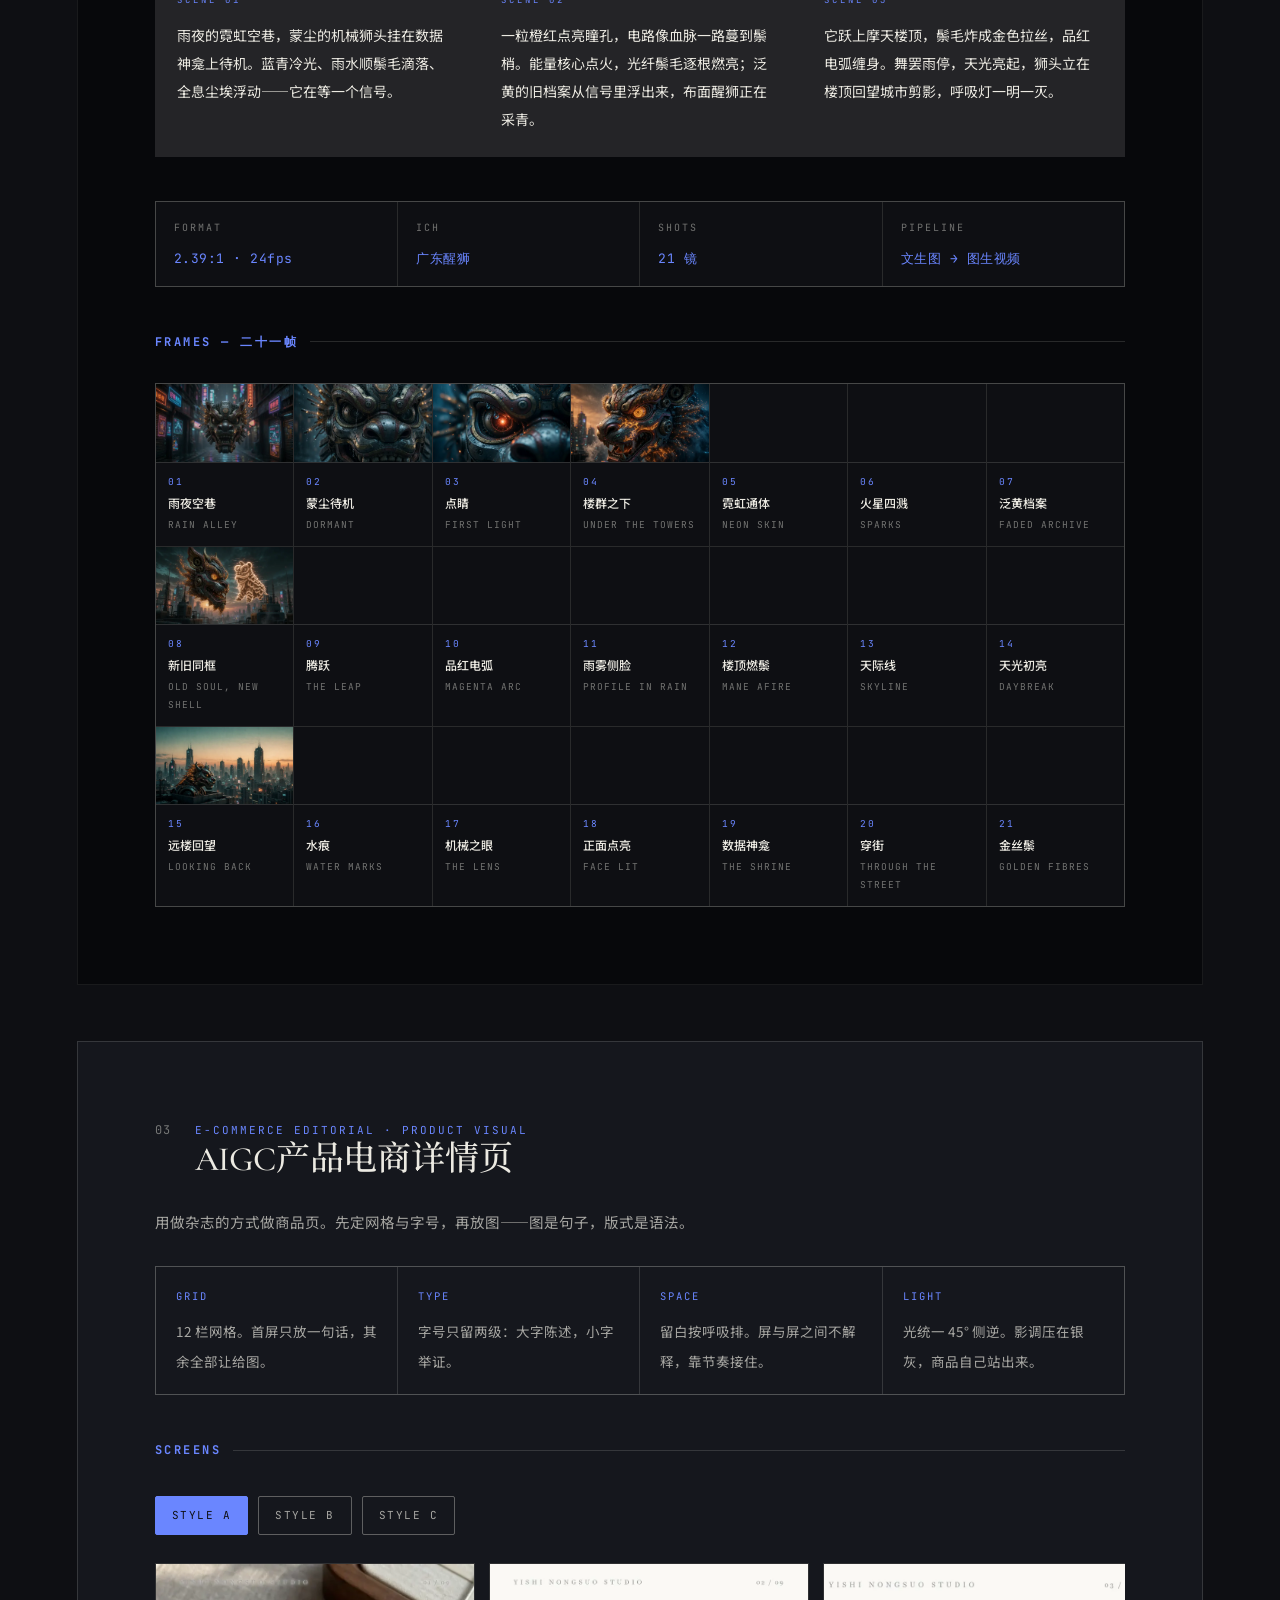
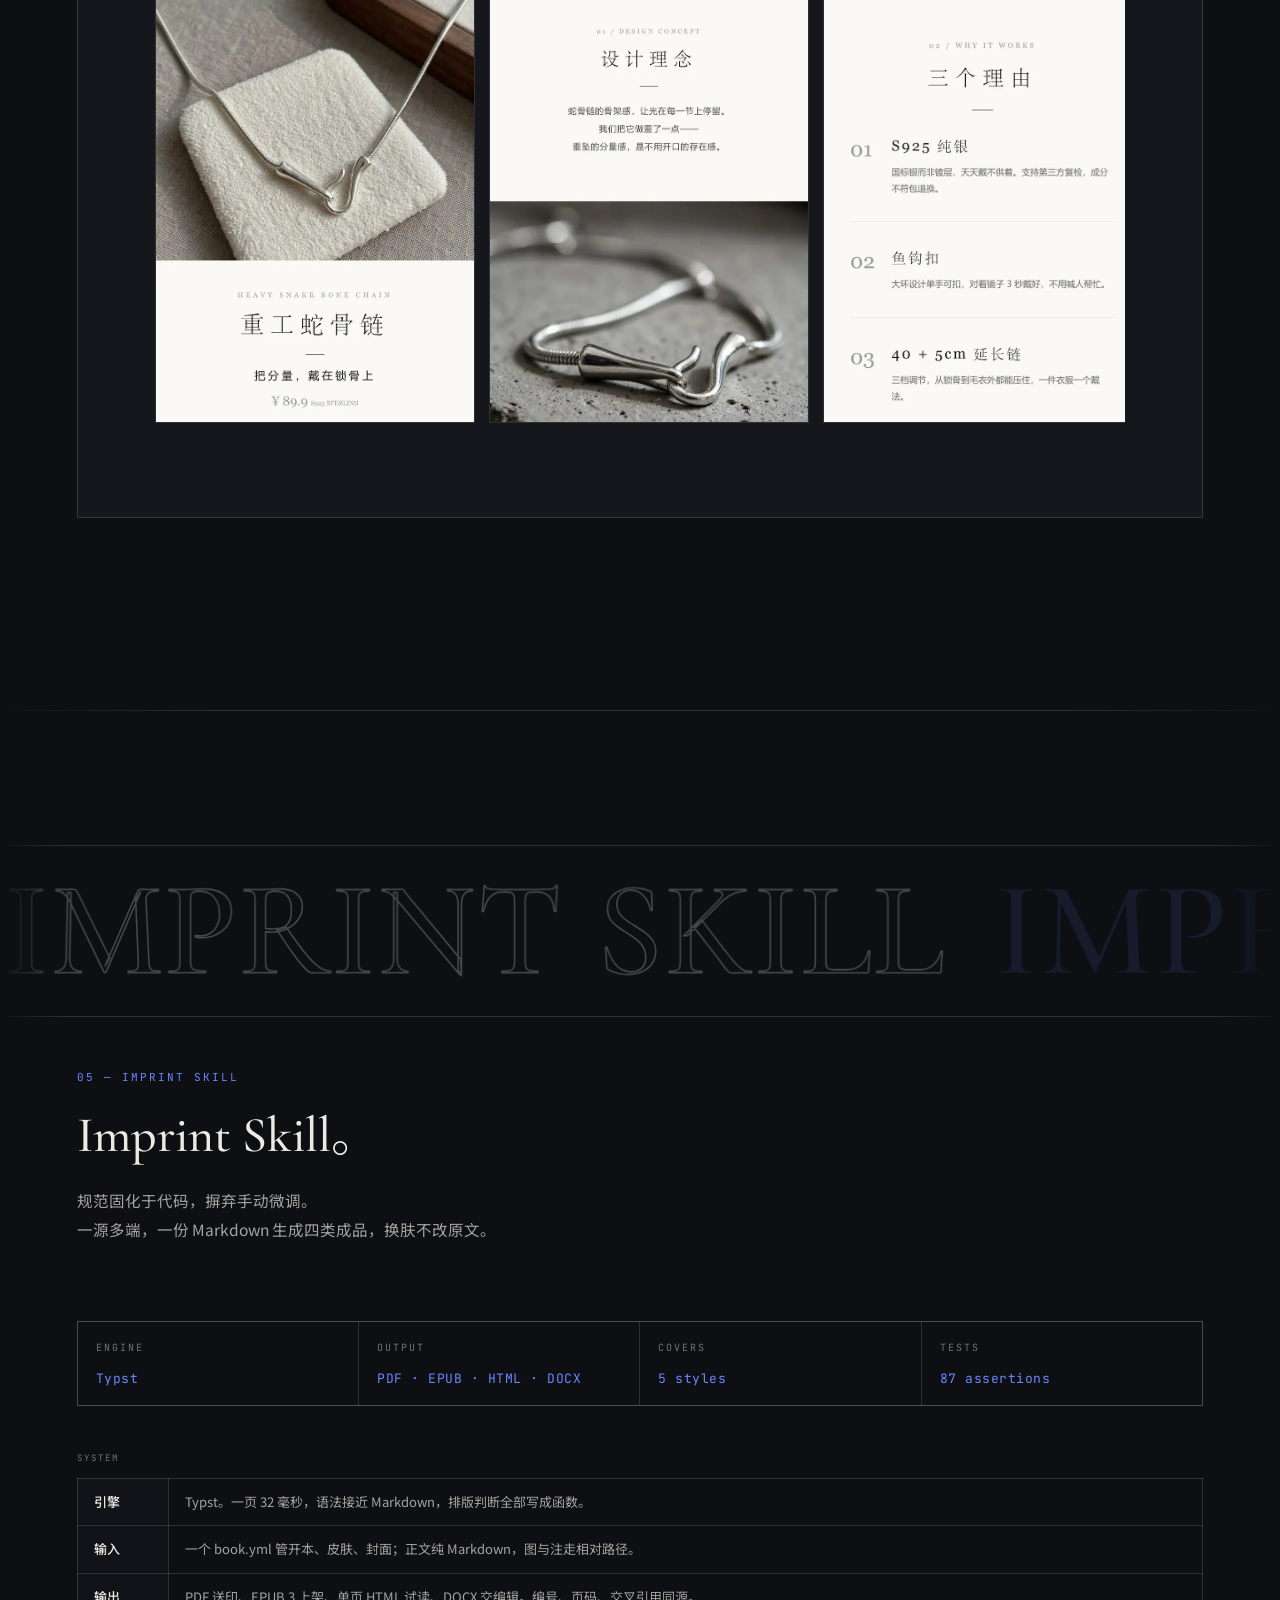
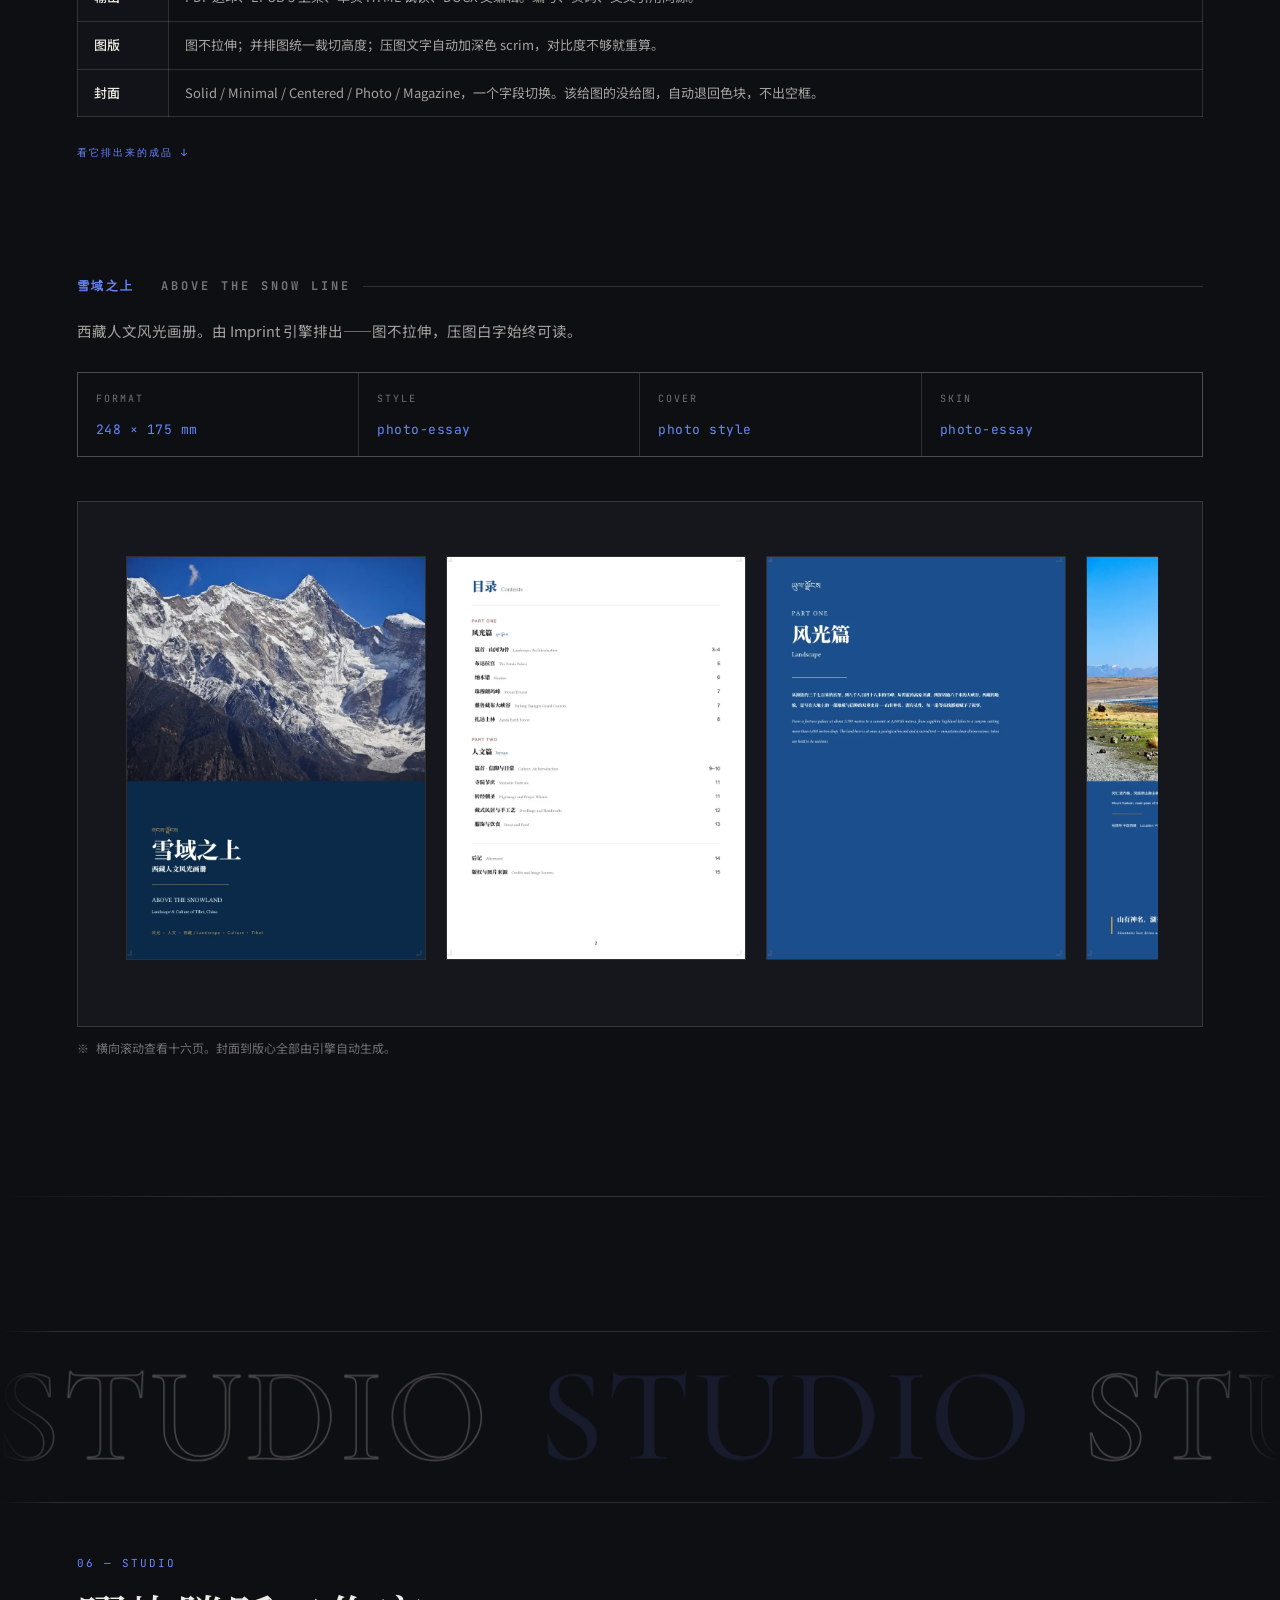
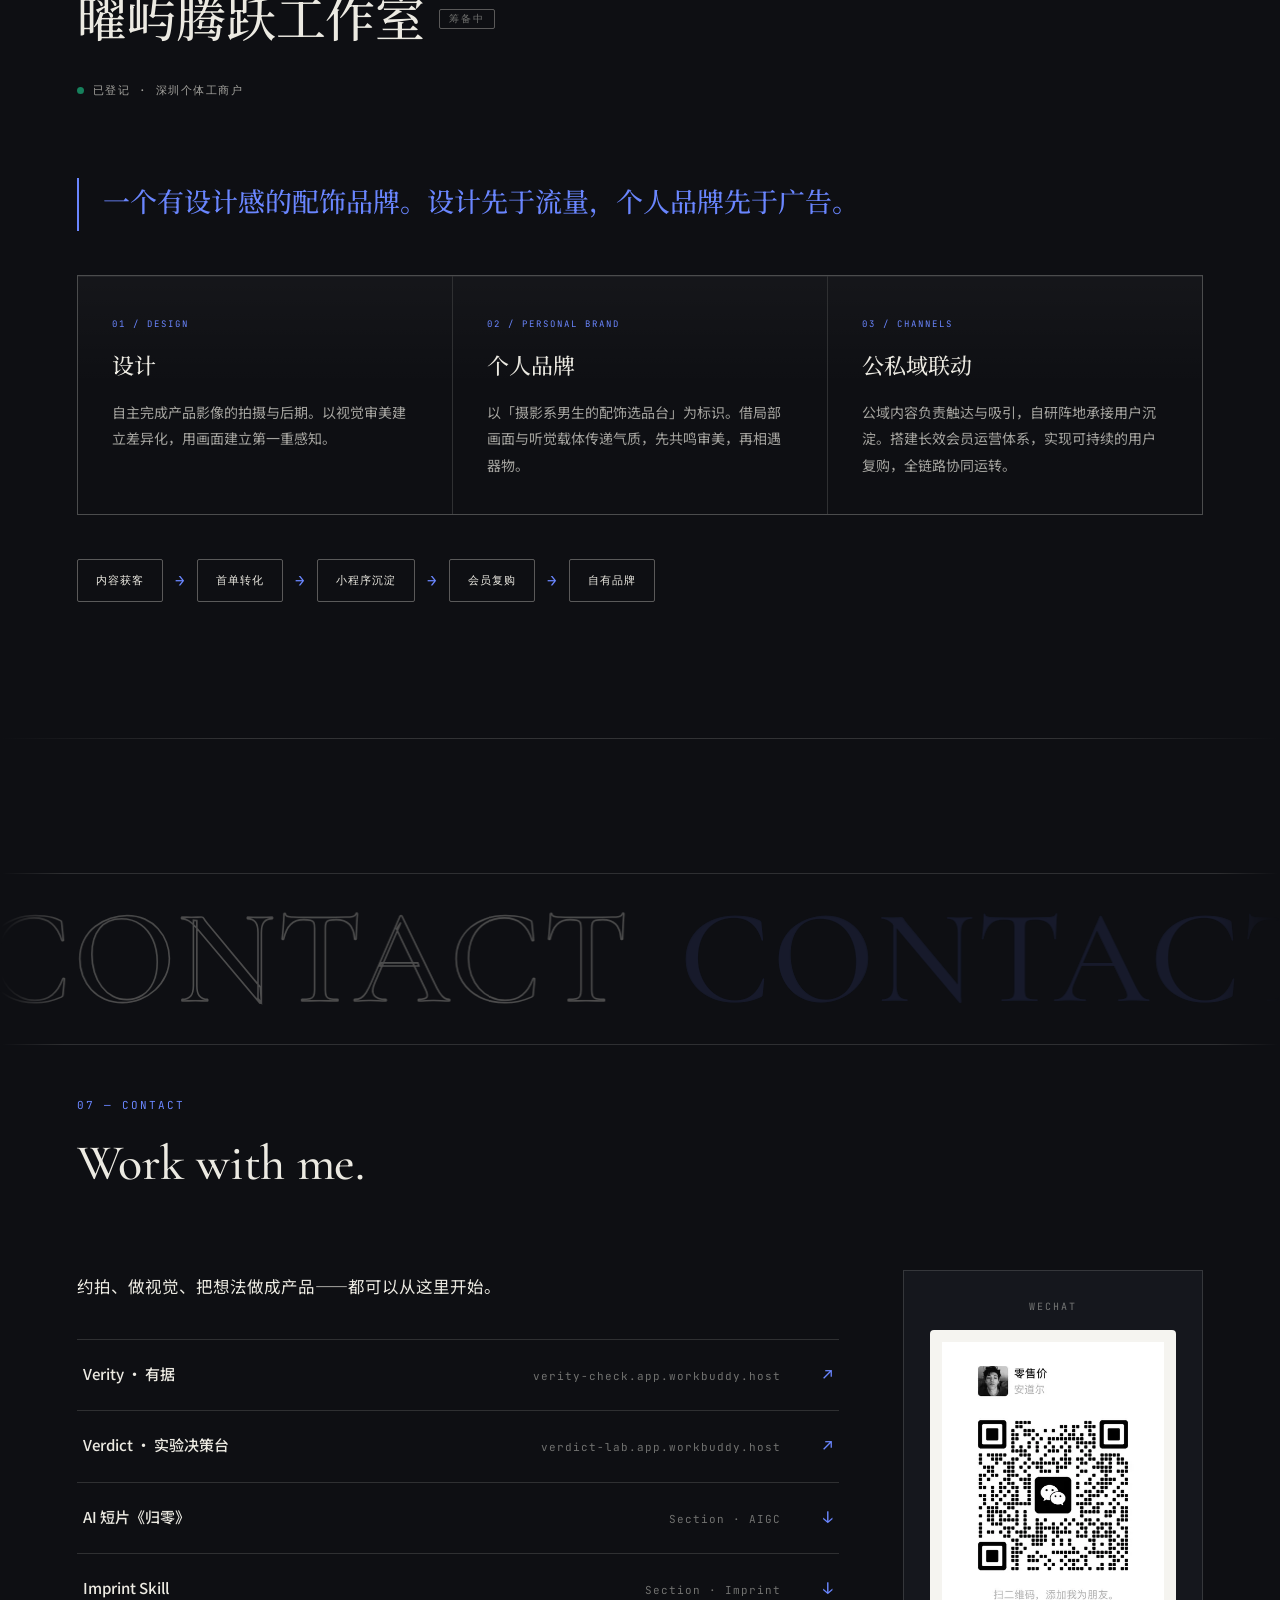
==== commit 5ab979c0: "b2: 以 v19 原版为基准，唯一改动 = 章节换色（site-color.css/js）；图片沿用压缩版；移除 motion/sizes/cf" ====
--- a/index.html
+++ b/index.html
@@ -455,7 +455,7 @@
 </div>
 
 <script src="assets/js/data.js?v=20261026f"></script>
-<script src="assets/js/main.js?v=20261027s"></script>
+<script src="assets/js/main.js?v=20261027t"></script>
 <script src="assets/js/site-color.js?v=20261027d"></script>
 <script src="assets/js/site-band.js?v=20261027c"></script>
 </body>
